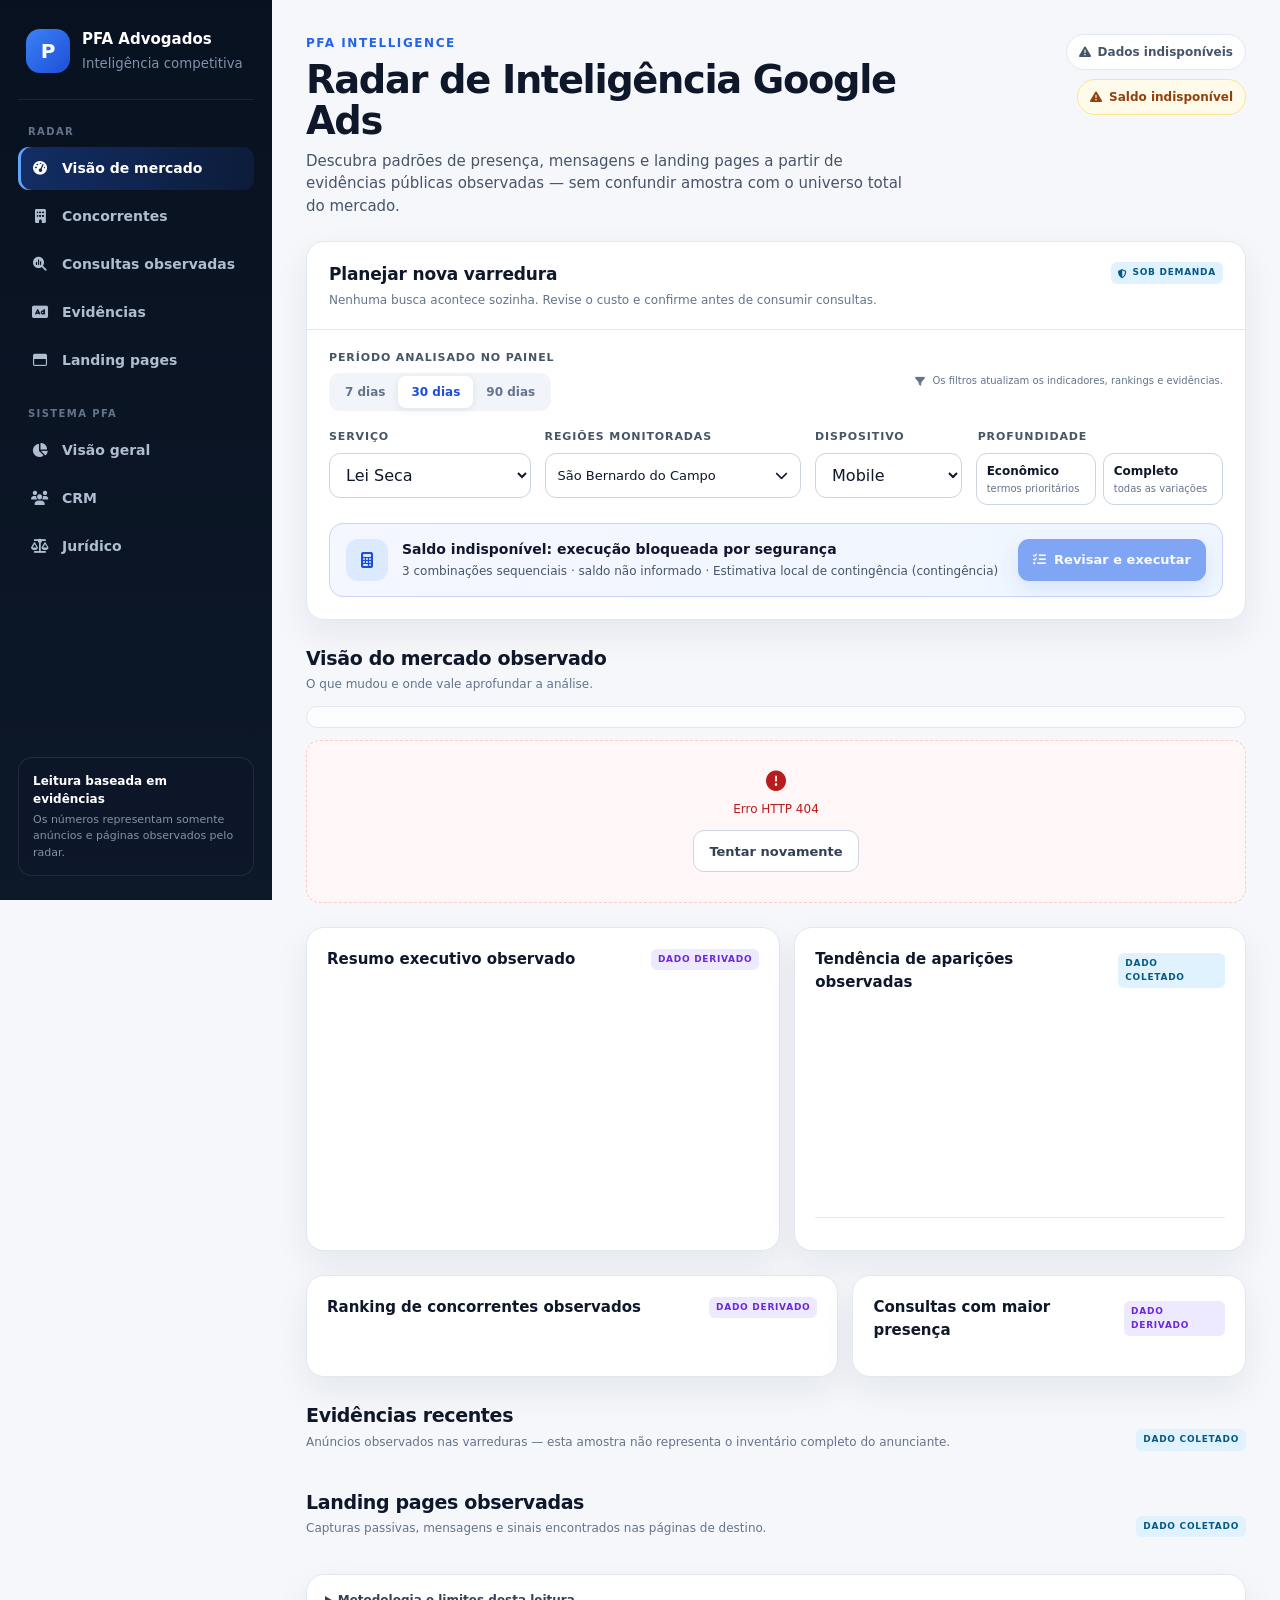
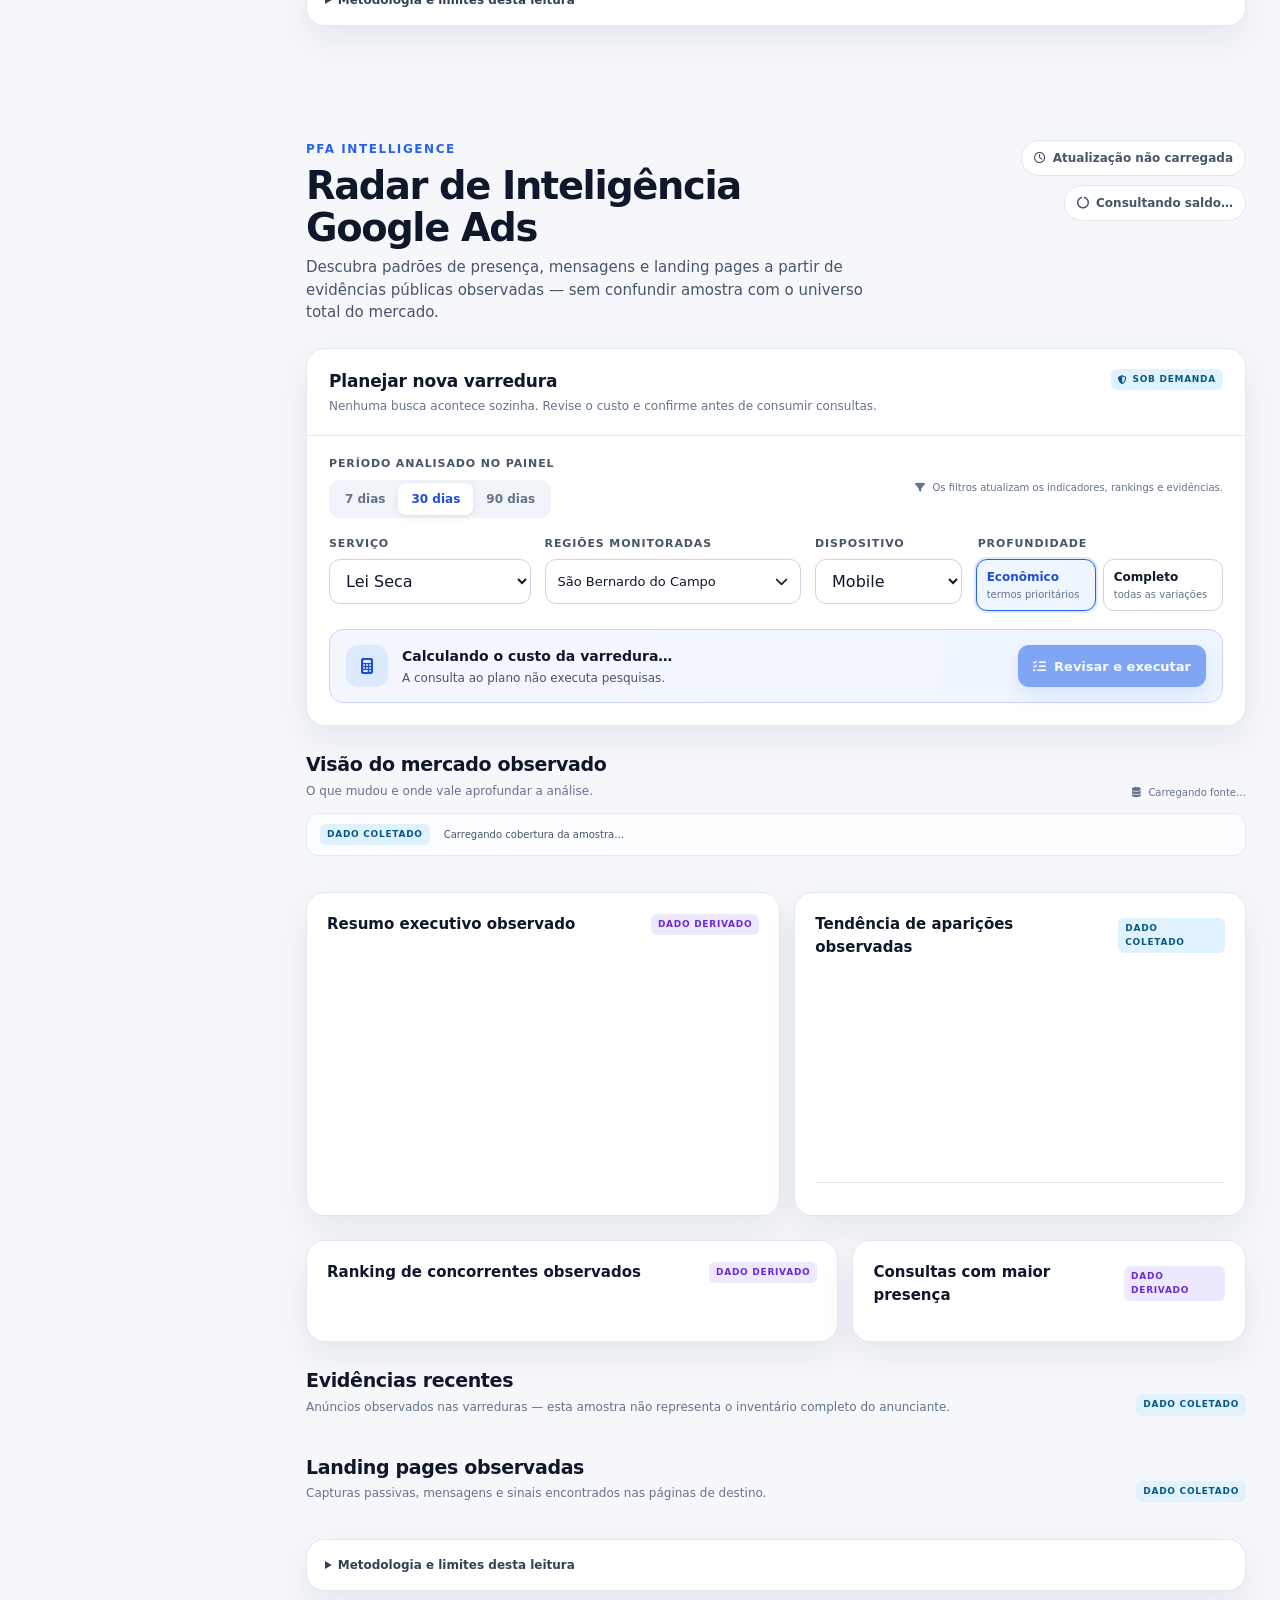
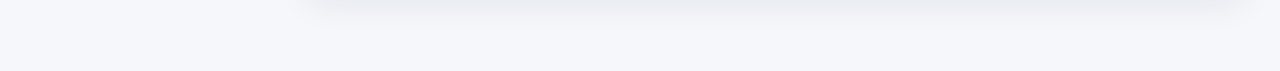
==== frontend/radar_mockup.html @ 7ba8aefa "Redirect local radar access to secure dashboard" ====
<!DOCTYPE html>
<html lang="pt-BR">
<head>
  <meta charset="UTF-8">
  <meta name="viewport" content="width=device-width, initial-scale=1.0">
  <meta name="color-scheme" content="light">
  <script>
    if (window.location.protocol === "file:") {
      window.location.replace("https://chatwoot-radar-api.phqoes.easypanel.host/radar");
    }
  </script>
  <title>Radar de Inteligência Google Ads | PFA</title>
  <link rel="preconnect" href="https://cdnjs.cloudflare.com">
  <link rel="stylesheet" href="https://cdnjs.cloudflare.com/ajax/libs/font-awesome/6.4.0/css/all.min.css">
  <style>
    :root {
      --navy-950: #08111f;
      --navy-900: #0d1829;
      --navy-800: #17253a;
      --blue-700: #1d4ed8;
      --blue-600: #2563eb;
      --blue-100: #dbeafe;
      --blue-50: #eff6ff;
      --slate-950: #0f172a;
      --slate-700: #334155;
      --slate-600: #475569;
      --slate-500: #64748b;
      --slate-400: #94a3b8;
      --slate-300: #cbd5e1;
      --slate-200: #e2e8f0;
      --slate-100: #f1f5f9;
      --slate-50: #f8fafc;
      --green-700: #15803d;
      --green-100: #dcfce7;
      --amber-800: #92400e;
      --amber-100: #fef3c7;
      --red-700: #b91c1c;
      --red-100: #fee2e2;
      --white: #fff;
      --radius: 18px;
      --shadow: 0 14px 34px rgba(15, 23, 42, .07);
    }

    * { box-sizing: border-box; }
    html { scroll-behavior: smooth; }
    body {
      margin: 0;
      background: #f5f7fb;
      color: var(--slate-950);
      font-family: Inter, ui-sans-serif, system-ui, -apple-system, BlinkMacSystemFont, "Segoe UI", sans-serif;
      line-height: 1.5;
    }
    button, input, select { font: inherit; }
    button, a { -webkit-tap-highlight-color: transparent; }
    a { color: inherit; }
    :focus-visible { outline: 3px solid rgba(37, 99, 235, .35); outline-offset: 2px; }
    [hidden] { display: none !important; }
    .skip-link { position: fixed; left: 12px; top: -60px; z-index: 100; background: #fff; padding: 10px 14px; border-radius: 8px; }
    .skip-link:focus { top: 12px; }

    .sidebar {
      position: fixed; inset: 0 auto 0 0; z-index: 50; width: 272px;
      display: flex; flex-direction: column; padding: 24px 18px;
      color: #cbd5e1; background: linear-gradient(180deg, var(--navy-950), var(--navy-900));
    }
    .brand { display: flex; align-items: center; gap: 12px; padding: 4px 8px 24px; border-bottom: 1px solid rgba(255,255,255,.08); }
    .brand-mark { display: grid; place-items: center; width: 44px; height: 44px; border-radius: 14px; color: #fff; font-size: 20px; font-weight: 800; background: linear-gradient(135deg, #3b82f6, #1d4ed8); }
    .brand strong { display: block; color: #fff; font-size: 15px; }
    .brand small { color: #7f91aa; }
    .nav-label { margin: 24px 10px 8px; color: #64748b; font-size: 10px; font-weight: 800; letter-spacing: .14em; text-transform: uppercase; }
    .nav-list { display: grid; gap: 5px; }
    .nav-link { display: flex; align-items: center; gap: 12px; padding: 11px 12px; border-radius: 11px; color: #aebdd0; text-decoration: none; font-size: 14px; font-weight: 600; }
    .nav-link:hover { background: rgba(255,255,255,.06); color: #fff; }
    .nav-link.active { color: #fff; background: linear-gradient(90deg, rgba(37,99,235,.34), rgba(37,99,235,.12)); box-shadow: inset 3px 0 #60a5fa; }
    .nav-link i { width: 20px; text-align: center; }
    .sidebar-note { margin-top: auto; padding: 14px; border: 1px solid rgba(148,163,184,.15); border-radius: 14px; background: rgba(15,23,42,.5); }
    .sidebar-note strong { display: block; color: #fff; font-size: 12px; }
    .sidebar-note span { display: block; margin-top: 4px; color: #8292a8; font-size: 11px; }

    .mobile-header { display: none; }
    .overlay { display: none; position: fixed; inset: 0; z-index: 45; background: rgba(2,6,23,.55); }
    .main { margin-left: 272px; min-height: 100vh; }
    .content { width: min(1500px, 100%); margin: 0 auto; padding: 34px 34px 80px; }

    .hero { display: flex; align-items: flex-start; justify-content: space-between; gap: 24px; margin-bottom: 24px; }
    .eyebrow { margin: 0 0 7px; color: var(--blue-600); font-size: 12px; font-weight: 800; letter-spacing: .13em; text-transform: uppercase; }
    h1, h2, h3, p { margin-top: 0; }
    h1 { margin-bottom: 8px; font-size: clamp(28px, 3vw, 40px); line-height: 1.08; letter-spacing: -.035em; }
    .hero-copy { max-width: 740px; margin: 0; color: var(--slate-600); font-size: 15px; }
    .hero-meta { display: flex; flex-wrap: wrap; justify-content: flex-end; gap: 9px; }
    .pill { display: inline-flex; align-items: center; gap: 7px; min-height: 36px; padding: 8px 12px; border: 1px solid var(--slate-200); border-radius: 999px; background: #fff; color: var(--slate-600); font-size: 12px; font-weight: 700; white-space: nowrap; }
    .pill.success { border-color: #bbf7d0; color: var(--green-700); background: #f0fdf4; }
    .pill.warning { border-color: #fde68a; color: var(--amber-800); background: #fffbeb; }
    .pill.error { border-color: #fecaca; color: var(--red-700); background: #fff1f2; }

    .card { border: 1px solid var(--slate-200); border-radius: var(--radius); background: #fff; box-shadow: var(--shadow); }
    .planner { margin-bottom: 24px; overflow: hidden; }
    .card-header { display: flex; align-items: flex-start; justify-content: space-between; gap: 18px; padding: 20px 22px; border-bottom: 1px solid var(--slate-200); }
    .card-header h2 { margin-bottom: 3px; font-size: 17px; letter-spacing: -.01em; }
    .card-header p { margin-bottom: 0; color: var(--slate-500); font-size: 12px; }
    .planner-body { padding: 20px 22px 22px; }
    .period-row { display: flex; align-items: center; justify-content: space-between; gap: 16px; margin-bottom: 18px; }
    .field-label { display: block; margin-bottom: 7px; color: var(--slate-600); font-size: 11px; font-weight: 800; letter-spacing: .08em; text-transform: uppercase; }
    .segmented { display: inline-flex; padding: 3px; border-radius: 11px; background: var(--slate-100); }
    .segment { border: 0; border-radius: 8px; padding: 7px 13px; color: var(--slate-500); background: transparent; cursor: pointer; font-size: 12px; font-weight: 800; }
    .segment.active { color: var(--blue-700); background: #fff; box-shadow: 0 2px 8px rgba(15,23,42,.08); }
    .filters { display: grid; grid-template-columns: 1.1fr 1.4fr .8fr 1.35fr; gap: 14px; align-items: start; }
    .control { width: 100%; min-height: 45px; border: 1px solid var(--slate-300); border-radius: 11px; padding: 0 12px; color: var(--slate-950); background: #fff; }
    .control:hover { border-color: #94a3b8; }
    .region-select { position: relative; }
    .region-select summary { display: flex; align-items: center; justify-content: space-between; gap: 10px; min-height: 45px; border: 1px solid var(--slate-300); border-radius: 11px; padding: 10px 12px; cursor: pointer; list-style: none; background: #fff; font-size: 13px; }
    .region-select summary span { min-width: 0; overflow: hidden; text-overflow: ellipsis; white-space: nowrap; }
    .region-select summary::-webkit-details-marker { display: none; }
    .region-select[open] summary { border-color: var(--blue-600); box-shadow: 0 0 0 3px var(--blue-100); }
    .region-menu { position: absolute; z-index: 20; top: calc(100% + 6px); left: 0; width: min(360px, 88vw); padding: 10px; border: 1px solid var(--slate-200); border-radius: 13px; background: #fff; box-shadow: 0 18px 40px rgba(15,23,42,.16); }
    .check-row { display: flex; align-items: center; gap: 9px; padding: 8px; border-radius: 8px; font-size: 13px; cursor: pointer; }
    .check-row:hover { background: var(--slate-50); }
    .check-row input { width: 17px; height: 17px; accent-color: var(--blue-600); }
    .region-add { display: grid; grid-template-columns: 1fr auto; gap: 7px; margin-top: 7px; padding-top: 10px; border-top: 1px solid var(--slate-200); }
    .region-add input { min-width: 0; min-height: 38px; border: 1px solid var(--slate-300); border-radius: 9px; padding: 0 10px; }
    .region-add button { min-height: 38px; border: 0; border-radius: 9px; padding: 0 11px; color: var(--blue-700); background: var(--blue-100); cursor: pointer; font-weight: 800; }
    .mode-options { display: grid; grid-template-columns: 1fr 1fr; gap: 7px; }
    .mode-option { position: relative; }
    .mode-option input { position: absolute; opacity: 0; pointer-events: none; }
    .mode-option span { display: block; min-height: 45px; padding: 8px 10px; border: 1px solid var(--slate-300); border-radius: 11px; cursor: pointer; }
    .mode-option b { display: block; font-size: 12px; }
    .mode-option small { display: block; margin-top: 1px; color: var(--slate-500); font-size: 10px; }
    .mode-option input:checked + span { border-color: var(--blue-600); color: var(--blue-700); background: var(--blue-50); box-shadow: 0 0 0 2px var(--blue-100); }
    .mode-option input:focus-visible + span { outline: 3px solid rgba(37, 99, 235, .35); outline-offset: 2px; }
    .plan-preview { display: grid; grid-template-columns: 1fr auto; gap: 16px; align-items: center; margin-top: 18px; padding: 15px 16px; border: 1px solid #c7d2fe; border-radius: 14px; background: linear-gradient(100deg, #f5f7ff, #eff6ff); }
    .plan-main { display: flex; align-items: center; gap: 14px; min-width: 0; }
    .plan-icon { display: grid; place-items: center; flex: 0 0 auto; width: 42px; height: 42px; border-radius: 12px; color: var(--blue-700); background: #dbeafe; }
    .plan-main strong { display: block; font-size: 14px; }
    .plan-main p { margin: 2px 0 0; color: var(--slate-600); font-size: 12px; }
    .button { display: inline-flex; align-items: center; justify-content: center; gap: 8px; min-height: 42px; border: 0; border-radius: 11px; padding: 10px 15px; cursor: pointer; font-size: 13px; font-weight: 800; text-decoration: none; transition: .18s ease; }
    .button:hover { transform: translateY(-1px); }
    .button:disabled { cursor: not-allowed; opacity: .55; transform: none; }
    .button.primary { color: #fff; background: var(--blue-600); box-shadow: 0 8px 18px rgba(37,99,235,.22); }
    .button.primary:hover { background: var(--blue-700); }
    .button.secondary { border: 1px solid var(--slate-300); color: var(--slate-700); background: #fff; }
    .button.ghost { min-height: 34px; padding: 7px 10px; color: var(--blue-700); background: var(--blue-50); font-size: 11px; }
    .button.danger { border: 1px solid #fecaca; color: var(--red-700); background: #fff1f2; }
    .progress-panel { margin-top: 14px; padding: 16px; border: 1px solid var(--slate-200); border-radius: 14px; background: var(--slate-50); }
    .progress-head { display: flex; justify-content: space-between; gap: 16px; margin-bottom: 10px; font-size: 12px; font-weight: 700; }
    .progress-track { height: 8px; overflow: hidden; border-radius: 999px; background: var(--slate-200); }
    .progress-bar { width: 0; height: 100%; border-radius: inherit; background: linear-gradient(90deg, #2563eb, #60a5fa); transition: width .25s ease; }
    .progress-detail { margin: 9px 0 0; color: var(--slate-500); font-size: 11px; }

    .status { display: flex; align-items: flex-start; gap: 10px; margin-bottom: 20px; padding: 13px 15px; border-radius: 13px; font-size: 13px; }
    .status.info { border: 1px solid #bfdbfe; color: #1e40af; background: #eff6ff; }
    .status.success { border: 1px solid #bbf7d0; color: #166534; background: #f0fdf4; }
    .status.error { border: 1px solid #fecaca; color: #991b1b; background: #fff1f2; }

    .section { margin-top: 24px; }
    .section-heading { display: flex; align-items: end; justify-content: space-between; gap: 18px; margin-bottom: 13px; }
    .section-heading h2 { margin-bottom: 3px; font-size: 19px; letter-spacing: -.018em; }
    .section-heading p { margin-bottom: 0; color: var(--slate-500); font-size: 12px; }
    .source-line { display: flex; flex-wrap: wrap; align-items: center; gap: 7px; color: var(--slate-500); font-size: 10px; }
    .tag { display: inline-flex; align-items: center; gap: 5px; padding: 4px 7px; border-radius: 6px; font-size: 9px; font-weight: 900; letter-spacing: .08em; text-transform: uppercase; }
    .tag.collected { color: #075985; background: #e0f2fe; }
    .tag.derived { color: #6d28d9; background: #ede9fe; }
    .tag.warning { color: #92400e; background: #fef3c7; }
    .confidence { font-weight: 800; }

    .kpi-grid { display: grid; grid-template-columns: repeat(5, minmax(0, 1fr)); gap: 12px; }
    .coverage-strip { display: flex; flex-wrap: wrap; align-items: center; gap: 8px 14px; margin-bottom: 12px; padding: 10px 13px; border: 1px solid var(--slate-200); border-radius: 12px; color: var(--slate-600); background: rgba(255,255,255,.72); font-size: 10px; }
    .coverage-strip b { color: var(--slate-950); }
    .kpi { min-height: 150px; padding: 17px; border: 1px solid var(--slate-200); border-radius: 15px; background: #fff; }
    .kpi-top { display: flex; align-items: flex-start; justify-content: space-between; gap: 8px; }
    .kpi-icon { display: grid; place-items: center; width: 34px; height: 34px; border-radius: 10px; color: var(--blue-700); background: var(--blue-50); }
    .kpi-value { margin: 14px 0 2px; font-size: 27px; font-weight: 850; line-height: 1; letter-spacing: -.04em; }
    .kpi-label { margin: 0; color: var(--slate-600); font-size: 12px; font-weight: 700; }
    .kpi .source-line { margin-top: 12px; }
    .skeleton { position: relative; overflow: hidden; color: transparent !important; border-radius: 7px; background: var(--slate-100); }
    .skeleton::after { content: ""; position: absolute; inset: 0; transform: translateX(-100%); background: linear-gradient(90deg, transparent, rgba(255,255,255,.8), transparent); animation: shimmer 1.4s infinite; }
    @keyframes shimmer { to { transform: translateX(100%); } }

    .overview-grid { display: grid; grid-template-columns: minmax(0, 1.05fr) minmax(0, 1fr); gap: 14px; }
    .panel { padding: 20px; }
    .panel-title { display: flex; align-items: center; justify-content: space-between; gap: 12px; margin-bottom: 15px; }
    .panel-title h3 { margin-bottom: 0; font-size: 15px; }
    .insight-list { display: grid; gap: 10px; }
    .insight { display: grid; grid-template-columns: 32px 1fr; gap: 11px; padding: 12px; border: 1px solid var(--slate-200); border-radius: 12px; background: var(--slate-50); }
    .insight-number { display: grid; place-items: center; width: 29px; height: 29px; border-radius: 9px; color: var(--blue-700); background: var(--blue-100); font-size: 11px; font-weight: 900; }
    .insight p { margin-bottom: 7px; color: var(--slate-700); font-size: 12px; }
    .trend-chart { display: flex; align-items: end; gap: 7px; min-height: 210px; padding: 26px 4px 0; border-bottom: 1px solid var(--slate-200); }
    .trend-column { display: flex; flex: 1; flex-direction: column; align-items: center; justify-content: flex-end; height: 180px; min-width: 12px; }
    .trend-value { margin-bottom: 4px; color: var(--slate-500); font-size: 9px; font-weight: 700; }
    .trend-bar { width: min(32px, 75%); min-height: 3px; border-radius: 7px 7px 2px 2px; background: linear-gradient(180deg, #3b82f6, #1d4ed8); }
    .trend-label { margin-top: 7px; color: var(--slate-400); font-size: 8px; white-space: nowrap; }

    .rank-grid { display: grid; grid-template-columns: 1.15fr .85fr; gap: 14px; }
    .ranking { list-style: none; margin: 0; padding: 0; }
    .rank-row { display: grid; grid-template-columns: 32px minmax(0, 1fr) auto; gap: 11px; align-items: center; padding: 13px 0; border-bottom: 1px solid var(--slate-100); }
    .rank-row:last-child { border-bottom: 0; }
    .rank-pos { display: grid; place-items: center; width: 28px; height: 28px; border-radius: 8px; color: var(--slate-600); background: var(--slate-100); font-size: 11px; font-weight: 900; }
    .rank-row:first-child .rank-pos { color: #92400e; background: #fef3c7; }
    .rank-name { overflow: hidden; }
    .rank-name strong { display: block; overflow: hidden; text-overflow: ellipsis; white-space: nowrap; font-size: 13px; }
    .rank-name span { display: block; margin-top: 2px; color: var(--slate-500); font-size: 10px; }
    .rank-metrics { display: flex; align-items: center; justify-content: flex-end; gap: 8px; }
    .metric-mini { min-width: 55px; text-align: right; }
    .metric-mini b { display: block; font-size: 12px; }
    .metric-mini small { display: block; color: var(--slate-400); font-size: 8px; text-transform: uppercase; }
    .rank-actions { display: flex; gap: 5px; }

    .evidence-grid { display: grid; grid-template-columns: repeat(3, minmax(0, 1fr)); gap: 13px; }
    .evidence-card { display: flex; flex-direction: column; min-height: 290px; overflow: hidden; }
    .ad-preview { padding: 16px; color: #fff; background: linear-gradient(145deg, #162238, #293b57); }
    .ad-preview small { display: block; color: #bfdbfe; font-size: 9px; font-weight: 900; letter-spacing: .09em; text-transform: uppercase; }
    .ad-preview p { display: -webkit-box; overflow: hidden; margin: 9px 0 0; color: #dbe4f1; font-size: 11px; -webkit-box-orient: vertical; -webkit-line-clamp: 3; }
    .evidence-body { display: flex; flex: 1; flex-direction: column; padding: 16px; }
    .evidence-body h3 { margin-bottom: 6px; font-size: 14px; line-height: 1.35; }
    .domain { overflow: hidden; margin-bottom: 12px; color: var(--slate-500); font-size: 10px; text-overflow: ellipsis; white-space: nowrap; }
    .chips { display: flex; flex-wrap: wrap; gap: 5px; margin-bottom: 12px; }
    .chip { padding: 4px 7px; border-radius: 999px; color: var(--slate-600); background: var(--slate-100); font-size: 9px; font-weight: 700; }
    .evidence-footer { display: flex; align-items: center; justify-content: space-between; gap: 8px; margin-top: auto; padding-top: 12px; border-top: 1px solid var(--slate-100); }
    .evidence-actions { display: flex; flex-wrap: wrap; gap: 6px; }

    .landing-grid { display: grid; grid-template-columns: repeat(2, minmax(0, 1fr)); gap: 13px; }
    .landing-card { display: grid; grid-template-columns: 150px 1fr; min-height: 190px; overflow: hidden; }
    .landing-shot { min-height: 190px; background: linear-gradient(145deg, #e2e8f0, #f8fafc); }
    .landing-shot img { width: 100%; height: 100%; object-fit: cover; }
    .landing-placeholder { display: grid; place-items: center; height: 100%; min-height: 190px; color: var(--slate-400); font-size: 28px; }
    .landing-body { display: flex; min-width: 0; flex-direction: column; padding: 16px; }
    .landing-body h3 { display: -webkit-box; overflow: hidden; margin-bottom: 7px; font-size: 14px; -webkit-box-orient: vertical; -webkit-line-clamp: 2; }
    .landing-body p { display: -webkit-box; overflow: hidden; margin-bottom: 11px; color: var(--slate-500); font-size: 11px; -webkit-box-orient: vertical; -webkit-line-clamp: 3; }
    .landing-body .evidence-footer { margin-top: auto; }
    .methodology { padding: 16px 18px; }
    .methodology summary { cursor: pointer; color: var(--slate-700); font-size: 12px; font-weight: 850; }
    .methodology-list { display: grid; gap: 8px; margin: 14px 0 0; padding-left: 18px; color: var(--slate-600); font-size: 11px; line-height: 1.55; }

    .empty, .error-state, .loading-state { grid-column: 1 / -1; padding: 30px; border: 1px dashed var(--slate-300); border-radius: 14px; color: var(--slate-500); background: #fff; text-align: center; font-size: 12px; }
    .error-state { border-color: #fecaca; color: var(--red-700); background: #fff7f7; }
    .empty i, .error-state i, .loading-state i { display: block; margin-bottom: 9px; font-size: 20px; }

    dialog { width: min(620px, calc(100vw - 28px)); max-height: calc(100vh - 40px); border: 0; border-radius: 20px; padding: 0; box-shadow: 0 30px 90px rgba(2,6,23,.35); }
    dialog::backdrop { background: rgba(2,6,23,.62); backdrop-filter: blur(2px); }
    .dialog-head { display: flex; justify-content: space-between; gap: 15px; padding: 20px 22px; border-bottom: 1px solid var(--slate-200); }
    .dialog-head h2 { margin-bottom: 3px; font-size: 18px; }
    .dialog-head p { margin-bottom: 0; color: var(--slate-500); font-size: 11px; }
    .icon-button { width: 36px; height: 36px; border: 0; border-radius: 10px; cursor: pointer; color: var(--slate-600); background: var(--slate-100); }
    .dialog-body { max-height: 55vh; overflow: auto; padding: 18px 22px; }
    .dialog-summary { display: grid; grid-template-columns: repeat(3, 1fr); gap: 9px; margin-bottom: 14px; }
    .summary-box { padding: 12px; border-radius: 12px; background: var(--slate-50); }
    .summary-box b { display: block; font-size: 17px; }
    .summary-box span { color: var(--slate-500); font-size: 9px; text-transform: uppercase; }
    .plan-list { margin: 0; padding: 0; list-style: none; }
    .plan-list li { display: grid; grid-template-columns: 24px 1fr; gap: 8px; padding: 8px 0; border-bottom: 1px solid var(--slate-100); font-size: 11px; }
    .plan-list li:last-child { border-bottom: 0; }
    .dialog-actions { display: flex; justify-content: flex-end; gap: 9px; padding: 16px 22px; border-top: 1px solid var(--slate-200); background: var(--slate-50); }

    @media (max-width: 1200px) {
      .kpi-grid { grid-template-columns: repeat(3, minmax(0, 1fr)); }
      .filters { grid-template-columns: repeat(2, minmax(0, 1fr)); }
      .evidence-grid { grid-template-columns: repeat(2, minmax(0, 1fr)); }
      .landing-grid { grid-template-columns: 1fr; }
    }
    @media (max-width: 920px) {
      .mobile-header { position: sticky; top: 0; z-index: 40; display: flex; align-items: center; justify-content: space-between; height: 62px; padding: 0 16px; border-bottom: 1px solid var(--slate-200); background: rgba(255,255,255,.94); backdrop-filter: blur(12px); }
      .mobile-brand { display: flex; align-items: center; gap: 9px; font-size: 13px; font-weight: 800; }
      .mobile-brand .brand-mark { width: 34px; height: 34px; border-radius: 10px; font-size: 15px; }
      .sidebar { transform: translateX(-102%); transition: transform .2s ease; }
      body.menu-open .sidebar { transform: translateX(0); }
      body.menu-open .overlay { display: block; }
      .main { margin-left: 0; }
      .content { padding: 24px 18px 60px; }
      .overview-grid, .rank-grid { grid-template-columns: 1fr; }
      .hero { flex-direction: column; }
      .hero-meta { justify-content: flex-start; }
    }
    @media (max-width: 650px) {
      .content { padding-inline: 13px; }
      .filters, .kpi-grid, .evidence-grid { grid-template-columns: 1fr; }
      .period-row, .section-heading, .card-header { align-items: flex-start; flex-direction: column; }
      .plan-preview { grid-template-columns: 1fr; }
      .plan-preview .button { width: 100%; }
      .landing-card { grid-template-columns: 110px 1fr; }
      .landing-shot, .landing-placeholder { min-height: 220px; }
      .rank-row { grid-template-columns: 28px minmax(0, 1fr); }
      .rank-metrics { grid-column: 2; justify-content: flex-start; flex-wrap: wrap; }
      .dialog-summary { grid-template-columns: 1fr 1fr; }
      .dialog-actions { flex-direction: column-reverse; }
      .dialog-actions .button { width: 100%; }
    }
    @media (prefers-reduced-motion: reduce) {
      html { scroll-behavior: auto; }
      *, *::before, *::after { scroll-behavior: auto !important; animation-duration: .01ms !important; animation-iteration-count: 1 !important; transition-duration: .01ms !important; }
    }
    @media (prefers-reduced-motion: reduce) {
      *, *::before, *::after { scroll-behavior: auto !important; animation-duration: .01ms !important; transition-duration: .01ms !important; }
    }
  </style>
</head>
<body>
  <a class="skip-link" href="#conteudo">Ir para o conteúdo</a>

  <header class="mobile-header">
    <div class="mobile-brand"><span class="brand-mark">P</span>PFA Radar</div>
    <button id="menu-open" class="icon-button" type="button" aria-label="Abrir menu" aria-controls="sidebar" aria-expanded="false"><i class="fa-solid fa-bars"></i></button>
  </header>
  <div id="menu-overlay" class="overlay" aria-hidden="true"></div>

  <aside id="sidebar" class="sidebar" aria-label="Navegação principal">
    <div class="brand">
      <div class="brand-mark">P</div>
      <div><strong>PFA Advogados</strong><small>Inteligência competitiva</small></div>
    </div>
    <div class="nav-label">Radar</div>
    <nav class="nav-list">
      <a class="nav-link active" href="#visao-geral"><i class="fa-solid fa-gauge-high"></i>Visão de mercado</a>
      <a class="nav-link" href="#concorrentes"><i class="fa-solid fa-building"></i>Concorrentes</a>
      <a class="nav-link" href="#consultas"><i class="fa-solid fa-magnifying-glass-chart"></i>Consultas observadas</a>
      <a class="nav-link" href="#evidencias"><i class="fa-solid fa-rectangle-ad"></i>Evidências</a>
      <a class="nav-link" href="#landing-pages"><i class="fa-regular fa-window-maximize"></i>Landing pages</a>
    </nav>
    <div class="nav-label">Sistema PFA</div>
    <nav class="nav-list">
      <a class="nav-link" href="#"><i class="fa-solid fa-chart-pie"></i>Visão geral</a>
      <a class="nav-link" href="#"><i class="fa-solid fa-users"></i>CRM</a>
      <a class="nav-link" href="#"><i class="fa-solid fa-scale-balanced"></i>Jurídico</a>
    </nav>
    <div class="sidebar-note">
      <strong>Leitura baseada em evidências</strong>
      <span>Os números representam somente anúncios e páginas observados pelo radar.</span>
    </div>
  </aside>

  <main id="conteudo" class="main">
    <div class="content">
      <section class="hero" aria-labelledby="page-title">
        <div>
          <p class="eyebrow">PFA Intelligence</p>
          <h1 id="page-title">Radar de Inteligência Google Ads</h1>
          <p class="hero-copy">Descubra padrões de presença, mensagens e landing pages a partir de evidências públicas observadas — sem confundir amostra com o universo total do mercado.</p>
        </div>
        <div class="hero-meta">
          <span id="freshness-badge" class="pill"><i class="fa-regular fa-clock"></i><span>Atualização não carregada</span></span>
          <span id="quota-badge" class="pill"><i class="fa-solid fa-circle-notch fa-spin"></i><span>Consultando saldo…</span></span>
        </div>
      </section>

      <section class="card planner" aria-labelledby="planner-title">
        <div class="card-header">
          <div>
            <h2 id="planner-title">Planejar nova varredura</h2>
            <p>Nenhuma busca acontece sozinha. Revise o custo e confirme antes de consumir consultas.</p>
          </div>
          <span class="tag collected"><i class="fa-solid fa-shield-halved"></i> sob demanda</span>
        </div>
        <div class="planner-body">
          <div class="period-row">
            <div>
              <span class="field-label">Período analisado no painel</span>
              <div class="segmented" role="group" aria-label="Período analisado">
                <button class="segment" type="button" data-period="7" aria-pressed="false">7 dias</button>
                <button class="segment active" type="button" data-period="30" aria-pressed="true">30 dias</button>
                <button class="segment" type="button" data-period="90" aria-pressed="false">90 dias</button>
              </div>
            </div>
            <div class="source-line"><i class="fa-solid fa-filter"></i><span>Os filtros atualizam os indicadores, rankings e evidências.</span></div>
          </div>

          <div class="filters">
            <label>
              <span class="field-label">Serviço</span>
              <select id="service-filter" class="control">
                <option value="Direito de Trânsito">Direito de Trânsito (amplo)</option>
                <option value="Lei Seca" selected>Lei Seca</option>
                <option value="Suspensão">Suspensão da CNH</option>
                <option value="Cassação">Cassação da CNH</option>
                <option value="PPD">Permissão para Dirigir (PPD)</option>
              </select>
            </label>

            <div>
              <span class="field-label">Regiões monitoradas</span>
              <details id="region-select" class="region-select">
                <summary><span id="region-label">São Bernardo do Campo</span><i class="fa-solid fa-chevron-down"></i></summary>
                <div class="region-menu">
                  <label class="check-row"><input type="checkbox" name="region" value="São Bernardo do Campo" checked>São Bernardo do Campo</label>
                  <label class="check-row"><input type="checkbox" name="region" value="Santo André">Santo André</label>
                  <label class="check-row"><input type="checkbox" name="region" value="São Caetano do Sul">São Caetano do Sul</label>
                  <label class="check-row"><input type="checkbox" name="region" value="Diadema">Diadema</label>
                  <label class="check-row"><input type="checkbox" name="region" value="Mauá">Mauá</label>
                  <label class="check-row"><input type="checkbox" name="region" value="São Paulo">São Paulo</label>
                  <label class="check-row"><input type="checkbox" name="region" value="Campinas">Campinas</label>
                  <label class="check-row"><input type="checkbox" name="region" value="Santos">Santos</label>
                  <label class="check-row"><input type="checkbox" name="region" value="Guarulhos">Guarulhos</label>
                  <label class="check-row"><input type="checkbox" name="region" value="Osasco">Osasco</label>
                  <div class="region-add">
                    <input id="custom-region" type="text" maxlength="100" placeholder="Outra cidade ou região" aria-label="Adicionar outra localização">
                    <button id="add-region" type="button">Adicionar</button>
                  </div>
                </div>
              </details>
            </div>

            <label>
              <span class="field-label">Dispositivo</span>
              <select id="device-filter" class="control">
                <option value="mobile">Mobile</option>
                <option value="desktop">Desktop</option>
                <option value="both">Mobile + Desktop</option>
              </select>
            </label>

            <fieldset style="border:0;padding:0;margin:0">
              <legend class="field-label">Profundidade</legend>
              <div class="mode-options">
                <label class="mode-option"><input type="radio" name="scan-mode" value="economico" checked><span><b>Econômico</b><small>termos prioritários</small></span></label>
                <label class="mode-option"><input type="radio" name="scan-mode" value="completo"><span><b>Completo</b><small>todas as variações</small></span></label>
              </div>
            </fieldset>
          </div>

          <div id="plan-preview" class="plan-preview" aria-live="polite">
            <div class="plan-main">
              <span class="plan-icon"><i class="fa-solid fa-calculator"></i></span>
              <div><strong id="plan-title">Calculando o custo da varredura…</strong><p id="plan-description">A consulta ao plano não executa pesquisas.</p></div>
            </div>
            <button id="review-scan" class="button primary" type="button" disabled><i class="fa-solid fa-list-check"></i>Revisar e executar</button>
          </div>

          <div id="progress-panel" class="progress-panel" hidden aria-live="polite">
            <div class="progress-head"><span id="progress-title">Executando plano</span><span id="progress-count">0 / 0</span></div>
            <div class="progress-track" role="progressbar" aria-label="Progresso da varredura" aria-valuemin="0" aria-valuemax="100" aria-valuenow="0"><div id="progress-bar" class="progress-bar"></div></div>
            <p id="progress-detail" class="progress-detail">Preparando a primeira consulta…</p>
            <button id="cancel-scan" class="button danger" type="button" style="margin-top:10px">Parar após esta busca</button>
          </div>
        </div>
      </section>

      <div id="global-status" class="status info" role="status" aria-live="polite" hidden></div>

      <div id="dashboard-content" aria-busy="true">
        <section id="visao-geral" class="section" aria-labelledby="overview-title">
          <div class="section-heading">
            <div><h2 id="overview-title">Visão do mercado observado</h2><p>O que mudou e onde vale aprofundar a análise.</p></div>
            <div id="dashboard-source" class="source-line"><i class="fa-solid fa-database"></i><span>Carregando fonte…</span></div>
          </div>
          <div id="coverage-strip" class="coverage-strip" aria-live="polite"><span class="tag collected">Dado coletado</span><span>Carregando cobertura da amostra…</span></div>
          <div id="kpi-grid" class="kpi-grid" aria-live="polite"></div>
        </section>

        <section class="section overview-grid">
          <article class="card panel">
            <div class="panel-title"><h3>Resumo executivo observado</h3><span class="tag derived">Dado derivado</span></div>
            <div id="insights-list" class="insight-list"></div>
          </article>
          <article class="card panel">
            <div class="panel-title"><h3>Tendência de aparições observadas</h3><span class="tag collected">Dado coletado</span></div>
            <div id="trend-chart" class="trend-chart" aria-label="Gráfico de aparições observadas por período"></div>
            <div id="trend-source" class="source-line" style="margin-top:12px"></div>
          </article>
        </section>

        <section id="concorrentes" class="section rank-grid">
          <article class="card panel">
            <div class="panel-title"><h3>Ranking de concorrentes observados</h3><span class="tag derived">Dado derivado</span></div>
            <ol id="competitor-ranking" class="ranking"></ol>
          </article>
          <article id="consultas" class="card panel">
            <div class="panel-title"><h3>Consultas com maior presença</h3><span class="tag derived">Dado derivado</span></div>
            <ol id="query-ranking" class="ranking"></ol>
          </article>
        </section>

        <section id="evidencias" class="section">
          <div class="section-heading">
            <div><h2>Evidências recentes</h2><p>Anúncios observados nas varreduras — esta amostra não representa o inventário completo do anunciante.</p></div>
            <span class="tag collected">Dado coletado</span>
          </div>
          <div id="evidence-grid" class="evidence-grid"></div>
        </section>

        <section id="landing-pages" class="section">
          <div class="section-heading">
            <div><h2>Landing pages observadas</h2><p>Capturas passivas, mensagens e sinais encontrados nas páginas de destino.</p></div>
            <span class="tag collected">Dado coletado</span>
          </div>
          <div id="landing-grid" class="landing-grid"></div>
        </section>

        <details class="card methodology section">
          <summary>Metodologia e limites desta leitura</summary>
          <ul id="methodology-list" class="methodology-list"></ul>
        </details>
      </div>
    </div>
  </main>

  <dialog id="confirm-dialog" aria-labelledby="dialog-title">
    <div class="dialog-head">
      <div><h2 id="dialog-title">Confirmar varredura</h2><p>Confira o consumo estimado antes de iniciar. As pesquisas serão executadas uma por vez.</p></div>
      <button id="dialog-close" class="icon-button" type="button" aria-label="Fechar"><i class="fa-solid fa-xmark"></i></button>
    </div>
    <div class="dialog-body">
      <div id="dialog-summary" class="dialog-summary"></div>
      <div id="dialog-warning" class="status info" hidden></div>
      <ol id="dialog-plan" class="plan-list"></ol>
    </div>
    <div class="dialog-actions">
      <button id="dialog-cancel" class="button secondary" type="button">Voltar</button>
      <button id="confirm-scan" class="button primary" type="button"><i class="fa-solid fa-play"></i>Confirmar e executar</button>
    </div>
  </dialog>

  <script>
    "use strict";

    const API_BASE_URL = window.location.protocol === "file:"
      ? "https://chatwoot-radar-api.phqoes.easypanel.host"
      : window.location.origin;

    const SERVICE_VARIANTS = {
      "Direito de Trânsito": ["advogado de trânsito", "recurso de multa", "recorrer multa de trânsito", "defesa CNH", "advogado especialista em trânsito", "recurso CNH", "multa de trânsito advogado", "defesa direito de dirigir"],
      "Lei Seca": ["recusa bafômetro", "recurso multa bafômetro", "recorrer multa de bafômetro", "defesa lei seca", "advogado bafômetro", "advogado lei seca", "multa por embriaguez ao volante", "suspensão CNH lei seca"],
      "Suspensão": ["recurso suspensão CNH", "advogado suspensão CNH", "CNH suspensa", "defesa suspensão carteira", "processo suspensão CNH", "recorrer suspensão direito de dirigir", "multa com suspensão CNH", "como recuperar CNH suspensa"],
      "Cassação": ["recurso cassação CNH", "advogado cassação CNH", "CNH cassada", "defesa cassação carteira", "processo cassação CNH", "recorrer cassação direito de dirigir", "dirigir com CNH suspensa cassação", "como recuperar CNH cassada"],
      "PPD": ["recurso perda PPD", "advogado PPD", "permissão para dirigir multa", "defesa PPD", "multa grave na PPD", "perdi a permissão para dirigir", "recorrer multa carteira provisória", "cassação carteira provisória"],
    };

    const state = {
      filters: { period: 30, service: "Lei Seca", regions: ["São Bernardo do Campo"], device: "mobile", mode: "economico" },
      quota: null,
      plan: null,
      dashboard: null,
      planSequence: 0,
      dashboardSequence: 0,
      scanning: false,
      cancelRequested: false,
      dashboardTimer: null,
      planTimer: null,
    };

    const $ = (selector, root = document) => root.querySelector(selector);
    const $$ = (selector, root = document) => Array.from(root.querySelectorAll(selector));

    function escapeHtml(value) {
      return String(value ?? "").replace(/[&<>"']/g, (character) => ({
        "&": "&amp;", "<": "&lt;", ">": "&gt;", '"': "&quot;", "'": "&#039;",
      })[character]);
    }

    function safeUrl(value, allowRelative = false) {
      if (!value) return null;
      try {
        const url = new URL(String(value), allowRelative ? API_BASE_URL : undefined);
        return ["http:", "https:"].includes(url.protocol) ? url.href : null;
      } catch (_) { return null; }
    }

    function safeLandingUrl(value) {
      const result = safeUrl(value, false);
      if (!result) return null;
      const url = new URL(result);
      const host = url.hostname.toLowerCase();
      const googleTracker = (host.includes("google.") && url.pathname.includes("/aclk")) || host.includes("googleadservices.");
      return googleTracker ? null : result;
    }

    function formatNumber(value) {
      if (value === null || value === undefined || value === "") return "—";
      const number = Number(value);
      return Number.isFinite(number) ? new Intl.NumberFormat("pt-BR").format(number) : "—";
    }

    function formatDate(value, includeTime = false) {
      if (!value) return "data não informada";
      const date = new Date(value);
      if (Number.isNaN(date.getTime())) return "data não informada";
      return new Intl.DateTimeFormat("pt-BR", includeTime
        ? { dateStyle: "short", timeStyle: "short" }
        : { dateStyle: "short" }).format(date);
    }

    function firstNumber(...values) {
      for (const value of values) {
        if (value === null || value === undefined || value === "") continue;
        const number = Number(value);
        if (Number.isFinite(number)) return number;
      }
      return 0;
    }

    function firstNullableNumber(...values) {
      for (const value of values) {
        if (value === null || value === undefined || value === "") continue;
        const number = Number(value);
        if (Number.isFinite(number)) return number;
      }
      return null;
    }

    function firstArray(...values) {
      return values.find(Array.isArray) || [];
    }

    function firstObject(...values) {
      return values.find((value) => value && typeof value === "object" && !Array.isArray(value)) || {};
    }

    async function fetchJson(path, options = {}, timeoutMs = 30000) {
      const controller = new AbortController();
      const timer = timeoutMs ? setTimeout(() => controller.abort(), timeoutMs) : null;
      try {
        const response = await fetch(API_BASE_URL + path, { ...options, signal: controller.signal });
        const payload = await response.json().catch(() => null);
        if (!response.ok) {
          const detail = payload?.detail || payload?.message || `Erro HTTP ${response.status}`;
          const error = new Error(detail);
          error.status = response.status;
          throw error;
        }
        return payload || {};
      } catch (error) {
        if (error.name === "AbortError") throw new Error("A API demorou além do esperado para responder.");
        throw error;
      } finally {
        if (timer) clearTimeout(timer);
      }
    }

    function showStatus(message, type = "info") {
      const box = $("#global-status");
      box.className = `status ${type}`;
      box.innerHTML = `<i class="fa-solid ${type === "error" ? "fa-circle-exclamation" : type === "success" ? "fa-circle-check" : "fa-circle-info"}"></i><span>${escapeHtml(message)}</span>`;
      box.hidden = false;
    }

    function selectedRegions() {
      return $$("input[name='region']:checked").map((input) => input.value);
    }

    function syncFilters() {
      state.filters.service = $("#service-filter").value;
      state.filters.regions = selectedRegions();
      state.filters.device = $("#device-filter").value;
      state.filters.mode = $("input[name='scan-mode']:checked").value;
      const count = state.filters.regions.length;
      $("#region-label").textContent = count === 0
        ? "Selecione ao menos uma região"
        : count === 1 ? state.filters.regions[0] : `${count} regiões selecionadas`;
    }

    function planQueryString(filters = state.filters) {
      const devices = filters.device === "both" ? "mobile,desktop" : filters.device;
      const params = new URLSearchParams({
        service: filters.service,
        locations: filters.regions.join(","),
        devices,
        mode: filters.mode,
      });
      return params.toString();
    }

    function dashboardQueryString(filters = state.filters) {
      const params = new URLSearchParams({
        days: String(filters.period),
        service: filters.service,
      });
      if (filters.regions.length) params.set("location", filters.regions.join(","));
      if (filters.device !== "both") params.set("device", filters.device);
      return params.toString();
    }

    function localPlan() {
      const allVariants = SERVICE_VARIANTS[state.filters.service] || [state.filters.service];
      const variants = state.filters.mode === "economico" ? allVariants.slice(0, 3) : allVariants;
      const devices = state.filters.device === "both" ? ["mobile", "desktop"] : [state.filters.device];
      const baseCombinations = state.filters.regions.length * devices.length;
      const maxTerms = baseCombinations ? Math.floor(24 / baseCombinations) : 0;
      const selectedVariants = variants.slice(0, maxTerms);
      const omittedKeywords = variants.slice(maxTerms);
      const searches = [];
      selectedVariants.forEach((keyword) => state.filters.regions.forEach((location) => devices.forEach((device) => searches.push({ keyword, location, device }))));
      const remaining = state.quota?.remaining ?? null;
      return {
        searches,
        estimatedSearches: searches.length,
        remaining: state.quota?.remaining ?? null,
        sufficient: remaining !== null && searches.length > 0 && searches.length <= remaining,
        omittedKeywords,
        limited: omittedKeywords.length > 0,
        source: omittedKeywords.length
          ? "Estimativa local equilibrada e limitada a 24 consultas"
          : "Estimativa local de contingência",
        fallback: true,
      };
    }

    function normalizePlan(raw) {
      const container = firstObject(raw.plan, raw.search_plan, raw);
      const rawSearches = firstArray(container.matrix, container.searches, container.items, container.queries, raw.matrix, raw.searches, raw.items);
      const searches = rawSearches.map((item) => ({
        keyword: item.keyword || item.query || item.term || item.q,
        location: item.location || item.region || item.city,
        device: String(item.device || state.filters.device).toLowerCase(),
      })).filter((item) => item.keyword && item.location && ["mobile", "desktop"].includes(item.device));
      const fallback = localPlan();
      const finalSearches = searches.length ? searches : fallback.searches;
      const estimatedSearches = firstNumber(container.estimated_credits, container.estimated_searches, container.search_count, container.total_searches, container.cost, raw.estimated_credits, raw.estimated_searches, finalSearches.length);
      const remainingRaw = container.quota_remaining ?? container.remaining ?? raw.quota_remaining ?? state.quota?.remaining;
      const remaining = remainingRaw == null ? null : firstNumber(remainingRaw);
      const omittedKeywords = firstArray(container.omitted_keywords, raw.omitted_keywords).map(String);
      return {
        searches: finalSearches,
        estimatedSearches: estimatedSearches || finalSearches.length,
        remaining,
        sufficient: remaining !== null
          && (container.sufficient_quota ?? container.can_execute ?? ((estimatedSearches || finalSearches.length) <= remaining)),
        omittedKeywords,
        limited: Boolean(container.limited ?? raw.limited ?? omittedKeywords.length),
        source: container.methodology || raw.methodology || container.source || raw.source || "API Radar / search-plan",
        fallback: searches.length === 0,
      };
    }

    function renderPlan() {
      const plan = state.plan;
      const button = $("#review-scan");
      if (!plan) {
        $("#plan-title").textContent = "Não foi possível estimar o plano";
        $("#plan-description").textContent = "Revise os filtros e tente novamente.";
        button.disabled = true;
        return;
      }
      if (!state.filters.regions.length) {
        $("#plan-title").textContent = "Selecione pelo menos uma região";
        $("#plan-description").textContent = "Nenhuma consulta será executada sem região definida.";
        button.disabled = true;
        return;
      }
      if (!plan.searches.length) {
        $("#plan-title").textContent = "Seleção acima do teto de 24 consultas";
        $("#plan-description").textContent = "Reduza a quantidade de regiões ou escolha apenas um dispositivo.";
        button.disabled = true;
        return;
      }
      const quotaText = plan.remaining == null ? "saldo não informado" : `${formatNumber(plan.remaining)} disponíveis`;
      $("#plan-title").textContent = `Custo estimado: ${formatNumber(plan.estimatedSearches)} consultas SerpApi`;
      const limitText = plan.limited
        ? ` · limite de 24: ${plan.omittedKeywords.length} termo(s) omitido(s)`
        : "";
      $("#plan-description").textContent = `${plan.searches.length} combinações sequenciais · ${quotaText}${limitText} · ${plan.source}${plan.fallback ? " (contingência)" : ""}`;
      button.disabled = state.scanning || !plan.sufficient;
      if (!plan.sufficient) {
        $("#plan-title").textContent = plan.remaining == null
          ? "Saldo indisponível: execução bloqueada por segurança"
          : "Saldo insuficiente para este plano";
      }
    }

    async function loadQuota() {
      const badge = $("#quota-badge");
      try {
        const raw = await fetchJson("/api/radar/quota", {}, 15000);
        const source = firstObject(raw.quota, raw.account, raw);
        const remaining = firstNullableNumber(source.remaining, source.searches_left, source.total_searches_left, raw.remaining);
        const limit = firstNullableNumber(source.limit, source.monthly_limit, source.searches_per_month, raw.limit);
        const used = firstNullableNumber(source.used, source.this_month_usage, raw.used, limit != null && remaining != null ? limit - remaining : null);
        if (raw.status === "unavailable" || remaining === null) throw new Error(raw.error || "Saldo indisponível");
        state.quota = { remaining, limit, used, resetAt: source.reset_at || source.resets_at || raw.reset_at };
        badge.className = `pill ${remaining > 0 ? "success" : "warning"}`;
        badge.innerHTML = `<i class="fa-solid fa-coins"></i><span>Saldo SerpApi: ${formatNumber(remaining)}${limit ? ` / ${formatNumber(limit)}` : ""}</span>`;
      } catch (_) {
        state.quota = null;
        badge.className = "pill warning";
        badge.innerHTML = '<i class="fa-solid fa-triangle-exclamation"></i><span>Saldo indisponível</span>';
      }
    }

    async function loadPlan() {
      const sequence = ++state.planSequence;
      $("#plan-title").textContent = "Calculando o custo da varredura…";
      $("#plan-description").textContent = "A consulta ao plano não executa pesquisas.";
      $("#review-scan").disabled = true;
      if (!state.filters.regions.length) {
        state.plan = localPlan();
        renderPlan();
        return;
      }
      try {
        const raw = await fetchJson(`/api/radar/search-plan?${planQueryString()}`, {}, 15000);
        if (sequence !== state.planSequence) return;
        state.plan = normalizePlan(raw);
      } catch (_) {
        if (sequence !== state.planSequence) return;
        state.plan = localPlan();
      }
      renderPlan();
    }

    function normalizeObservation(item) {
      const snapshot = firstObject(item.latest_snapshot, item.snapshot);
      return {
        id: item.id,
        searchRunId: item.search_run_id,
        advertiser: item.advertiser || item.advertiser_name || item.domain || "Anunciante não identificado",
        domain: item.domain || item.advertiser_domain || "",
        title: item.title || item.headline || "Anúncio sem título",
        description: item.description || item.copy || "Descrição não disponível.",
        keyword: item.keyword || item.query || item.service || "",
        location: item.location || item.region || "",
        device: item.device || "",
        targetUrl: item.landing_page_url || item.target_url || item.link || "",
        observedAt: item.observed_at || item.collected_at || item.created_at,
        screenshotUrl: snapshot.screenshot_url || item.screenshot_url || item.screenshot_path || "",
        snapshotStatus: snapshot.status || item.capture_status || "",
        h1: snapshot.h1 || item.h1 || item.landing_h1 || "",
        h2: firstArray(snapshot.h2, item.h2, item.h2_list, item.subtitles),
        primaryCta: snapshot.primary_cta || item.primary_cta || "",
        whatsappLinks: firstArray(snapshot.whatsapp_links, item.whatsapp_links, item.whatsapp),
        formFields: firstArray(snapshot.form_fields, item.form_fields),
        faqEntries: firstArray(snapshot.faq_entries, item.faq_entries),
        socialProof: firstArray(snapshot.social_proof, item.social_proof),
        urgencySignals: firstArray(snapshot.urgency_signals, item.urgency_signals),
        authoritySignals: firstArray(snapshot.authority_signals, item.authority_signals),
        capturedAt: snapshot.captured_at || item.captured_at,
      };
    }

    function filterObservations(items) {
      const cutoff = Date.now() - state.filters.period * 86400000;
      const variants = new Set((SERVICE_VARIANTS[state.filters.service] || [state.filters.service]).map((value) => value.toLocaleLowerCase("pt-BR")));
      const devices = state.filters.device === "both" ? ["mobile", "desktop"] : [state.filters.device];
      return items.filter((item) => {
        const date = item.observedAt ? new Date(item.observedAt).getTime() : Date.now();
        const keyword = String(item.keyword || "").toLocaleLowerCase("pt-BR");
        const serviceMatch = !keyword || variants.has(keyword) || keyword.includes(state.filters.service.toLocaleLowerCase("pt-BR"));
        const regionMatch = !item.location || state.filters.regions.includes(item.location);
        const deviceMatch = !item.device || devices.includes(String(item.device).toLowerCase());
        return date >= cutoff && serviceMatch && regionMatch && deviceMatch;
      });
    }

    function deriveDashboard(observations) {
      const filtered = filterObservations(observations.map(normalizeObservation));
      const competitors = new Map();
      const queries = new Map();
      const days = new Map();
      const uniqueAds = new Set();
      const landings = new Map();

      filtered.forEach((item) => {
        const domain = item.domain || item.advertiser;
        const adKey = `${domain}|${item.title}|${item.description}`.toLocaleLowerCase("pt-BR");
        uniqueAds.add(adKey);
        const competitor = competitors.get(domain) || { name: item.advertiser, domain, uniqueAds: new Set(), appearances: 0, queries: new Set(), regions: new Set(), lastSeen: null };
        competitor.uniqueAds.add(adKey);
        competitor.appearances += 1;
        if (item.keyword) competitor.queries.add(item.keyword);
        if (item.location) competitor.regions.add(item.location);
        if (!competitor.lastSeen || new Date(item.observedAt) > new Date(competitor.lastSeen)) competitor.lastSeen = item.observedAt;
        competitors.set(domain, competitor);
        if (item.keyword) {
          const query = queries.get(item.keyword) || { query: item.keyword, appearances: 0, competitors: new Set() };
          query.appearances += 1;
          query.competitors.add(domain);
          queries.set(item.keyword, query);
        }
        const dateKey = item.observedAt ? new Date(item.observedAt).toISOString().slice(0, 10) : "sem data";
        days.set(dateKey, (days.get(dateKey) || 0) + 1);
        if (item.targetUrl) landings.set(item.targetUrl, item);
      });

      const competitorList = [...competitors.values()].map((item) => ({ ...item, uniqueAds: item.uniqueAds.size, queries: item.queries.size, regions: item.regions.size })).sort((a, b) => b.uniqueAds - a.uniqueAds || b.appearances - a.appearances);
      const queryList = [...queries.values()].map((item) => ({ ...item, competitors: item.competitors.size })).sort((a, b) => b.appearances - a.appearances);
      const trend = [...days.entries()].sort(([a], [b]) => a.localeCompare(b)).map(([date, value]) => ({ date, value }));
      const insights = [];
      if (competitorList[0]) insights.push({ text: `${competitorList[0].name} lidera a amostra com ${competitorList[0].uniqueAds} anúncios únicos observados.`, confidence: "Alta", kind: "derived" });
      if (queryList[0]) insights.push({ text: `“${queryList[0].query}” concentrou ${queryList[0].appearances} aparições observadas no período.`, confidence: "Alta", kind: "derived" });
      if (landings.size) insights.push({ text: `${landings.size} landing pages distintas foram associadas às evidências filtradas.`, confidence: "Média", kind: "derived" });

      return {
        kpis: {
          competitorsObserved: competitorList.length,
          uniqueAdsObserved: uniqueAds.size,
          appearances: filtered.length,
          queriesObserved: queryList.length,
          landingPages: landings.size,
        },
        insights,
        competitors: competitorList,
        queries: queryList,
        trend,
        observations: filtered.sort((a, b) => new Date(b.observedAt || 0) - new Date(a.observedAt || 0)),
        landingPages: [...landings.values()],
        meta: {
          source: "Banco Radar · /api/radar/observations",
          generatedAt: new Date().toISOString(),
          dataUntil: filtered[0]?.observedAt || null,
          confidence: "Média",
          fallback: true,
          methodology: {},
        },
      };
    }

    function normalizeDashboard(raw) {
      const metrics = firstObject(raw.coverage, raw.kpis, raw.metrics, raw.summary?.kpis, raw.summary, raw);
      const competitorsRaw = firstArray(raw.advertiser_ranking, raw.competitors, raw.advertisers, raw.competitor_ranking, raw.rankings?.competitors);
      const queriesRaw = firstArray(raw.query_ranking, raw.queries, raw.keywords, raw.rankings?.queries);
      const observations = firstArray(raw.recent_observations, raw.observations, raw.evidence, raw.ads).map(normalizeObservation);
      const landingsRaw = firstArray(raw.landing_pages, raw.landings, raw.recent_landings);
      const landingPages = landingsRaw.length
        ? landingsRaw.map((item) => ({ ...normalizeObservation(item), ...item }))
        : [...new Map(observations.filter((item) => item.targetUrl).map((item) => [item.targetUrl, item])).values()];
      return {
        kpis: {
          competitorsObserved: firstNumber(metrics.advertisers_observed, metrics.competitors_observed, metrics.competitors, metrics.advertisers_count),
          uniqueAdsObserved: firstNumber(metrics.unique_ads_observed, metrics.unique_ads, metrics.ads_unique),
          appearances: firstNumber(metrics.appearances, metrics.observations, metrics.total_observations),
          queriesObserved: firstNumber(metrics.completed_queries_searched, metrics.queries_searched, metrics.queries_observed, metrics.queries, metrics.search_terms),
          landingPages: firstNumber(metrics.landing_pages_observed, metrics.landing_pages, metrics.landings),
        },
        insights: firstArray(raw.executive_summary, raw.insights, raw.readout, raw.summary?.insights).map((item) => typeof item === "string"
          ? { text: item, confidence: "Média", kind: "derived" }
          : { text: item.text || item.message || item.insight, confidence: item.confidence || item.confidence_level || (item.kind === "observed" ? "Alta" : "Média"), kind: item.kind || "derived" }).filter((item) => item.text),
        competitors: competitorsRaw.map((item) => ({
          name: item.name || item.advertiser || item.display_name || item.domain,
          domain: item.domain || item.advertiser_domain || "",
          uniqueAds: firstNumber(item.unique_ads_observed, item.unique_ads, item.ads_count),
          appearances: firstNumber(item.appearances, item.observations, item.total_observations),
          queries: firstNumber(item.search_runs_with_presence, item.queries_observed, item.queries, item.search_terms),
          regions: firstNumber(item.regions_observed, item.regions, item.cities),
          presenceRate: firstNumber(item.observed_presence_rate),
          landingPages: firstNumber(item.landing_pages_observed),
          firstSeen: item.first_observed_at || item.first_seen,
          lastSeen: item.last_seen || item.last_observed_at || item.observed_at,
          transparencyUrl: item.transparency_url,
        })),
        queries: queriesRaw.map((item) => ({
          query: item.query || item.keyword || item.term,
          appearances: firstNumber(item.appearances, item.observations, item.count),
          competitors: firstNumber(item.advertisers_observed, item.competitors, item.advertisers, item.domains),
          uniqueAds: firstNumber(item.unique_ads_observed, item.unique_ads),
          searches: firstNumber(item.completed_runs, item.search_runs),
          failures: firstNumber(item.failed_runs),
        })),
        trend: firstArray(raw.trend, raw.timeline, raw.series, raw.appearances_over_time).map((item) => ({ date: item.date || item.day || item.period || item.label, value: firstNumber(item.value, item.appearances, item.observations, item.count) })),
        observations,
        landingPages,
        meta: {
          source: raw.meta?.source || raw.source || "Banco PostgreSQL · Radar PFA",
          generatedAt: raw.meta?.generated_at || raw.generated_at || raw.updated_at || new Date().toISOString(),
          dataUntil: metrics.last_observation_at || metrics.last_search_at || raw.meta?.data_until || null,
          confidence: raw.meta?.confidence || raw.confidence || "Alta",
          fallback: false,
          methodology: firstObject(raw.methodology),
          coverage: {
            completed: firstNumber(metrics.completed_search_runs),
            failed: firstNumber(metrics.failed_search_runs),
            queries: firstNumber(metrics.queries_searched),
            locations: firstNumber(metrics.locations_searched),
            devices: firstNumber(metrics.devices_searched),
          },
        },
      };
    }

    function kpiCard(icon, value, label, type, meta) {
      return `<article class="kpi"><div class="kpi-top"><span class="kpi-icon"><i class="fa-solid ${icon}"></i></span><span class="tag ${type === "coletado" ? "collected" : "derived"}">${type === "coletado" ? "Dado coletado" : "Dado derivado"}</span></div><div class="kpi-value">${formatNumber(value)}</div><p class="kpi-label">${escapeHtml(label)}</p><div class="source-line"><span>Dados até ${escapeHtml(formatDate(meta.dataUntil || meta.generatedAt))}</span><span>·</span><span class="confidence">Confiança ${escapeHtml(meta.confidence)}</span></div></article>`;
    }

    function renderKpis(data) {
      const kpis = data.kpis;
      $("#kpi-grid").innerHTML = [
        kpiCard("fa-building", kpis.competitorsObserved, "Concorrentes observados", "derivado", data.meta),
        kpiCard("fa-rectangle-ad", kpis.uniqueAdsObserved, "Anúncios únicos observados", "derivado", data.meta),
        kpiCard("fa-eye", kpis.appearances, "Aparições observadas", "coletado", data.meta),
        kpiCard("fa-magnifying-glass", kpis.queriesObserved, "Consultas executadas", "derivado", data.meta),
        kpiCard("fa-window-maximize", kpis.landingPages, "Landing pages observadas", "derivado", data.meta),
      ].join("");
    }

    function renderInsights(data) {
      const container = $("#insights-list");
      if (!data.insights.length) {
        container.innerHTML = '<div class="empty"><i class="fa-regular fa-lightbulb"></i>Ainda não há evidência suficiente para uma leitura derivada neste recorte.</div>';
        return;
      }
      container.innerHTML = data.insights.slice(0, 4).map((item, index) => {
        const collected = item.kind === "observed";
        return `<div class="insight"><span class="insight-number">${index + 1}</span><div><p>${escapeHtml(item.text)}</p><div class="source-line"><span class="tag ${collected ? "collected" : "derived"}">${collected ? "Dado coletado" : "Dado derivado"}</span><span>${escapeHtml(data.meta.source)}</span><span>·</span><span>${escapeHtml(formatDate(data.meta.generatedAt))}</span><span>·</span><span class="confidence">Confiança ${escapeHtml(item.confidence || data.meta.confidence)}</span></div></div></div>`;
      }).join("");
    }

    function renderTrend(data) {
      const chart = $("#trend-chart");
      if (!data.trend.length) {
        chart.innerHTML = '<div class="empty" style="width:100%"><i class="fa-solid fa-chart-column"></i>Sem série temporal suficiente para o período selecionado.</div>';
      } else {
        const maxColumns = Math.max(
          6,
          Math.min(30, Math.floor((chart.clientWidth || 300) / 25)),
        );
        const bucketSize = Math.max(1, Math.ceil(data.trend.length / maxColumns));
        const values = [];
        for (let index = 0; index < data.trend.length; index += bucketSize) {
          const bucket = data.trend.slice(index, index + bucketSize);
          values.push({
            date: bucket[0].date,
            endDate: bucket[bucket.length - 1].date,
            value: bucket.reduce((total, item) => total + (Number(item.value) || 0), 0),
          });
        }
        const max = Math.max(...values.map((item) => Number(item.value) || 0), 1);
        chart.innerHTML = values.map((item, index) => {
          const value = Number(item.value) || 0;
          const height = Math.max(3, Math.round((value / max) * 145));
          const periodLabel = item.endDate && item.endDate !== item.date ? `${formatDate(item.date)} a ${formatDate(item.endDate)}` : formatDate(item.date);
          const showLabel = values.length <= 14 || index === 0 || index === values.length - 1 || index % 5 === 0;
          return `<div class="trend-column" title="${escapeHtml(periodLabel)}: ${formatNumber(value)} aparições observadas"><span class="trend-value">${formatNumber(value)}</span><span class="trend-bar" style="height:${height}px"></span><span class="trend-label">${showLabel ? escapeHtml(formatDate(item.date).slice(0, 5)) : ""}</span></div>`;
        }).join("");
      }
      $("#trend-source").innerHTML = `<span>${escapeHtml(data.meta.source)}</span><span>·</span><span>Dados até ${escapeHtml(formatDate(data.meta.dataUntil || data.meta.generatedAt))}</span><span>·</span><span class="confidence">Confiança ${escapeHtml(data.meta.confidence)}</span>`;
    }

    function transparencyUrl(item) {
      const explicit = safeUrl(item.transparencyUrl);
      if (explicit) return explicit;
      const domain = String(item.domain || "").trim();
      return domain
        ? `https://adstransparency.google.com/?domain=${encodeURIComponent(domain)}&region=BR`
        : "https://adstransparency.google.com/?region=BR";
    }

    function renderRankings(data) {
      const competitors = $("#competitor-ranking");
      if (!data.competitors.length) {
        competitors.innerHTML = '<li class="empty"><i class="fa-solid fa-building-circle-xmark"></i>Nenhum concorrente observado neste recorte.</li>';
      } else {
        competitors.innerHTML = data.competitors.slice(0, 8).map((item, index) => `<li class="rank-row"><span class="rank-pos">${index + 1}</span><div class="rank-name"><strong>${escapeHtml(item.name || item.domain || "Anunciante")}</strong><span>${escapeHtml(item.domain || "domínio não informado")} · ${formatNumber(item.presenceRate)}% de presença na amostra · ${formatNumber(item.regions)} regiões</span></div><div class="rank-metrics"><span class="metric-mini"><b>${formatNumber(item.uniqueAds)}</b><small>únicos observados</small></span><span class="metric-mini"><b>${formatNumber(item.appearances)}</b><small>aparições</small></span><div class="rank-actions"><a class="button ghost" href="${escapeHtml(transparencyUrl(item))}" target="_blank" rel="noopener noreferrer" aria-label="Consultar ${escapeHtml(item.domain || item.name)} no Google Ads Transparency"><i class="fa-brands fa-google"></i>Transparência</a></div></div></li>`).join("");
      }

      const queries = $("#query-ranking");
      if (!data.queries.length) {
        queries.innerHTML = '<li class="empty"><i class="fa-solid fa-magnifying-glass"></i>Nenhuma consulta observada neste recorte.</li>';
      } else {
        queries.innerHTML = data.queries.slice(0, 8).map((item, index) => `<li class="rank-row"><span class="rank-pos">${index + 1}</span><div class="rank-name"><strong>${escapeHtml(item.query || "Consulta")}</strong><span>${formatNumber(item.competitors)} concorrentes · ${formatNumber(item.searches)} buscas concluídas${item.failures ? ` · ${formatNumber(item.failures)} falhas` : ""}</span></div><div class="rank-metrics"><span class="metric-mini"><b>${formatNumber(item.uniqueAds)}</b><small>únicos observados</small></span><span class="metric-mini"><b>${formatNumber(item.appearances)}</b><small>aparições</small></span></div></li>`).join("");
      }
    }

    function landingButton(url) {
      const safe = safeLandingUrl(url);
      return safe
        ? `<a class="button ghost" href="${escapeHtml(safe)}" target="_blank" rel="noopener noreferrer"><i class="fa-solid fa-arrow-up-right-from-square"></i>Abrir landing direta</a>`
        : '<span class="chip">Landing indisponível</span>';
    }

    function renderEvidence(data) {
      const grid = $("#evidence-grid");
      if (!data.observations.length) {
        grid.innerHTML = '<div class="empty"><i class="fa-regular fa-rectangle-list"></i>Nenhum anúncio observado com os filtros selecionados.</div>';
        return;
      }
      grid.innerHTML = data.observations.slice(0, 9).map((item) => {
        const transparency = transparencyUrl({ domain: item.domain });
        return `<article class="card evidence-card"><div class="ad-preview"><small>${escapeHtml(item.advertiser)}</small><p>${escapeHtml(item.description)}</p></div><div class="evidence-body"><span class="tag collected" style="align-self:flex-start;margin-bottom:9px">Dado coletado</span><h3>${escapeHtml(item.title)}</h3><div class="domain">${escapeHtml(item.domain || item.targetUrl)}</div><div class="chips"><span class="chip">${escapeHtml(item.keyword || "consulta não informada")}</span><span class="chip">${escapeHtml(item.location || "região não informada")}</span><span class="chip">${escapeHtml(item.device || "dispositivo não informado")}</span></div><div class="source-line"><span>Fonte: Google Ads observado</span><span>·</span><span>${escapeHtml(formatDate(item.observedAt, true))}</span><span>·</span><span class="confidence">Confiança alta</span></div><div class="evidence-footer"><div class="evidence-actions">${landingButton(item.targetUrl)}<a class="button ghost" href="${escapeHtml(transparency)}" target="_blank" rel="noopener noreferrer" aria-label="Consultar ${escapeHtml(item.domain)} no Google Ads Transparency"><i class="fa-brands fa-google"></i>Transparência</a></div></div></div></article>`;
      }).join("");
    }

    function renderLandings(data) {
      const grid = $("#landing-grid");
      if (!data.landingPages.length) {
        grid.innerHTML = '<div class="empty"><i class="fa-regular fa-window-maximize"></i>Nenhuma landing page observada neste recorte.</div>';
        return;
      }
      grid.innerHTML = data.landingPages.slice(0, 6).map((item) => {
        const screenshot = safeUrl(item.screenshotUrl || item.screenshot_path, true);
        const captured = item.snapshotStatus === "captured" || Boolean(screenshot);
        const failed = item.snapshotStatus === "failed";
        const whatsapp = captured && firstArray(item.whatsappLinks, item.whatsapp_links).length > 0;
        const subtitle = Array.isArray(item.h2) ? item.h2.join(" · ") : item.h2 || item.description || "Conteúdo secundário não extraído.";
        const signals = [];
        if (item.primaryCta) signals.push(`CTA: ${item.primaryCta}`);
        if (item.formFields?.length) signals.push(`${item.formFields.length} formulário(s)`);
        if (item.faqEntries?.length) signals.push(`${item.faqEntries.length} FAQ(s)`);
        if (item.socialProof?.length) signals.push("Prova social observada");
        if (item.urgencySignals?.length) signals.push("Urgência observada");
        if (item.authoritySignals?.length) signals.push("Autoridade observada");
        const tagClass = captured ? "collected" : "warning";
        const tagText = captured ? "Captura concluída" : failed ? "Captura falhou" : "URL observada";
        const sourceText = captured ? "Captura passiva" : failed ? "Falha de captura registrada" : "Página ainda não capturada";
        const confidenceText = captured ? "Confiança alta" : "Sem inferência";
        const chips = [
          whatsapp ? "WhatsApp observado" : captured ? "WhatsApp não observado" : "WhatsApp não verificado",
          ...signals,
          item.domain || "domínio não informado",
        ];
        return `<article class="card landing-card"><div class="landing-shot">${screenshot ? `<img src="${escapeHtml(screenshot)}" alt="Captura observada da landing page de ${escapeHtml(item.advertiser || item.domain)}" loading="lazy">` : '<div class="landing-placeholder"><i class="fa-regular fa-image"></i></div>'}</div><div class="landing-body"><span class="tag ${tagClass}" style="align-self:flex-start;margin-bottom:8px">${tagText}</span><h3>${escapeHtml(item.h1 || item.title || "Headline não identificada")}</h3><p>${escapeHtml(subtitle)}</p><div class="chips">${chips.map((chip) => `<span class="chip">${escapeHtml(chip)}</span>`).join("")}</div><div class="source-line"><span>${sourceText}</span><span>·</span><span>${escapeHtml(formatDate(item.capturedAt || item.observedAt, true))}</span><span>·</span><span class="confidence">${confidenceText}</span></div><div class="evidence-footer">${landingButton(item.targetUrl || item.url)}</div></div></article>`;
      }).join("");
      $$(".landing-shot img", grid).forEach((image) => image.addEventListener("error", () => {
        image.parentElement.innerHTML = '<div class="landing-placeholder"><i class="fa-regular fa-image"></i></div>';
      }, { once: true }));
    }

    function renderDashboard(data) {
      state.dashboard = data;
      renderKpis(data);
      renderInsights(data);
      renderTrend(data);
      renderRankings(data);
      renderEvidence(data);
      renderLandings(data);
      $("#dashboard-content").setAttribute("aria-busy", "false");
      $("#dashboard-source").innerHTML = `<i class="fa-solid fa-database"></i><span>${escapeHtml(data.meta.source)}</span><span>·</span><span>Painel atualizado ${escapeHtml(formatDate(data.meta.generatedAt, true))}</span><span>·</span><span class="confidence">Confiança ${escapeHtml(data.meta.confidence)}</span>`;
      const coverage = data.meta.coverage;
      $("#coverage-strip").innerHTML = coverage
        ? `<span class="tag collected">Dado coletado</span><span><b>${formatNumber(coverage.completed)}</b> buscas concluídas</span><span><b>${formatNumber(coverage.failed)}</b> falhas</span><span><b>${formatNumber(coverage.queries)}</b> consultas</span><span><b>${formatNumber(coverage.locations)}</b> regiões</span><span><b>${formatNumber(coverage.devices)}</b> dispositivos</span>`
        : '<span class="tag collected">Dado coletado</span><span>Cobertura detalhada indisponível no modo de contingência.</span>';
      const freshness = $("#freshness-badge");
      freshness.className = "pill";
      freshness.innerHTML = `<i class="fa-regular fa-clock"></i><span>Dados até ${escapeHtml(formatDate(data.meta.dataUntil || data.meta.generatedAt, true))}</span>`;
      const methodologyValues = Object.values(data.meta.methodology || {}).flatMap((value) => {
        if (typeof value === "string") return [value];
        if (value && typeof value === "object") return Object.values(value).filter((item) => typeof item === "string");
        return [];
      });
      $("#methodology-list").innerHTML = (methodologyValues.length ? methodologyValues : [
        "O painel conta apenas anúncios observados nas consultas executadas.",
        "Os totais não representam investimento, participação de mercado ou inventário completo do anunciante.",
      ]).map((item) => `<li>${escapeHtml(item)}</li>`).join("");
    }

    function renderDashboardLoading() {
      $("#dashboard-content").setAttribute("aria-busy", "true");
      $("#kpi-grid").innerHTML = Array.from({ length: 5 }, () => '<div class="kpi"><div class="skeleton" style="height:34px;width:34px"></div><div class="skeleton" style="height:27px;width:55%;margin-top:18px"></div><div class="skeleton" style="height:12px;width:80%;margin-top:8px"></div></div>').join("");
      $("#insights-list").innerHTML = '<div class="loading-state"><i class="fa-solid fa-circle-notch fa-spin"></i>Carregando leitura…</div>';
      $("#trend-chart").innerHTML = '<div class="loading-state" style="width:100%"><i class="fa-solid fa-circle-notch fa-spin"></i>Carregando tendência…</div>';
      $("#competitor-ranking").innerHTML = '<li class="loading-state"><i class="fa-solid fa-circle-notch fa-spin"></i>Carregando concorrentes…</li>';
      $("#query-ranking").innerHTML = '<li class="loading-state"><i class="fa-solid fa-circle-notch fa-spin"></i>Carregando consultas…</li>';
      $("#evidence-grid").innerHTML = '<div class="loading-state"><i class="fa-solid fa-circle-notch fa-spin"></i>Carregando evidências…</div>';
      $("#landing-grid").innerHTML = '<div class="loading-state"><i class="fa-solid fa-circle-notch fa-spin"></i>Carregando landing pages…</div>';
    }

    function renderDashboardError(message) {
      const html = `<div class="error-state"><i class="fa-solid fa-circle-exclamation"></i>${escapeHtml(message)}<br><button class="button secondary" type="button" data-action="retry-dashboard" style="margin-top:12px">Tentar novamente</button></div>`;
      $("#kpi-grid").innerHTML = html;
      ["#insights-list", "#trend-chart", "#competitor-ranking", "#query-ranking", "#evidence-grid", "#landing-grid"].forEach((selector) => $(selector).innerHTML = "");
      $("#dashboard-source").innerHTML = "";
      $("#coverage-strip").innerHTML = "";
      $("#freshness-badge").innerHTML = '<i class="fa-solid fa-triangle-exclamation"></i><span>Dados indisponíveis</span>';
      $("#methodology-list").innerHTML = "";
      $("#dashboard-content").setAttribute("aria-busy", "false");
    }

    async function loadDashboard() {
      const sequence = ++state.dashboardSequence;
      renderDashboardLoading();
      try {
        const raw = await fetchJson(`/api/radar/dashboard?${dashboardQueryString()}`, {}, 25000);
        if (sequence !== state.dashboardSequence) return;
        renderDashboard(normalizeDashboard(raw));
      } catch (dashboardError) {
        try {
          const legacy = await fetchJson("/api/radar/observations", {}, 25000);
          if (sequence !== state.dashboardSequence) return;
          const observations = firstArray(legacy.observations, legacy.items, legacy.results);
          renderDashboard(deriveDashboard(observations));
          showStatus("A visão consolidada ainda não respondeu; o painel foi derivado das observações disponíveis.", "info");
        } catch (_) {
          if (sequence !== state.dashboardSequence) return;
          renderDashboardError(dashboardError.message || "Não foi possível carregar o painel.");
        }
      }
    }

    function openConfirmation() {
      if (!state.plan || !state.plan.searches.length || !state.plan.sufficient || state.scanning) return;
      const plan = state.plan;
      $("#dialog-summary").innerHTML = `<div class="summary-box"><b>${formatNumber(plan.estimatedSearches)}</b><span>consultas estimadas</span></div><div class="summary-box"><b>${formatNumber(state.filters.regions.length)}</b><span>regiões</span></div><div class="summary-box"><b>${formatNumber(plan.remaining)}</b><span>saldo antes</span></div>`;
      const warning = $("#dialog-warning");
      warning.hidden = !plan.fallback && !plan.limited;
      if (plan.fallback && plan.limited) warning.textContent = "O endpoint de planejamento não respondeu e o plano foi limitado localmente a 24 consultas. Os termos omitidos estão identificados abaixo.";
      else if (plan.fallback) warning.textContent = "O endpoint de planejamento não respondeu. Esta é uma estimativa local transparente baseada nas variações exibidas abaixo.";
      else if (plan.limited) warning.textContent = "Plano limitado a 24 consultas para distribuir o custo entre as regiões e dispositivos selecionados.";
      const visible = plan.searches.slice(0, 20);
      $("#dialog-plan").innerHTML = visible.map((item, index) => `<li><b>${index + 1}</b><span><strong>${escapeHtml(item.keyword)}</strong><br>${escapeHtml(item.location)} · ${escapeHtml(item.device)}</span></li>`).join("")
        + (plan.searches.length > visible.length ? `<li><b>+</b><span>Mais ${plan.searches.length - visible.length} combinações incluídas no plano.</span></li>` : "")
        + (plan.omittedKeywords?.length ? `<li><b>!</b><span><strong>Termos omitidos pelo teto de custo:</strong><br>${escapeHtml(plan.omittedKeywords.join(" · "))}</span></li>` : "");
      $("#confirm-dialog").showModal();
    }

    async function executePlan() {
      if (state.scanning || !state.plan?.searches.length) return;
      $("#confirm-dialog").close();
      state.scanning = true;
      state.cancelRequested = false;
      const executionService = state.filters.service;
      const executionSearches = state.plan.searches.map((item) => ({ ...item }));
      $("#cancel-scan").disabled = false;
      $("#cancel-scan").textContent = "Parar após esta busca";
      renderPlan();
      const panel = $("#progress-panel");
      panel.hidden = false;
      const total = executionSearches.length;
      let completed = 0;
      let adsObserved = 0;
      const failures = [];

      for (const [index, item] of executionSearches.entries()) {
        if (state.cancelRequested) break;
        const progress = Math.round((completed / total) * 100);
        $("#progress-title").textContent = "Executando varredura sequencial";
        $("#progress-count").textContent = `${completed} / ${total}`;
        $("#progress-detail").textContent = `${item.keyword} · ${item.location} · ${item.device}`;
        $("#progress-bar").style.width = `${progress}%`;
        $(".progress-track").setAttribute("aria-valuenow", String(progress));
        try {
          const result = await fetchJson("/api/radar/scan", {
            method: "POST",
            headers: { "Content-Type": "application/json" },
            body: JSON.stringify({ keyword: item.keyword, location: item.location, device: item.device, service: executionService }),
          }, null);
          adsObserved += firstNumber(result.ads_found, result.observations_saved, result.ads_observed);
        } catch (error) {
          failures.push({ index, item, message: error.message });
        }
        completed += 1;
      }

      const finalProgress = Math.round((completed / total) * 100);
      $("#progress-count").textContent = `${completed} / ${total}`;
      $("#progress-bar").style.width = `${finalProgress}%`;
      $(".progress-track").setAttribute("aria-valuenow", String(finalProgress));
      $("#progress-detail").textContent = state.cancelRequested
        ? `Plano interrompido com segurança após ${completed} consultas.`
        : `${completed} consultas concluídas; ${adsObserved} aparições retornadas antes da consolidação.`;
      state.scanning = false;
      renderPlan();
      if (failures.length) showStatus(`${completed - failures.length} consultas concluídas e ${failures.length} falharam. Os dados válidos foram preservados.`, "error");
      else if (state.cancelRequested) showStatus("Varredura interrompida. Nenhuma consulta adicional será iniciada.", "info");
      else showStatus(`Varredura concluída: ${completed} consultas executadas sob demanda.`, "success");
      await Promise.allSettled([loadQuota(), loadDashboard(), loadPlan()]);
    }

    function scheduleRefresh() {
      syncFilters();
      clearTimeout(state.planTimer);
      clearTimeout(state.dashboardTimer);
      state.planTimer = setTimeout(loadPlan, 280);
      state.dashboardTimer = setTimeout(loadDashboard, 350);
    }

    $$("[data-period]").forEach((button) => button.addEventListener("click", () => {
      state.filters.period = Number(button.dataset.period);
      $$("[data-period]").forEach((item) => {
        const active = item === button;
        item.classList.toggle("active", active);
        item.setAttribute("aria-pressed", String(active));
      });
      scheduleRefresh();
    }));
    $("#service-filter").addEventListener("change", scheduleRefresh);
    $("#device-filter").addEventListener("change", scheduleRefresh);
    $$("input[name='scan-mode']").forEach((input) => input.addEventListener("change", scheduleRefresh));
    function handleRegionChange(input) {
      if (!selectedRegions().length) {
        input.checked = true;
        showStatus("Mantenha pelo menos uma região selecionada para preservar o recorte do painel.", "info");
      }
      scheduleRefresh();
    }
    $$("input[name='region']").forEach((input) => input.addEventListener("change", () => handleRegionChange(input)));
    function addCustomRegion() {
      const field = $("#custom-region");
      const value = field.value.trim().replace(/\s+/g, " ");
      if (value.length < 2) {
        showStatus("Digite uma cidade ou região válida.", "info");
        field.focus();
        return;
      }
      if (value.includes(",")) {
        showStatus("Adicione uma localização por vez, sem vírgulas.", "info");
        field.focus();
        return;
      }
      const existing = $$("input[name='region']").find((input) => input.value.toLocaleLowerCase("pt-BR") === value.toLocaleLowerCase("pt-BR"));
      if (existing) {
        existing.checked = true;
        handleRegionChange(existing);
      } else {
        const label = document.createElement("label");
        label.className = "check-row";
        const input = document.createElement("input");
        input.type = "checkbox";
        input.name = "region";
        input.value = value;
        input.checked = true;
        input.addEventListener("change", () => handleRegionChange(input));
        label.append(input, document.createTextNode(value));
        $(".region-add").before(label);
        handleRegionChange(input);
      }
      field.value = "";
    }
    $("#add-region").addEventListener("click", addCustomRegion);
    $("#custom-region").addEventListener("keydown", (event) => {
      if (event.key === "Enter") {
        event.preventDefault();
        addCustomRegion();
      }
    });
    $("#review-scan").addEventListener("click", openConfirmation);
    $("#dialog-close").addEventListener("click", () => $("#confirm-dialog").close());
    $("#dialog-cancel").addEventListener("click", () => $("#confirm-dialog").close());
    $("#confirm-scan").addEventListener("click", executePlan);
    $("#cancel-scan").addEventListener("click", () => {
      state.cancelRequested = true;
      $("#cancel-scan").disabled = true;
      $("#cancel-scan").textContent = "Interrupção solicitada";
    });
    document.addEventListener("click", (event) => {
      if (event.target.closest("[data-action='retry-dashboard']")) loadDashboard();
    });

    function setMenu(open) {
      document.body.classList.toggle("menu-open", open);
      $("#menu-open").setAttribute("aria-expanded", String(open));
      const mobile = window.matchMedia("(max-width: 920px)").matches;
      $("#sidebar").toggleAttribute("inert", mobile && !open);
      $("#sidebar").setAttribute("aria-hidden", String(mobile && !open));
    }
    $("#menu-open").addEventListener("click", () => setMenu(!document.body.classList.contains("menu-open")));
    $("#menu-overlay").addEventListener("click", () => setMenu(false));
    $$(".sidebar .nav-link").forEach((link) => link.addEventListener("click", () => setMenu(false)));
    document.addEventListener("keydown", (event) => {
      if (event.key === "Escape" && document.body.classList.contains("menu-open")) setMenu(false);
    });
    let resizeTimer = null;
    window.addEventListener("resize", () => {
      clearTimeout(resizeTimer);
      resizeTimer = setTimeout(() => {
        setMenu(document.body.classList.contains("menu-open") && window.matchMedia("(max-width: 920px)").matches);
        if (state.dashboard) renderTrend(state.dashboard);
      }, 120);
    });

    async function initialize() {
      setMenu(false);
      syncFilters();
      await loadQuota();
      await Promise.allSettled([loadPlan(), loadDashboard()]);
    }
    initialize();
  </script>
</body>
</html>
<!DOCTYPE html>
<html lang="pt-BR">
<head>
  <meta charset="UTF-8">
  <meta name="viewport" content="width=device-width, initial-scale=1.0">
  <meta name="color-scheme" content="light">
  <title>Radar de Inteligência Google Ads | PFA</title>
  <link rel="preconnect" href="https://cdnjs.cloudflare.com">
  <link rel="stylesheet" href="https://cdnjs.cloudflare.com/ajax/libs/font-awesome/6.4.0/css/all.min.css">
  <style>
    :root {
      --navy-950: #08111f;
      --navy-900: #0d1829;
      --navy-800: #17253a;
      --blue-700: #1d4ed8;
      --blue-600: #2563eb;
      --blue-100: #dbeafe;
      --blue-50: #eff6ff;
      --slate-950: #0f172a;
      --slate-700: #334155;
      --slate-600: #475569;
      --slate-500: #64748b;
      --slate-400: #94a3b8;
      --slate-300: #cbd5e1;
      --slate-200: #e2e8f0;
      --slate-100: #f1f5f9;
      --slate-50: #f8fafc;
      --green-700: #15803d;
      --green-100: #dcfce7;
      --amber-800: #92400e;
      --amber-100: #fef3c7;
      --red-700: #b91c1c;
      --red-100: #fee2e2;
      --white: #fff;
      --radius: 18px;
      --shadow: 0 14px 34px rgba(15, 23, 42, .07);
    }

    * { box-sizing: border-box; }
    html { scroll-behavior: smooth; }
    body {
      margin: 0;
      background: #f5f7fb;
      color: var(--slate-950);
      font-family: Inter, ui-sans-serif, system-ui, -apple-system, BlinkMacSystemFont, "Segoe UI", sans-serif;
      line-height: 1.5;
    }
    button, input, select { font: inherit; }
    button, a { -webkit-tap-highlight-color: transparent; }
    a { color: inherit; }
    :focus-visible { outline: 3px solid rgba(37, 99, 235, .35); outline-offset: 2px; }
    [hidden] { display: none !important; }
    .skip-link { position: fixed; left: 12px; top: -60px; z-index: 100; background: #fff; padding: 10px 14px; border-radius: 8px; }
    .skip-link:focus { top: 12px; }

    .sidebar {
      position: fixed; inset: 0 auto 0 0; z-index: 50; width: 272px;
      display: flex; flex-direction: column; padding: 24px 18px;
      color: #cbd5e1; background: linear-gradient(180deg, var(--navy-950), var(--navy-900));
    }
    .brand { display: flex; align-items: center; gap: 12px; padding: 4px 8px 24px; border-bottom: 1px solid rgba(255,255,255,.08); }
    .brand-mark { display: grid; place-items: center; width: 44px; height: 44px; border-radius: 14px; color: #fff; font-size: 20px; font-weight: 800; background: linear-gradient(135deg, #3b82f6, #1d4ed8); }
    .brand strong { display: block; color: #fff; font-size: 15px; }
    .brand small { color: #7f91aa; }
    .nav-label { margin: 24px 10px 8px; color: #64748b; font-size: 10px; font-weight: 800; letter-spacing: .14em; text-transform: uppercase; }
    .nav-list { display: grid; gap: 5px; }
    .nav-link { display: flex; align-items: center; gap: 12px; padding: 11px 12px; border-radius: 11px; color: #aebdd0; text-decoration: none; font-size: 14px; font-weight: 600; }
    .nav-link:hover { background: rgba(255,255,255,.06); color: #fff; }
    .nav-link.active { color: #fff; background: linear-gradient(90deg, rgba(37,99,235,.34), rgba(37,99,235,.12)); box-shadow: inset 3px 0 #60a5fa; }
    .nav-link i { width: 20px; text-align: center; }
    .sidebar-note { margin-top: auto; padding: 14px; border: 1px solid rgba(148,163,184,.15); border-radius: 14px; background: rgba(15,23,42,.5); }
    .sidebar-note strong { display: block; color: #fff; font-size: 12px; }
    .sidebar-note span { display: block; margin-top: 4px; color: #8292a8; font-size: 11px; }

    .mobile-header { display: none; }
    .overlay { display: none; position: fixed; inset: 0; z-index: 45; background: rgba(2,6,23,.55); }
    .main { margin-left: 272px; min-height: 100vh; }
    .content { width: min(1500px, 100%); margin: 0 auto; padding: 34px 34px 80px; }

    .hero { display: flex; align-items: flex-start; justify-content: space-between; gap: 24px; margin-bottom: 24px; }
    .eyebrow { margin: 0 0 7px; color: var(--blue-600); font-size: 12px; font-weight: 800; letter-spacing: .13em; text-transform: uppercase; }
    h1, h2, h3, p { margin-top: 0; }
    h1 { margin-bottom: 8px; font-size: clamp(28px, 3vw, 40px); line-height: 1.08; letter-spacing: -.035em; }
    .hero-copy { max-width: 740px; margin: 0; color: var(--slate-600); font-size: 15px; }
    .hero-meta { display: flex; flex-wrap: wrap; justify-content: flex-end; gap: 9px; }
    .pill { display: inline-flex; align-items: center; gap: 7px; min-height: 36px; padding: 8px 12px; border: 1px solid var(--slate-200); border-radius: 999px; background: #fff; color: var(--slate-600); font-size: 12px; font-weight: 700; white-space: nowrap; }
    .pill.success { border-color: #bbf7d0; color: var(--green-700); background: #f0fdf4; }
    .pill.warning { border-color: #fde68a; color: var(--amber-800); background: #fffbeb; }
    .pill.error { border-color: #fecaca; color: var(--red-700); background: #fff1f2; }

    .card { border: 1px solid var(--slate-200); border-radius: var(--radius); background: #fff; box-shadow: var(--shadow); }
    .planner { margin-bottom: 24px; overflow: hidden; }
    .card-header { display: flex; align-items: flex-start; justify-content: space-between; gap: 18px; padding: 20px 22px; border-bottom: 1px solid var(--slate-200); }
    .card-header h2 { margin-bottom: 3px; font-size: 17px; letter-spacing: -.01em; }
    .card-header p { margin-bottom: 0; color: var(--slate-500); font-size: 12px; }
    .planner-body { padding: 20px 22px 22px; }
    .period-row { display: flex; align-items: center; justify-content: space-between; gap: 16px; margin-bottom: 18px; }
    .field-label { display: block; margin-bottom: 7px; color: var(--slate-600); font-size: 11px; font-weight: 800; letter-spacing: .08em; text-transform: uppercase; }
    .segmented { display: inline-flex; padding: 3px; border-radius: 11px; background: var(--slate-100); }
    .segment { border: 0; border-radius: 8px; padding: 7px 13px; color: var(--slate-500); background: transparent; cursor: pointer; font-size: 12px; font-weight: 800; }
    .segment.active { color: var(--blue-700); background: #fff; box-shadow: 0 2px 8px rgba(15,23,42,.08); }
    .filters { display: grid; grid-template-columns: 1.1fr 1.4fr .8fr 1.35fr; gap: 14px; align-items: start; }
    .control { width: 100%; min-height: 45px; border: 1px solid var(--slate-300); border-radius: 11px; padding: 0 12px; color: var(--slate-950); background: #fff; }
    .control:hover { border-color: #94a3b8; }
    .region-select { position: relative; }
    .region-select summary { display: flex; align-items: center; justify-content: space-between; gap: 10px; min-height: 45px; border: 1px solid var(--slate-300); border-radius: 11px; padding: 10px 12px; cursor: pointer; list-style: none; background: #fff; font-size: 13px; }
    .region-select summary span { min-width: 0; overflow: hidden; text-overflow: ellipsis; white-space: nowrap; }
    .region-select summary::-webkit-details-marker { display: none; }
    .region-select[open] summary { border-color: var(--blue-600); box-shadow: 0 0 0 3px var(--blue-100); }
    .region-menu { position: absolute; z-index: 20; top: calc(100% + 6px); left: 0; width: min(360px, 88vw); padding: 10px; border: 1px solid var(--slate-200); border-radius: 13px; background: #fff; box-shadow: 0 18px 40px rgba(15,23,42,.16); }
    .check-row { display: flex; align-items: center; gap: 9px; padding: 8px; border-radius: 8px; font-size: 13px; cursor: pointer; }
    .check-row:hover { background: var(--slate-50); }
    .check-row input { width: 17px; height: 17px; accent-color: var(--blue-600); }
    .region-add { display: grid; grid-template-columns: 1fr auto; gap: 7px; margin-top: 7px; padding-top: 10px; border-top: 1px solid var(--slate-200); }
    .region-add input { min-width: 0; min-height: 38px; border: 1px solid var(--slate-300); border-radius: 9px; padding: 0 10px; }
    .region-add button { min-height: 38px; border: 0; border-radius: 9px; padding: 0 11px; color: var(--blue-700); background: var(--blue-100); cursor: pointer; font-weight: 800; }
    .mode-options { display: grid; grid-template-columns: 1fr 1fr; gap: 7px; }
    .mode-option { position: relative; }
    .mode-option input { position: absolute; opacity: 0; pointer-events: none; }
    .mode-option span { display: block; min-height: 45px; padding: 8px 10px; border: 1px solid var(--slate-300); border-radius: 11px; cursor: pointer; }
    .mode-option b { display: block; font-size: 12px; }
    .mode-option small { display: block; margin-top: 1px; color: var(--slate-500); font-size: 10px; }
    .mode-option input:checked + span { border-color: var(--blue-600); color: var(--blue-700); background: var(--blue-50); box-shadow: 0 0 0 2px var(--blue-100); }
    .mode-option input:focus-visible + span { outline: 3px solid rgba(37, 99, 235, .35); outline-offset: 2px; }
    .plan-preview { display: grid; grid-template-columns: 1fr auto; gap: 16px; align-items: center; margin-top: 18px; padding: 15px 16px; border: 1px solid #c7d2fe; border-radius: 14px; background: linear-gradient(100deg, #f5f7ff, #eff6ff); }
    .plan-main { display: flex; align-items: center; gap: 14px; min-width: 0; }
    .plan-icon { display: grid; place-items: center; flex: 0 0 auto; width: 42px; height: 42px; border-radius: 12px; color: var(--blue-700); background: #dbeafe; }
    .plan-main strong { display: block; font-size: 14px; }
    .plan-main p { margin: 2px 0 0; color: var(--slate-600); font-size: 12px; }
    .button { display: inline-flex; align-items: center; justify-content: center; gap: 8px; min-height: 42px; border: 0; border-radius: 11px; padding: 10px 15px; cursor: pointer; font-size: 13px; font-weight: 800; text-decoration: none; transition: .18s ease; }
    .button:hover { transform: translateY(-1px); }
    .button:disabled { cursor: not-allowed; opacity: .55; transform: none; }
    .button.primary { color: #fff; background: var(--blue-600); box-shadow: 0 8px 18px rgba(37,99,235,.22); }
    .button.primary:hover { background: var(--blue-700); }
    .button.secondary { border: 1px solid var(--slate-300); color: var(--slate-700); background: #fff; }
    .button.ghost { min-height: 34px; padding: 7px 10px; color: var(--blue-700); background: var(--blue-50); font-size: 11px; }
    .button.danger { border: 1px solid #fecaca; color: var(--red-700); background: #fff1f2; }
    .progress-panel { margin-top: 14px; padding: 16px; border: 1px solid var(--slate-200); border-radius: 14px; background: var(--slate-50); }
    .progress-head { display: flex; justify-content: space-between; gap: 16px; margin-bottom: 10px; font-size: 12px; font-weight: 700; }
    .progress-track { height: 8px; overflow: hidden; border-radius: 999px; background: var(--slate-200); }
    .progress-bar { width: 0; height: 100%; border-radius: inherit; background: linear-gradient(90deg, #2563eb, #60a5fa); transition: width .25s ease; }
    .progress-detail { margin: 9px 0 0; color: var(--slate-500); font-size: 11px; }

    .status { display: flex; align-items: flex-start; gap: 10px; margin-bottom: 20px; padding: 13px 15px; border-radius: 13px; font-size: 13px; }
    .status.info { border: 1px solid #bfdbfe; color: #1e40af; background: #eff6ff; }
    .status.success { border: 1px solid #bbf7d0; color: #166534; background: #f0fdf4; }
    .status.error { border: 1px solid #fecaca; color: #991b1b; background: #fff1f2; }

    .section { margin-top: 24px; }
    .section-heading { display: flex; align-items: end; justify-content: space-between; gap: 18px; margin-bottom: 13px; }
    .section-heading h2 { margin-bottom: 3px; font-size: 19px; letter-spacing: -.018em; }
    .section-heading p { margin-bottom: 0; color: var(--slate-500); font-size: 12px; }
    .source-line { display: flex; flex-wrap: wrap; align-items: center; gap: 7px; color: var(--slate-500); font-size: 10px; }
    .tag { display: inline-flex; align-items: center; gap: 5px; padding: 4px 7px; border-radius: 6px; font-size: 9px; font-weight: 900; letter-spacing: .08em; text-transform: uppercase; }
    .tag.collected { color: #075985; background: #e0f2fe; }
    .tag.derived { color: #6d28d9; background: #ede9fe; }
    .tag.warning { color: #92400e; background: #fef3c7; }
    .confidence { font-weight: 800; }

    .kpi-grid { display: grid; grid-template-columns: repeat(5, minmax(0, 1fr)); gap: 12px; }
    .coverage-strip { display: flex; flex-wrap: wrap; align-items: center; gap: 8px 14px; margin-bottom: 12px; padding: 10px 13px; border: 1px solid var(--slate-200); border-radius: 12px; color: var(--slate-600); background: rgba(255,255,255,.72); font-size: 10px; }
    .coverage-strip b { color: var(--slate-950); }
    .kpi { min-height: 150px; padding: 17px; border: 1px solid var(--slate-200); border-radius: 15px; background: #fff; }
    .kpi-top { display: flex; align-items: flex-start; justify-content: space-between; gap: 8px; }
    .kpi-icon { display: grid; place-items: center; width: 34px; height: 34px; border-radius: 10px; color: var(--blue-700); background: var(--blue-50); }
    .kpi-value { margin: 14px 0 2px; font-size: 27px; font-weight: 850; line-height: 1; letter-spacing: -.04em; }
    .kpi-label { margin: 0; color: var(--slate-600); font-size: 12px; font-weight: 700; }
    .kpi .source-line { margin-top: 12px; }
    .skeleton { position: relative; overflow: hidden; color: transparent !important; border-radius: 7px; background: var(--slate-100); }
    .skeleton::after { content: ""; position: absolute; inset: 0; transform: translateX(-100%); background: linear-gradient(90deg, transparent, rgba(255,255,255,.8), transparent); animation: shimmer 1.4s infinite; }
    @keyframes shimmer { to { transform: translateX(100%); } }

    .overview-grid { display: grid; grid-template-columns: minmax(0, 1.05fr) minmax(0, 1fr); gap: 14px; }
    .panel { padding: 20px; }
    .panel-title { display: flex; align-items: center; justify-content: space-between; gap: 12px; margin-bottom: 15px; }
    .panel-title h3 { margin-bottom: 0; font-size: 15px; }
    .insight-list { display: grid; gap: 10px; }
    .insight { display: grid; grid-template-columns: 32px 1fr; gap: 11px; padding: 12px; border: 1px solid var(--slate-200); border-radius: 12px; background: var(--slate-50); }
    .insight-number { display: grid; place-items: center; width: 29px; height: 29px; border-radius: 9px; color: var(--blue-700); background: var(--blue-100); font-size: 11px; font-weight: 900; }
    .insight p { margin-bottom: 7px; color: var(--slate-700); font-size: 12px; }
    .trend-chart { display: flex; align-items: end; gap: 7px; min-height: 210px; padding: 26px 4px 0; border-bottom: 1px solid var(--slate-200); }
    .trend-column { display: flex; flex: 1; flex-direction: column; align-items: center; justify-content: flex-end; height: 180px; min-width: 12px; }
    .trend-value { margin-bottom: 4px; color: var(--slate-500); font-size: 9px; font-weight: 700; }
    .trend-bar { width: min(32px, 75%); min-height: 3px; border-radius: 7px 7px 2px 2px; background: linear-gradient(180deg, #3b82f6, #1d4ed8); }
    .trend-label { margin-top: 7px; color: var(--slate-400); font-size: 8px; white-space: nowrap; }

    .rank-grid { display: grid; grid-template-columns: 1.15fr .85fr; gap: 14px; }
    .ranking { list-style: none; margin: 0; padding: 0; }
    .rank-row { display: grid; grid-template-columns: 32px minmax(0, 1fr) auto; gap: 11px; align-items: center; padding: 13px 0; border-bottom: 1px solid var(--slate-100); }
    .rank-row:last-child { border-bottom: 0; }
    .rank-pos { display: grid; place-items: center; width: 28px; height: 28px; border-radius: 8px; color: var(--slate-600); background: var(--slate-100); font-size: 11px; font-weight: 900; }
    .rank-row:first-child .rank-pos { color: #92400e; background: #fef3c7; }
    .rank-name { overflow: hidden; }
    .rank-name strong { display: block; overflow: hidden; text-overflow: ellipsis; white-space: nowrap; font-size: 13px; }
    .rank-name span { display: block; margin-top: 2px; color: var(--slate-500); font-size: 10px; }
    .rank-metrics { display: flex; align-items: center; justify-content: flex-end; gap: 8px; }
    .metric-mini { min-width: 55px; text-align: right; }
    .metric-mini b { display: block; font-size: 12px; }
    .metric-mini small { display: block; color: var(--slate-400); font-size: 8px; text-transform: uppercase; }
    .rank-actions { display: flex; gap: 5px; }

    .evidence-grid { display: grid; grid-template-columns: repeat(3, minmax(0, 1fr)); gap: 13px; }
    .evidence-card { display: flex; flex-direction: column; min-height: 290px; overflow: hidden; }
    .ad-preview { padding: 16px; color: #fff; background: linear-gradient(145deg, #162238, #293b57); }
    .ad-preview small { display: block; color: #bfdbfe; font-size: 9px; font-weight: 900; letter-spacing: .09em; text-transform: uppercase; }
    .ad-preview p { display: -webkit-box; overflow: hidden; margin: 9px 0 0; color: #dbe4f1; font-size: 11px; -webkit-box-orient: vertical; -webkit-line-clamp: 3; }
    .evidence-body { display: flex; flex: 1; flex-direction: column; padding: 16px; }
    .evidence-body h3 { margin-bottom: 6px; font-size: 14px; line-height: 1.35; }
    .domain { overflow: hidden; margin-bottom: 12px; color: var(--slate-500); font-size: 10px; text-overflow: ellipsis; white-space: nowrap; }
    .chips { display: flex; flex-wrap: wrap; gap: 5px; margin-bottom: 12px; }
    .chip { padding: 4px 7px; border-radius: 999px; color: var(--slate-600); background: var(--slate-100); font-size: 9px; font-weight: 700; }
    .evidence-footer { display: flex; align-items: center; justify-content: space-between; gap: 8px; margin-top: auto; padding-top: 12px; border-top: 1px solid var(--slate-100); }
    .evidence-actions { display: flex; flex-wrap: wrap; gap: 6px; }

    .landing-grid { display: grid; grid-template-columns: repeat(2, minmax(0, 1fr)); gap: 13px; }
    .landing-card { display: grid; grid-template-columns: 150px 1fr; min-height: 190px; overflow: hidden; }
    .landing-shot { min-height: 190px; background: linear-gradient(145deg, #e2e8f0, #f8fafc); }
    .landing-shot img { width: 100%; height: 100%; object-fit: cover; }
    .landing-placeholder { display: grid; place-items: center; height: 100%; min-height: 190px; color: var(--slate-400); font-size: 28px; }
    .landing-body { display: flex; min-width: 0; flex-direction: column; padding: 16px; }
    .landing-body h3 { display: -webkit-box; overflow: hidden; margin-bottom: 7px; font-size: 14px; -webkit-box-orient: vertical; -webkit-line-clamp: 2; }
    .landing-body p { display: -webkit-box; overflow: hidden; margin-bottom: 11px; color: var(--slate-500); font-size: 11px; -webkit-box-orient: vertical; -webkit-line-clamp: 3; }
    .landing-body .evidence-footer { margin-top: auto; }
    .methodology { padding: 16px 18px; }
    .methodology summary { cursor: pointer; color: var(--slate-700); font-size: 12px; font-weight: 850; }
    .methodology-list { display: grid; gap: 8px; margin: 14px 0 0; padding-left: 18px; color: var(--slate-600); font-size: 11px; line-height: 1.55; }

    .empty, .error-state, .loading-state { grid-column: 1 / -1; padding: 30px; border: 1px dashed var(--slate-300); border-radius: 14px; color: var(--slate-500); background: #fff; text-align: center; font-size: 12px; }
    .error-state { border-color: #fecaca; color: var(--red-700); background: #fff7f7; }
    .empty i, .error-state i, .loading-state i { display: block; margin-bottom: 9px; font-size: 20px; }

    dialog { width: min(620px, calc(100vw - 28px)); max-height: calc(100vh - 40px); border: 0; border-radius: 20px; padding: 0; box-shadow: 0 30px 90px rgba(2,6,23,.35); }
    dialog::backdrop { background: rgba(2,6,23,.62); backdrop-filter: blur(2px); }
    .dialog-head { display: flex; justify-content: space-between; gap: 15px; padding: 20px 22px; border-bottom: 1px solid var(--slate-200); }
    .dialog-head h2 { margin-bottom: 3px; font-size: 18px; }
    .dialog-head p { margin-bottom: 0; color: var(--slate-500); font-size: 11px; }
    .icon-button { width: 36px; height: 36px; border: 0; border-radius: 10px; cursor: pointer; color: var(--slate-600); background: var(--slate-100); }
    .dialog-body { max-height: 55vh; overflow: auto; padding: 18px 22px; }
    .dialog-summary { display: grid; grid-template-columns: repeat(3, 1fr); gap: 9px; margin-bottom: 14px; }
    .summary-box { padding: 12px; border-radius: 12px; background: var(--slate-50); }
    .summary-box b { display: block; font-size: 17px; }
    .summary-box span { color: var(--slate-500); font-size: 9px; text-transform: uppercase; }
    .plan-list { margin: 0; padding: 0; list-style: none; }
    .plan-list li { display: grid; grid-template-columns: 24px 1fr; gap: 8px; padding: 8px 0; border-bottom: 1px solid var(--slate-100); font-size: 11px; }
    .plan-list li:last-child { border-bottom: 0; }
    .dialog-actions { display: flex; justify-content: flex-end; gap: 9px; padding: 16px 22px; border-top: 1px solid var(--slate-200); background: var(--slate-50); }

    @media (max-width: 1200px) {
      .kpi-grid { grid-template-columns: repeat(3, minmax(0, 1fr)); }
      .filters { grid-template-columns: repeat(2, minmax(0, 1fr)); }
      .evidence-grid { grid-template-columns: repeat(2, minmax(0, 1fr)); }
      .landing-grid { grid-template-columns: 1fr; }
    }
    @media (max-width: 920px) {
      .mobile-header { position: sticky; top: 0; z-index: 40; display: flex; align-items: center; justify-content: space-between; height: 62px; padding: 0 16px; border-bottom: 1px solid var(--slate-200); background: rgba(255,255,255,.94); backdrop-filter: blur(12px); }
      .mobile-brand { display: flex; align-items: center; gap: 9px; font-size: 13px; font-weight: 800; }
      .mobile-brand .brand-mark { width: 34px; height: 34px; border-radius: 10px; font-size: 15px; }
      .sidebar { transform: translateX(-102%); transition: transform .2s ease; }
      body.menu-open .sidebar { transform: translateX(0); }
      body.menu-open .overlay { display: block; }
      .main { margin-left: 0; }
      .content { padding: 24px 18px 60px; }
      .overview-grid, .rank-grid { grid-template-columns: 1fr; }
      .hero { flex-direction: column; }
      .hero-meta { justify-content: flex-start; }
    }
    @media (max-width: 650px) {
      .content { padding-inline: 13px; }
      .filters, .kpi-grid, .evidence-grid { grid-template-columns: 1fr; }
      .period-row, .section-heading, .card-header { align-items: flex-start; flex-direction: column; }
      .plan-preview { grid-template-columns: 1fr; }
      .plan-preview .button { width: 100%; }
      .landing-card { grid-template-columns: 110px 1fr; }
      .landing-shot, .landing-placeholder { min-height: 220px; }
      .rank-row { grid-template-columns: 28px minmax(0, 1fr); }
      .rank-metrics { grid-column: 2; justify-content: flex-start; flex-wrap: wrap; }
      .dialog-summary { grid-template-columns: 1fr 1fr; }
      .dialog-actions { flex-direction: column-reverse; }
      .dialog-actions .button { width: 100%; }
    }
    @media (prefers-reduced-motion: reduce) {
      html { scroll-behavior: auto; }
      *, *::before, *::after { scroll-behavior: auto !important; animation-duration: .01ms !important; animation-iteration-count: 1 !important; transition-duration: .01ms !important; }
    }
    @media (prefers-reduced-motion: reduce) {
      *, *::before, *::after { scroll-behavior: auto !important; animation-duration: .01ms !important; transition-duration: .01ms !important; }
    }
  </style>
</head>
<body>
  <a class="skip-link" href="#conteudo">Ir para o conteúdo</a>

  <header class="mobile-header">
    <div class="mobile-brand"><span class="brand-mark">P</span>PFA Radar</div>
    <button id="menu-open" class="icon-button" type="button" aria-label="Abrir menu" aria-controls="sidebar" aria-expanded="false"><i class="fa-solid fa-bars"></i></button>
  </header>
  <div id="menu-overlay" class="overlay" aria-hidden="true"></div>

  <aside id="sidebar" class="sidebar" aria-label="Navegação principal">
    <div class="brand">
      <div class="brand-mark">P</div>
      <div><strong>PFA Advogados</strong><small>Inteligência competitiva</small></div>
    </div>
    <div class="nav-label">Radar</div>
    <nav class="nav-list">
      <a class="nav-link active" href="#visao-geral"><i class="fa-solid fa-gauge-high"></i>Visão de mercado</a>
      <a class="nav-link" href="#concorrentes"><i class="fa-solid fa-building"></i>Concorrentes</a>
      <a class="nav-link" href="#consultas"><i class="fa-solid fa-magnifying-glass-chart"></i>Consultas observadas</a>
      <a class="nav-link" href="#evidencias"><i class="fa-solid fa-rectangle-ad"></i>Evidências</a>
      <a class="nav-link" href="#landing-pages"><i class="fa-regular fa-window-maximize"></i>Landing pages</a>
    </nav>
    <div class="nav-label">Sistema PFA</div>
    <nav class="nav-list">
      <a class="nav-link" href="#"><i class="fa-solid fa-chart-pie"></i>Visão geral</a>
      <a class="nav-link" href="#"><i class="fa-solid fa-users"></i>CRM</a>
      <a class="nav-link" href="#"><i class="fa-solid fa-scale-balanced"></i>Jurídico</a>
    </nav>
    <div class="sidebar-note">
      <strong>Leitura baseada em evidências</strong>
      <span>Os números representam somente anúncios e páginas observados pelo radar.</span>
    </div>
  </aside>

  <main id="conteudo" class="main">
    <div class="content">
      <section class="hero" aria-labelledby="page-title">
        <div>
          <p class="eyebrow">PFA Intelligence</p>
          <h1 id="page-title">Radar de Inteligência Google Ads</h1>
          <p class="hero-copy">Descubra padrões de presença, mensagens e landing pages a partir de evidências públicas observadas — sem confundir amostra com o universo total do mercado.</p>
        </div>
        <div class="hero-meta">
          <span id="freshness-badge" class="pill"><i class="fa-regular fa-clock"></i><span>Atualização não carregada</span></span>
          <span id="quota-badge" class="pill"><i class="fa-solid fa-circle-notch fa-spin"></i><span>Consultando saldo…</span></span>
        </div>
      </section>

      <section class="card planner" aria-labelledby="planner-title">
        <div class="card-header">
          <div>
            <h2 id="planner-title">Planejar nova varredura</h2>
            <p>Nenhuma busca acontece sozinha. Revise o custo e confirme antes de consumir consultas.</p>
          </div>
          <span class="tag collected"><i class="fa-solid fa-shield-halved"></i> sob demanda</span>
        </div>
        <div class="planner-body">
          <div class="period-row">
            <div>
              <span class="field-label">Período analisado no painel</span>
              <div class="segmented" role="group" aria-label="Período analisado">
                <button class="segment" type="button" data-period="7" aria-pressed="false">7 dias</button>
                <button class="segment active" type="button" data-period="30" aria-pressed="true">30 dias</button>
                <button class="segment" type="button" data-period="90" aria-pressed="false">90 dias</button>
              </div>
            </div>
            <div class="source-line"><i class="fa-solid fa-filter"></i><span>Os filtros atualizam os indicadores, rankings e evidências.</span></div>
          </div>

          <div class="filters">
            <label>
              <span class="field-label">Serviço</span>
              <select id="service-filter" class="control">
                <option value="Direito de Trânsito">Direito de Trânsito (amplo)</option>
                <option value="Lei Seca" selected>Lei Seca</option>
                <option value="Suspensão">Suspensão da CNH</option>
                <option value="Cassação">Cassação da CNH</option>
                <option value="PPD">Permissão para Dirigir (PPD)</option>
              </select>
            </label>

            <div>
              <span class="field-label">Regiões monitoradas</span>
              <details id="region-select" class="region-select">
                <summary><span id="region-label">São Bernardo do Campo</span><i class="fa-solid fa-chevron-down"></i></summary>
                <div class="region-menu">
                  <label class="check-row"><input type="checkbox" name="region" value="São Bernardo do Campo" checked>São Bernardo do Campo</label>
                  <label class="check-row"><input type="checkbox" name="region" value="Santo André">Santo André</label>
                  <label class="check-row"><input type="checkbox" name="region" value="São Caetano do Sul">São Caetano do Sul</label>
                  <label class="check-row"><input type="checkbox" name="region" value="Diadema">Diadema</label>
                  <label class="check-row"><input type="checkbox" name="region" value="Mauá">Mauá</label>
                  <label class="check-row"><input type="checkbox" name="region" value="São Paulo">São Paulo</label>
                  <label class="check-row"><input type="checkbox" name="region" value="Campinas">Campinas</label>
                  <label class="check-row"><input type="checkbox" name="region" value="Santos">Santos</label>
                  <label class="check-row"><input type="checkbox" name="region" value="Guarulhos">Guarulhos</label>
                  <label class="check-row"><input type="checkbox" name="region" value="Osasco">Osasco</label>
                  <div class="region-add">
                    <input id="custom-region" type="text" maxlength="100" placeholder="Outra cidade ou região" aria-label="Adicionar outra localização">
                    <button id="add-region" type="button">Adicionar</button>
                  </div>
                </div>
              </details>
            </div>

            <label>
              <span class="field-label">Dispositivo</span>
              <select id="device-filter" class="control">
                <option value="mobile">Mobile</option>
                <option value="desktop">Desktop</option>
                <option value="both">Mobile + Desktop</option>
              </select>
            </label>

            <fieldset style="border:0;padding:0;margin:0">
              <legend class="field-label">Profundidade</legend>
              <div class="mode-options">
                <label class="mode-option"><input type="radio" name="scan-mode" value="economico" checked><span><b>Econômico</b><small>termos prioritários</small></span></label>
                <label class="mode-option"><input type="radio" name="scan-mode" value="completo"><span><b>Completo</b><small>todas as variações</small></span></label>
              </div>
            </fieldset>
          </div>

          <div id="plan-preview" class="plan-preview" aria-live="polite">
            <div class="plan-main">
              <span class="plan-icon"><i class="fa-solid fa-calculator"></i></span>
              <div><strong id="plan-title">Calculando o custo da varredura…</strong><p id="plan-description">A consulta ao plano não executa pesquisas.</p></div>
            </div>
            <button id="review-scan" class="button primary" type="button" disabled><i class="fa-solid fa-list-check"></i>Revisar e executar</button>
          </div>

          <div id="progress-panel" class="progress-panel" hidden aria-live="polite">
            <div class="progress-head"><span id="progress-title">Executando plano</span><span id="progress-count">0 / 0</span></div>
            <div class="progress-track" role="progressbar" aria-label="Progresso da varredura" aria-valuemin="0" aria-valuemax="100" aria-valuenow="0"><div id="progress-bar" class="progress-bar"></div></div>
            <p id="progress-detail" class="progress-detail">Preparando a primeira consulta…</p>
            <button id="cancel-scan" class="button danger" type="button" style="margin-top:10px">Parar após esta busca</button>
          </div>
        </div>
      </section>

      <div id="global-status" class="status info" role="status" aria-live="polite" hidden></div>

      <div id="dashboard-content" aria-busy="true">
        <section id="visao-geral" class="section" aria-labelledby="overview-title">
          <div class="section-heading">
            <div><h2 id="overview-title">Visão do mercado observado</h2><p>O que mudou e onde vale aprofundar a análise.</p></div>
            <div id="dashboard-source" class="source-line"><i class="fa-solid fa-database"></i><span>Carregando fonte…</span></div>
          </div>
          <div id="coverage-strip" class="coverage-strip" aria-live="polite"><span class="tag collected">Dado coletado</span><span>Carregando cobertura da amostra…</span></div>
          <div id="kpi-grid" class="kpi-grid" aria-live="polite"></div>
        </section>

        <section class="section overview-grid">
          <article class="card panel">
            <div class="panel-title"><h3>Resumo executivo observado</h3><span class="tag derived">Dado derivado</span></div>
            <div id="insights-list" class="insight-list"></div>
          </article>
          <article class="card panel">
            <div class="panel-title"><h3>Tendência de aparições observadas</h3><span class="tag collected">Dado coletado</span></div>
            <div id="trend-chart" class="trend-chart" aria-label="Gráfico de aparições observadas por período"></div>
            <div id="trend-source" class="source-line" style="margin-top:12px"></div>
          </article>
        </section>

        <section id="concorrentes" class="section rank-grid">
          <article class="card panel">
            <div class="panel-title"><h3>Ranking de concorrentes observados</h3><span class="tag derived">Dado derivado</span></div>
            <ol id="competitor-ranking" class="ranking"></ol>
          </article>
          <article id="consultas" class="card panel">
            <div class="panel-title"><h3>Consultas com maior presença</h3><span class="tag derived">Dado derivado</span></div>
            <ol id="query-ranking" class="ranking"></ol>
          </article>
        </section>

        <section id="evidencias" class="section">
          <div class="section-heading">
            <div><h2>Evidências recentes</h2><p>Anúncios observados nas varreduras — esta amostra não representa o inventário completo do anunciante.</p></div>
            <span class="tag collected">Dado coletado</span>
          </div>
          <div id="evidence-grid" class="evidence-grid"></div>
        </section>

        <section id="landing-pages" class="section">
          <div class="section-heading">
            <div><h2>Landing pages observadas</h2><p>Capturas passivas, mensagens e sinais encontrados nas páginas de destino.</p></div>
            <span class="tag collected">Dado coletado</span>
          </div>
          <div id="landing-grid" class="landing-grid"></div>
        </section>

        <details class="card methodology section">
          <summary>Metodologia e limites desta leitura</summary>
          <ul id="methodology-list" class="methodology-list"></ul>
        </details>
      </div>
    </div>
  </main>

  <dialog id="confirm-dialog" aria-labelledby="dialog-title">
    <div class="dialog-head">
      <div><h2 id="dialog-title">Confirmar varredura</h2><p>Confira o consumo estimado antes de iniciar. As pesquisas serão executadas uma por vez.</p></div>
      <button id="dialog-close" class="icon-button" type="button" aria-label="Fechar"><i class="fa-solid fa-xmark"></i></button>
    </div>
    <div class="dialog-body">
      <div id="dialog-summary" class="dialog-summary"></div>
      <div id="dialog-warning" class="status info" hidden></div>
      <ol id="dialog-plan" class="plan-list"></ol>
    </div>
    <div class="dialog-actions">
      <button id="dialog-cancel" class="button secondary" type="button">Voltar</button>
      <button id="confirm-scan" class="button primary" type="button"><i class="fa-solid fa-play"></i>Confirmar e executar</button>
    </div>
  </dialog>

  <script>
    "use strict";

    const API_BASE_URL = window.location.protocol === "file:"
      ? "http://localhost:8000"
      : window.location.origin;

    const SERVICE_VARIANTS = {
      "Direito de Trânsito": ["advogado de trânsito", "recurso de multa", "recorrer multa de trânsito", "defesa CNH", "advogado especialista em trânsito", "recurso CNH", "multa de trânsito advogado", "defesa direito de dirigir"],
      "Lei Seca": ["recusa bafômetro", "recurso multa bafômetro", "recorrer multa de bafômetro", "defesa lei seca", "advogado bafômetro", "advogado lei seca", "multa por embriaguez ao volante", "suspensão CNH lei seca"],
      "Suspensão": ["recurso suspensão CNH", "advogado suspensão CNH", "CNH suspensa", "defesa suspensão carteira", "processo suspensão CNH", "recorrer suspensão direito de dirigir", "multa com suspensão CNH", "como recuperar CNH suspensa"],
      "Cassação": ["recurso cassação CNH", "advogado cassação CNH", "CNH cassada", "defesa cassação carteira", "processo cassação CNH", "recorrer cassação direito de dirigir", "dirigir com CNH suspensa cassação", "como recuperar CNH cassada"],
      "PPD": ["recurso perda PPD", "advogado PPD", "permissão para dirigir multa", "defesa PPD", "multa grave na PPD", "perdi a permissão para dirigir", "recorrer multa carteira provisória", "cassação carteira provisória"],
    };

    const state = {
      filters: { period: 30, service: "Lei Seca", regions: ["São Bernardo do Campo"], device: "mobile", mode: "economico" },
      quota: null,
      plan: null,
      dashboard: null,
      planSequence: 0,
      dashboardSequence: 0,
      scanning: false,
      cancelRequested: false,
      dashboardTimer: null,
      planTimer: null,
    };

    const $ = (selector, root = document) => root.querySelector(selector);
    const $$ = (selector, root = document) => Array.from(root.querySelectorAll(selector));

    function escapeHtml(value) {
      return String(value ?? "").replace(/[&<>"']/g, (character) => ({
        "&": "&amp;", "<": "&lt;", ">": "&gt;", '"': "&quot;", "'": "&#039;",
      })[character]);
    }

    function safeUrl(value, allowRelative = false) {
      if (!value) return null;
      try {
        const url = new URL(String(value), allowRelative ? API_BASE_URL : undefined);
        return ["http:", "https:"].includes(url.protocol) ? url.href : null;
      } catch (_) { return null; }
    }

    function safeLandingUrl(value) {
      const result = safeUrl(value, false);
      if (!result) return null;
      const url = new URL(result);
      const host = url.hostname.toLowerCase();
      const googleTracker = (host.includes("google.") && url.pathname.includes("/aclk")) || host.includes("googleadservices.");
      return googleTracker ? null : result;
    }

    function formatNumber(value) {
      if (value === null || value === undefined || value === "") return "—";
      const number = Number(value);
      return Number.isFinite(number) ? new Intl.NumberFormat("pt-BR").format(number) : "—";
    }

    function formatDate(value, includeTime = false) {
      if (!value) return "data não informada";
      const date = new Date(value);
      if (Number.isNaN(date.getTime())) return "data não informada";
      return new Intl.DateTimeFormat("pt-BR", includeTime
        ? { dateStyle: "short", timeStyle: "short" }
        : { dateStyle: "short" }).format(date);
    }

    function firstNumber(...values) {
      for (const value of values) {
        if (value === null || value === undefined || value === "") continue;
        const number = Number(value);
        if (Number.isFinite(number)) return number;
      }
      return 0;
    }

    function firstNullableNumber(...values) {
      for (const value of values) {
        if (value === null || value === undefined || value === "") continue;
        const number = Number(value);
        if (Number.isFinite(number)) return number;
      }
      return null;
    }

    function firstArray(...values) {
      return values.find(Array.isArray) || [];
    }

    function firstObject(...values) {
      return values.find((value) => value && typeof value === "object" && !Array.isArray(value)) || {};
    }

    async function fetchJson(path, options = {}, timeoutMs = 30000) {
      const controller = new AbortController();
      const timer = timeoutMs ? setTimeout(() => controller.abort(), timeoutMs) : null;
      try {
        const response = await fetch(API_BASE_URL + path, { ...options, signal: controller.signal });
        const payload = await response.json().catch(() => null);
        if (!response.ok) {
          const detail = payload?.detail || payload?.message || `Erro HTTP ${response.status}`;
          const error = new Error(detail);
          error.status = response.status;
          throw error;
        }
        return payload || {};
      } catch (error) {
        if (error.name === "AbortError") throw new Error("A API demorou além do esperado para responder.");
        throw error;
      } finally {
        if (timer) clearTimeout(timer);
      }
    }

    function showStatus(message, type = "info") {
      const box = $("#global-status");
      box.className = `status ${type}`;
      box.innerHTML = `<i class="fa-solid ${type === "error" ? "fa-circle-exclamation" : type === "success" ? "fa-circle-check" : "fa-circle-info"}"></i><span>${escapeHtml(message)}</span>`;
      box.hidden = false;
    }

    function selectedRegions() {
      return $$("input[name='region']:checked").map((input) => input.value);
    }

    function syncFilters() {
      state.filters.service = $("#service-filter").value;
      state.filters.regions = selectedRegions();
      state.filters.device = $("#device-filter").value;
      state.filters.mode = $("input[name='scan-mode']:checked").value;
      const count = state.filters.regions.length;
      $("#region-label").textContent = count === 0
        ? "Selecione ao menos uma região"
        : count === 1 ? state.filters.regions[0] : `${count} regiões selecionadas`;
    }

    function planQueryString(filters = state.filters) {
      const devices = filters.device === "both" ? "mobile,desktop" : filters.device;
      const params = new URLSearchParams({
        service: filters.service,
        locations: filters.regions.join(","),
        devices,
        mode: filters.mode,
      });
      return params.toString();
    }

    function dashboardQueryString(filters = state.filters) {
      const params = new URLSearchParams({
        days: String(filters.period),
        service: filters.service,
      });
      if (filters.regions.length) params.set("location", filters.regions.join(","));
      if (filters.device !== "both") params.set("device", filters.device);
      return params.toString();
    }

    function localPlan() {
      const allVariants = SERVICE_VARIANTS[state.filters.service] || [state.filters.service];
      const variants = state.filters.mode === "economico" ? allVariants.slice(0, 3) : allVariants;
      const devices = state.filters.device === "both" ? ["mobile", "desktop"] : [state.filters.device];
      const baseCombinations = state.filters.regions.length * devices.length;
      const maxTerms = baseCombinations ? Math.floor(24 / baseCombinations) : 0;
      const selectedVariants = variants.slice(0, maxTerms);
      const omittedKeywords = variants.slice(maxTerms);
      const searches = [];
      selectedVariants.forEach((keyword) => state.filters.regions.forEach((location) => devices.forEach((device) => searches.push({ keyword, location, device }))));
      const remaining = state.quota?.remaining ?? null;
      return {
        searches,
        estimatedSearches: searches.length,
        remaining: state.quota?.remaining ?? null,
        sufficient: remaining !== null && searches.length > 0 && searches.length <= remaining,
        omittedKeywords,
        limited: omittedKeywords.length > 0,
        source: omittedKeywords.length
          ? "Estimativa local equilibrada e limitada a 24 consultas"
          : "Estimativa local de contingência",
        fallback: true,
      };
    }

    function normalizePlan(raw) {
      const container = firstObject(raw.plan, raw.search_plan, raw);
      const rawSearches = firstArray(container.matrix, container.searches, container.items, container.queries, raw.matrix, raw.searches, raw.items);
      const searches = rawSearches.map((item) => ({
        keyword: item.keyword || item.query || item.term || item.q,
        location: item.location || item.region || item.city,
        device: String(item.device || state.filters.device).toLowerCase(),
      })).filter((item) => item.keyword && item.location && ["mobile", "desktop"].includes(item.device));
      const fallback = localPlan();
      const finalSearches = searches.length ? searches : fallback.searches;
      const estimatedSearches = firstNumber(container.estimated_credits, container.estimated_searches, container.search_count, container.total_searches, container.cost, raw.estimated_credits, raw.estimated_searches, finalSearches.length);
      const remainingRaw = container.quota_remaining ?? container.remaining ?? raw.quota_remaining ?? state.quota?.remaining;
      const remaining = remainingRaw == null ? null : firstNumber(remainingRaw);
      const omittedKeywords = firstArray(container.omitted_keywords, raw.omitted_keywords).map(String);
      return {
        searches: finalSearches,
        estimatedSearches: estimatedSearches || finalSearches.length,
        remaining,
        sufficient: remaining !== null
          && (container.sufficient_quota ?? container.can_execute ?? ((estimatedSearches || finalSearches.length) <= remaining)),
        omittedKeywords,
        limited: Boolean(container.limited ?? raw.limited ?? omittedKeywords.length),
        source: container.methodology || raw.methodology || container.source || raw.source || "API Radar / search-plan",
        fallback: searches.length === 0,
      };
    }

    function renderPlan() {
      const plan = state.plan;
      const button = $("#review-scan");
      if (!plan) {
        $("#plan-title").textContent = "Não foi possível estimar o plano";
        $("#plan-description").textContent = "Revise os filtros e tente novamente.";
        button.disabled = true;
        return;
      }
      if (!state.filters.regions.length) {
        $("#plan-title").textContent = "Selecione pelo menos uma região";
        $("#plan-description").textContent = "Nenhuma consulta será executada sem região definida.";
        button.disabled = true;
        return;
      }
      if (!plan.searches.length) {
        $("#plan-title").textContent = "Seleção acima do teto de 24 consultas";
        $("#plan-description").textContent = "Reduza a quantidade de regiões ou escolha apenas um dispositivo.";
        button.disabled = true;
        return;
      }
      const quotaText = plan.remaining == null ? "saldo não informado" : `${formatNumber(plan.remaining)} disponíveis`;
      $("#plan-title").textContent = `Custo estimado: ${formatNumber(plan.estimatedSearches)} consultas SerpApi`;
      const limitText = plan.limited
        ? ` · limite de 24: ${plan.omittedKeywords.length} termo(s) omitido(s)`
        : "";
      $("#plan-description").textContent = `${plan.searches.length} combinações sequenciais · ${quotaText}${limitText} · ${plan.source}${plan.fallback ? " (contingência)" : ""}`;
      button.disabled = state.scanning || !plan.sufficient;
      if (!plan.sufficient) {
        $("#plan-title").textContent = plan.remaining == null
          ? "Saldo indisponível: execução bloqueada por segurança"
          : "Saldo insuficiente para este plano";
      }
    }

    async function loadQuota() {
      const badge = $("#quota-badge");
      try {
        const raw = await fetchJson("/api/radar/quota", {}, 15000);
        const source = firstObject(raw.quota, raw.account, raw);
        const remaining = firstNullableNumber(source.remaining, source.searches_left, source.total_searches_left, raw.remaining);
        const limit = firstNullableNumber(source.limit, source.monthly_limit, source.searches_per_month, raw.limit);
        const used = firstNullableNumber(source.used, source.this_month_usage, raw.used, limit != null && remaining != null ? limit - remaining : null);
        if (raw.status === "unavailable" || remaining === null) throw new Error(raw.error || "Saldo indisponível");
        state.quota = { remaining, limit, used, resetAt: source.reset_at || source.resets_at || raw.reset_at };
        badge.className = `pill ${remaining > 0 ? "success" : "warning"}`;
        badge.innerHTML = `<i class="fa-solid fa-coins"></i><span>Saldo SerpApi: ${formatNumber(remaining)}${limit ? ` / ${formatNumber(limit)}` : ""}</span>`;
      } catch (_) {
        state.quota = null;
        badge.className = "pill warning";
        badge.innerHTML = '<i class="fa-solid fa-triangle-exclamation"></i><span>Saldo indisponível</span>';
      }
    }

    async function loadPlan() {
      const sequence = ++state.planSequence;
      $("#plan-title").textContent = "Calculando o custo da varredura…";
      $("#plan-description").textContent = "A consulta ao plano não executa pesquisas.";
      $("#review-scan").disabled = true;
      if (!state.filters.regions.length) {
        state.plan = localPlan();
        renderPlan();
        return;
      }
      try {
        const raw = await fetchJson(`/api/radar/search-plan?${planQueryString()}`, {}, 15000);
        if (sequence !== state.planSequence) return;
        state.plan = normalizePlan(raw);
      } catch (_) {
        if (sequence !== state.planSequence) return;
        state.plan = localPlan();
      }
      renderPlan();
    }

    function normalizeObservation(item) {
      const snapshot = firstObject(item.latest_snapshot, item.snapshot);
      return {
        id: item.id,
        searchRunId: item.search_run_id,
        advertiser: item.advertiser || item.advertiser_name || item.domain || "Anunciante não identificado",
        domain: item.domain || item.advertiser_domain || "",
        title: item.title || item.headline || "Anúncio sem título",
        description: item.description || item.copy || "Descrição não disponível.",
        keyword: item.keyword || item.query || item.service || "",
        location: item.location || item.region || "",
        device: item.device || "",
        targetUrl: item.landing_page_url || item.target_url || item.link || "",
        observedAt: item.observed_at || item.collected_at || item.created_at,
        screenshotUrl: snapshot.screenshot_url || item.screenshot_url || item.screenshot_path || "",
        snapshotStatus: snapshot.status || item.capture_status || "",
        h1: snapshot.h1 || item.h1 || item.landing_h1 || "",
        h2: firstArray(snapshot.h2, item.h2, item.h2_list, item.subtitles),
        primaryCta: snapshot.primary_cta || item.primary_cta || "",
        whatsappLinks: firstArray(snapshot.whatsapp_links, item.whatsapp_links, item.whatsapp),
        formFields: firstArray(snapshot.form_fields, item.form_fields),
        faqEntries: firstArray(snapshot.faq_entries, item.faq_entries),
        socialProof: firstArray(snapshot.social_proof, item.social_proof),
        urgencySignals: firstArray(snapshot.urgency_signals, item.urgency_signals),
        authoritySignals: firstArray(snapshot.authority_signals, item.authority_signals),
        capturedAt: snapshot.captured_at || item.captured_at,
      };
    }

    function filterObservations(items) {
      const cutoff = Date.now() - state.filters.period * 86400000;
      const variants = new Set((SERVICE_VARIANTS[state.filters.service] || [state.filters.service]).map((value) => value.toLocaleLowerCase("pt-BR")));
      const devices = state.filters.device === "both" ? ["mobile", "desktop"] : [state.filters.device];
      return items.filter((item) => {
        const date = item.observedAt ? new Date(item.observedAt).getTime() : Date.now();
        const keyword = String(item.keyword || "").toLocaleLowerCase("pt-BR");
        const serviceMatch = !keyword || variants.has(keyword) || keyword.includes(state.filters.service.toLocaleLowerCase("pt-BR"));
        const regionMatch = !item.location || state.filters.regions.includes(item.location);
        const deviceMatch = !item.device || devices.includes(String(item.device).toLowerCase());
        return date >= cutoff && serviceMatch && regionMatch && deviceMatch;
      });
    }

    function deriveDashboard(observations) {
      const filtered = filterObservations(observations.map(normalizeObservation));
      const competitors = new Map();
      const queries = new Map();
      const days = new Map();
      const uniqueAds = new Set();
      const landings = new Map();

      filtered.forEach((item) => {
        const domain = item.domain || item.advertiser;
        const adKey = `${domain}|${item.title}|${item.description}`.toLocaleLowerCase("pt-BR");
        uniqueAds.add(adKey);
        const competitor = competitors.get(domain) || { name: item.advertiser, domain, uniqueAds: new Set(), appearances: 0, queries: new Set(), regions: new Set(), lastSeen: null };
        competitor.uniqueAds.add(adKey);
        competitor.appearances += 1;
        if (item.keyword) competitor.queries.add(item.keyword);
        if (item.location) competitor.regions.add(item.location);
        if (!competitor.lastSeen || new Date(item.observedAt) > new Date(competitor.lastSeen)) competitor.lastSeen = item.observedAt;
        competitors.set(domain, competitor);
        if (item.keyword) {
          const query = queries.get(item.keyword) || { query: item.keyword, appearances: 0, competitors: new Set() };
          query.appearances += 1;
          query.competitors.add(domain);
          queries.set(item.keyword, query);
        }
        const dateKey = item.observedAt ? new Date(item.observedAt).toISOString().slice(0, 10) : "sem data";
        days.set(dateKey, (days.get(dateKey) || 0) + 1);
        if (item.targetUrl) landings.set(item.targetUrl, item);
      });

      const competitorList = [...competitors.values()].map((item) => ({ ...item, uniqueAds: item.uniqueAds.size, queries: item.queries.size, regions: item.regions.size })).sort((a, b) => b.uniqueAds - a.uniqueAds || b.appearances - a.appearances);
      const queryList = [...queries.values()].map((item) => ({ ...item, competitors: item.competitors.size })).sort((a, b) => b.appearances - a.appearances);
      const trend = [...days.entries()].sort(([a], [b]) => a.localeCompare(b)).map(([date, value]) => ({ date, value }));
      const insights = [];
      if (competitorList[0]) insights.push({ text: `${competitorList[0].name} lidera a amostra com ${competitorList[0].uniqueAds} anúncios únicos observados.`, confidence: "Alta", kind: "derived" });
      if (queryList[0]) insights.push({ text: `“${queryList[0].query}” concentrou ${queryList[0].appearances} aparições observadas no período.`, confidence: "Alta", kind: "derived" });
      if (landings.size) insights.push({ text: `${landings.size} landing pages distintas foram associadas às evidências filtradas.`, confidence: "Média", kind: "derived" });

      return {
        kpis: {
          competitorsObserved: competitorList.length,
          uniqueAdsObserved: uniqueAds.size,
          appearances: filtered.length,
          queriesObserved: queryList.length,
          landingPages: landings.size,
        },
        insights,
        competitors: competitorList,
        queries: queryList,
        trend,
        observations: filtered.sort((a, b) => new Date(b.observedAt || 0) - new Date(a.observedAt || 0)),
        landingPages: [...landings.values()],
        meta: {
          source: "Banco Radar · /api/radar/observations",
          generatedAt: new Date().toISOString(),
          dataUntil: filtered[0]?.observedAt || null,
          confidence: "Média",
          fallback: true,
          methodology: {},
        },
      };
    }

    function normalizeDashboard(raw) {
      const metrics = firstObject(raw.coverage, raw.kpis, raw.metrics, raw.summary?.kpis, raw.summary, raw);
      const competitorsRaw = firstArray(raw.advertiser_ranking, raw.competitors, raw.advertisers, raw.competitor_ranking, raw.rankings?.competitors);
      const queriesRaw = firstArray(raw.query_ranking, raw.queries, raw.keywords, raw.rankings?.queries);
      const observations = firstArray(raw.recent_observations, raw.observations, raw.evidence, raw.ads).map(normalizeObservation);
      const landingsRaw = firstArray(raw.landing_pages, raw.landings, raw.recent_landings);
      const landingPages = landingsRaw.length
        ? landingsRaw.map((item) => ({ ...normalizeObservation(item), ...item }))
        : [...new Map(observations.filter((item) => item.targetUrl).map((item) => [item.targetUrl, item])).values()];
      return {
        kpis: {
          competitorsObserved: firstNumber(metrics.advertisers_observed, metrics.competitors_observed, metrics.competitors, metrics.advertisers_count),
          uniqueAdsObserved: firstNumber(metrics.unique_ads_observed, metrics.unique_ads, metrics.ads_unique),
          appearances: firstNumber(metrics.appearances, metrics.observations, metrics.total_observations),
          queriesObserved: firstNumber(metrics.completed_queries_searched, metrics.queries_searched, metrics.queries_observed, metrics.queries, metrics.search_terms),
          landingPages: firstNumber(metrics.landing_pages_observed, metrics.landing_pages, metrics.landings),
        },
        insights: firstArray(raw.executive_summary, raw.insights, raw.readout, raw.summary?.insights).map((item) => typeof item === "string"
          ? { text: item, confidence: "Média", kind: "derived" }
          : { text: item.text || item.message || item.insight, confidence: item.confidence || item.confidence_level || (item.kind === "observed" ? "Alta" : "Média"), kind: item.kind || "derived" }).filter((item) => item.text),
        competitors: competitorsRaw.map((item) => ({
          name: item.name || item.advertiser || item.display_name || item.domain,
          domain: item.domain || item.advertiser_domain || "",
          uniqueAds: firstNumber(item.unique_ads_observed, item.unique_ads, item.ads_count),
          appearances: firstNumber(item.appearances, item.observations, item.total_observations),
          queries: firstNumber(item.search_runs_with_presence, item.queries_observed, item.queries, item.search_terms),
          regions: firstNumber(item.regions_observed, item.regions, item.cities),
          presenceRate: firstNumber(item.observed_presence_rate),
          landingPages: firstNumber(item.landing_pages_observed),
          firstSeen: item.first_observed_at || item.first_seen,
          lastSeen: item.last_seen || item.last_observed_at || item.observed_at,
          transparencyUrl: item.transparency_url,
        })),
        queries: queriesRaw.map((item) => ({
          query: item.query || item.keyword || item.term,
          appearances: firstNumber(item.appearances, item.observations, item.count),
          competitors: firstNumber(item.advertisers_observed, item.competitors, item.advertisers, item.domains),
          uniqueAds: firstNumber(item.unique_ads_observed, item.unique_ads),
          searches: firstNumber(item.completed_runs, item.search_runs),
          failures: firstNumber(item.failed_runs),
        })),
        trend: firstArray(raw.trend, raw.timeline, raw.series, raw.appearances_over_time).map((item) => ({ date: item.date || item.day || item.period || item.label, value: firstNumber(item.value, item.appearances, item.observations, item.count) })),
        observations,
        landingPages,
        meta: {
          source: raw.meta?.source || raw.source || "Banco PostgreSQL · Radar PFA",
          generatedAt: raw.meta?.generated_at || raw.generated_at || raw.updated_at || new Date().toISOString(),
          dataUntil: metrics.last_observation_at || metrics.last_search_at || raw.meta?.data_until || null,
          confidence: raw.meta?.confidence || raw.confidence || "Alta",
          fallback: false,
          methodology: firstObject(raw.methodology),
          coverage: {
            completed: firstNumber(metrics.completed_search_runs),
            failed: firstNumber(metrics.failed_search_runs),
            queries: firstNumber(metrics.queries_searched),
            locations: firstNumber(metrics.locations_searched),
            devices: firstNumber(metrics.devices_searched),
          },
        },
      };
    }

    function kpiCard(icon, value, label, type, meta) {
      return `<article class="kpi"><div class="kpi-top"><span class="kpi-icon"><i class="fa-solid ${icon}"></i></span><span class="tag ${type === "coletado" ? "collected" : "derived"}">${type === "coletado" ? "Dado coletado" : "Dado derivado"}</span></div><div class="kpi-value">${formatNumber(value)}</div><p class="kpi-label">${escapeHtml(label)}</p><div class="source-line"><span>Dados até ${escapeHtml(formatDate(meta.dataUntil || meta.generatedAt))}</span><span>·</span><span class="confidence">Confiança ${escapeHtml(meta.confidence)}</span></div></article>`;
    }

    function renderKpis(data) {
      const kpis = data.kpis;
      $("#kpi-grid").innerHTML = [
        kpiCard("fa-building", kpis.competitorsObserved, "Concorrentes observados", "derivado", data.meta),
        kpiCard("fa-rectangle-ad", kpis.uniqueAdsObserved, "Anúncios únicos observados", "derivado", data.meta),
        kpiCard("fa-eye", kpis.appearances, "Aparições observadas", "coletado", data.meta),
        kpiCard("fa-magnifying-glass", kpis.queriesObserved, "Consultas executadas", "derivado", data.meta),
        kpiCard("fa-window-maximize", kpis.landingPages, "Landing pages observadas", "derivado", data.meta),
      ].join("");
    }

    function renderInsights(data) {
      const container = $("#insights-list");
      if (!data.insights.length) {
        container.innerHTML = '<div class="empty"><i class="fa-regular fa-lightbulb"></i>Ainda não há evidência suficiente para uma leitura derivada neste recorte.</div>';
        return;
      }
      container.innerHTML = data.insights.slice(0, 4).map((item, index) => {
        const collected = item.kind === "observed";
        return `<div class="insight"><span class="insight-number">${index + 1}</span><div><p>${escapeHtml(item.text)}</p><div class="source-line"><span class="tag ${collected ? "collected" : "derived"}">${collected ? "Dado coletado" : "Dado derivado"}</span><span>${escapeHtml(data.meta.source)}</span><span>·</span><span>${escapeHtml(formatDate(data.meta.generatedAt))}</span><span>·</span><span class="confidence">Confiança ${escapeHtml(item.confidence || data.meta.confidence)}</span></div></div></div>`;
      }).join("");
    }

    function renderTrend(data) {
      const chart = $("#trend-chart");
      if (!data.trend.length) {
        chart.innerHTML = '<div class="empty" style="width:100%"><i class="fa-solid fa-chart-column"></i>Sem série temporal suficiente para o período selecionado.</div>';
      } else {
        const maxColumns = Math.max(
          6,
          Math.min(30, Math.floor((chart.clientWidth || 300) / 25)),
        );
        const bucketSize = Math.max(1, Math.ceil(data.trend.length / maxColumns));
        const values = [];
        for (let index = 0; index < data.trend.length; index += bucketSize) {
          const bucket = data.trend.slice(index, index + bucketSize);
          values.push({
            date: bucket[0].date,
            endDate: bucket[bucket.length - 1].date,
            value: bucket.reduce((total, item) => total + (Number(item.value) || 0), 0),
          });
        }
        const max = Math.max(...values.map((item) => Number(item.value) || 0), 1);
        chart.innerHTML = values.map((item, index) => {
          const value = Number(item.value) || 0;
          const height = Math.max(3, Math.round((value / max) * 145));
          const periodLabel = item.endDate && item.endDate !== item.date ? `${formatDate(item.date)} a ${formatDate(item.endDate)}` : formatDate(item.date);
          const showLabel = values.length <= 14 || index === 0 || index === values.length - 1 || index % 5 === 0;
          return `<div class="trend-column" title="${escapeHtml(periodLabel)}: ${formatNumber(value)} aparições observadas"><span class="trend-value">${formatNumber(value)}</span><span class="trend-bar" style="height:${height}px"></span><span class="trend-label">${showLabel ? escapeHtml(formatDate(item.date).slice(0, 5)) : ""}</span></div>`;
        }).join("");
      }
      $("#trend-source").innerHTML = `<span>${escapeHtml(data.meta.source)}</span><span>·</span><span>Dados até ${escapeHtml(formatDate(data.meta.dataUntil || data.meta.generatedAt))}</span><span>·</span><span class="confidence">Confiança ${escapeHtml(data.meta.confidence)}</span>`;
    }

    function transparencyUrl(item) {
      const explicit = safeUrl(item.transparencyUrl);
      if (explicit) return explicit;
      const domain = String(item.domain || "").trim();
      return domain
        ? `https://adstransparency.google.com/?domain=${encodeURIComponent(domain)}&region=BR`
        : "https://adstransparency.google.com/?region=BR";
    }

    function renderRankings(data) {
      const competitors = $("#competitor-ranking");
      if (!data.competitors.length) {
        competitors.innerHTML = '<li class="empty"><i class="fa-solid fa-building-circle-xmark"></i>Nenhum concorrente observado neste recorte.</li>';
      } else {
        competitors.innerHTML = data.competitors.slice(0, 8).map((item, index) => `<li class="rank-row"><span class="rank-pos">${index + 1}</span><div class="rank-name"><strong>${escapeHtml(item.name || item.domain || "Anunciante")}</strong><span>${escapeHtml(item.domain || "domínio não informado")} · ${formatNumber(item.presenceRate)}% de presença na amostra · ${formatNumber(item.regions)} regiões</span></div><div class="rank-metrics"><span class="metric-mini"><b>${formatNumber(item.uniqueAds)}</b><small>únicos observados</small></span><span class="metric-mini"><b>${formatNumber(item.appearances)}</b><small>aparições</small></span><div class="rank-actions"><a class="button ghost" href="${escapeHtml(transparencyUrl(item))}" target="_blank" rel="noopener noreferrer" aria-label="Consultar ${escapeHtml(item.domain || item.name)} no Google Ads Transparency"><i class="fa-brands fa-google"></i>Transparência</a></div></div></li>`).join("");
      }

      const queries = $("#query-ranking");
      if (!data.queries.length) {
        queries.innerHTML = '<li class="empty"><i class="fa-solid fa-magnifying-glass"></i>Nenhuma consulta observada neste recorte.</li>';
      } else {
        queries.innerHTML = data.queries.slice(0, 8).map((item, index) => `<li class="rank-row"><span class="rank-pos">${index + 1}</span><div class="rank-name"><strong>${escapeHtml(item.query || "Consulta")}</strong><span>${formatNumber(item.competitors)} concorrentes · ${formatNumber(item.searches)} buscas concluídas${item.failures ? ` · ${formatNumber(item.failures)} falhas` : ""}</span></div><div class="rank-metrics"><span class="metric-mini"><b>${formatNumber(item.uniqueAds)}</b><small>únicos observados</small></span><span class="metric-mini"><b>${formatNumber(item.appearances)}</b><small>aparições</small></span></div></li>`).join("");
      }
    }

    function landingButton(url) {
      const safe = safeLandingUrl(url);
      return safe
        ? `<a class="button ghost" href="${escapeHtml(safe)}" target="_blank" rel="noopener noreferrer"><i class="fa-solid fa-arrow-up-right-from-square"></i>Abrir landing direta</a>`
        : '<span class="chip">Landing indisponível</span>';
    }

    function renderEvidence(data) {
      const grid = $("#evidence-grid");
      if (!data.observations.length) {
        grid.innerHTML = '<div class="empty"><i class="fa-regular fa-rectangle-list"></i>Nenhum anúncio observado com os filtros selecionados.</div>';
        return;
      }
      grid.innerHTML = data.observations.slice(0, 9).map((item) => {
        const transparency = transparencyUrl({ domain: item.domain });
        return `<article class="card evidence-card"><div class="ad-preview"><small>${escapeHtml(item.advertiser)}</small><p>${escapeHtml(item.description)}</p></div><div class="evidence-body"><span class="tag collected" style="align-self:flex-start;margin-bottom:9px">Dado coletado</span><h3>${escapeHtml(item.title)}</h3><div class="domain">${escapeHtml(item.domain || item.targetUrl)}</div><div class="chips"><span class="chip">${escapeHtml(item.keyword || "consulta não informada")}</span><span class="chip">${escapeHtml(item.location || "região não informada")}</span><span class="chip">${escapeHtml(item.device || "dispositivo não informado")}</span></div><div class="source-line"><span>Fonte: Google Ads observado</span><span>·</span><span>${escapeHtml(formatDate(item.observedAt, true))}</span><span>·</span><span class="confidence">Confiança alta</span></div><div class="evidence-footer"><div class="evidence-actions">${landingButton(item.targetUrl)}<a class="button ghost" href="${escapeHtml(transparency)}" target="_blank" rel="noopener noreferrer" aria-label="Consultar ${escapeHtml(item.domain)} no Google Ads Transparency"><i class="fa-brands fa-google"></i>Transparência</a></div></div></div></article>`;
      }).join("");
    }

    function renderLandings(data) {
      const grid = $("#landing-grid");
      if (!data.landingPages.length) {
        grid.innerHTML = '<div class="empty"><i class="fa-regular fa-window-maximize"></i>Nenhuma landing page observada neste recorte.</div>';
        return;
      }
      grid.innerHTML = data.landingPages.slice(0, 6).map((item) => {
        const screenshot = safeUrl(item.screenshotUrl || item.screenshot_path, true);
        const captured = item.snapshotStatus === "captured" || Boolean(screenshot);
        const failed = item.snapshotStatus === "failed";
        const whatsapp = captured && firstArray(item.whatsappLinks, item.whatsapp_links).length > 0;
        const subtitle = Array.isArray(item.h2) ? item.h2.join(" · ") : item.h2 || item.description || "Conteúdo secundário não extraído.";
        const signals = [];
        if (item.primaryCta) signals.push(`CTA: ${item.primaryCta}`);
        if (item.formFields?.length) signals.push(`${item.formFields.length} formulário(s)`);
        if (item.faqEntries?.length) signals.push(`${item.faqEntries.length} FAQ(s)`);
        if (item.socialProof?.length) signals.push("Prova social observada");
        if (item.urgencySignals?.length) signals.push("Urgência observada");
        if (item.authoritySignals?.length) signals.push("Autoridade observada");
        const tagClass = captured ? "collected" : "warning";
        const tagText = captured ? "Captura concluída" : failed ? "Captura falhou" : "URL observada";
        const sourceText = captured ? "Captura passiva" : failed ? "Falha de captura registrada" : "Página ainda não capturada";
        const confidenceText = captured ? "Confiança alta" : "Sem inferência";
        const chips = [
          whatsapp ? "WhatsApp observado" : captured ? "WhatsApp não observado" : "WhatsApp não verificado",
          ...signals,
          item.domain || "domínio não informado",
        ];
        return `<article class="card landing-card"><div class="landing-shot">${screenshot ? `<img src="${escapeHtml(screenshot)}" alt="Captura observada da landing page de ${escapeHtml(item.advertiser || item.domain)}" loading="lazy">` : '<div class="landing-placeholder"><i class="fa-regular fa-image"></i></div>'}</div><div class="landing-body"><span class="tag ${tagClass}" style="align-self:flex-start;margin-bottom:8px">${tagText}</span><h3>${escapeHtml(item.h1 || item.title || "Headline não identificada")}</h3><p>${escapeHtml(subtitle)}</p><div class="chips">${chips.map((chip) => `<span class="chip">${escapeHtml(chip)}</span>`).join("")}</div><div class="source-line"><span>${sourceText}</span><span>·</span><span>${escapeHtml(formatDate(item.capturedAt || item.observedAt, true))}</span><span>·</span><span class="confidence">${confidenceText}</span></div><div class="evidence-footer">${landingButton(item.targetUrl || item.url)}</div></div></article>`;
      }).join("");
      $$(".landing-shot img", grid).forEach((image) => image.addEventListener("error", () => {
        image.parentElement.innerHTML = '<div class="landing-placeholder"><i class="fa-regular fa-image"></i></div>';
      }, { once: true }));
    }

    function renderDashboard(data) {
      state.dashboard = data;
      renderKpis(data);
      renderInsights(data);
      renderTrend(data);
      renderRankings(data);
      renderEvidence(data);
      renderLandings(data);
      $("#dashboard-content").setAttribute("aria-busy", "false");
      $("#dashboard-source").innerHTML = `<i class="fa-solid fa-database"></i><span>${escapeHtml(data.meta.source)}</span><span>·</span><span>Painel atualizado ${escapeHtml(formatDate(data.meta.generatedAt, true))}</span><span>·</span><span class="confidence">Confiança ${escapeHtml(data.meta.confidence)}</span>`;
      const coverage = data.meta.coverage;
      $("#coverage-strip").innerHTML = coverage
        ? `<span class="tag collected">Dado coletado</span><span><b>${formatNumber(coverage.completed)}</b> buscas concluídas</span><span><b>${formatNumber(coverage.failed)}</b> falhas</span><span><b>${formatNumber(coverage.queries)}</b> consultas</span><span><b>${formatNumber(coverage.locations)}</b> regiões</span><span><b>${formatNumber(coverage.devices)}</b> dispositivos</span>`
        : '<span class="tag collected">Dado coletado</span><span>Cobertura detalhada indisponível no modo de contingência.</span>';
      const freshness = $("#freshness-badge");
      freshness.className = "pill";
      freshness.innerHTML = `<i class="fa-regular fa-clock"></i><span>Dados até ${escapeHtml(formatDate(data.meta.dataUntil || data.meta.generatedAt, true))}</span>`;
      const methodologyValues = Object.values(data.meta.methodology || {}).flatMap((value) => {
        if (typeof value === "string") return [value];
        if (value && typeof value === "object") return Object.values(value).filter((item) => typeof item === "string");
        return [];
      });
      $("#methodology-list").innerHTML = (methodologyValues.length ? methodologyValues : [
        "O painel conta apenas anúncios observados nas consultas executadas.",
        "Os totais não representam investimento, participação de mercado ou inventário completo do anunciante.",
      ]).map((item) => `<li>${escapeHtml(item)}</li>`).join("");
    }

    function renderDashboardLoading() {
      $("#dashboard-content").setAttribute("aria-busy", "true");
      $("#kpi-grid").innerHTML = Array.from({ length: 5 }, () => '<div class="kpi"><div class="skeleton" style="height:34px;width:34px"></div><div class="skeleton" style="height:27px;width:55%;margin-top:18px"></div><div class="skeleton" style="height:12px;width:80%;margin-top:8px"></div></div>').join("");
      $("#insights-list").innerHTML = '<div class="loading-state"><i class="fa-solid fa-circle-notch fa-spin"></i>Carregando leitura…</div>';
      $("#trend-chart").innerHTML = '<div class="loading-state" style="width:100%"><i class="fa-solid fa-circle-notch fa-spin"></i>Carregando tendência…</div>';
      $("#competitor-ranking").innerHTML = '<li class="loading-state"><i class="fa-solid fa-circle-notch fa-spin"></i>Carregando concorrentes…</li>';
      $("#query-ranking").innerHTML = '<li class="loading-state"><i class="fa-solid fa-circle-notch fa-spin"></i>Carregando consultas…</li>';
      $("#evidence-grid").innerHTML = '<div class="loading-state"><i class="fa-solid fa-circle-notch fa-spin"></i>Carregando evidências…</div>';
      $("#landing-grid").innerHTML = '<div class="loading-state"><i class="fa-solid fa-circle-notch fa-spin"></i>Carregando landing pages…</div>';
    }

    function renderDashboardError(message) {
      const html = `<div class="error-state"><i class="fa-solid fa-circle-exclamation"></i>${escapeHtml(message)}<br><button class="button secondary" type="button" data-action="retry-dashboard" style="margin-top:12px">Tentar novamente</button></div>`;
      $("#kpi-grid").innerHTML = html;
      ["#insights-list", "#trend-chart", "#competitor-ranking", "#query-ranking", "#evidence-grid", "#landing-grid"].forEach((selector) => $(selector).innerHTML = "");
      $("#dashboard-source").innerHTML = "";
      $("#coverage-strip").innerHTML = "";
      $("#freshness-badge").innerHTML = '<i class="fa-solid fa-triangle-exclamation"></i><span>Dados indisponíveis</span>';
      $("#methodology-list").innerHTML = "";
      $("#dashboard-content").setAttribute("aria-busy", "false");
    }

    async function loadDashboard() {
      const sequence = ++state.dashboardSequence;
      renderDashboardLoading();
      try {
        const raw = await fetchJson(`/api/radar/dashboard?${dashboardQueryString()}`, {}, 25000);
        if (sequence !== state.dashboardSequence) return;
        renderDashboard(normalizeDashboard(raw));
      } catch (dashboardError) {
        try {
          const legacy = await fetchJson("/api/radar/observations", {}, 25000);
          if (sequence !== state.dashboardSequence) return;
          const observations = firstArray(legacy.observations, legacy.items, legacy.results);
          renderDashboard(deriveDashboard(observations));
          showStatus("A visão consolidada ainda não respondeu; o painel foi derivado das observações disponíveis.", "info");
        } catch (_) {
          if (sequence !== state.dashboardSequence) return;
          renderDashboardError(dashboardError.message || "Não foi possível carregar o painel.");
        }
      }
    }

    function openConfirmation() {
      if (!state.plan || !state.plan.searches.length || !state.plan.sufficient || state.scanning) return;
      const plan = state.plan;
      $("#dialog-summary").innerHTML = `<div class="summary-box"><b>${formatNumber(plan.estimatedSearches)}</b><span>consultas estimadas</span></div><div class="summary-box"><b>${formatNumber(state.filters.regions.length)}</b><span>regiões</span></div><div class="summary-box"><b>${formatNumber(plan.remaining)}</b><span>saldo antes</span></div>`;
      const warning = $("#dialog-warning");
      warning.hidden = !plan.fallback && !plan.limited;
      if (plan.fallback && plan.limited) warning.textContent = "O endpoint de planejamento não respondeu e o plano foi limitado localmente a 24 consultas. Os termos omitidos estão identificados abaixo.";
      else if (plan.fallback) warning.textContent = "O endpoint de planejamento não respondeu. Esta é uma estimativa local transparente baseada nas variações exibidas abaixo.";
      else if (plan.limited) warning.textContent = "Plano limitado a 24 consultas para distribuir o custo entre as regiões e dispositivos selecionados.";
      const visible = plan.searches.slice(0, 20);
      $("#dialog-plan").innerHTML = visible.map((item, index) => `<li><b>${index + 1}</b><span><strong>${escapeHtml(item.keyword)}</strong><br>${escapeHtml(item.location)} · ${escapeHtml(item.device)}</span></li>`).join("")
        + (plan.searches.length > visible.length ? `<li><b>+</b><span>Mais ${plan.searches.length - visible.length} combinações incluídas no plano.</span></li>` : "")
        + (plan.omittedKeywords?.length ? `<li><b>!</b><span><strong>Termos omitidos pelo teto de custo:</strong><br>${escapeHtml(plan.omittedKeywords.join(" · "))}</span></li>` : "");
      $("#confirm-dialog").showModal();
    }

    async function executePlan() {
      if (state.scanning || !state.plan?.searches.length) return;
      $("#confirm-dialog").close();
      state.scanning = true;
      state.cancelRequested = false;
      const executionService = state.filters.service;
      const executionSearches = state.plan.searches.map((item) => ({ ...item }));
      $("#cancel-scan").disabled = false;
      $("#cancel-scan").textContent = "Parar após esta busca";
      renderPlan();
      const panel = $("#progress-panel");
      panel.hidden = false;
      const total = executionSearches.length;
      let completed = 0;
      let adsObserved = 0;
      const failures = [];

      for (const [index, item] of executionSearches.entries()) {
        if (state.cancelRequested) break;
        const progress = Math.round((completed / total) * 100);
        $("#progress-title").textContent = "Executando varredura sequencial";
        $("#progress-count").textContent = `${completed} / ${total}`;
        $("#progress-detail").textContent = `${item.keyword} · ${item.location} · ${item.device}`;
        $("#progress-bar").style.width = `${progress}%`;
        $(".progress-track").setAttribute("aria-valuenow", String(progress));
        try {
          const result = await fetchJson("/api/radar/scan", {
            method: "POST",
            headers: { "Content-Type": "application/json" },
            body: JSON.stringify({ keyword: item.keyword, location: item.location, device: item.device, service: executionService }),
          }, null);
          adsObserved += firstNumber(result.ads_found, result.observations_saved, result.ads_observed);
        } catch (error) {
          failures.push({ index, item, message: error.message });
        }
        completed += 1;
      }

      const finalProgress = Math.round((completed / total) * 100);
      $("#progress-count").textContent = `${completed} / ${total}`;
      $("#progress-bar").style.width = `${finalProgress}%`;
      $(".progress-track").setAttribute("aria-valuenow", String(finalProgress));
      $("#progress-detail").textContent = state.cancelRequested
        ? `Plano interrompido com segurança após ${completed} consultas.`
        : `${completed} consultas concluídas; ${adsObserved} aparições retornadas antes da consolidação.`;
      state.scanning = false;
      renderPlan();
      if (failures.length) showStatus(`${completed - failures.length} consultas concluídas e ${failures.length} falharam. Os dados válidos foram preservados.`, "error");
      else if (state.cancelRequested) showStatus("Varredura interrompida. Nenhuma consulta adicional será iniciada.", "info");
      else showStatus(`Varredura concluída: ${completed} consultas executadas sob demanda.`, "success");
      await Promise.allSettled([loadQuota(), loadDashboard(), loadPlan()]);
    }

    function scheduleRefresh() {
      syncFilters();
      clearTimeout(state.planTimer);
      clearTimeout(state.dashboardTimer);
      state.planTimer = setTimeout(loadPlan, 280);
      state.dashboardTimer = setTimeout(loadDashboard, 350);
    }

    $$("[data-period]").forEach((button) => button.addEventListener("click", () => {
      state.filters.period = Number(button.dataset.period);
      $$("[data-period]").forEach((item) => {
        const active = item === button;
        item.classList.toggle("active", active);
        item.setAttribute("aria-pressed", String(active));
      });
      scheduleRefresh();
    }));
    $("#service-filter").addEventListener("change", scheduleRefresh);
    $("#device-filter").addEventListener("change", scheduleRefresh);
    $$("input[name='scan-mode']").forEach((input) => input.addEventListener("change", scheduleRefresh));
    function handleRegionChange(input) {
      if (!selectedRegions().length) {
        input.checked = true;
        showStatus("Mantenha pelo menos uma região selecionada para preservar o recorte do painel.", "info");
      }
      scheduleRefresh();
    }
    $$("input[name='region']").forEach((input) => input.addEventListener("change", () => handleRegionChange(input)));
    function addCustomRegion() {
      const field = $("#custom-region");
      const value = field.value.trim().replace(/\s+/g, " ");
      if (value.length < 2) {
        showStatus("Digite uma cidade ou região válida.", "info");
        field.focus();
        return;
      }
      if (value.includes(",")) {
        showStatus("Adicione uma localização por vez, sem vírgulas.", "info");
        field.focus();
        return;
      }
      const existing = $$("input[name='region']").find((input) => input.value.toLocaleLowerCase("pt-BR") === value.toLocaleLowerCase("pt-BR"));
      if (existing) {
        existing.checked = true;
        handleRegionChange(existing);
      } else {
        const label = document.createElement("label");
        label.className = "check-row";
        const input = document.createElement("input");
        input.type = "checkbox";
        input.name = "region";
        input.value = value;
        input.checked = true;
        input.addEventListener("change", () => handleRegionChange(input));
        label.append(input, document.createTextNode(value));
        $(".region-add").before(label);
        handleRegionChange(input);
      }
      field.value = "";
    }
    $("#add-region").addEventListener("click", addCustomRegion);
    $("#custom-region").addEventListener("keydown", (event) => {
      if (event.key === "Enter") {
        event.preventDefault();
        addCustomRegion();
      }
    });
    $("#review-scan").addEventListener("click", openConfirmation);
    $("#dialog-close").addEventListener("click", () => $("#confirm-dialog").close());
    $("#dialog-cancel").addEventListener("click", () => $("#confirm-dialog").close());
    $("#confirm-scan").addEventListener("click", executePlan);
    $("#cancel-scan").addEventListener("click", () => {
      state.cancelRequested = true;
      $("#cancel-scan").disabled = true;
      $("#cancel-scan").textContent = "Interrupção solicitada";
    });
    document.addEventListener("click", (event) => {
      if (event.target.closest("[data-action='retry-dashboard']")) loadDashboard();
    });

    function setMenu(open) {
      document.body.classList.toggle("menu-open", open);
      $("#menu-open").setAttribute("aria-expanded", String(open));
      const mobile = window.matchMedia("(max-width: 920px)").matches;
      $("#sidebar").toggleAttribute("inert", mobile && !open);
      $("#sidebar").setAttribute("aria-hidden", String(mobile && !open));
    }
    $("#menu-open").addEventListener("click", () => setMenu(!document.body.classList.contains("menu-open")));
    $("#menu-overlay").addEventListener("click", () => setMenu(false));
    $$(".sidebar .nav-link").forEach((link) => link.addEventListener("click", () => setMenu(false)));
    document.addEventListener("keydown", (event) => {
      if (event.key === "Escape" && document.body.classList.contains("menu-open")) setMenu(false);
    });
    let resizeTimer = null;
    window.addEventListener("resize", () => {
      clearTimeout(resizeTimer);
      resizeTimer = setTimeout(() => {
        setMenu(document.body.classList.contains("menu-open") && window.matchMedia("(max-width: 920px)").matches);
        if (state.dashboard) renderTrend(state.dashboard);
      }, 120);
    });

    async function initialize() {
      setMenu(false);
      syncFilters();
      await loadQuota();
      await Promise.allSettled([loadPlan(), loadDashboard()]);
    }
    initialize();
  </script>
</body>
</html>
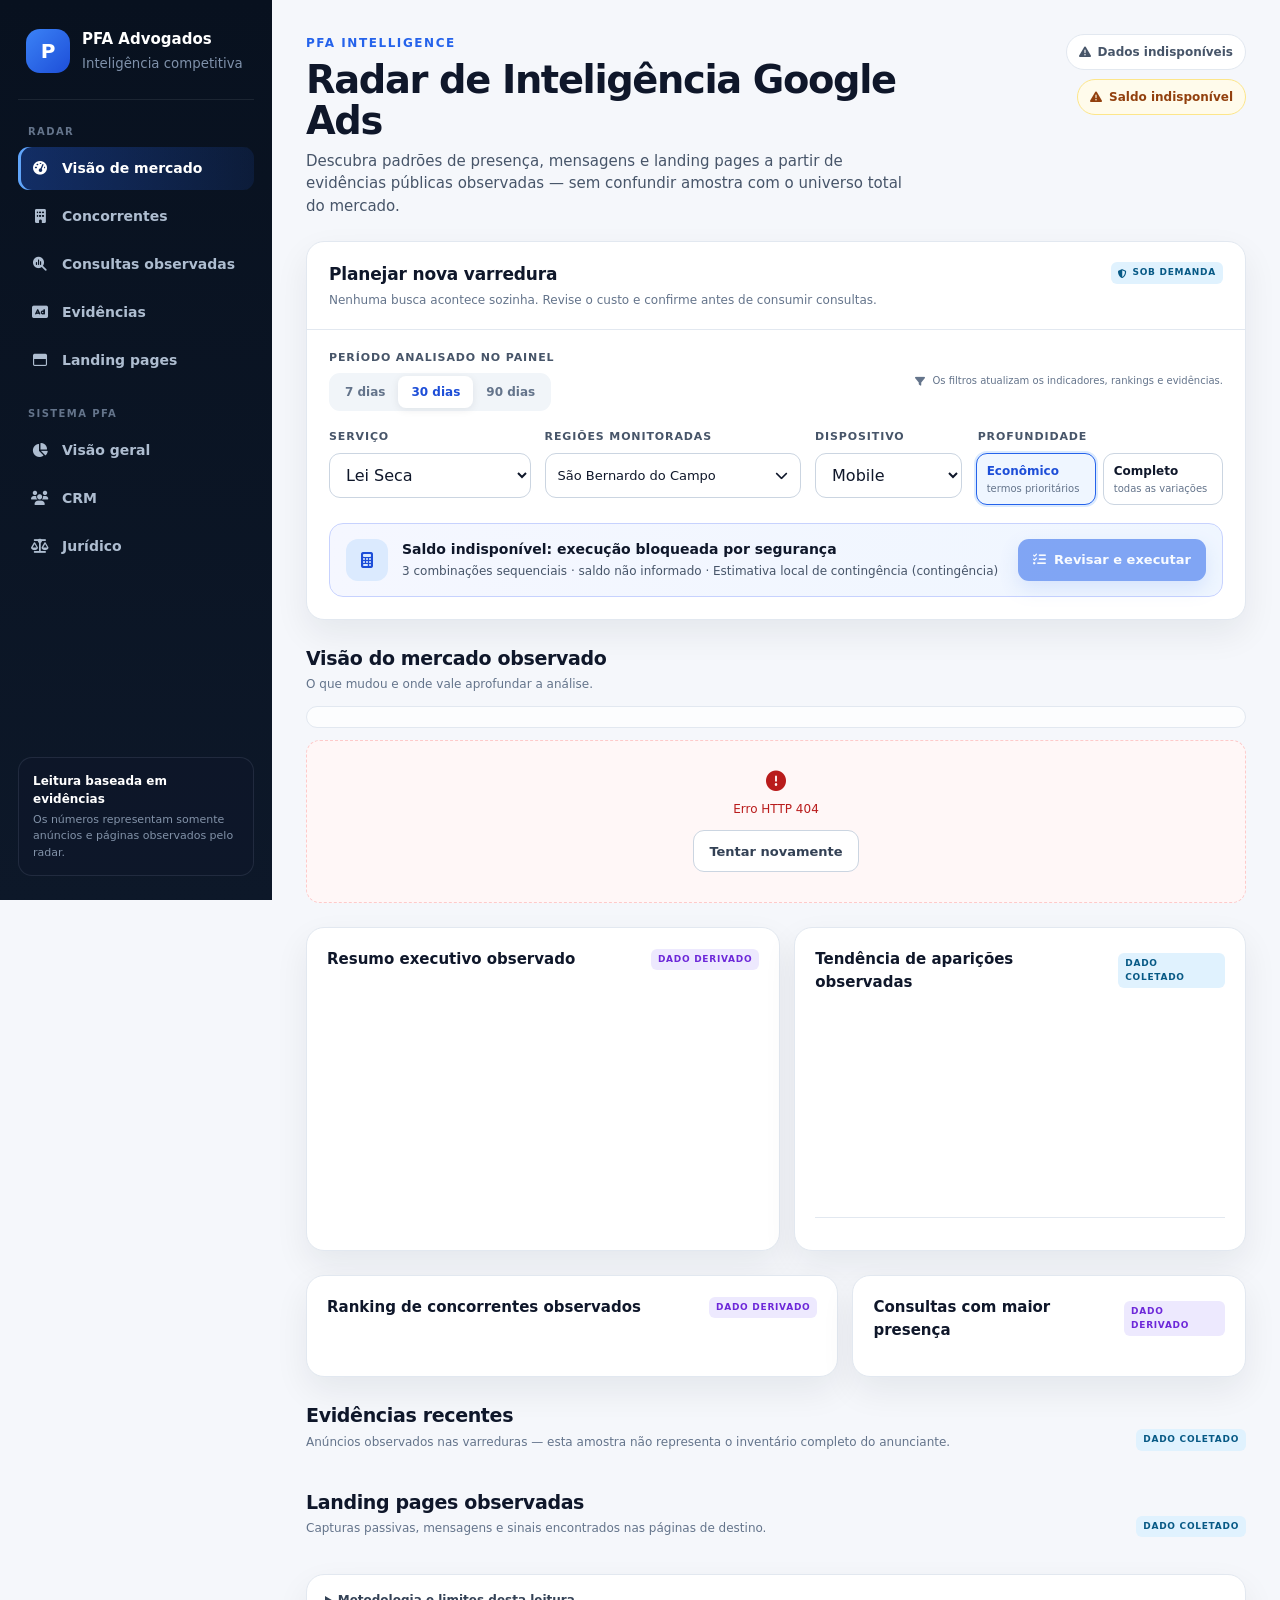
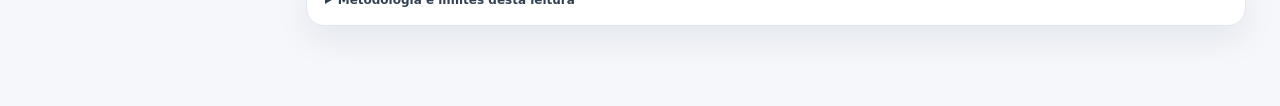
==== commit acd2432e: "Add observed competitor intelligence profiles" ====
--- a/frontend/radar_mockup.html
+++ b/frontend/radar_mockup.html
@@ -109,6 +109,7 @@
     .control:hover { border-color: #94a3b8; }
     .region-select { position: relative; }
     .region-select summary { display: flex; align-items: center; justify-content: space-between; gap: 10px; min-height: 45px; border: 1px solid var(--slate-300); border-radius: 11px; padding: 10px 12px; cursor: pointer; list-style: none; background: #fff; font-size: 13px; }
+    #region-label { min-width: 0; overflow: hidden; text-overflow: ellipsis; white-space: nowrap; }
     .region-select summary span { min-width: 0; overflow: hidden; text-overflow: ellipsis; white-space: nowrap; }
     .region-select summary::-webkit-details-marker { display: none; }
     .region-select[open] summary { border-color: var(--blue-600); box-shadow: 0 0 0 3px var(--blue-100); }
@@ -183,7 +184,7 @@
     .insight { display: grid; grid-template-columns: 32px 1fr; gap: 11px; padding: 12px; border: 1px solid var(--slate-200); border-radius: 12px; background: var(--slate-50); }
     .insight-number { display: grid; place-items: center; width: 29px; height: 29px; border-radius: 9px; color: var(--blue-700); background: var(--blue-100); font-size: 11px; font-weight: 900; }
     .insight p { margin-bottom: 7px; color: var(--slate-700); font-size: 12px; }
-    .trend-chart { display: flex; align-items: end; gap: 7px; min-height: 210px; padding: 26px 4px 0; border-bottom: 1px solid var(--slate-200); }
+    .trend-chart { display: flex; align-items: end; gap: 7px; min-width: 0; min-height: 210px; overflow: hidden; padding: 26px 4px 0; border-bottom: 1px solid var(--slate-200); }
     .trend-column { display: flex; flex: 1; flex-direction: column; align-items: center; justify-content: flex-end; height: 180px; min-width: 12px; }
     .trend-value { margin-bottom: 4px; color: var(--slate-500); font-size: 9px; font-weight: 700; }
     .trend-bar { width: min(32px, 75%); min-height: 3px; border-radius: 7px 7px 2px 2px; background: linear-gradient(180deg, #3b82f6, #1d4ed8); }
@@ -229,6 +230,71 @@
     .methodology { padding: 16px 18px; }
     .methodology summary { cursor: pointer; color: var(--slate-700); font-size: 12px; font-weight: 850; }
     .methodology-list { display: grid; gap: 8px; margin: 14px 0 0; padding-left: 18px; color: var(--slate-600); font-size: 11px; line-height: 1.55; }
+
+    .profile-dialog {
+      width: min(1120px, calc(100vw - 24px)); height: calc(100vh - 24px); max-height: calc(100vh - 24px);
+      margin: 12px 12px 12px auto; border-radius: 22px; color: var(--slate-950); background: var(--slate-50);
+    }
+    .profile-dialog[open] { display: flex; flex-direction: column; }
+    .profile-head { display: flex; flex: 0 0 auto; align-items: flex-start; justify-content: space-between; gap: 20px; padding: 20px 22px; border-bottom: 1px solid var(--slate-200); background: #fff; }
+    .profile-head-main { min-width: 0; }
+    .profile-head h2 { overflow: hidden; margin: 4px 0 2px; font-size: clamp(21px, 2.4vw, 30px); line-height: 1.15; text-overflow: ellipsis; white-space: nowrap; }
+    .profile-domain { overflow: hidden; color: var(--slate-500); font-size: 12px; text-overflow: ellipsis; white-space: nowrap; }
+    .profile-head-actions { display: flex; align-items: center; gap: 8px; }
+    .profile-scroll { flex: 1 1 auto; overflow: auto; padding: 20px 22px 34px; }
+    .profile-state { display: grid; min-height: 360px; place-items: center; padding: 30px; text-align: center; }
+    .profile-state > div { max-width: 440px; }
+    .profile-state i { display: block; margin-bottom: 12px; color: var(--blue-600); font-size: 28px; }
+    .profile-state h3 { margin-bottom: 6px; font-size: 17px; }
+    .profile-state p { margin-bottom: 14px; color: var(--slate-500); font-size: 12px; }
+    .profile-caveat { display: flex; align-items: flex-start; gap: 10px; margin-bottom: 15px; padding: 12px 14px; border: 1px solid #c7d2fe; border-radius: 13px; color: #3730a3; background: #eef2ff; font-size: 11px; }
+    .profile-caveat i { margin-top: 2px; }
+    .profile-kpis { display: grid; grid-template-columns: repeat(5, minmax(0, 1fr)); gap: 10px; margin-bottom: 16px; }
+    .profile-kpi { min-width: 0; padding: 13px; border: 1px solid var(--slate-200); border-radius: 13px; background: #fff; }
+    .profile-kpi strong { display: block; overflow: hidden; font-size: 19px; line-height: 1.2; text-overflow: ellipsis; white-space: nowrap; }
+    .profile-kpi span { display: block; margin-top: 4px; color: var(--slate-500); font-size: 9px; font-weight: 800; letter-spacing: .06em; text-transform: uppercase; }
+    .profile-tabs { position: sticky; z-index: 4; top: -20px; display: flex; gap: 5px; overflow-x: auto; margin: 0 -2px 16px; padding: 10px 2px; border-bottom: 1px solid var(--slate-200); background: rgba(248,250,252,.96); scrollbar-width: thin; }
+    .profile-tab { flex: 0 0 auto; min-height: 38px; border: 0; border-radius: 9px; padding: 8px 11px; cursor: pointer; color: var(--slate-600); background: transparent; font-size: 11px; font-weight: 850; }
+    .profile-tab[aria-selected="true"] { color: var(--blue-700); background: var(--blue-100); }
+    .profile-panel { min-width: 0; }
+    .profile-section { margin-bottom: 14px; padding: 17px; border: 1px solid var(--slate-200); border-radius: 15px; background: #fff; }
+    .profile-section:last-child { margin-bottom: 0; }
+    .profile-section-head { display: flex; align-items: flex-start; justify-content: space-between; gap: 14px; margin-bottom: 13px; }
+    .profile-section-head h3 { margin-bottom: 3px; font-size: 15px; }
+    .profile-section-head p { margin-bottom: 0; color: var(--slate-500); font-size: 10px; }
+    .profile-summary-grid { display: grid; grid-template-columns: repeat(3, minmax(0, 1fr)); gap: 9px; }
+    .profile-summary { padding: 12px; border-radius: 11px; background: var(--slate-50); }
+    .profile-summary strong { display: block; font-size: 16px; }
+    .profile-summary span { color: var(--slate-500); font-size: 9px; text-transform: uppercase; }
+    .profile-card-grid { display: grid; grid-template-columns: repeat(2, minmax(0, 1fr)); gap: 10px; }
+    .profile-card { min-width: 0; padding: 14px; border: 1px solid var(--slate-200); border-radius: 12px; background: var(--slate-50); }
+    .profile-card h4 { margin: 8px 0 5px; font-size: 13px; line-height: 1.35; }
+    .profile-card p { margin-bottom: 9px; color: var(--slate-600); font-size: 11px; }
+    .profile-card .source-line { margin-top: 9px; }
+    .profile-rows { display: grid; }
+    .profile-row { display: grid; grid-template-columns: minmax(150px, 1.25fr) repeat(2, minmax(90px, .55fr)) minmax(120px, .7fr); gap: 10px; align-items: center; padding: 11px 0; border-bottom: 1px solid var(--slate-100); font-size: 10px; }
+    .profile-row:last-child { border-bottom: 0; }
+    .profile-row strong { font-size: 11px; }
+    .profile-row-label { display: none; color: var(--slate-400); font-size: 8px; font-weight: 800; text-transform: uppercase; }
+    .profile-history { display: grid; gap: 8px; }
+    .history-row { display: grid; grid-template-columns: 105px 1fr auto; gap: 12px; align-items: center; padding: 10px 12px; border-radius: 11px; background: var(--slate-50); font-size: 10px; }
+    .history-bar { height: 8px; overflow: hidden; border-radius: 999px; background: var(--slate-200); }
+    .history-bar span { display: block; height: 100%; min-width: 3px; border-radius: inherit; background: var(--blue-600); }
+    .history-landing { padding: 12px 0; border-bottom: 1px solid var(--slate-100); }
+    .history-landing:last-child { border-bottom: 0; }
+    .history-landing-main { display: flex; align-items: center; justify-content: space-between; gap: 12px; }
+    .history-landing-main > div { min-width: 0; }
+    .history-landing strong { display: block; overflow: hidden; text-overflow: ellipsis; white-space: nowrap; font-size: 11px; }
+    .snapshot-result { margin-top: 9px; }
+    .snapshot-item { display: grid; grid-template-columns: 120px 90px 1fr; gap: 8px; padding: 8px 10px; border-radius: 9px; background: var(--slate-50); font-size: 9px; }
+    .transparency-center { border-color: #bfdbfe; background: linear-gradient(135deg, #fff, #eff6ff); }
+    .transparency-cost { display: grid; grid-template-columns: repeat(3, minmax(0, 1fr)); gap: 8px; margin: 12px 0; }
+    .transparency-cost div { padding: 11px; border: 1px solid #bfdbfe; border-radius: 11px; background: rgba(255,255,255,.78); }
+    .transparency-cost strong { display: block; color: var(--blue-700); font-size: 15px; }
+    .transparency-cost span { color: var(--slate-500); font-size: 9px; text-transform: uppercase; }
+    .transparency-image { width: 100%; max-height: 210px; margin-bottom: 10px; border: 1px solid var(--slate-200); border-radius: 9px; object-fit: contain; background: #fff; }
+    .inline-state { padding: 22px; border: 1px dashed var(--slate-300); border-radius: 12px; color: var(--slate-500); text-align: center; font-size: 11px; }
+    .profile-trigger { white-space: nowrap; }
 
     .empty, .error-state, .loading-state { grid-column: 1 / -1; padding: 30px; border: 1px dashed var(--slate-300); border-radius: 14px; color: var(--slate-500); background: #fff; text-align: center; font-size: 12px; }
     .error-state { border-color: #fecaca; color: var(--red-700); background: #fff7f7; }
@@ -268,6 +334,8 @@
       .overview-grid, .rank-grid { grid-template-columns: 1fr; }
       .hero { flex-direction: column; }
       .hero-meta { justify-content: flex-start; }
+      .profile-kpis { grid-template-columns: repeat(3, minmax(0, 1fr)); }
+      .profile-dialog { width: calc(100vw - 12px); height: calc(100vh - 12px); max-height: calc(100vh - 12px); margin: 6px; }
     }
     @media (max-width: 650px) {
       .content { padding-inline: 13px; }
@@ -282,6 +350,21 @@
       .dialog-summary { grid-template-columns: 1fr 1fr; }
       .dialog-actions { flex-direction: column-reverse; }
       .dialog-actions .button { width: 100%; }
+      .profile-dialog { width: 100vw; height: 100vh; max-height: 100vh; margin: 0; border-radius: 0; }
+      .profile-head { padding: 15px; }
+      .profile-scroll { padding: 14px 13px 28px; }
+      .profile-head h2 { font-size: 21px; }
+      .profile-kpis { grid-template-columns: repeat(2, minmax(0, 1fr)); }
+      .profile-kpi:last-child { grid-column: 1 / -1; }
+      .profile-card-grid, .profile-summary-grid, .transparency-cost { grid-template-columns: 1fr; }
+      .profile-row { grid-template-columns: 1fr 1fr; gap: 7px 10px; }
+      .profile-row > :first-child { grid-column: 1 / -1; }
+      .profile-row-label { display: block; }
+      .history-row { grid-template-columns: 80px 1fr; }
+      .history-row > :last-child { grid-column: 2; }
+      .history-landing-main { align-items: flex-start; flex-direction: column; }
+      .snapshot-item { grid-template-columns: 1fr 1fr; }
+      .snapshot-item > :last-child { grid-column: 1 / -1; }
     }
     @media (prefers-reduced-motion: reduce) {
       html { scroll-behavior: auto; }
@@ -506,6 +589,26 @@
     </div>
   </dialog>
 
+  <dialog id="advertiser-dialog" class="profile-dialog" aria-labelledby="advertiser-profile-title" aria-describedby="advertiser-profile-description">
+    <header class="profile-head">
+      <div class="profile-head-main">
+        <span class="tag derived">Perfil analítico observado</span>
+        <h2 id="advertiser-profile-title">Perfil do concorrente</h2>
+        <div id="advertiser-profile-domain" class="profile-domain">Carregando domínio…</div>
+        <p id="advertiser-profile-description" class="source-line" style="margin:7px 0 0">Baseado somente nas evidências registradas pelo Radar.</p>
+      </div>
+      <div class="profile-head-actions">
+        <a id="advertiser-transparency-link" class="button ghost" href="https://adstransparency.google.com/?region=BR" target="_blank" rel="noopener noreferrer"><i class="fa-brands fa-google"></i>Transparência</a>
+        <button id="advertiser-dialog-close" class="icon-button" type="button" aria-label="Fechar perfil do concorrente"><i class="fa-solid fa-xmark"></i></button>
+      </div>
+    </header>
+    <div id="advertiser-profile-scroll" class="profile-scroll">
+      <div id="advertiser-profile-content" class="profile-state" role="status" aria-live="polite" aria-busy="true">
+        <div><i class="fa-solid fa-circle-notch fa-spin"></i><h3>Carregando perfil observado</h3><p>Consultando criativos, termos e landing pages registrados.</p></div>
+      </div>
+    </div>
+  </dialog>
+
   <script>
     "use strict";
 
@@ -532,7 +635,25 @@
       cancelRequested: false,
       dashboardTimer: null,
       planTimer: null,
+      advertiserDirectory: null,
+      advertiserDirectoryPromise: null,
+      advertiserProfile: {
+        sequence: 0,
+        reference: null,
+        data: null,
+        activeTab: "overview",
+        transparency: { status: "idle", data: null, message: "" },
+      },
     };
+
+    const PROFILE_TABS = [
+      { id: "overview", label: "Visão geral" },
+      { id: "creatives", label: "Criativos observados" },
+      { id: "terms", label: "Termos pesquisados pelo Radar" },
+      { id: "landings", label: "Landing pages" },
+      { id: "history", label: "Histórico" },
+      { id: "transparency", label: "Centro de Transparência" },
+    ];
 
     const $ = (selector, root = document) => root.querySelector(selector);
     const $$ = (selector, root = document) => Array.from(root.querySelectorAll(selector));
@@ -595,6 +716,16 @@
 
     function firstArray(...values) {
       return values.find(Array.isArray) || [];
+    }
+
+    function firstPopulatedArray(...values) {
+      return values.find((value) => Array.isArray(value) && value.length)
+        || values.find(Array.isArray)
+        || [];
+    }
+
+    function firstDefined(...values) {
+      return values.find((value) => value !== null && value !== undefined && value !== "");
     }
 
     function firstObject(...values) {
@@ -796,6 +927,7 @@
       const snapshot = firstObject(item.latest_snapshot, item.snapshot);
       return {
         id: item.id,
+        advertiserId: firstDefined(item.advertiser_id, item.advertiserId),
         searchRunId: item.search_run_id,
         advertiser: item.advertiser || item.advertiser_name || item.domain || "Anunciante não identificado",
         domain: item.domain || item.advertiser_domain || "",
@@ -919,6 +1051,7 @@
           ? { text: item, confidence: "Média", kind: "derived" }
           : { text: item.text || item.message || item.insight, confidence: item.confidence || item.confidence_level || (item.kind === "observed" ? "Alta" : "Média"), kind: item.kind || "derived" }).filter((item) => item.text),
         competitors: competitorsRaw.map((item) => ({
+          advertiserId: firstDefined(item.advertiser_id, item.advertiserId, item.id),
           name: item.name || item.advertiser || item.display_name || item.domain,
           domain: item.domain || item.advertiser_domain || "",
           uniqueAds: firstNumber(item.unique_ads_observed, item.unique_ads, item.ads_count),
@@ -960,6 +1093,403 @@
       };
     }
 
+    function normalizeAdvertiserSummary(item) {
+      return {
+        advertiserId: firstDefined(item.advertiser_id, item.advertiserId, item.id),
+        name: item.advertiser || item.name || item.display_name || item.domain || "Concorrente observado",
+        domain: item.domain || item.advertiser_domain || "",
+        observations: firstNumber(item.observations, item.appearances, item.total_observations),
+        uniqueAds: firstNumber(item.unique_ads_observed, item.unique_ads, item.creatives_count),
+        queryCount: firstNumber(item.query_count, item.queries_observed, item.queries),
+        landingCount: firstNumber(item.landing_page_count, item.landing_pages_observed, item.landing_pages),
+        firstSeen: item.first_observed_at || item.first_seen_at || item.first_seen,
+        lastSeen: item.last_observed_at || item.last_seen_at || item.last_seen,
+      };
+    }
+
+    function normalizeAdvertiserProfile(raw) {
+      const advertiserRaw = firstObject(raw.advertiser_observed_profile, raw.advertiser, raw.profile, raw.item);
+      const metricsRaw = firstObject(raw.metrics, advertiserRaw.metrics, advertiserRaw);
+      const summary = normalizeAdvertiserSummary({ ...advertiserRaw, ...metricsRaw });
+      const queries = firstPopulatedArray(raw.top_queries_observed, raw.queries, raw.term_map?.items, raw.terms, raw.keywords).map((item) => ({
+        query: item.query_observed || item.query || item.keyword || item.term || "Consulta não informada",
+        observations: firstNumber(item.observations, item.appearances, item.count),
+        searchRuns: firstNumber(item.search_runs_with_presence, item.search_runs, item.completed_runs, item.runs),
+        locations: firstPopulatedArray(item.locations_observed, item.locations, item.regions, item.cities).map(String),
+        devices: firstPopulatedArray(item.devices_observed, item.devices).map(String),
+        lastObservedAt: item.last_observed_at || item.last_seen_at || item.last_seen,
+      }));
+      const creatives = firstPopulatedArray(raw.recent_creative_variations_observed, raw.creatives, raw.ads, raw.ad_creatives).map((item) => ({
+        fingerprint: item.variation_fingerprint || item.fingerprint || item.id || "",
+        title: item.title || item.headline || "Criativo sem título",
+        description: item.description || item.copy || "Descrição não disponível.",
+        targetUrl: item.target_url || item.landing_page_url || item.link || "",
+        observations: firstNumber(item.observations, item.appearances, item.count),
+        firstObservedAt: item.first_observed_at || item.first_seen_at || item.first_seen,
+        lastObservedAt: item.last_observed_at || item.last_seen_at || item.last_seen,
+        queries: firstPopulatedArray(item.queries_observed, item.queries, item.terms, item.keywords).map(String),
+        locations: firstPopulatedArray(item.locations_observed, item.locations, item.regions, item.cities).map(String),
+        devices: firstPopulatedArray(item.devices_observed, item.devices).map(String),
+      }));
+      const landingPages = firstPopulatedArray(raw.landing_pages_observed, raw.landing_pages, raw.landings, raw.pages).map((item) => {
+        const snapshot = firstObject(item.latest_snapshot, item.snapshot);
+        return {
+          landingPageId: firstDefined(item.landing_page_id, item.landingPageId, item.id),
+          url: item.url || item.canonical_url || item.target_url || "",
+          observations: firstNumber(item.observations, item.appearances, item.count),
+          firstObservedAt: item.first_observed_at || item.first_seen_at || item.first_seen,
+          lastObservedAt: item.last_observed_at || item.last_seen_at || item.last_seen,
+          snapshotCount: firstNumber(item.snapshot_count, item.snapshots_count),
+          latestSnapshot: {
+            status: snapshot.status || snapshot.capture_status || "",
+            h1: snapshot.h1 || snapshot.headline || "",
+            primaryCta: snapshot.primary_cta || "",
+            screenshotUrl: snapshot.screenshot_url || snapshot.screenshot_path || "",
+            capturedAt: snapshot.captured_at,
+          },
+        };
+      });
+      const timeline = firstPopulatedArray(raw.timeline_observed, raw.timeline, raw.history, raw.series).map((item) => ({
+        date: item.observed_day || item.date || item.day || item.period,
+        observations: firstNumber(item.observations, item.appearances, item.count),
+        uniqueAds: firstNumber(item.unique_ads_observed, item.unique_ads, item.creatives),
+        searchRuns: firstNumber(item.search_runs_with_presence, item.search_runs, item.completed_runs, item.runs),
+      })).filter((item) => item.date);
+      return {
+        advertiser: {
+          ...summary,
+          advertiserId: firstDefined(summary.advertiserId, raw.advertiser_id),
+          name: summary.name || "Concorrente observado",
+        },
+        metrics: {
+          observations: firstNumber(metricsRaw.observations, metricsRaw.appearances, summary.observations),
+          uniqueAds: firstNumber(metricsRaw.unique_ads_observed, metricsRaw.unique_ads, summary.uniqueAds, creatives.length),
+          searchRuns: firstNumber(metricsRaw.search_runs_with_presence, metricsRaw.search_runs, metricsRaw.runs),
+          queries: firstNumber(metricsRaw.queries_observed, metricsRaw.query_count, summary.queryCount, queries.length),
+          landingPages: firstNumber(metricsRaw.landing_pages_observed, metricsRaw.landing_page_count, summary.landingCount, landingPages.length),
+        },
+        queries,
+        creatives,
+        landingPages,
+        timeline,
+        methodology: firstObject(raw.methodology),
+      };
+    }
+
+    async function loadAdvertiserDirectory() {
+      if (Array.isArray(state.advertiserDirectory)) return state.advertiserDirectory;
+      if (state.advertiserDirectoryPromise) return state.advertiserDirectoryPromise;
+      const params = dashboardQueryString();
+      state.advertiserDirectoryPromise = fetchJson(`/api/radar/advertisers?${params}&page_size=100`, {}, 20000)
+        .then((raw) => {
+          const items = firstPopulatedArray(raw.advertisers_observed, raw.advertisers, raw.items, raw.results, raw.data).map(normalizeAdvertiserSummary);
+          state.advertiserDirectory = items;
+          return items;
+        })
+        .finally(() => { state.advertiserDirectoryPromise = null; });
+      return state.advertiserDirectoryPromise;
+    }
+
+    function normalizedDomain(value) {
+      return String(value || "").trim().toLocaleLowerCase("pt-BR").replace(/^www\./, "");
+    }
+
+    async function resolveAdvertiserReference(reference) {
+      if (reference.advertiserId) return reference;
+      const domain = normalizedDomain(reference.domain);
+      const name = String(reference.name || "").trim().toLocaleLowerCase("pt-BR");
+      const localMatch = state.dashboard?.competitors?.find((item) => (
+        (domain && normalizedDomain(item.domain) === domain)
+        || (name && String(item.name || "").trim().toLocaleLowerCase("pt-BR") === name)
+      ));
+      if (localMatch?.advertiserId) return { ...reference, advertiserId: localMatch.advertiserId };
+      const directory = await loadAdvertiserDirectory();
+      const match = directory.find((item) => (
+        (domain && normalizedDomain(item.domain) === domain)
+        || (name && String(item.name || "").trim().toLocaleLowerCase("pt-BR") === name)
+      ));
+      if (!match?.advertiserId) throw new Error("Este registro ainda não pôde ser vinculado a um perfil analítico.");
+      return { ...reference, ...match };
+    }
+
+    function profileReference(item) {
+      const domain = item.domain || item.advertiser_domain || "";
+      const match = state.dashboard?.competitors?.find((candidate) => normalizedDomain(candidate.domain) === normalizedDomain(domain));
+      return {
+        advertiserId: firstDefined(item.advertiserId, item.advertiser_id, match?.advertiserId),
+        domain,
+        name: item.name || item.advertiser || match?.name || domain || "Concorrente observado",
+      };
+    }
+
+    function advertiserProfileButton(item, label = "Ver perfil") {
+      const reference = profileReference(item);
+      if (!reference.advertiserId && !reference.domain && !reference.name) return "";
+      return `<button class="button ghost profile-trigger" type="button" data-open-advertiser data-advertiser-id="${escapeHtml(reference.advertiserId || "")}" data-advertiser-domain="${escapeHtml(reference.domain)}" data-advertiser-name="${escapeHtml(reference.name)}" aria-label="Abrir perfil analítico de ${escapeHtml(reference.name)}"><i class="fa-solid fa-chart-line"></i>${escapeHtml(label)}</button>`;
+    }
+
+    function profileKpi(value, label) {
+      return `<div class="profile-kpi"><strong>${escapeHtml(value)}</strong><span>${escapeHtml(label)}</span></div>`;
+    }
+
+    function profileEmpty(icon, message) {
+      return `<div class="inline-state"><i class="fa-solid ${icon}" style="display:block;margin-bottom:8px"></i>${escapeHtml(message)}</div>`;
+    }
+
+    function renderProfileOverview(data) {
+      const allLocations = [...new Set(data.queries.flatMap((item) => item.locations))];
+      const allDevices = [...new Set(data.queries.flatMap((item) => item.devices))];
+      const topQueries = data.queries.slice(0, 5);
+      return `<div class="profile-section"><div class="profile-section-head"><div><h3>Cobertura observada</h3><p>Dimensões nas quais o anunciante apareceu nas buscas registradas.</p></div><span class="tag collected">Dado coletado</span></div><div class="profile-summary-grid"><div class="profile-summary"><strong>${formatNumber(data.metrics.observations)}</strong><span>Aparições registradas</span></div><div class="profile-summary"><strong>${formatNumber(data.metrics.searchRuns)}</strong><span>Buscas com presença</span></div><div class="profile-summary"><strong>${formatNumber(allLocations.length)}</strong><span>Regiões observadas</span></div></div><div class="chips" style="margin-top:12px">${[...allLocations.map((item) => `Região: ${item}`), ...allDevices.map((item) => `Dispositivo: ${item}`)].slice(0, 12).map((item) => `<span class="chip">${escapeHtml(item)}</span>`).join("") || '<span class="chip">Dimensões não informadas</span>'}</div></div><div class="profile-section"><div class="profile-section-head"><div><h3>Consultas com maior presença observada</h3><p>São termos executados pelo Radar, não palavras-chave compradas pelo concorrente.</p></div><span class="tag derived">Leitura derivada</span></div>${topQueries.length ? `<div class="profile-rows">${topQueries.map((item) => `<div class="profile-row"><strong>${escapeHtml(item.query)}</strong><span><span class="profile-row-label">Aparições</span>${formatNumber(item.observations)} aparições</span><span><span class="profile-row-label">Buscas</span>${formatNumber(item.searchRuns)} buscas</span><span><span class="profile-row-label">Última observação</span>${escapeHtml(formatDate(item.lastObservedAt))}</span></div>`).join("")}</div>` : profileEmpty("fa-magnifying-glass", "Nenhuma consulta associada a este concorrente no recorte disponível.")}</div>`;
+    }
+
+    function renderProfileCreatives(data) {
+      if (!data.creatives.length) return profileEmpty("fa-rectangle-ad", "Nenhum criativo observado foi associado a este concorrente.");
+      return `<div class="profile-section"><div class="profile-section-head"><div><h3>Criativos únicos observados</h3><p>Deduplicados pelo Radar; não representam todo o inventário do anunciante.</p></div><span class="tag derived">Dado derivado</span></div><div class="profile-card-grid">${data.creatives.map((item) => {
+        const target = safeLandingUrl(item.targetUrl);
+        const chips = [...item.queries.slice(0, 3), ...item.locations.slice(0, 2), ...item.devices.slice(0, 2)];
+        return `<article class="profile-card"><span class="tag collected">${formatNumber(item.observations)} aparições</span><h4>${escapeHtml(item.title)}</h4><p>${escapeHtml(item.description)}</p><div class="chips">${chips.map((chip) => `<span class="chip">${escapeHtml(chip)}</span>`).join("")}</div><div class="source-line"><span>${escapeHtml(formatDate(item.firstObservedAt))}</span><span>→</span><span>${escapeHtml(formatDate(item.lastObservedAt))}</span></div>${target ? `<a class="button ghost" href="${escapeHtml(target)}" target="_blank" rel="noopener noreferrer" style="margin-top:10px"><i class="fa-solid fa-arrow-up-right-from-square"></i>Abrir landing observada</a>` : ""}</article>`;
+      }).join("")}</div></div>`;
+    }
+
+    function renderProfileTerms(data) {
+      if (!data.queries.length) return profileEmpty("fa-magnifying-glass", "Nenhum termo pesquisado pelo Radar foi associado a este concorrente.");
+      return `<div class="profile-caveat"><i class="fa-solid fa-circle-info"></i><span><b>Importante:</b> estes são termos pesquisados pelo Radar nos quais o anúncio apareceu. Eles não revelam nem comprovam as palavras-chave compradas pelo concorrente.</span></div><div class="profile-section"><div class="profile-section-head"><div><h3>Mapa de termos observados</h3><p>Frequência dentro da amostra coletada.</p></div><span class="tag collected">Radar PFA</span></div><div class="profile-rows">${data.queries.map((item) => `<div class="profile-row"><strong>${escapeHtml(item.query)}</strong><span><span class="profile-row-label">Aparições</span>${formatNumber(item.observations)} aparições</span><span><span class="profile-row-label">Buscas</span>${formatNumber(item.searchRuns)} buscas</span><span><span class="profile-row-label">Contexto</span>${escapeHtml([...item.locations, ...item.devices].slice(0, 3).join(" · ") || "não informado")}</span></div>`).join("")}</div></div>`;
+    }
+
+    function renderProfileLandings(data) {
+      if (!data.landingPages.length) return profileEmpty("fa-window-maximize", "Nenhuma landing page foi associada às observações deste concorrente.");
+      return `<div class="profile-section"><div class="profile-section-head"><div><h3>Landing pages associadas</h3><p>URLs e capturas passivas encontradas nas observações.</p></div><span class="tag collected">Dado coletado</span></div><div class="profile-card-grid">${data.landingPages.map((item) => {
+        const target = safeLandingUrl(item.url);
+        const snapshot = item.latestSnapshot;
+        const captured = snapshot.status === "captured";
+        return `<article class="profile-card"><span class="tag ${captured ? "collected" : "warning"}">${captured ? "Captura concluída" : snapshot.status === "failed" ? "Captura falhou" : "URL observada"}</span><h4>${escapeHtml(snapshot.h1 || item.url || "Landing page")}</h4>${snapshot.primaryCta ? `<p><b>CTA:</b> ${escapeHtml(snapshot.primaryCta)}</p>` : ""}<div class="chips"><span class="chip">${formatNumber(item.observations)} aparições</span><span class="chip">${formatNumber(item.snapshotCount)} snapshots</span></div><div class="source-line"><span>${escapeHtml(formatDate(item.firstObservedAt))}</span><span>→</span><span>${escapeHtml(formatDate(item.lastObservedAt))}</span></div>${target ? `<a class="button ghost" href="${escapeHtml(target)}" target="_blank" rel="noopener noreferrer" style="margin-top:10px"><i class="fa-solid fa-arrow-up-right-from-square"></i>Abrir página</a>` : ""}</article>`;
+      }).join("")}</div></div>`;
+    }
+
+    function renderProfileHistory(data) {
+      const max = Math.max(...data.timeline.map((item) => item.observations), 1);
+      const timeline = data.timeline.length
+        ? `<div class="profile-history">${data.timeline.map((item) => `<div class="history-row"><strong>${escapeHtml(formatDate(item.date))}</strong><div class="history-bar" title="${formatNumber(item.observations)} aparições"><span style="width:${Math.max(2, Math.round((item.observations / max) * 100))}%"></span></div><span>${formatNumber(item.observations)} aparições · ${formatNumber(item.uniqueAds)} únicos</span></div>`).join("")}</div>`
+        : profileEmpty("fa-clock-rotate-left", "Ainda não há série histórica suficiente para este concorrente.");
+      const landingHistory = data.landingPages.length
+        ? data.landingPages.map((item) => `<div class="history-landing"><div class="history-landing-main"><div><strong>${escapeHtml(item.url || "Landing page")}</strong><span class="source-line">${formatNumber(item.snapshotCount)} snapshots registrados</span></div><button class="button ghost" type="button" data-load-snapshots data-landing-page-id="${escapeHtml(item.landingPageId || "")}" ${item.landingPageId ? "" : "disabled"}><i class="fa-solid fa-clock-rotate-left"></i>Ver snapshots</button></div><div class="snapshot-result" aria-live="polite"></div></div>`).join("")
+        : profileEmpty("fa-window-maximize", "Nenhuma landing page disponível para consultar snapshots.");
+      return `<div class="profile-section"><div class="profile-section-head"><div><h3>Linha do tempo de aparições</h3><p>Histórico observado nas buscas do Radar.</p></div><span class="tag collected">Dado coletado</span></div>${timeline}</div><div class="profile-section"><div class="profile-section-head"><div><h3>Histórico de landing pages</h3><p>A consulta detalhada ocorre somente ao clicar.</p></div><span class="tag collected">Snapshots</span></div>${landingHistory}</div>`;
+    }
+
+    function transparencyPanelShell() {
+      return `<div class="profile-section transparency-center"><div class="profile-section-head"><div><h3>Centro de Transparência Google</h3><p>Consulta complementar e manual de criativos públicos.</p></div><span class="tag collected">Transparência Google / observado</span></div><div class="profile-caveat"><i class="fa-solid fa-triangle-exclamation"></i><span>Os resultados não comprovam inventário completo, investimento, segmentação nem que uma campanha esteja ativa neste momento.</span></div><div class="transparency-cost"><div><strong>até 100</strong><span>criativos por consulta</span></div><div><strong>~1 crédito</strong><span>estimativa de consumo</span></div><div><strong>0 páginas extras</strong><span>sem paginação automática</span></div></div><div id="transparency-content" aria-live="polite"></div></div>`;
+    }
+
+    function renderProfileLoading(reference = {}) {
+      $("#advertiser-profile-title").textContent = reference.name || "Perfil do concorrente";
+      $("#advertiser-profile-domain").textContent = reference.domain || "Resolvendo anunciante…";
+      const content = $("#advertiser-profile-content");
+      content.className = "profile-state";
+      content.setAttribute("role", "status");
+      content.setAttribute("aria-live", "polite");
+      content.setAttribute("aria-busy", "true");
+      content.innerHTML = '<div><i class="fa-solid fa-circle-notch fa-spin"></i><h3>Carregando perfil observado</h3><p>Consultando criativos, termos e landing pages registrados.</p></div>';
+    }
+
+    function renderProfileError(message) {
+      const content = $("#advertiser-profile-content");
+      content.className = "profile-state";
+      content.setAttribute("role", "alert");
+      content.removeAttribute("aria-live");
+      content.setAttribute("aria-busy", "false");
+      content.innerHTML = `<div><i class="fa-solid fa-circle-exclamation" style="color:var(--red-700)"></i><h3>Perfil indisponível</h3><p>${escapeHtml(message)}</p><button class="button secondary" type="button" data-action="retry-profile"><i class="fa-solid fa-rotate-right"></i>Tentar novamente</button></div>`;
+    }
+
+    function renderAdvertiserProfile(data) {
+      const advertiser = data.advertiser;
+      state.advertiserProfile.data = data;
+      $("#advertiser-profile-title").textContent = advertiser.name;
+      $("#advertiser-profile-domain").textContent = advertiser.domain || "Domínio não informado";
+      $("#advertiser-transparency-link").href = transparencyUrl(advertiser);
+      const content = $("#advertiser-profile-content");
+      content.className = "";
+      content.removeAttribute("role");
+      content.removeAttribute("aria-live");
+      content.setAttribute("aria-busy", "false");
+      const tabs = PROFILE_TABS.map((tab, index) => `<button id="profile-tab-${tab.id}" class="profile-tab" type="button" role="tab" aria-selected="${index === 0}" aria-controls="profile-panel-${tab.id}" tabindex="${index === 0 ? "0" : "-1"}" data-profile-tab="${tab.id}">${escapeHtml(tab.label)}</button>`).join("");
+      const panels = {
+        overview: renderProfileOverview(data),
+        creatives: renderProfileCreatives(data),
+        terms: renderProfileTerms(data),
+        landings: renderProfileLandings(data),
+        history: renderProfileHistory(data),
+        transparency: transparencyPanelShell(),
+      };
+      content.innerHTML = `<div class="profile-caveat"><i class="fa-solid fa-shield-halved"></i><span><b>Escopo da leitura:</b> todos os números são evidências observadas nas consultas do Radar. Não representam keywords compradas, investimento, impression share ou o inventário completo do concorrente.</span></div><div class="profile-kpis">${profileKpi(formatNumber(data.metrics.uniqueAds), "Criativos únicos observados")}${profileKpi(formatNumber(data.metrics.queries), "Consultas observadas")}${profileKpi(formatNumber(data.metrics.landingPages), "Landing pages observadas")}${profileKpi(formatDate(advertiser.firstSeen), "Primeira aparição")}${profileKpi(formatDate(advertiser.lastSeen), "Última aparição")}</div><div class="profile-tabs" role="tablist" aria-label="Seções do perfil do concorrente">${tabs}</div>${PROFILE_TABS.map((tab, index) => `<section id="profile-panel-${tab.id}" class="profile-panel" role="tabpanel" aria-labelledby="profile-tab-${tab.id}" ${index === 0 ? "" : "hidden"}>${panels[tab.id]}</section>`).join("")}`;
+      activateProfileTab("overview");
+    }
+
+    function activateProfileTab(tabId, focusTab = false) {
+      if (!PROFILE_TABS.some((tab) => tab.id === tabId)) return;
+      state.advertiserProfile.activeTab = tabId;
+      $$("[data-profile-tab]", $("#advertiser-dialog")).forEach((button) => {
+        const active = button.dataset.profileTab === tabId;
+        button.setAttribute("aria-selected", String(active));
+        button.tabIndex = active ? 0 : -1;
+        if (active && focusTab) button.focus();
+      });
+      $$(".profile-panel", $("#advertiser-dialog")).forEach((panel) => {
+        panel.hidden = panel.id !== `profile-panel-${tabId}`;
+      });
+      if (tabId === "transparency") loadTransparencyStored();
+    }
+
+    async function openAdvertiserProfile(reference) {
+      const dialog = $("#advertiser-dialog");
+      if (!dialog.open) dialog.showModal();
+      const sequence = ++state.advertiserProfile.sequence;
+      state.advertiserProfile.reference = { ...reference };
+      state.advertiserProfile.data = null;
+      state.advertiserProfile.activeTab = "overview";
+      state.advertiserProfile.transparency = { status: "idle", data: null, message: "" };
+      renderProfileLoading(reference);
+      try {
+        const resolved = await resolveAdvertiserReference(reference);
+        if (sequence !== state.advertiserProfile.sequence || !dialog.open) return;
+        state.advertiserProfile.reference = resolved;
+        const raw = await fetchJson(`/api/radar/advertisers/${encodeURIComponent(resolved.advertiserId)}?${dashboardQueryString()}`, {}, 25000);
+        if (sequence !== state.advertiserProfile.sequence || !dialog.open) return;
+        const data = normalizeAdvertiserProfile(raw);
+        if (!data.advertiser.advertiserId) data.advertiser.advertiserId = resolved.advertiserId;
+        if (!data.advertiser.domain) data.advertiser.domain = resolved.domain || "";
+        if (!data.advertiser.name) data.advertiser.name = resolved.name || data.advertiser.domain;
+        renderAdvertiserProfile(data);
+      } catch (error) {
+        if (sequence !== state.advertiserProfile.sequence || !dialog.open) return;
+        renderProfileError(error.status === 404
+          ? "O perfil detalhado estará disponível após a atualização da API."
+          : error.message || "Não foi possível carregar o perfil analítico.");
+      }
+    }
+
+    function transparencyEpochDate(value) {
+      const numeric = Number(value);
+      if (!Number.isFinite(numeric) || numeric <= 0) return null;
+      const date = new Date(numeric < 1e12 ? numeric * 1000 : numeric);
+      return Number.isNaN(date.getTime()) ? null : date.toISOString();
+    }
+
+    function normalizeTransparency(raw) {
+      const container = firstObject(raw.data, raw.result, raw.transparency, raw);
+      const items = firstPopulatedArray(container.creatives, container.items, container.ads, container.results, raw.creatives, raw.items).slice(0, 100).map((item) => ({
+        title: item.title || item.headline || item.ad_title || item.advertiser_name || (item.ad_creative_id ? `Criativo ${item.ad_creative_id}` : "Criativo observado"),
+        description: item.description || item.copy || item.text || [item.creative_format, item.target_domain].filter(Boolean).join(" · ") || "Metadados textuais não disponíveis.",
+        format: item.creative_format || item.format || item.type || item.ad_format || "formato não informado",
+        previewUrl: item.preview_link || item.details_link || item.target_url || item.landing_page_url || item.link || "",
+        imageUrl: item.image_url || item.thumbnail_url || "",
+        firstShown: item.first_shown || item.first_seen_at || item.start_date || transparencyEpochDate(item.first_shown_epoch),
+        lastShown: item.last_shown || item.last_seen_at || item.end_date || transparencyEpochDate(item.last_shown_epoch),
+      }));
+      return {
+        items,
+        observedAt: container.latest_scan?.completed_at || container.latest_scan?.requested_at || container.observed_at || container.collected_at || container.updated_at || raw.observed_at || new Date().toISOString(),
+      };
+    }
+
+    function renderTransparencyState() {
+      const container = $("#transparency-content");
+      if (!container) return;
+      const current = state.advertiserProfile.transparency;
+      if (current.status === "loading") {
+        container.innerHTML = '<div class="inline-state"><i class="fa-solid fa-circle-notch fa-spin" style="display:block;margin-bottom:8px"></i>Consultando o Centro de Transparência…</div>';
+        return;
+      }
+      if (current.status === "unavailable") {
+        container.innerHTML = '<div class="inline-state"><i class="fa-solid fa-clock" style="display:block;margin-bottom:8px"></i>Disponível após atualização da API.</div>';
+        return;
+      }
+      if (current.status === "error") {
+        container.innerHTML = `<div class="inline-state"><i class="fa-solid fa-circle-exclamation" style="display:block;margin-bottom:8px"></i>${escapeHtml(current.message || "Não foi possível consultar os dados armazenados.")}<br><button class="button secondary" type="button" data-action="retry-transparency" style="margin-top:10px">Tentar novamente</button></div>`;
+        return;
+      }
+      if (current.status === "success") {
+        const data = current.data;
+        const results = data.items.length
+          ? `<div class="profile-card-grid" style="margin-top:12px">${data.items.map((item) => {
+            const preview = safeUrl(item.previewUrl);
+            const image = safeUrl(item.imageUrl);
+            return `<article class="profile-card">${image ? `<img class="transparency-image" src="${escapeHtml(image)}" alt="Prévia do criativo observado no Centro de Transparência" loading="lazy">` : ""}<span class="tag collected">Transparência Google / observado</span><h4>${escapeHtml(item.title)}</h4><p>${escapeHtml(item.description)}</p><div class="chips"><span class="chip">${escapeHtml(item.format)}</span></div><div class="source-line"><span>${escapeHtml(formatDate(item.firstShown))}</span><span>→</span><span>${escapeHtml(formatDate(item.lastShown))}</span></div>${preview ? `<a class="button ghost" href="${escapeHtml(preview)}" target="_blank" rel="noopener noreferrer" style="margin-top:9px">Abrir criativo no Google</a>` : ""}</article>`;
+          }).join("")}</div>`
+          : profileEmpty("fa-rectangle-ad", "Nenhum criativo foi retornado nessa consulta. Isso não comprova ausência de campanhas.");
+        container.innerHTML = `<div class="source-line"><span>${formatNumber(data.items.length)} criativos retornados</span><span>·</span><span>Consulta de ${escapeHtml(formatDate(data.observedAt, true))}</span></div>${results}<button class="button primary" type="button" data-action="scan-transparency" style="margin-top:12px"><i class="fa-solid fa-magnifying-glass"></i>Nova consulta manual (~1 crédito)</button>`;
+        return;
+      }
+      container.innerHTML = '<div class="inline-state">Consulte resultados já armazenados ou inicie manualmente uma única busca, sem paginação automática.</div><button class="button primary" type="button" data-action="scan-transparency" style="margin-top:12px"><i class="fa-solid fa-magnifying-glass"></i>Consultar manualmente (~1 crédito)</button>';
+    }
+
+    async function loadTransparencyStored() {
+      const profile = state.advertiserProfile;
+      if (!profile.data || profile.transparency.status !== "idle") {
+        renderTransparencyState();
+        return;
+      }
+      const advertiserId = profile.data.advertiser.advertiserId || profile.reference?.advertiserId;
+      if (!advertiserId) return;
+      profile.transparency = { status: "loading", data: null, message: "" };
+      renderTransparencyState();
+      try {
+        const raw = await fetchJson(`/api/radar/advertisers/${encodeURIComponent(advertiserId)}/transparency`, {}, 20000);
+        profile.transparency = { status: "success", data: normalizeTransparency(raw), message: "" };
+      } catch (error) {
+        profile.transparency = error.status === 404
+          ? { status: "unavailable", data: null, message: "" }
+          : { status: "error", data: null, message: error.message };
+      }
+      renderTransparencyState();
+    }
+
+    async function executeTransparencyScan() {
+      const profile = state.advertiserProfile;
+      const advertiserId = profile.data?.advertiser?.advertiserId || profile.reference?.advertiserId;
+      if (!advertiserId || profile.transparency.status === "loading") return;
+      const confirmed = window.confirm("Confirmar consulta manual ao Centro de Transparência? A estimativa é de 1 crédito para até 100 criativos, sem paginação automática.");
+      if (!confirmed) return;
+      profile.transparency = { status: "loading", data: null, message: "" };
+      renderTransparencyState();
+      try {
+        const scanResult = await fetchJson(`/api/radar/advertisers/${encodeURIComponent(advertiserId)}/transparency/scan`, {
+          method: "POST",
+          headers: { "Content-Type": "application/json" },
+          body: JSON.stringify({ confirm_cost: true, num: 100 }),
+        }, 60000);
+        const storedResult = await fetchJson(`/api/radar/advertisers/${encodeURIComponent(advertiserId)}/transparency`, {}, 20000).catch(() => scanResult);
+        profile.transparency = { status: "success", data: normalizeTransparency(storedResult), message: "" };
+      } catch (error) {
+        profile.transparency = error.status === 404
+          ? { status: "unavailable", data: null, message: "" }
+          : { status: "error", data: null, message: error.message || "A consulta manual falhou." };
+      }
+      renderTransparencyState();
+    }
+
+    async function loadLandingSnapshots(button) {
+      const landingPageId = button.dataset.landingPageId;
+      const result = button.closest(".history-landing")?.querySelector(".snapshot-result");
+      if (!landingPageId || !result || button.disabled) return;
+      button.disabled = true;
+      result.innerHTML = '<div class="inline-state"><i class="fa-solid fa-circle-notch fa-spin"></i> Carregando snapshots…</div>';
+      try {
+        const raw = await fetchJson(`/api/radar/landing-pages/${encodeURIComponent(landingPageId)}/snapshots`, {}, 20000);
+        const snapshots = firstPopulatedArray(raw.snapshots_observed, raw.snapshots, raw.items, raw.results, raw.data);
+        result.innerHTML = snapshots.length
+          ? snapshots.map((item) => `<div class="snapshot-item"><span>${escapeHtml(formatDate(item.captured_at || item.observed_at, true))}</span><span class="tag ${item.status === "captured" || item.capture_status === "captured" ? "collected" : "warning"}">${escapeHtml(item.status || item.capture_status || "registrado")}</span><span>${escapeHtml(item.h1 || item.headline || item.primary_cta || "Conteúdo não extraído")}</span></div>`).join("")
+          : profileEmpty("fa-clock-rotate-left", "Nenhum snapshot detalhado foi retornado.");
+      } catch (error) {
+        result.innerHTML = error.status === 404
+          ? '<div class="inline-state">Disponível após atualização da API.</div>'
+          : `<div class="inline-state">${escapeHtml(error.message || "Não foi possível carregar os snapshots.")}</div>`;
+      } finally {
+        button.disabled = false;
+      }
+    }
+
     function kpiCard(icon, value, label, type, meta) {
       return `<article class="kpi"><div class="kpi-top"><span class="kpi-icon"><i class="fa-solid ${icon}"></i></span><span class="tag ${type === "coletado" ? "collected" : "derived"}">${type === "coletado" ? "Dado coletado" : "Dado derivado"}</span></div><div class="kpi-value">${formatNumber(value)}</div><p class="kpi-label">${escapeHtml(label)}</p><div class="source-line"><span>Dados até ${escapeHtml(formatDate(meta.dataUntil || meta.generatedAt))}</span><span>·</span><span class="confidence">Confiança ${escapeHtml(meta.confidence)}</span></div></article>`;
     }
@@ -1032,7 +1562,7 @@
       if (!data.competitors.length) {
         competitors.innerHTML = '<li class="empty"><i class="fa-solid fa-building-circle-xmark"></i>Nenhum concorrente observado neste recorte.</li>';
       } else {
-        competitors.innerHTML = data.competitors.slice(0, 8).map((item, index) => `<li class="rank-row"><span class="rank-pos">${index + 1}</span><div class="rank-name"><strong>${escapeHtml(item.name || item.domain || "Anunciante")}</strong><span>${escapeHtml(item.domain || "domínio não informado")} · ${formatNumber(item.presenceRate)}% de presença na amostra · ${formatNumber(item.regions)} regiões</span></div><div class="rank-metrics"><span class="metric-mini"><b>${formatNumber(item.uniqueAds)}</b><small>únicos observados</small></span><span class="metric-mini"><b>${formatNumber(item.appearances)}</b><small>aparições</small></span><div class="rank-actions"><a class="button ghost" href="${escapeHtml(transparencyUrl(item))}" target="_blank" rel="noopener noreferrer" aria-label="Consultar ${escapeHtml(item.domain || item.name)} no Google Ads Transparency"><i class="fa-brands fa-google"></i>Transparência</a></div></div></li>`).join("");
+        competitors.innerHTML = data.competitors.slice(0, 8).map((item, index) => `<li class="rank-row"><span class="rank-pos">${index + 1}</span><div class="rank-name"><strong>${escapeHtml(item.name || item.domain || "Anunciante")}</strong><span>${escapeHtml(item.domain || "domínio não informado")} · ${formatNumber(item.presenceRate)}% de presença na amostra · ${formatNumber(item.regions)} regiões</span></div><div class="rank-metrics"><span class="metric-mini"><b>${formatNumber(item.uniqueAds)}</b><small>únicos observados</small></span><span class="metric-mini"><b>${formatNumber(item.appearances)}</b><small>aparições</small></span><div class="rank-actions">${advertiserProfileButton(item, "Perfil")}${`<a class="button ghost" href="${escapeHtml(transparencyUrl(item))}" target="_blank" rel="noopener noreferrer" aria-label="Consultar ${escapeHtml(item.domain || item.name)} no Google Ads Transparency"><i class="fa-brands fa-google"></i>Transparência</a>`}</div></div></li>`).join("");
       }
 
       const queries = $("#query-ranking");
@@ -1058,7 +1588,7 @@
       }
       grid.innerHTML = data.observations.slice(0, 9).map((item) => {
         const transparency = transparencyUrl({ domain: item.domain });
-        return `<article class="card evidence-card"><div class="ad-preview"><small>${escapeHtml(item.advertiser)}</small><p>${escapeHtml(item.description)}</p></div><div class="evidence-body"><span class="tag collected" style="align-self:flex-start;margin-bottom:9px">Dado coletado</span><h3>${escapeHtml(item.title)}</h3><div class="domain">${escapeHtml(item.domain || item.targetUrl)}</div><div class="chips"><span class="chip">${escapeHtml(item.keyword || "consulta não informada")}</span><span class="chip">${escapeHtml(item.location || "região não informada")}</span><span class="chip">${escapeHtml(item.device || "dispositivo não informado")}</span></div><div class="source-line"><span>Fonte: Google Ads observado</span><span>·</span><span>${escapeHtml(formatDate(item.observedAt, true))}</span><span>·</span><span class="confidence">Confiança alta</span></div><div class="evidence-footer"><div class="evidence-actions">${landingButton(item.targetUrl)}<a class="button ghost" href="${escapeHtml(transparency)}" target="_blank" rel="noopener noreferrer" aria-label="Consultar ${escapeHtml(item.domain)} no Google Ads Transparency"><i class="fa-brands fa-google"></i>Transparência</a></div></div></div></article>`;
+        return `<article class="card evidence-card"><div class="ad-preview"><small>${escapeHtml(item.advertiser)}</small><p>${escapeHtml(item.description)}</p></div><div class="evidence-body"><span class="tag collected" style="align-self:flex-start;margin-bottom:9px">Dado coletado</span><h3>${escapeHtml(item.title)}</h3><div class="domain">${escapeHtml(item.domain || item.targetUrl)}</div><div class="chips"><span class="chip">${escapeHtml(item.keyword || "consulta não informada")}</span><span class="chip">${escapeHtml(item.location || "região não informada")}</span><span class="chip">${escapeHtml(item.device || "dispositivo não informado")}</span></div><div class="source-line"><span>Fonte: Google Ads observado</span><span>·</span><span>${escapeHtml(formatDate(item.observedAt, true))}</span><span>·</span><span class="confidence">Confiança alta</span></div><div class="evidence-footer"><div class="evidence-actions">${advertiserProfileButton(item, "Perfil analítico")}${landingButton(item.targetUrl)}<a class="button ghost" href="${escapeHtml(transparency)}" target="_blank" rel="noopener noreferrer" aria-label="Consultar ${escapeHtml(item.domain)} no Google Ads Transparency"><i class="fa-brands fa-google"></i>Transparência</a></div></div></div></article>`;
       }).join("");
     }
 
@@ -1090,7 +1620,7 @@
           ...signals,
           item.domain || "domínio não informado",
         ];
-        return `<article class="card landing-card"><div class="landing-shot">${screenshot ? `<img src="${escapeHtml(screenshot)}" alt="Captura observada da landing page de ${escapeHtml(item.advertiser || item.domain)}" loading="lazy">` : '<div class="landing-placeholder"><i class="fa-regular fa-image"></i></div>'}</div><div class="landing-body"><span class="tag ${tagClass}" style="align-self:flex-start;margin-bottom:8px">${tagText}</span><h3>${escapeHtml(item.h1 || item.title || "Headline não identificada")}</h3><p>${escapeHtml(subtitle)}</p><div class="chips">${chips.map((chip) => `<span class="chip">${escapeHtml(chip)}</span>`).join("")}</div><div class="source-line"><span>${sourceText}</span><span>·</span><span>${escapeHtml(formatDate(item.capturedAt || item.observedAt, true))}</span><span>·</span><span class="confidence">${confidenceText}</span></div><div class="evidence-footer">${landingButton(item.targetUrl || item.url)}</div></div></article>`;
+        return `<article class="card landing-card"><div class="landing-shot">${screenshot ? `<img src="${escapeHtml(screenshot)}" alt="Captura observada da landing page de ${escapeHtml(item.advertiser || item.domain)}" loading="lazy">` : '<div class="landing-placeholder"><i class="fa-regular fa-image"></i></div>'}</div><div class="landing-body"><span class="tag ${tagClass}" style="align-self:flex-start;margin-bottom:8px">${tagText}</span><h3>${escapeHtml(item.h1 || item.title || "Headline não identificada")}</h3><p>${escapeHtml(subtitle)}</p><div class="chips">${chips.map((chip) => `<span class="chip">${escapeHtml(chip)}</span>`).join("")}</div><div class="source-line"><span>${sourceText}</span><span>·</span><span>${escapeHtml(formatDate(item.capturedAt || item.observedAt, true))}</span><span>·</span><span class="confidence">${confidenceText}</span></div><div class="evidence-footer"><div class="evidence-actions">${advertiserProfileButton(item, "Perfil analítico")}${landingButton(item.targetUrl || item.url)}</div></div></div></article>`;
       }).join("");
       $$(".landing-shot img", grid).forEach((image) => image.addEventListener("error", () => {
         image.parentElement.innerHTML = '<div class="landing-placeholder"><i class="fa-regular fa-image"></i></div>';
@@ -1239,6 +1769,7 @@
 
     function scheduleRefresh() {
       syncFilters();
+      state.advertiserDirectory = null;
       clearTimeout(state.planTimer);
       clearTimeout(state.dashboardTimer);
       state.planTimer = setTimeout(loadPlan, 280);
@@ -1307,6 +1838,12 @@
     $("#review-scan").addEventListener("click", openConfirmation);
     $("#dialog-close").addEventListener("click", () => $("#confirm-dialog").close());
     $("#dialog-cancel").addEventListener("click", () => $("#confirm-dialog").close());
+    $("#advertiser-dialog-close").addEventListener("click", () => $("#advertiser-dialog").close());
+    $("#advertiser-dialog").addEventListener("close", () => {
+      state.advertiserProfile.sequence += 1;
+      state.advertiserProfile.data = null;
+      state.advertiserProfile.transparency = { status: "idle", data: null, message: "" };
+    });
     $("#confirm-scan").addEventListener("click", executePlan);
     $("#cancel-scan").addEventListener("click", () => {
       state.cancelRequested = true;
@@ -1314,7 +1851,53 @@
       $("#cancel-scan").textContent = "Interrupção solicitada";
     });
     document.addEventListener("click", (event) => {
+      const profileButton = event.target.closest("[data-open-advertiser]");
+      if (profileButton) {
+        openAdvertiserProfile({
+          advertiserId: profileButton.dataset.advertiserId || null,
+          domain: profileButton.dataset.advertiserDomain || "",
+          name: profileButton.dataset.advertiserName || "Concorrente observado",
+        });
+        return;
+      }
+      const profileTab = event.target.closest("[data-profile-tab]");
+      if (profileTab) {
+        activateProfileTab(profileTab.dataset.profileTab);
+        return;
+      }
+      const snapshotButton = event.target.closest("[data-load-snapshots]");
+      if (snapshotButton) {
+        loadLandingSnapshots(snapshotButton);
+        return;
+      }
+      if (event.target.closest("[data-action='scan-transparency']")) {
+        executeTransparencyScan();
+        return;
+      }
+      if (event.target.closest("[data-action='retry-transparency']")) {
+        state.advertiserProfile.transparency = { status: "idle", data: null, message: "" };
+        loadTransparencyStored();
+        return;
+      }
+      if (event.target.closest("[data-action='retry-profile']")) {
+        openAdvertiserProfile(state.advertiserProfile.reference || {});
+        return;
+      }
       if (event.target.closest("[data-action='retry-dashboard']")) loadDashboard();
+    });
+    document.addEventListener("keydown", (event) => {
+      const currentTab = event.target.closest?.("[data-profile-tab]");
+      if (!currentTab || !$("#advertiser-dialog").open) return;
+      const tabs = $$('[data-profile-tab]', $("#advertiser-dialog"));
+      const currentIndex = tabs.indexOf(currentTab);
+      let nextIndex = null;
+      if (event.key === "ArrowRight") nextIndex = (currentIndex + 1) % tabs.length;
+      if (event.key === "ArrowLeft") nextIndex = (currentIndex - 1 + tabs.length) % tabs.length;
+      if (event.key === "Home") nextIndex = 0;
+      if (event.key === "End") nextIndex = tabs.length - 1;
+      if (nextIndex === null) return;
+      event.preventDefault();
+      activateProfileTab(tabs[nextIndex].dataset.profileTab, true);
     });
 
     function setMenu(open) {
@@ -1349,1349 +1932,3 @@
   </script>
 </body>
 </html>
-<!DOCTYPE html>
-<html lang="pt-BR">
-<head>
-  <meta charset="UTF-8">
-  <meta name="viewport" content="width=device-width, initial-scale=1.0">
-  <meta name="color-scheme" content="light">
-  <title>Radar de Inteligência Google Ads | PFA</title>
-  <link rel="preconnect" href="https://cdnjs.cloudflare.com">
-  <link rel="stylesheet" href="https://cdnjs.cloudflare.com/ajax/libs/font-awesome/6.4.0/css/all.min.css">
-  <style>
-    :root {
-      --navy-950: #08111f;
-      --navy-900: #0d1829;
-      --navy-800: #17253a;
-      --blue-700: #1d4ed8;
-      --blue-600: #2563eb;
-      --blue-100: #dbeafe;
-      --blue-50: #eff6ff;
-      --slate-950: #0f172a;
-      --slate-700: #334155;
-      --slate-600: #475569;
-      --slate-500: #64748b;
-      --slate-400: #94a3b8;
-      --slate-300: #cbd5e1;
-      --slate-200: #e2e8f0;
-      --slate-100: #f1f5f9;
-      --slate-50: #f8fafc;
-      --green-700: #15803d;
-      --green-100: #dcfce7;
-      --amber-800: #92400e;
-      --amber-100: #fef3c7;
-      --red-700: #b91c1c;
-      --red-100: #fee2e2;
-      --white: #fff;
-      --radius: 18px;
-      --shadow: 0 14px 34px rgba(15, 23, 42, .07);
-    }
-
-    * { box-sizing: border-box; }
-    html { scroll-behavior: smooth; }
-    body {
-      margin: 0;
-      background: #f5f7fb;
-      color: var(--slate-950);
-      font-family: Inter, ui-sans-serif, system-ui, -apple-system, BlinkMacSystemFont, "Segoe UI", sans-serif;
-      line-height: 1.5;
-    }
-    button, input, select { font: inherit; }
-    button, a { -webkit-tap-highlight-color: transparent; }
-    a { color: inherit; }
-    :focus-visible { outline: 3px solid rgba(37, 99, 235, .35); outline-offset: 2px; }
-    [hidden] { display: none !important; }
-    .skip-link { position: fixed; left: 12px; top: -60px; z-index: 100; background: #fff; padding: 10px 14px; border-radius: 8px; }
-    .skip-link:focus { top: 12px; }
-
-    .sidebar {
-      position: fixed; inset: 0 auto 0 0; z-index: 50; width: 272px;
-      display: flex; flex-direction: column; padding: 24px 18px;
-      color: #cbd5e1; background: linear-gradient(180deg, var(--navy-950), var(--navy-900));
-    }
-    .brand { display: flex; align-items: center; gap: 12px; padding: 4px 8px 24px; border-bottom: 1px solid rgba(255,255,255,.08); }
-    .brand-mark { display: grid; place-items: center; width: 44px; height: 44px; border-radius: 14px; color: #fff; font-size: 20px; font-weight: 800; background: linear-gradient(135deg, #3b82f6, #1d4ed8); }
-    .brand strong { display: block; color: #fff; font-size: 15px; }
-    .brand small { color: #7f91aa; }
-    .nav-label { margin: 24px 10px 8px; color: #64748b; font-size: 10px; font-weight: 800; letter-spacing: .14em; text-transform: uppercase; }
-    .nav-list { display: grid; gap: 5px; }
-    .nav-link { display: flex; align-items: center; gap: 12px; padding: 11px 12px; border-radius: 11px; color: #aebdd0; text-decoration: none; font-size: 14px; font-weight: 600; }
-    .nav-link:hover { background: rgba(255,255,255,.06); color: #fff; }
-    .nav-link.active { color: #fff; background: linear-gradient(90deg, rgba(37,99,235,.34), rgba(37,99,235,.12)); box-shadow: inset 3px 0 #60a5fa; }
-    .nav-link i { width: 20px; text-align: center; }
-    .sidebar-note { margin-top: auto; padding: 14px; border: 1px solid rgba(148,163,184,.15); border-radius: 14px; background: rgba(15,23,42,.5); }
-    .sidebar-note strong { display: block; color: #fff; font-size: 12px; }
-    .sidebar-note span { display: block; margin-top: 4px; color: #8292a8; font-size: 11px; }
-
-    .mobile-header { display: none; }
-    .overlay { display: none; position: fixed; inset: 0; z-index: 45; background: rgba(2,6,23,.55); }
-    .main { margin-left: 272px; min-height: 100vh; }
-    .content { width: min(1500px, 100%); margin: 0 auto; padding: 34px 34px 80px; }
-
-    .hero { display: flex; align-items: flex-start; justify-content: space-between; gap: 24px; margin-bottom: 24px; }
-    .eyebrow { margin: 0 0 7px; color: var(--blue-600); font-size: 12px; font-weight: 800; letter-spacing: .13em; text-transform: uppercase; }
-    h1, h2, h3, p { margin-top: 0; }
-    h1 { margin-bottom: 8px; font-size: clamp(28px, 3vw, 40px); line-height: 1.08; letter-spacing: -.035em; }
-    .hero-copy { max-width: 740px; margin: 0; color: var(--slate-600); font-size: 15px; }
-    .hero-meta { display: flex; flex-wrap: wrap; justify-content: flex-end; gap: 9px; }
-    .pill { display: inline-flex; align-items: center; gap: 7px; min-height: 36px; padding: 8px 12px; border: 1px solid var(--slate-200); border-radius: 999px; background: #fff; color: var(--slate-600); font-size: 12px; font-weight: 700; white-space: nowrap; }
-    .pill.success { border-color: #bbf7d0; color: var(--green-700); background: #f0fdf4; }
-    .pill.warning { border-color: #fde68a; color: var(--amber-800); background: #fffbeb; }
-    .pill.error { border-color: #fecaca; color: var(--red-700); background: #fff1f2; }
-
-    .card { border: 1px solid var(--slate-200); border-radius: var(--radius); background: #fff; box-shadow: var(--shadow); }
-    .planner { margin-bottom: 24px; overflow: hidden; }
-    .card-header { display: flex; align-items: flex-start; justify-content: space-between; gap: 18px; padding: 20px 22px; border-bottom: 1px solid var(--slate-200); }
-    .card-header h2 { margin-bottom: 3px; font-size: 17px; letter-spacing: -.01em; }
-    .card-header p { margin-bottom: 0; color: var(--slate-500); font-size: 12px; }
-    .planner-body { padding: 20px 22px 22px; }
-    .period-row { display: flex; align-items: center; justify-content: space-between; gap: 16px; margin-bottom: 18px; }
-    .field-label { display: block; margin-bottom: 7px; color: var(--slate-600); font-size: 11px; font-weight: 800; letter-spacing: .08em; text-transform: uppercase; }
-    .segmented { display: inline-flex; padding: 3px; border-radius: 11px; background: var(--slate-100); }
-    .segment { border: 0; border-radius: 8px; padding: 7px 13px; color: var(--slate-500); background: transparent; cursor: pointer; font-size: 12px; font-weight: 800; }
-    .segment.active { color: var(--blue-700); background: #fff; box-shadow: 0 2px 8px rgba(15,23,42,.08); }
-    .filters { display: grid; grid-template-columns: 1.1fr 1.4fr .8fr 1.35fr; gap: 14px; align-items: start; }
-    .control { width: 100%; min-height: 45px; border: 1px solid var(--slate-300); border-radius: 11px; padding: 0 12px; color: var(--slate-950); background: #fff; }
-    .control:hover { border-color: #94a3b8; }
-    .region-select { position: relative; }
-    .region-select summary { display: flex; align-items: center; justify-content: space-between; gap: 10px; min-height: 45px; border: 1px solid var(--slate-300); border-radius: 11px; padding: 10px 12px; cursor: pointer; list-style: none; background: #fff; font-size: 13px; }
-    .region-select summary span { min-width: 0; overflow: hidden; text-overflow: ellipsis; white-space: nowrap; }
-    .region-select summary::-webkit-details-marker { display: none; }
-    .region-select[open] summary { border-color: var(--blue-600); box-shadow: 0 0 0 3px var(--blue-100); }
-    .region-menu { position: absolute; z-index: 20; top: calc(100% + 6px); left: 0; width: min(360px, 88vw); padding: 10px; border: 1px solid var(--slate-200); border-radius: 13px; background: #fff; box-shadow: 0 18px 40px rgba(15,23,42,.16); }
-    .check-row { display: flex; align-items: center; gap: 9px; padding: 8px; border-radius: 8px; font-size: 13px; cursor: pointer; }
-    .check-row:hover { background: var(--slate-50); }
-    .check-row input { width: 17px; height: 17px; accent-color: var(--blue-600); }
-    .region-add { display: grid; grid-template-columns: 1fr auto; gap: 7px; margin-top: 7px; padding-top: 10px; border-top: 1px solid var(--slate-200); }
-    .region-add input { min-width: 0; min-height: 38px; border: 1px solid var(--slate-300); border-radius: 9px; padding: 0 10px; }
-    .region-add button { min-height: 38px; border: 0; border-radius: 9px; padding: 0 11px; color: var(--blue-700); background: var(--blue-100); cursor: pointer; font-weight: 800; }
-    .mode-options { display: grid; grid-template-columns: 1fr 1fr; gap: 7px; }
-    .mode-option { position: relative; }
-    .mode-option input { position: absolute; opacity: 0; pointer-events: none; }
-    .mode-option span { display: block; min-height: 45px; padding: 8px 10px; border: 1px solid var(--slate-300); border-radius: 11px; cursor: pointer; }
-    .mode-option b { display: block; font-size: 12px; }
-    .mode-option small { display: block; margin-top: 1px; color: var(--slate-500); font-size: 10px; }
-    .mode-option input:checked + span { border-color: var(--blue-600); color: var(--blue-700); background: var(--blue-50); box-shadow: 0 0 0 2px var(--blue-100); }
-    .mode-option input:focus-visible + span { outline: 3px solid rgba(37, 99, 235, .35); outline-offset: 2px; }
-    .plan-preview { display: grid; grid-template-columns: 1fr auto; gap: 16px; align-items: center; margin-top: 18px; padding: 15px 16px; border: 1px solid #c7d2fe; border-radius: 14px; background: linear-gradient(100deg, #f5f7ff, #eff6ff); }
-    .plan-main { display: flex; align-items: center; gap: 14px; min-width: 0; }
-    .plan-icon { display: grid; place-items: center; flex: 0 0 auto; width: 42px; height: 42px; border-radius: 12px; color: var(--blue-700); background: #dbeafe; }
-    .plan-main strong { display: block; font-size: 14px; }
-    .plan-main p { margin: 2px 0 0; color: var(--slate-600); font-size: 12px; }
-    .button { display: inline-flex; align-items: center; justify-content: center; gap: 8px; min-height: 42px; border: 0; border-radius: 11px; padding: 10px 15px; cursor: pointer; font-size: 13px; font-weight: 800; text-decoration: none; transition: .18s ease; }
-    .button:hover { transform: translateY(-1px); }
-    .button:disabled { cursor: not-allowed; opacity: .55; transform: none; }
-    .button.primary { color: #fff; background: var(--blue-600); box-shadow: 0 8px 18px rgba(37,99,235,.22); }
-    .button.primary:hover { background: var(--blue-700); }
-    .button.secondary { border: 1px solid var(--slate-300); color: var(--slate-700); background: #fff; }
-    .button.ghost { min-height: 34px; padding: 7px 10px; color: var(--blue-700); background: var(--blue-50); font-size: 11px; }
-    .button.danger { border: 1px solid #fecaca; color: var(--red-700); background: #fff1f2; }
-    .progress-panel { margin-top: 14px; padding: 16px; border: 1px solid var(--slate-200); border-radius: 14px; background: var(--slate-50); }
-    .progress-head { display: flex; justify-content: space-between; gap: 16px; margin-bottom: 10px; font-size: 12px; font-weight: 700; }
-    .progress-track { height: 8px; overflow: hidden; border-radius: 999px; background: var(--slate-200); }
-    .progress-bar { width: 0; height: 100%; border-radius: inherit; background: linear-gradient(90deg, #2563eb, #60a5fa); transition: width .25s ease; }
-    .progress-detail { margin: 9px 0 0; color: var(--slate-500); font-size: 11px; }
-
-    .status { display: flex; align-items: flex-start; gap: 10px; margin-bottom: 20px; padding: 13px 15px; border-radius: 13px; font-size: 13px; }
-    .status.info { border: 1px solid #bfdbfe; color: #1e40af; background: #eff6ff; }
-    .status.success { border: 1px solid #bbf7d0; color: #166534; background: #f0fdf4; }
-    .status.error { border: 1px solid #fecaca; color: #991b1b; background: #fff1f2; }
-
-    .section { margin-top: 24px; }
-    .section-heading { display: flex; align-items: end; justify-content: space-between; gap: 18px; margin-bottom: 13px; }
-    .section-heading h2 { margin-bottom: 3px; font-size: 19px; letter-spacing: -.018em; }
-    .section-heading p { margin-bottom: 0; color: var(--slate-500); font-size: 12px; }
-    .source-line { display: flex; flex-wrap: wrap; align-items: center; gap: 7px; color: var(--slate-500); font-size: 10px; }
-    .tag { display: inline-flex; align-items: center; gap: 5px; padding: 4px 7px; border-radius: 6px; font-size: 9px; font-weight: 900; letter-spacing: .08em; text-transform: uppercase; }
-    .tag.collected { color: #075985; background: #e0f2fe; }
-    .tag.derived { color: #6d28d9; background: #ede9fe; }
-    .tag.warning { color: #92400e; background: #fef3c7; }
-    .confidence { font-weight: 800; }
-
-    .kpi-grid { display: grid; grid-template-columns: repeat(5, minmax(0, 1fr)); gap: 12px; }
-    .coverage-strip { display: flex; flex-wrap: wrap; align-items: center; gap: 8px 14px; margin-bottom: 12px; padding: 10px 13px; border: 1px solid var(--slate-200); border-radius: 12px; color: var(--slate-600); background: rgba(255,255,255,.72); font-size: 10px; }
-    .coverage-strip b { color: var(--slate-950); }
-    .kpi { min-height: 150px; padding: 17px; border: 1px solid var(--slate-200); border-radius: 15px; background: #fff; }
-    .kpi-top { display: flex; align-items: flex-start; justify-content: space-between; gap: 8px; }
-    .kpi-icon { display: grid; place-items: center; width: 34px; height: 34px; border-radius: 10px; color: var(--blue-700); background: var(--blue-50); }
-    .kpi-value { margin: 14px 0 2px; font-size: 27px; font-weight: 850; line-height: 1; letter-spacing: -.04em; }
-    .kpi-label { margin: 0; color: var(--slate-600); font-size: 12px; font-weight: 700; }
-    .kpi .source-line { margin-top: 12px; }
-    .skeleton { position: relative; overflow: hidden; color: transparent !important; border-radius: 7px; background: var(--slate-100); }
-    .skeleton::after { content: ""; position: absolute; inset: 0; transform: translateX(-100%); background: linear-gradient(90deg, transparent, rgba(255,255,255,.8), transparent); animation: shimmer 1.4s infinite; }
-    @keyframes shimmer { to { transform: translateX(100%); } }
-
-    .overview-grid { display: grid; grid-template-columns: minmax(0, 1.05fr) minmax(0, 1fr); gap: 14px; }
-    .panel { padding: 20px; }
-    .panel-title { display: flex; align-items: center; justify-content: space-between; gap: 12px; margin-bottom: 15px; }
-    .panel-title h3 { margin-bottom: 0; font-size: 15px; }
-    .insight-list { display: grid; gap: 10px; }
-    .insight { display: grid; grid-template-columns: 32px 1fr; gap: 11px; padding: 12px; border: 1px solid var(--slate-200); border-radius: 12px; background: var(--slate-50); }
-    .insight-number { display: grid; place-items: center; width: 29px; height: 29px; border-radius: 9px; color: var(--blue-700); background: var(--blue-100); font-size: 11px; font-weight: 900; }
-    .insight p { margin-bottom: 7px; color: var(--slate-700); font-size: 12px; }
-    .trend-chart { display: flex; align-items: end; gap: 7px; min-height: 210px; padding: 26px 4px 0; border-bottom: 1px solid var(--slate-200); }
-    .trend-column { display: flex; flex: 1; flex-direction: column; align-items: center; justify-content: flex-end; height: 180px; min-width: 12px; }
-    .trend-value { margin-bottom: 4px; color: var(--slate-500); font-size: 9px; font-weight: 700; }
-    .trend-bar { width: min(32px, 75%); min-height: 3px; border-radius: 7px 7px 2px 2px; background: linear-gradient(180deg, #3b82f6, #1d4ed8); }
-    .trend-label { margin-top: 7px; color: var(--slate-400); font-size: 8px; white-space: nowrap; }
-
-    .rank-grid { display: grid; grid-template-columns: 1.15fr .85fr; gap: 14px; }
-    .ranking { list-style: none; margin: 0; padding: 0; }
-    .rank-row { display: grid; grid-template-columns: 32px minmax(0, 1fr) auto; gap: 11px; align-items: center; padding: 13px 0; border-bottom: 1px solid var(--slate-100); }
-    .rank-row:last-child { border-bottom: 0; }
-    .rank-pos { display: grid; place-items: center; width: 28px; height: 28px; border-radius: 8px; color: var(--slate-600); background: var(--slate-100); font-size: 11px; font-weight: 900; }
-    .rank-row:first-child .rank-pos { color: #92400e; background: #fef3c7; }
-    .rank-name { overflow: hidden; }
-    .rank-name strong { display: block; overflow: hidden; text-overflow: ellipsis; white-space: nowrap; font-size: 13px; }
-    .rank-name span { display: block; margin-top: 2px; color: var(--slate-500); font-size: 10px; }
-    .rank-metrics { display: flex; align-items: center; justify-content: flex-end; gap: 8px; }
-    .metric-mini { min-width: 55px; text-align: right; }
-    .metric-mini b { display: block; font-size: 12px; }
-    .metric-mini small { display: block; color: var(--slate-400); font-size: 8px; text-transform: uppercase; }
-    .rank-actions { display: flex; gap: 5px; }
-
-    .evidence-grid { display: grid; grid-template-columns: repeat(3, minmax(0, 1fr)); gap: 13px; }
-    .evidence-card { display: flex; flex-direction: column; min-height: 290px; overflow: hidden; }
-    .ad-preview { padding: 16px; color: #fff; background: linear-gradient(145deg, #162238, #293b57); }
-    .ad-preview small { display: block; color: #bfdbfe; font-size: 9px; font-weight: 900; letter-spacing: .09em; text-transform: uppercase; }
-    .ad-preview p { display: -webkit-box; overflow: hidden; margin: 9px 0 0; color: #dbe4f1; font-size: 11px; -webkit-box-orient: vertical; -webkit-line-clamp: 3; }
-    .evidence-body { display: flex; flex: 1; flex-direction: column; padding: 16px; }
-    .evidence-body h3 { margin-bottom: 6px; font-size: 14px; line-height: 1.35; }
-    .domain { overflow: hidden; margin-bottom: 12px; color: var(--slate-500); font-size: 10px; text-overflow: ellipsis; white-space: nowrap; }
-    .chips { display: flex; flex-wrap: wrap; gap: 5px; margin-bottom: 12px; }
-    .chip { padding: 4px 7px; border-radius: 999px; color: var(--slate-600); background: var(--slate-100); font-size: 9px; font-weight: 700; }
-    .evidence-footer { display: flex; align-items: center; justify-content: space-between; gap: 8px; margin-top: auto; padding-top: 12px; border-top: 1px solid var(--slate-100); }
-    .evidence-actions { display: flex; flex-wrap: wrap; gap: 6px; }
-
-    .landing-grid { display: grid; grid-template-columns: repeat(2, minmax(0, 1fr)); gap: 13px; }
-    .landing-card { display: grid; grid-template-columns: 150px 1fr; min-height: 190px; overflow: hidden; }
-    .landing-shot { min-height: 190px; background: linear-gradient(145deg, #e2e8f0, #f8fafc); }
-    .landing-shot img { width: 100%; height: 100%; object-fit: cover; }
-    .landing-placeholder { display: grid; place-items: center; height: 100%; min-height: 190px; color: var(--slate-400); font-size: 28px; }
-    .landing-body { display: flex; min-width: 0; flex-direction: column; padding: 16px; }
-    .landing-body h3 { display: -webkit-box; overflow: hidden; margin-bottom: 7px; font-size: 14px; -webkit-box-orient: vertical; -webkit-line-clamp: 2; }
-    .landing-body p { display: -webkit-box; overflow: hidden; margin-bottom: 11px; color: var(--slate-500); font-size: 11px; -webkit-box-orient: vertical; -webkit-line-clamp: 3; }
-    .landing-body .evidence-footer { margin-top: auto; }
-    .methodology { padding: 16px 18px; }
-    .methodology summary { cursor: pointer; color: var(--slate-700); font-size: 12px; font-weight: 850; }
-    .methodology-list { display: grid; gap: 8px; margin: 14px 0 0; padding-left: 18px; color: var(--slate-600); font-size: 11px; line-height: 1.55; }
-
-    .empty, .error-state, .loading-state { grid-column: 1 / -1; padding: 30px; border: 1px dashed var(--slate-300); border-radius: 14px; color: var(--slate-500); background: #fff; text-align: center; font-size: 12px; }
-    .error-state { border-color: #fecaca; color: var(--red-700); background: #fff7f7; }
-    .empty i, .error-state i, .loading-state i { display: block; margin-bottom: 9px; font-size: 20px; }
-
-    dialog { width: min(620px, calc(100vw - 28px)); max-height: calc(100vh - 40px); border: 0; border-radius: 20px; padding: 0; box-shadow: 0 30px 90px rgba(2,6,23,.35); }
-    dialog::backdrop { background: rgba(2,6,23,.62); backdrop-filter: blur(2px); }
-    .dialog-head { display: flex; justify-content: space-between; gap: 15px; padding: 20px 22px; border-bottom: 1px solid var(--slate-200); }
-    .dialog-head h2 { margin-bottom: 3px; font-size: 18px; }
-    .dialog-head p { margin-bottom: 0; color: var(--slate-500); font-size: 11px; }
-    .icon-button { width: 36px; height: 36px; border: 0; border-radius: 10px; cursor: pointer; color: var(--slate-600); background: var(--slate-100); }
-    .dialog-body { max-height: 55vh; overflow: auto; padding: 18px 22px; }
-    .dialog-summary { display: grid; grid-template-columns: repeat(3, 1fr); gap: 9px; margin-bottom: 14px; }
-    .summary-box { padding: 12px; border-radius: 12px; background: var(--slate-50); }
-    .summary-box b { display: block; font-size: 17px; }
-    .summary-box span { color: var(--slate-500); font-size: 9px; text-transform: uppercase; }
-    .plan-list { margin: 0; padding: 0; list-style: none; }
-    .plan-list li { display: grid; grid-template-columns: 24px 1fr; gap: 8px; padding: 8px 0; border-bottom: 1px solid var(--slate-100); font-size: 11px; }
-    .plan-list li:last-child { border-bottom: 0; }
-    .dialog-actions { display: flex; justify-content: flex-end; gap: 9px; padding: 16px 22px; border-top: 1px solid var(--slate-200); background: var(--slate-50); }
-
-    @media (max-width: 1200px) {
-      .kpi-grid { grid-template-columns: repeat(3, minmax(0, 1fr)); }
-      .filters { grid-template-columns: repeat(2, minmax(0, 1fr)); }
-      .evidence-grid { grid-template-columns: repeat(2, minmax(0, 1fr)); }
-      .landing-grid { grid-template-columns: 1fr; }
-    }
-    @media (max-width: 920px) {
-      .mobile-header { position: sticky; top: 0; z-index: 40; display: flex; align-items: center; justify-content: space-between; height: 62px; padding: 0 16px; border-bottom: 1px solid var(--slate-200); background: rgba(255,255,255,.94); backdrop-filter: blur(12px); }
-      .mobile-brand { display: flex; align-items: center; gap: 9px; font-size: 13px; font-weight: 800; }
-      .mobile-brand .brand-mark { width: 34px; height: 34px; border-radius: 10px; font-size: 15px; }
-      .sidebar { transform: translateX(-102%); transition: transform .2s ease; }
-      body.menu-open .sidebar { transform: translateX(0); }
-      body.menu-open .overlay { display: block; }
-      .main { margin-left: 0; }
-      .content { padding: 24px 18px 60px; }
-      .overview-grid, .rank-grid { grid-template-columns: 1fr; }
-      .hero { flex-direction: column; }
-      .hero-meta { justify-content: flex-start; }
-    }
-    @media (max-width: 650px) {
-      .content { padding-inline: 13px; }
-      .filters, .kpi-grid, .evidence-grid { grid-template-columns: 1fr; }
-      .period-row, .section-heading, .card-header { align-items: flex-start; flex-direction: column; }
-      .plan-preview { grid-template-columns: 1fr; }
-      .plan-preview .button { width: 100%; }
-      .landing-card { grid-template-columns: 110px 1fr; }
-      .landing-shot, .landing-placeholder { min-height: 220px; }
-      .rank-row { grid-template-columns: 28px minmax(0, 1fr); }
-      .rank-metrics { grid-column: 2; justify-content: flex-start; flex-wrap: wrap; }
-      .dialog-summary { grid-template-columns: 1fr 1fr; }
-      .dialog-actions { flex-direction: column-reverse; }
-      .dialog-actions .button { width: 100%; }
-    }
-    @media (prefers-reduced-motion: reduce) {
-      html { scroll-behavior: auto; }
-      *, *::before, *::after { scroll-behavior: auto !important; animation-duration: .01ms !important; animation-iteration-count: 1 !important; transition-duration: .01ms !important; }
-    }
-    @media (prefers-reduced-motion: reduce) {
-      *, *::before, *::after { scroll-behavior: auto !important; animation-duration: .01ms !important; transition-duration: .01ms !important; }
-    }
-  </style>
-</head>
-<body>
-  <a class="skip-link" href="#conteudo">Ir para o conteúdo</a>
-
-  <header class="mobile-header">
-    <div class="mobile-brand"><span class="brand-mark">P</span>PFA Radar</div>
-    <button id="menu-open" class="icon-button" type="button" aria-label="Abrir menu" aria-controls="sidebar" aria-expanded="false"><i class="fa-solid fa-bars"></i></button>
-  </header>
-  <div id="menu-overlay" class="overlay" aria-hidden="true"></div>
-
-  <aside id="sidebar" class="sidebar" aria-label="Navegação principal">
-    <div class="brand">
-      <div class="brand-mark">P</div>
-      <div><strong>PFA Advogados</strong><small>Inteligência competitiva</small></div>
-    </div>
-    <div class="nav-label">Radar</div>
-    <nav class="nav-list">
-      <a class="nav-link active" href="#visao-geral"><i class="fa-solid fa-gauge-high"></i>Visão de mercado</a>
-      <a class="nav-link" href="#concorrentes"><i class="fa-solid fa-building"></i>Concorrentes</a>
-      <a class="nav-link" href="#consultas"><i class="fa-solid fa-magnifying-glass-chart"></i>Consultas observadas</a>
-      <a class="nav-link" href="#evidencias"><i class="fa-solid fa-rectangle-ad"></i>Evidências</a>
-      <a class="nav-link" href="#landing-pages"><i class="fa-regular fa-window-maximize"></i>Landing pages</a>
-    </nav>
-    <div class="nav-label">Sistema PFA</div>
-    <nav class="nav-list">
-      <a class="nav-link" href="#"><i class="fa-solid fa-chart-pie"></i>Visão geral</a>
-      <a class="nav-link" href="#"><i class="fa-solid fa-users"></i>CRM</a>
-      <a class="nav-link" href="#"><i class="fa-solid fa-scale-balanced"></i>Jurídico</a>
-    </nav>
-    <div class="sidebar-note">
-      <strong>Leitura baseada em evidências</strong>
-      <span>Os números representam somente anúncios e páginas observados pelo radar.</span>
-    </div>
-  </aside>
-
-  <main id="conteudo" class="main">
-    <div class="content">
-      <section class="hero" aria-labelledby="page-title">
-        <div>
-          <p class="eyebrow">PFA Intelligence</p>
-          <h1 id="page-title">Radar de Inteligência Google Ads</h1>
-          <p class="hero-copy">Descubra padrões de presença, mensagens e landing pages a partir de evidências públicas observadas — sem confundir amostra com o universo total do mercado.</p>
-        </div>
-        <div class="hero-meta">
-          <span id="freshness-badge" class="pill"><i class="fa-regular fa-clock"></i><span>Atualização não carregada</span></span>
-          <span id="quota-badge" class="pill"><i class="fa-solid fa-circle-notch fa-spin"></i><span>Consultando saldo…</span></span>
-        </div>
-      </section>
-
-      <section class="card planner" aria-labelledby="planner-title">
-        <div class="card-header">
-          <div>
-            <h2 id="planner-title">Planejar nova varredura</h2>
-            <p>Nenhuma busca acontece sozinha. Revise o custo e confirme antes de consumir consultas.</p>
-          </div>
-          <span class="tag collected"><i class="fa-solid fa-shield-halved"></i> sob demanda</span>
-        </div>
-        <div class="planner-body">
-          <div class="period-row">
-            <div>
-              <span class="field-label">Período analisado no painel</span>
-              <div class="segmented" role="group" aria-label="Período analisado">
-                <button class="segment" type="button" data-period="7" aria-pressed="false">7 dias</button>
-                <button class="segment active" type="button" data-period="30" aria-pressed="true">30 dias</button>
-                <button class="segment" type="button" data-period="90" aria-pressed="false">90 dias</button>
-              </div>
-            </div>
-            <div class="source-line"><i class="fa-solid fa-filter"></i><span>Os filtros atualizam os indicadores, rankings e evidências.</span></div>
-          </div>
-
-          <div class="filters">
-            <label>
-              <span class="field-label">Serviço</span>
-              <select id="service-filter" class="control">
-                <option value="Direito de Trânsito">Direito de Trânsito (amplo)</option>
-                <option value="Lei Seca" selected>Lei Seca</option>
-                <option value="Suspensão">Suspensão da CNH</option>
-                <option value="Cassação">Cassação da CNH</option>
-                <option value="PPD">Permissão para Dirigir (PPD)</option>
-              </select>
-            </label>
-
-            <div>
-              <span class="field-label">Regiões monitoradas</span>
-              <details id="region-select" class="region-select">
-                <summary><span id="region-label">São Bernardo do Campo</span><i class="fa-solid fa-chevron-down"></i></summary>
-                <div class="region-menu">
-                  <label class="check-row"><input type="checkbox" name="region" value="São Bernardo do Campo" checked>São Bernardo do Campo</label>
-                  <label class="check-row"><input type="checkbox" name="region" value="Santo André">Santo André</label>
-                  <label class="check-row"><input type="checkbox" name="region" value="São Caetano do Sul">São Caetano do Sul</label>
-                  <label class="check-row"><input type="checkbox" name="region" value="Diadema">Diadema</label>
-                  <label class="check-row"><input type="checkbox" name="region" value="Mauá">Mauá</label>
-                  <label class="check-row"><input type="checkbox" name="region" value="São Paulo">São Paulo</label>
-                  <label class="check-row"><input type="checkbox" name="region" value="Campinas">Campinas</label>
-                  <label class="check-row"><input type="checkbox" name="region" value="Santos">Santos</label>
-                  <label class="check-row"><input type="checkbox" name="region" value="Guarulhos">Guarulhos</label>
-                  <label class="check-row"><input type="checkbox" name="region" value="Osasco">Osasco</label>
-                  <div class="region-add">
-                    <input id="custom-region" type="text" maxlength="100" placeholder="Outra cidade ou região" aria-label="Adicionar outra localização">
-                    <button id="add-region" type="button">Adicionar</button>
-                  </div>
-                </div>
-              </details>
-            </div>
-
-            <label>
-              <span class="field-label">Dispositivo</span>
-              <select id="device-filter" class="control">
-                <option value="mobile">Mobile</option>
-                <option value="desktop">Desktop</option>
-                <option value="both">Mobile + Desktop</option>
-              </select>
-            </label>
-
-            <fieldset style="border:0;padding:0;margin:0">
-              <legend class="field-label">Profundidade</legend>
-              <div class="mode-options">
-                <label class="mode-option"><input type="radio" name="scan-mode" value="economico" checked><span><b>Econômico</b><small>termos prioritários</small></span></label>
-                <label class="mode-option"><input type="radio" name="scan-mode" value="completo"><span><b>Completo</b><small>todas as variações</small></span></label>
-              </div>
-            </fieldset>
-          </div>
-
-          <div id="plan-preview" class="plan-preview" aria-live="polite">
-            <div class="plan-main">
-              <span class="plan-icon"><i class="fa-solid fa-calculator"></i></span>
-              <div><strong id="plan-title">Calculando o custo da varredura…</strong><p id="plan-description">A consulta ao plano não executa pesquisas.</p></div>
-            </div>
-            <button id="review-scan" class="button primary" type="button" disabled><i class="fa-solid fa-list-check"></i>Revisar e executar</button>
-          </div>
-
-          <div id="progress-panel" class="progress-panel" hidden aria-live="polite">
-            <div class="progress-head"><span id="progress-title">Executando plano</span><span id="progress-count">0 / 0</span></div>
-            <div class="progress-track" role="progressbar" aria-label="Progresso da varredura" aria-valuemin="0" aria-valuemax="100" aria-valuenow="0"><div id="progress-bar" class="progress-bar"></div></div>
-            <p id="progress-detail" class="progress-detail">Preparando a primeira consulta…</p>
-            <button id="cancel-scan" class="button danger" type="button" style="margin-top:10px">Parar após esta busca</button>
-          </div>
-        </div>
-      </section>
-
-      <div id="global-status" class="status info" role="status" aria-live="polite" hidden></div>
-
-      <div id="dashboard-content" aria-busy="true">
-        <section id="visao-geral" class="section" aria-labelledby="overview-title">
-          <div class="section-heading">
-            <div><h2 id="overview-title">Visão do mercado observado</h2><p>O que mudou e onde vale aprofundar a análise.</p></div>
-            <div id="dashboard-source" class="source-line"><i class="fa-solid fa-database"></i><span>Carregando fonte…</span></div>
-          </div>
-          <div id="coverage-strip" class="coverage-strip" aria-live="polite"><span class="tag collected">Dado coletado</span><span>Carregando cobertura da amostra…</span></div>
-          <div id="kpi-grid" class="kpi-grid" aria-live="polite"></div>
-        </section>
-
-        <section class="section overview-grid">
-          <article class="card panel">
-            <div class="panel-title"><h3>Resumo executivo observado</h3><span class="tag derived">Dado derivado</span></div>
-            <div id="insights-list" class="insight-list"></div>
-          </article>
-          <article class="card panel">
-            <div class="panel-title"><h3>Tendência de aparições observadas</h3><span class="tag collected">Dado coletado</span></div>
-            <div id="trend-chart" class="trend-chart" aria-label="Gráfico de aparições observadas por período"></div>
-            <div id="trend-source" class="source-line" style="margin-top:12px"></div>
-          </article>
-        </section>
-
-        <section id="concorrentes" class="section rank-grid">
-          <article class="card panel">
-            <div class="panel-title"><h3>Ranking de concorrentes observados</h3><span class="tag derived">Dado derivado</span></div>
-            <ol id="competitor-ranking" class="ranking"></ol>
-          </article>
-          <article id="consultas" class="card panel">
-            <div class="panel-title"><h3>Consultas com maior presença</h3><span class="tag derived">Dado derivado</span></div>
-            <ol id="query-ranking" class="ranking"></ol>
-          </article>
-        </section>
-
-        <section id="evidencias" class="section">
-          <div class="section-heading">
-            <div><h2>Evidências recentes</h2><p>Anúncios observados nas varreduras — esta amostra não representa o inventário completo do anunciante.</p></div>
-            <span class="tag collected">Dado coletado</span>
-          </div>
-          <div id="evidence-grid" class="evidence-grid"></div>
-        </section>
-
-        <section id="landing-pages" class="section">
-          <div class="section-heading">
-            <div><h2>Landing pages observadas</h2><p>Capturas passivas, mensagens e sinais encontrados nas páginas de destino.</p></div>
-            <span class="tag collected">Dado coletado</span>
-          </div>
-          <div id="landing-grid" class="landing-grid"></div>
-        </section>
-
-        <details class="card methodology section">
-          <summary>Metodologia e limites desta leitura</summary>
-          <ul id="methodology-list" class="methodology-list"></ul>
-        </details>
-      </div>
-    </div>
-  </main>
-
-  <dialog id="confirm-dialog" aria-labelledby="dialog-title">
-    <div class="dialog-head">
-      <div><h2 id="dialog-title">Confirmar varredura</h2><p>Confira o consumo estimado antes de iniciar. As pesquisas serão executadas uma por vez.</p></div>
-      <button id="dialog-close" class="icon-button" type="button" aria-label="Fechar"><i class="fa-solid fa-xmark"></i></button>
-    </div>
-    <div class="dialog-body">
-      <div id="dialog-summary" class="dialog-summary"></div>
-      <div id="dialog-warning" class="status info" hidden></div>
-      <ol id="dialog-plan" class="plan-list"></ol>
-    </div>
-    <div class="dialog-actions">
-      <button id="dialog-cancel" class="button secondary" type="button">Voltar</button>
-      <button id="confirm-scan" class="button primary" type="button"><i class="fa-solid fa-play"></i>Confirmar e executar</button>
-    </div>
-  </dialog>
-
-  <script>
-    "use strict";
-
-    const API_BASE_URL = window.location.protocol === "file:"
-      ? "http://localhost:8000"
-      : window.location.origin;
-
-    const SERVICE_VARIANTS = {
-      "Direito de Trânsito": ["advogado de trânsito", "recurso de multa", "recorrer multa de trânsito", "defesa CNH", "advogado especialista em trânsito", "recurso CNH", "multa de trânsito advogado", "defesa direito de dirigir"],
-      "Lei Seca": ["recusa bafômetro", "recurso multa bafômetro", "recorrer multa de bafômetro", "defesa lei seca", "advogado bafômetro", "advogado lei seca", "multa por embriaguez ao volante", "suspensão CNH lei seca"],
-      "Suspensão": ["recurso suspensão CNH", "advogado suspensão CNH", "CNH suspensa", "defesa suspensão carteira", "processo suspensão CNH", "recorrer suspensão direito de dirigir", "multa com suspensão CNH", "como recuperar CNH suspensa"],
-      "Cassação": ["recurso cassação CNH", "advogado cassação CNH", "CNH cassada", "defesa cassação carteira", "processo cassação CNH", "recorrer cassação direito de dirigir", "dirigir com CNH suspensa cassação", "como recuperar CNH cassada"],
-      "PPD": ["recurso perda PPD", "advogado PPD", "permissão para dirigir multa", "defesa PPD", "multa grave na PPD", "perdi a permissão para dirigir", "recorrer multa carteira provisória", "cassação carteira provisória"],
-    };
-
-    const state = {
-      filters: { period: 30, service: "Lei Seca", regions: ["São Bernardo do Campo"], device: "mobile", mode: "economico" },
-      quota: null,
-      plan: null,
-      dashboard: null,
-      planSequence: 0,
-      dashboardSequence: 0,
-      scanning: false,
-      cancelRequested: false,
-      dashboardTimer: null,
-      planTimer: null,
-    };
-
-    const $ = (selector, root = document) => root.querySelector(selector);
-    const $$ = (selector, root = document) => Array.from(root.querySelectorAll(selector));
-
-    function escapeHtml(value) {
-      return String(value ?? "").replace(/[&<>"']/g, (character) => ({
-        "&": "&amp;", "<": "&lt;", ">": "&gt;", '"': "&quot;", "'": "&#039;",
-      })[character]);
-    }
-
-    function safeUrl(value, allowRelative = false) {
-      if (!value) return null;
-      try {
-        const url = new URL(String(value), allowRelative ? API_BASE_URL : undefined);
-        return ["http:", "https:"].includes(url.protocol) ? url.href : null;
-      } catch (_) { return null; }
-    }
-
-    function safeLandingUrl(value) {
-      const result = safeUrl(value, false);
-      if (!result) return null;
-      const url = new URL(result);
-      const host = url.hostname.toLowerCase();
-      const googleTracker = (host.includes("google.") && url.pathname.includes("/aclk")) || host.includes("googleadservices.");
-      return googleTracker ? null : result;
-    }
-
-    function formatNumber(value) {
-      if (value === null || value === undefined || value === "") return "—";
-      const number = Number(value);
-      return Number.isFinite(number) ? new Intl.NumberFormat("pt-BR").format(number) : "—";
-    }
-
-    function formatDate(value, includeTime = false) {
-      if (!value) return "data não informada";
-      const date = new Date(value);
-      if (Number.isNaN(date.getTime())) return "data não informada";
-      return new Intl.DateTimeFormat("pt-BR", includeTime
-        ? { dateStyle: "short", timeStyle: "short" }
-        : { dateStyle: "short" }).format(date);
-    }
-
-    function firstNumber(...values) {
-      for (const value of values) {
-        if (value === null || value === undefined || value === "") continue;
-        const number = Number(value);
-        if (Number.isFinite(number)) return number;
-      }
-      return 0;
-    }
-
-    function firstNullableNumber(...values) {
-      for (const value of values) {
-        if (value === null || value === undefined || value === "") continue;
-        const number = Number(value);
-        if (Number.isFinite(number)) return number;
-      }
-      return null;
-    }
-
-    function firstArray(...values) {
-      return values.find(Array.isArray) || [];
-    }
-
-    function firstObject(...values) {
-      return values.find((value) => value && typeof value === "object" && !Array.isArray(value)) || {};
-    }
-
-    async function fetchJson(path, options = {}, timeoutMs = 30000) {
-      const controller = new AbortController();
-      const timer = timeoutMs ? setTimeout(() => controller.abort(), timeoutMs) : null;
-      try {
-        const response = await fetch(API_BASE_URL + path, { ...options, signal: controller.signal });
-        const payload = await response.json().catch(() => null);
-        if (!response.ok) {
-          const detail = payload?.detail || payload?.message || `Erro HTTP ${response.status}`;
-          const error = new Error(detail);
-          error.status = response.status;
-          throw error;
-        }
-        return payload || {};
-      } catch (error) {
-        if (error.name === "AbortError") throw new Error("A API demorou além do esperado para responder.");
-        throw error;
-      } finally {
-        if (timer) clearTimeout(timer);
-      }
-    }
-
-    function showStatus(message, type = "info") {
-      const box = $("#global-status");
-      box.className = `status ${type}`;
-      box.innerHTML = `<i class="fa-solid ${type === "error" ? "fa-circle-exclamation" : type === "success" ? "fa-circle-check" : "fa-circle-info"}"></i><span>${escapeHtml(message)}</span>`;
-      box.hidden = false;
-    }
-
-    function selectedRegions() {
-      return $$("input[name='region']:checked").map((input) => input.value);
-    }
-
-    function syncFilters() {
-      state.filters.service = $("#service-filter").value;
-      state.filters.regions = selectedRegions();
-      state.filters.device = $("#device-filter").value;
-      state.filters.mode = $("input[name='scan-mode']:checked").value;
-      const count = state.filters.regions.length;
-      $("#region-label").textContent = count === 0
-        ? "Selecione ao menos uma região"
-        : count === 1 ? state.filters.regions[0] : `${count} regiões selecionadas`;
-    }
-
-    function planQueryString(filters = state.filters) {
-      const devices = filters.device === "both" ? "mobile,desktop" : filters.device;
-      const params = new URLSearchParams({
-        service: filters.service,
-        locations: filters.regions.join(","),
-        devices,
-        mode: filters.mode,
-      });
-      return params.toString();
-    }
-
-    function dashboardQueryString(filters = state.filters) {
-      const params = new URLSearchParams({
-        days: String(filters.period),
-        service: filters.service,
-      });
-      if (filters.regions.length) params.set("location", filters.regions.join(","));
-      if (filters.device !== "both") params.set("device", filters.device);
-      return params.toString();
-    }
-
-    function localPlan() {
-      const allVariants = SERVICE_VARIANTS[state.filters.service] || [state.filters.service];
-      const variants = state.filters.mode === "economico" ? allVariants.slice(0, 3) : allVariants;
-      const devices = state.filters.device === "both" ? ["mobile", "desktop"] : [state.filters.device];
-      const baseCombinations = state.filters.regions.length * devices.length;
-      const maxTerms = baseCombinations ? Math.floor(24 / baseCombinations) : 0;
-      const selectedVariants = variants.slice(0, maxTerms);
-      const omittedKeywords = variants.slice(maxTerms);
-      const searches = [];
-      selectedVariants.forEach((keyword) => state.filters.regions.forEach((location) => devices.forEach((device) => searches.push({ keyword, location, device }))));
-      const remaining = state.quota?.remaining ?? null;
-      return {
-        searches,
-        estimatedSearches: searches.length,
-        remaining: state.quota?.remaining ?? null,
-        sufficient: remaining !== null && searches.length > 0 && searches.length <= remaining,
-        omittedKeywords,
-        limited: omittedKeywords.length > 0,
-        source: omittedKeywords.length
-          ? "Estimativa local equilibrada e limitada a 24 consultas"
-          : "Estimativa local de contingência",
-        fallback: true,
-      };
-    }
-
-    function normalizePlan(raw) {
-      const container = firstObject(raw.plan, raw.search_plan, raw);
-      const rawSearches = firstArray(container.matrix, container.searches, container.items, container.queries, raw.matrix, raw.searches, raw.items);
-      const searches = rawSearches.map((item) => ({
-        keyword: item.keyword || item.query || item.term || item.q,
-        location: item.location || item.region || item.city,
-        device: String(item.device || state.filters.device).toLowerCase(),
-      })).filter((item) => item.keyword && item.location && ["mobile", "desktop"].includes(item.device));
-      const fallback = localPlan();
-      const finalSearches = searches.length ? searches : fallback.searches;
-      const estimatedSearches = firstNumber(container.estimated_credits, container.estimated_searches, container.search_count, container.total_searches, container.cost, raw.estimated_credits, raw.estimated_searches, finalSearches.length);
-      const remainingRaw = container.quota_remaining ?? container.remaining ?? raw.quota_remaining ?? state.quota?.remaining;
-      const remaining = remainingRaw == null ? null : firstNumber(remainingRaw);
-      const omittedKeywords = firstArray(container.omitted_keywords, raw.omitted_keywords).map(String);
-      return {
-        searches: finalSearches,
-        estimatedSearches: estimatedSearches || finalSearches.length,
-        remaining,
-        sufficient: remaining !== null
-          && (container.sufficient_quota ?? container.can_execute ?? ((estimatedSearches || finalSearches.length) <= remaining)),
-        omittedKeywords,
-        limited: Boolean(container.limited ?? raw.limited ?? omittedKeywords.length),
-        source: container.methodology || raw.methodology || container.source || raw.source || "API Radar / search-plan",
-        fallback: searches.length === 0,
-      };
-    }
-
-    function renderPlan() {
-      const plan = state.plan;
-      const button = $("#review-scan");
-      if (!plan) {
-        $("#plan-title").textContent = "Não foi possível estimar o plano";
-        $("#plan-description").textContent = "Revise os filtros e tente novamente.";
-        button.disabled = true;
-        return;
-      }
-      if (!state.filters.regions.length) {
-        $("#plan-title").textContent = "Selecione pelo menos uma região";
-        $("#plan-description").textContent = "Nenhuma consulta será executada sem região definida.";
-        button.disabled = true;
-        return;
-      }
-      if (!plan.searches.length) {
-        $("#plan-title").textContent = "Seleção acima do teto de 24 consultas";
-        $("#plan-description").textContent = "Reduza a quantidade de regiões ou escolha apenas um dispositivo.";
-        button.disabled = true;
-        return;
-      }
-      const quotaText = plan.remaining == null ? "saldo não informado" : `${formatNumber(plan.remaining)} disponíveis`;
-      $("#plan-title").textContent = `Custo estimado: ${formatNumber(plan.estimatedSearches)} consultas SerpApi`;
-      const limitText = plan.limited
-        ? ` · limite de 24: ${plan.omittedKeywords.length} termo(s) omitido(s)`
-        : "";
-      $("#plan-description").textContent = `${plan.searches.length} combinações sequenciais · ${quotaText}${limitText} · ${plan.source}${plan.fallback ? " (contingência)" : ""}`;
-      button.disabled = state.scanning || !plan.sufficient;
-      if (!plan.sufficient) {
-        $("#plan-title").textContent = plan.remaining == null
-          ? "Saldo indisponível: execução bloqueada por segurança"
-          : "Saldo insuficiente para este plano";
-      }
-    }
-
-    async function loadQuota() {
-      const badge = $("#quota-badge");
-      try {
-        const raw = await fetchJson("/api/radar/quota", {}, 15000);
-        const source = firstObject(raw.quota, raw.account, raw);
-        const remaining = firstNullableNumber(source.remaining, source.searches_left, source.total_searches_left, raw.remaining);
-        const limit = firstNullableNumber(source.limit, source.monthly_limit, source.searches_per_month, raw.limit);
-        const used = firstNullableNumber(source.used, source.this_month_usage, raw.used, limit != null && remaining != null ? limit - remaining : null);
-        if (raw.status === "unavailable" || remaining === null) throw new Error(raw.error || "Saldo indisponível");
-        state.quota = { remaining, limit, used, resetAt: source.reset_at || source.resets_at || raw.reset_at };
-        badge.className = `pill ${remaining > 0 ? "success" : "warning"}`;
-        badge.innerHTML = `<i class="fa-solid fa-coins"></i><span>Saldo SerpApi: ${formatNumber(remaining)}${limit ? ` / ${formatNumber(limit)}` : ""}</span>`;
-      } catch (_) {
-        state.quota = null;
-        badge.className = "pill warning";
-        badge.innerHTML = '<i class="fa-solid fa-triangle-exclamation"></i><span>Saldo indisponível</span>';
-      }
-    }
-
-    async function loadPlan() {
-      const sequence = ++state.planSequence;
-      $("#plan-title").textContent = "Calculando o custo da varredura…";
-      $("#plan-description").textContent = "A consulta ao plano não executa pesquisas.";
-      $("#review-scan").disabled = true;
-      if (!state.filters.regions.length) {
-        state.plan = localPlan();
-        renderPlan();
-        return;
-      }
-      try {
-        const raw = await fetchJson(`/api/radar/search-plan?${planQueryString()}`, {}, 15000);
-        if (sequence !== state.planSequence) return;
-        state.plan = normalizePlan(raw);
-      } catch (_) {
-        if (sequence !== state.planSequence) return;
-        state.plan = localPlan();
-      }
-      renderPlan();
-    }
-
-    function normalizeObservation(item) {
-      const snapshot = firstObject(item.latest_snapshot, item.snapshot);
-      return {
-        id: item.id,
-        searchRunId: item.search_run_id,
-        advertiser: item.advertiser || item.advertiser_name || item.domain || "Anunciante não identificado",
-        domain: item.domain || item.advertiser_domain || "",
-        title: item.title || item.headline || "Anúncio sem título",
-        description: item.description || item.copy || "Descrição não disponível.",
-        keyword: item.keyword || item.query || item.service || "",
-        location: item.location || item.region || "",
-        device: item.device || "",
-        targetUrl: item.landing_page_url || item.target_url || item.link || "",
-        observedAt: item.observed_at || item.collected_at || item.created_at,
-        screenshotUrl: snapshot.screenshot_url || item.screenshot_url || item.screenshot_path || "",
-        snapshotStatus: snapshot.status || item.capture_status || "",
-        h1: snapshot.h1 || item.h1 || item.landing_h1 || "",
-        h2: firstArray(snapshot.h2, item.h2, item.h2_list, item.subtitles),
-        primaryCta: snapshot.primary_cta || item.primary_cta || "",
-        whatsappLinks: firstArray(snapshot.whatsapp_links, item.whatsapp_links, item.whatsapp),
-        formFields: firstArray(snapshot.form_fields, item.form_fields),
-        faqEntries: firstArray(snapshot.faq_entries, item.faq_entries),
-        socialProof: firstArray(snapshot.social_proof, item.social_proof),
-        urgencySignals: firstArray(snapshot.urgency_signals, item.urgency_signals),
-        authoritySignals: firstArray(snapshot.authority_signals, item.authority_signals),
-        capturedAt: snapshot.captured_at || item.captured_at,
-      };
-    }
-
-    function filterObservations(items) {
-      const cutoff = Date.now() - state.filters.period * 86400000;
-      const variants = new Set((SERVICE_VARIANTS[state.filters.service] || [state.filters.service]).map((value) => value.toLocaleLowerCase("pt-BR")));
-      const devices = state.filters.device === "both" ? ["mobile", "desktop"] : [state.filters.device];
-      return items.filter((item) => {
-        const date = item.observedAt ? new Date(item.observedAt).getTime() : Date.now();
-        const keyword = String(item.keyword || "").toLocaleLowerCase("pt-BR");
-        const serviceMatch = !keyword || variants.has(keyword) || keyword.includes(state.filters.service.toLocaleLowerCase("pt-BR"));
-        const regionMatch = !item.location || state.filters.regions.includes(item.location);
-        const deviceMatch = !item.device || devices.includes(String(item.device).toLowerCase());
-        return date >= cutoff && serviceMatch && regionMatch && deviceMatch;
-      });
-    }
-
-    function deriveDashboard(observations) {
-      const filtered = filterObservations(observations.map(normalizeObservation));
-      const competitors = new Map();
-      const queries = new Map();
-      const days = new Map();
-      const uniqueAds = new Set();
-      const landings = new Map();
-
-      filtered.forEach((item) => {
-        const domain = item.domain || item.advertiser;
-        const adKey = `${domain}|${item.title}|${item.description}`.toLocaleLowerCase("pt-BR");
-        uniqueAds.add(adKey);
-        const competitor = competitors.get(domain) || { name: item.advertiser, domain, uniqueAds: new Set(), appearances: 0, queries: new Set(), regions: new Set(), lastSeen: null };
-        competitor.uniqueAds.add(adKey);
-        competitor.appearances += 1;
-        if (item.keyword) competitor.queries.add(item.keyword);
-        if (item.location) competitor.regions.add(item.location);
-        if (!competitor.lastSeen || new Date(item.observedAt) > new Date(competitor.lastSeen)) competitor.lastSeen = item.observedAt;
-        competitors.set(domain, competitor);
-        if (item.keyword) {
-          const query = queries.get(item.keyword) || { query: item.keyword, appearances: 0, competitors: new Set() };
-          query.appearances += 1;
-          query.competitors.add(domain);
-          queries.set(item.keyword, query);
-        }
-        const dateKey = item.observedAt ? new Date(item.observedAt).toISOString().slice(0, 10) : "sem data";
-        days.set(dateKey, (days.get(dateKey) || 0) + 1);
-        if (item.targetUrl) landings.set(item.targetUrl, item);
-      });
-
-      const competitorList = [...competitors.values()].map((item) => ({ ...item, uniqueAds: item.uniqueAds.size, queries: item.queries.size, regions: item.regions.size })).sort((a, b) => b.uniqueAds - a.uniqueAds || b.appearances - a.appearances);
-      const queryList = [...queries.values()].map((item) => ({ ...item, competitors: item.competitors.size })).sort((a, b) => b.appearances - a.appearances);
-      const trend = [...days.entries()].sort(([a], [b]) => a.localeCompare(b)).map(([date, value]) => ({ date, value }));
-      const insights = [];
-      if (competitorList[0]) insights.push({ text: `${competitorList[0].name} lidera a amostra com ${competitorList[0].uniqueAds} anúncios únicos observados.`, confidence: "Alta", kind: "derived" });
-      if (queryList[0]) insights.push({ text: `“${queryList[0].query}” concentrou ${queryList[0].appearances} aparições observadas no período.`, confidence: "Alta", kind: "derived" });
-      if (landings.size) insights.push({ text: `${landings.size} landing pages distintas foram associadas às evidências filtradas.`, confidence: "Média", kind: "derived" });
-
-      return {
-        kpis: {
-          competitorsObserved: competitorList.length,
-          uniqueAdsObserved: uniqueAds.size,
-          appearances: filtered.length,
-          queriesObserved: queryList.length,
-          landingPages: landings.size,
-        },
-        insights,
-        competitors: competitorList,
-        queries: queryList,
-        trend,
-        observations: filtered.sort((a, b) => new Date(b.observedAt || 0) - new Date(a.observedAt || 0)),
-        landingPages: [...landings.values()],
-        meta: {
-          source: "Banco Radar · /api/radar/observations",
-          generatedAt: new Date().toISOString(),
-          dataUntil: filtered[0]?.observedAt || null,
-          confidence: "Média",
-          fallback: true,
-          methodology: {},
-        },
-      };
-    }
-
-    function normalizeDashboard(raw) {
-      const metrics = firstObject(raw.coverage, raw.kpis, raw.metrics, raw.summary?.kpis, raw.summary, raw);
-      const competitorsRaw = firstArray(raw.advertiser_ranking, raw.competitors, raw.advertisers, raw.competitor_ranking, raw.rankings?.competitors);
-      const queriesRaw = firstArray(raw.query_ranking, raw.queries, raw.keywords, raw.rankings?.queries);
-      const observations = firstArray(raw.recent_observations, raw.observations, raw.evidence, raw.ads).map(normalizeObservation);
-      const landingsRaw = firstArray(raw.landing_pages, raw.landings, raw.recent_landings);
-      const landingPages = landingsRaw.length
-        ? landingsRaw.map((item) => ({ ...normalizeObservation(item), ...item }))
-        : [...new Map(observations.filter((item) => item.targetUrl).map((item) => [item.targetUrl, item])).values()];
-      return {
-        kpis: {
-          competitorsObserved: firstNumber(metrics.advertisers_observed, metrics.competitors_observed, metrics.competitors, metrics.advertisers_count),
-          uniqueAdsObserved: firstNumber(metrics.unique_ads_observed, metrics.unique_ads, metrics.ads_unique),
-          appearances: firstNumber(metrics.appearances, metrics.observations, metrics.total_observations),
-          queriesObserved: firstNumber(metrics.completed_queries_searched, metrics.queries_searched, metrics.queries_observed, metrics.queries, metrics.search_terms),
-          landingPages: firstNumber(metrics.landing_pages_observed, metrics.landing_pages, metrics.landings),
-        },
-        insights: firstArray(raw.executive_summary, raw.insights, raw.readout, raw.summary?.insights).map((item) => typeof item === "string"
-          ? { text: item, confidence: "Média", kind: "derived" }
-          : { text: item.text || item.message || item.insight, confidence: item.confidence || item.confidence_level || (item.kind === "observed" ? "Alta" : "Média"), kind: item.kind || "derived" }).filter((item) => item.text),
-        competitors: competitorsRaw.map((item) => ({
-          name: item.name || item.advertiser || item.display_name || item.domain,
-          domain: item.domain || item.advertiser_domain || "",
-          uniqueAds: firstNumber(item.unique_ads_observed, item.unique_ads, item.ads_count),
-          appearances: firstNumber(item.appearances, item.observations, item.total_observations),
-          queries: firstNumber(item.search_runs_with_presence, item.queries_observed, item.queries, item.search_terms),
-          regions: firstNumber(item.regions_observed, item.regions, item.cities),
-          presenceRate: firstNumber(item.observed_presence_rate),
-          landingPages: firstNumber(item.landing_pages_observed),
-          firstSeen: item.first_observed_at || item.first_seen,
-          lastSeen: item.last_seen || item.last_observed_at || item.observed_at,
-          transparencyUrl: item.transparency_url,
-        })),
-        queries: queriesRaw.map((item) => ({
-          query: item.query || item.keyword || item.term,
-          appearances: firstNumber(item.appearances, item.observations, item.count),
-          competitors: firstNumber(item.advertisers_observed, item.competitors, item.advertisers, item.domains),
-          uniqueAds: firstNumber(item.unique_ads_observed, item.unique_ads),
-          searches: firstNumber(item.completed_runs, item.search_runs),
-          failures: firstNumber(item.failed_runs),
-        })),
-        trend: firstArray(raw.trend, raw.timeline, raw.series, raw.appearances_over_time).map((item) => ({ date: item.date || item.day || item.period || item.label, value: firstNumber(item.value, item.appearances, item.observations, item.count) })),
-        observations,
-        landingPages,
-        meta: {
-          source: raw.meta?.source || raw.source || "Banco PostgreSQL · Radar PFA",
-          generatedAt: raw.meta?.generated_at || raw.generated_at || raw.updated_at || new Date().toISOString(),
-          dataUntil: metrics.last_observation_at || metrics.last_search_at || raw.meta?.data_until || null,
-          confidence: raw.meta?.confidence || raw.confidence || "Alta",
-          fallback: false,
-          methodology: firstObject(raw.methodology),
-          coverage: {
-            completed: firstNumber(metrics.completed_search_runs),
-            failed: firstNumber(metrics.failed_search_runs),
-            queries: firstNumber(metrics.queries_searched),
-            locations: firstNumber(metrics.locations_searched),
-            devices: firstNumber(metrics.devices_searched),
-          },
-        },
-      };
-    }
-
-    function kpiCard(icon, value, label, type, meta) {
-      return `<article class="kpi"><div class="kpi-top"><span class="kpi-icon"><i class="fa-solid ${icon}"></i></span><span class="tag ${type === "coletado" ? "collected" : "derived"}">${type === "coletado" ? "Dado coletado" : "Dado derivado"}</span></div><div class="kpi-value">${formatNumber(value)}</div><p class="kpi-label">${escapeHtml(label)}</p><div class="source-line"><span>Dados até ${escapeHtml(formatDate(meta.dataUntil || meta.generatedAt))}</span><span>·</span><span class="confidence">Confiança ${escapeHtml(meta.confidence)}</span></div></article>`;
-    }
-
-    function renderKpis(data) {
-      const kpis = data.kpis;
-      $("#kpi-grid").innerHTML = [
-        kpiCard("fa-building", kpis.competitorsObserved, "Concorrentes observados", "derivado", data.meta),
-        kpiCard("fa-rectangle-ad", kpis.uniqueAdsObserved, "Anúncios únicos observados", "derivado", data.meta),
-        kpiCard("fa-eye", kpis.appearances, "Aparições observadas", "coletado", data.meta),
-        kpiCard("fa-magnifying-glass", kpis.queriesObserved, "Consultas executadas", "derivado", data.meta),
-        kpiCard("fa-window-maximize", kpis.landingPages, "Landing pages observadas", "derivado", data.meta),
-      ].join("");
-    }
-
-    function renderInsights(data) {
-      const container = $("#insights-list");
-      if (!data.insights.length) {
-        container.innerHTML = '<div class="empty"><i class="fa-regular fa-lightbulb"></i>Ainda não há evidência suficiente para uma leitura derivada neste recorte.</div>';
-        return;
-      }
-      container.innerHTML = data.insights.slice(0, 4).map((item, index) => {
-        const collected = item.kind === "observed";
-        return `<div class="insight"><span class="insight-number">${index + 1}</span><div><p>${escapeHtml(item.text)}</p><div class="source-line"><span class="tag ${collected ? "collected" : "derived"}">${collected ? "Dado coletado" : "Dado derivado"}</span><span>${escapeHtml(data.meta.source)}</span><span>·</span><span>${escapeHtml(formatDate(data.meta.generatedAt))}</span><span>·</span><span class="confidence">Confiança ${escapeHtml(item.confidence || data.meta.confidence)}</span></div></div></div>`;
-      }).join("");
-    }
-
-    function renderTrend(data) {
-      const chart = $("#trend-chart");
-      if (!data.trend.length) {
-        chart.innerHTML = '<div class="empty" style="width:100%"><i class="fa-solid fa-chart-column"></i>Sem série temporal suficiente para o período selecionado.</div>';
-      } else {
-        const maxColumns = Math.max(
-          6,
-          Math.min(30, Math.floor((chart.clientWidth || 300) / 25)),
-        );
-        const bucketSize = Math.max(1, Math.ceil(data.trend.length / maxColumns));
-        const values = [];
-        for (let index = 0; index < data.trend.length; index += bucketSize) {
-          const bucket = data.trend.slice(index, index + bucketSize);
-          values.push({
-            date: bucket[0].date,
-            endDate: bucket[bucket.length - 1].date,
-            value: bucket.reduce((total, item) => total + (Number(item.value) || 0), 0),
-          });
-        }
-        const max = Math.max(...values.map((item) => Number(item.value) || 0), 1);
-        chart.innerHTML = values.map((item, index) => {
-          const value = Number(item.value) || 0;
-          const height = Math.max(3, Math.round((value / max) * 145));
-          const periodLabel = item.endDate && item.endDate !== item.date ? `${formatDate(item.date)} a ${formatDate(item.endDate)}` : formatDate(item.date);
-          const showLabel = values.length <= 14 || index === 0 || index === values.length - 1 || index % 5 === 0;
-          return `<div class="trend-column" title="${escapeHtml(periodLabel)}: ${formatNumber(value)} aparições observadas"><span class="trend-value">${formatNumber(value)}</span><span class="trend-bar" style="height:${height}px"></span><span class="trend-label">${showLabel ? escapeHtml(formatDate(item.date).slice(0, 5)) : ""}</span></div>`;
-        }).join("");
-      }
-      $("#trend-source").innerHTML = `<span>${escapeHtml(data.meta.source)}</span><span>·</span><span>Dados até ${escapeHtml(formatDate(data.meta.dataUntil || data.meta.generatedAt))}</span><span>·</span><span class="confidence">Confiança ${escapeHtml(data.meta.confidence)}</span>`;
-    }
-
-    function transparencyUrl(item) {
-      const explicit = safeUrl(item.transparencyUrl);
-      if (explicit) return explicit;
-      const domain = String(item.domain || "").trim();
-      return domain
-        ? `https://adstransparency.google.com/?domain=${encodeURIComponent(domain)}&region=BR`
-        : "https://adstransparency.google.com/?region=BR";
-    }
-
-    function renderRankings(data) {
-      const competitors = $("#competitor-ranking");
-      if (!data.competitors.length) {
-        competitors.innerHTML = '<li class="empty"><i class="fa-solid fa-building-circle-xmark"></i>Nenhum concorrente observado neste recorte.</li>';
-      } else {
-        competitors.innerHTML = data.competitors.slice(0, 8).map((item, index) => `<li class="rank-row"><span class="rank-pos">${index + 1}</span><div class="rank-name"><strong>${escapeHtml(item.name || item.domain || "Anunciante")}</strong><span>${escapeHtml(item.domain || "domínio não informado")} · ${formatNumber(item.presenceRate)}% de presença na amostra · ${formatNumber(item.regions)} regiões</span></div><div class="rank-metrics"><span class="metric-mini"><b>${formatNumber(item.uniqueAds)}</b><small>únicos observados</small></span><span class="metric-mini"><b>${formatNumber(item.appearances)}</b><small>aparições</small></span><div class="rank-actions"><a class="button ghost" href="${escapeHtml(transparencyUrl(item))}" target="_blank" rel="noopener noreferrer" aria-label="Consultar ${escapeHtml(item.domain || item.name)} no Google Ads Transparency"><i class="fa-brands fa-google"></i>Transparência</a></div></div></li>`).join("");
-      }
-
-      const queries = $("#query-ranking");
-      if (!data.queries.length) {
-        queries.innerHTML = '<li class="empty"><i class="fa-solid fa-magnifying-glass"></i>Nenhuma consulta observada neste recorte.</li>';
-      } else {
-        queries.innerHTML = data.queries.slice(0, 8).map((item, index) => `<li class="rank-row"><span class="rank-pos">${index + 1}</span><div class="rank-name"><strong>${escapeHtml(item.query || "Consulta")}</strong><span>${formatNumber(item.competitors)} concorrentes · ${formatNumber(item.searches)} buscas concluídas${item.failures ? ` · ${formatNumber(item.failures)} falhas` : ""}</span></div><div class="rank-metrics"><span class="metric-mini"><b>${formatNumber(item.uniqueAds)}</b><small>únicos observados</small></span><span class="metric-mini"><b>${formatNumber(item.appearances)}</b><small>aparições</small></span></div></li>`).join("");
-      }
-    }
-
-    function landingButton(url) {
-      const safe = safeLandingUrl(url);
-      return safe
-        ? `<a class="button ghost" href="${escapeHtml(safe)}" target="_blank" rel="noopener noreferrer"><i class="fa-solid fa-arrow-up-right-from-square"></i>Abrir landing direta</a>`
-        : '<span class="chip">Landing indisponível</span>';
-    }
-
-    function renderEvidence(data) {
-      const grid = $("#evidence-grid");
-      if (!data.observations.length) {
-        grid.innerHTML = '<div class="empty"><i class="fa-regular fa-rectangle-list"></i>Nenhum anúncio observado com os filtros selecionados.</div>';
-        return;
-      }
-      grid.innerHTML = data.observations.slice(0, 9).map((item) => {
-        const transparency = transparencyUrl({ domain: item.domain });
-        return `<article class="card evidence-card"><div class="ad-preview"><small>${escapeHtml(item.advertiser)}</small><p>${escapeHtml(item.description)}</p></div><div class="evidence-body"><span class="tag collected" style="align-self:flex-start;margin-bottom:9px">Dado coletado</span><h3>${escapeHtml(item.title)}</h3><div class="domain">${escapeHtml(item.domain || item.targetUrl)}</div><div class="chips"><span class="chip">${escapeHtml(item.keyword || "consulta não informada")}</span><span class="chip">${escapeHtml(item.location || "região não informada")}</span><span class="chip">${escapeHtml(item.device || "dispositivo não informado")}</span></div><div class="source-line"><span>Fonte: Google Ads observado</span><span>·</span><span>${escapeHtml(formatDate(item.observedAt, true))}</span><span>·</span><span class="confidence">Confiança alta</span></div><div class="evidence-footer"><div class="evidence-actions">${landingButton(item.targetUrl)}<a class="button ghost" href="${escapeHtml(transparency)}" target="_blank" rel="noopener noreferrer" aria-label="Consultar ${escapeHtml(item.domain)} no Google Ads Transparency"><i class="fa-brands fa-google"></i>Transparência</a></div></div></div></article>`;
-      }).join("");
-    }
-
-    function renderLandings(data) {
-      const grid = $("#landing-grid");
-      if (!data.landingPages.length) {
-        grid.innerHTML = '<div class="empty"><i class="fa-regular fa-window-maximize"></i>Nenhuma landing page observada neste recorte.</div>';
-        return;
-      }
-      grid.innerHTML = data.landingPages.slice(0, 6).map((item) => {
-        const screenshot = safeUrl(item.screenshotUrl || item.screenshot_path, true);
-        const captured = item.snapshotStatus === "captured" || Boolean(screenshot);
-        const failed = item.snapshotStatus === "failed";
-        const whatsapp = captured && firstArray(item.whatsappLinks, item.whatsapp_links).length > 0;
-        const subtitle = Array.isArray(item.h2) ? item.h2.join(" · ") : item.h2 || item.description || "Conteúdo secundário não extraído.";
-        const signals = [];
-        if (item.primaryCta) signals.push(`CTA: ${item.primaryCta}`);
-        if (item.formFields?.length) signals.push(`${item.formFields.length} formulário(s)`);
-        if (item.faqEntries?.length) signals.push(`${item.faqEntries.length} FAQ(s)`);
-        if (item.socialProof?.length) signals.push("Prova social observada");
-        if (item.urgencySignals?.length) signals.push("Urgência observada");
-        if (item.authoritySignals?.length) signals.push("Autoridade observada");
-        const tagClass = captured ? "collected" : "warning";
-        const tagText = captured ? "Captura concluída" : failed ? "Captura falhou" : "URL observada";
-        const sourceText = captured ? "Captura passiva" : failed ? "Falha de captura registrada" : "Página ainda não capturada";
-        const confidenceText = captured ? "Confiança alta" : "Sem inferência";
-        const chips = [
-          whatsapp ? "WhatsApp observado" : captured ? "WhatsApp não observado" : "WhatsApp não verificado",
-          ...signals,
-          item.domain || "domínio não informado",
-        ];
-        return `<article class="card landing-card"><div class="landing-shot">${screenshot ? `<img src="${escapeHtml(screenshot)}" alt="Captura observada da landing page de ${escapeHtml(item.advertiser || item.domain)}" loading="lazy">` : '<div class="landing-placeholder"><i class="fa-regular fa-image"></i></div>'}</div><div class="landing-body"><span class="tag ${tagClass}" style="align-self:flex-start;margin-bottom:8px">${tagText}</span><h3>${escapeHtml(item.h1 || item.title || "Headline não identificada")}</h3><p>${escapeHtml(subtitle)}</p><div class="chips">${chips.map((chip) => `<span class="chip">${escapeHtml(chip)}</span>`).join("")}</div><div class="source-line"><span>${sourceText}</span><span>·</span><span>${escapeHtml(formatDate(item.capturedAt || item.observedAt, true))}</span><span>·</span><span class="confidence">${confidenceText}</span></div><div class="evidence-footer">${landingButton(item.targetUrl || item.url)}</div></div></article>`;
-      }).join("");
-      $$(".landing-shot img", grid).forEach((image) => image.addEventListener("error", () => {
-        image.parentElement.innerHTML = '<div class="landing-placeholder"><i class="fa-regular fa-image"></i></div>';
-      }, { once: true }));
-    }
-
-    function renderDashboard(data) {
-      state.dashboard = data;
-      renderKpis(data);
-      renderInsights(data);
-      renderTrend(data);
-      renderRankings(data);
-      renderEvidence(data);
-      renderLandings(data);
-      $("#dashboard-content").setAttribute("aria-busy", "false");
-      $("#dashboard-source").innerHTML = `<i class="fa-solid fa-database"></i><span>${escapeHtml(data.meta.source)}</span><span>·</span><span>Painel atualizado ${escapeHtml(formatDate(data.meta.generatedAt, true))}</span><span>·</span><span class="confidence">Confiança ${escapeHtml(data.meta.confidence)}</span>`;
-      const coverage = data.meta.coverage;
-      $("#coverage-strip").innerHTML = coverage
-        ? `<span class="tag collected">Dado coletado</span><span><b>${formatNumber(coverage.completed)}</b> buscas concluídas</span><span><b>${formatNumber(coverage.failed)}</b> falhas</span><span><b>${formatNumber(coverage.queries)}</b> consultas</span><span><b>${formatNumber(coverage.locations)}</b> regiões</span><span><b>${formatNumber(coverage.devices)}</b> dispositivos</span>`
-        : '<span class="tag collected">Dado coletado</span><span>Cobertura detalhada indisponível no modo de contingência.</span>';
-      const freshness = $("#freshness-badge");
-      freshness.className = "pill";
-      freshness.innerHTML = `<i class="fa-regular fa-clock"></i><span>Dados até ${escapeHtml(formatDate(data.meta.dataUntil || data.meta.generatedAt, true))}</span>`;
-      const methodologyValues = Object.values(data.meta.methodology || {}).flatMap((value) => {
-        if (typeof value === "string") return [value];
-        if (value && typeof value === "object") return Object.values(value).filter((item) => typeof item === "string");
-        return [];
-      });
-      $("#methodology-list").innerHTML = (methodologyValues.length ? methodologyValues : [
-        "O painel conta apenas anúncios observados nas consultas executadas.",
-        "Os totais não representam investimento, participação de mercado ou inventário completo do anunciante.",
-      ]).map((item) => `<li>${escapeHtml(item)}</li>`).join("");
-    }
-
-    function renderDashboardLoading() {
-      $("#dashboard-content").setAttribute("aria-busy", "true");
-      $("#kpi-grid").innerHTML = Array.from({ length: 5 }, () => '<div class="kpi"><div class="skeleton" style="height:34px;width:34px"></div><div class="skeleton" style="height:27px;width:55%;margin-top:18px"></div><div class="skeleton" style="height:12px;width:80%;margin-top:8px"></div></div>').join("");
-      $("#insights-list").innerHTML = '<div class="loading-state"><i class="fa-solid fa-circle-notch fa-spin"></i>Carregando leitura…</div>';
-      $("#trend-chart").innerHTML = '<div class="loading-state" style="width:100%"><i class="fa-solid fa-circle-notch fa-spin"></i>Carregando tendência…</div>';
-      $("#competitor-ranking").innerHTML = '<li class="loading-state"><i class="fa-solid fa-circle-notch fa-spin"></i>Carregando concorrentes…</li>';
-      $("#query-ranking").innerHTML = '<li class="loading-state"><i class="fa-solid fa-circle-notch fa-spin"></i>Carregando consultas…</li>';
-      $("#evidence-grid").innerHTML = '<div class="loading-state"><i class="fa-solid fa-circle-notch fa-spin"></i>Carregando evidências…</div>';
-      $("#landing-grid").innerHTML = '<div class="loading-state"><i class="fa-solid fa-circle-notch fa-spin"></i>Carregando landing pages…</div>';
-    }
-
-    function renderDashboardError(message) {
-      const html = `<div class="error-state"><i class="fa-solid fa-circle-exclamation"></i>${escapeHtml(message)}<br><button class="button secondary" type="button" data-action="retry-dashboard" style="margin-top:12px">Tentar novamente</button></div>`;
-      $("#kpi-grid").innerHTML = html;
-      ["#insights-list", "#trend-chart", "#competitor-ranking", "#query-ranking", "#evidence-grid", "#landing-grid"].forEach((selector) => $(selector).innerHTML = "");
-      $("#dashboard-source").innerHTML = "";
-      $("#coverage-strip").innerHTML = "";
-      $("#freshness-badge").innerHTML = '<i class="fa-solid fa-triangle-exclamation"></i><span>Dados indisponíveis</span>';
-      $("#methodology-list").innerHTML = "";
-      $("#dashboard-content").setAttribute("aria-busy", "false");
-    }
-
-    async function loadDashboard() {
-      const sequence = ++state.dashboardSequence;
-      renderDashboardLoading();
-      try {
-        const raw = await fetchJson(`/api/radar/dashboard?${dashboardQueryString()}`, {}, 25000);
-        if (sequence !== state.dashboardSequence) return;
-        renderDashboard(normalizeDashboard(raw));
-      } catch (dashboardError) {
-        try {
-          const legacy = await fetchJson("/api/radar/observations", {}, 25000);
-          if (sequence !== state.dashboardSequence) return;
-          const observations = firstArray(legacy.observations, legacy.items, legacy.results);
-          renderDashboard(deriveDashboard(observations));
-          showStatus("A visão consolidada ainda não respondeu; o painel foi derivado das observações disponíveis.", "info");
-        } catch (_) {
-          if (sequence !== state.dashboardSequence) return;
-          renderDashboardError(dashboardError.message || "Não foi possível carregar o painel.");
-        }
-      }
-    }
-
-    function openConfirmation() {
-      if (!state.plan || !state.plan.searches.length || !state.plan.sufficient || state.scanning) return;
-      const plan = state.plan;
-      $("#dialog-summary").innerHTML = `<div class="summary-box"><b>${formatNumber(plan.estimatedSearches)}</b><span>consultas estimadas</span></div><div class="summary-box"><b>${formatNumber(state.filters.regions.length)}</b><span>regiões</span></div><div class="summary-box"><b>${formatNumber(plan.remaining)}</b><span>saldo antes</span></div>`;
-      const warning = $("#dialog-warning");
-      warning.hidden = !plan.fallback && !plan.limited;
-      if (plan.fallback && plan.limited) warning.textContent = "O endpoint de planejamento não respondeu e o plano foi limitado localmente a 24 consultas. Os termos omitidos estão identificados abaixo.";
-      else if (plan.fallback) warning.textContent = "O endpoint de planejamento não respondeu. Esta é uma estimativa local transparente baseada nas variações exibidas abaixo.";
-      else if (plan.limited) warning.textContent = "Plano limitado a 24 consultas para distribuir o custo entre as regiões e dispositivos selecionados.";
-      const visible = plan.searches.slice(0, 20);
-      $("#dialog-plan").innerHTML = visible.map((item, index) => `<li><b>${index + 1}</b><span><strong>${escapeHtml(item.keyword)}</strong><br>${escapeHtml(item.location)} · ${escapeHtml(item.device)}</span></li>`).join("")
-        + (plan.searches.length > visible.length ? `<li><b>+</b><span>Mais ${plan.searches.length - visible.length} combinações incluídas no plano.</span></li>` : "")
-        + (plan.omittedKeywords?.length ? `<li><b>!</b><span><strong>Termos omitidos pelo teto de custo:</strong><br>${escapeHtml(plan.omittedKeywords.join(" · "))}</span></li>` : "");
-      $("#confirm-dialog").showModal();
-    }
-
-    async function executePlan() {
-      if (state.scanning || !state.plan?.searches.length) return;
-      $("#confirm-dialog").close();
-      state.scanning = true;
-      state.cancelRequested = false;
-      const executionService = state.filters.service;
-      const executionSearches = state.plan.searches.map((item) => ({ ...item }));
-      $("#cancel-scan").disabled = false;
-      $("#cancel-scan").textContent = "Parar após esta busca";
-      renderPlan();
-      const panel = $("#progress-panel");
-      panel.hidden = false;
-      const total = executionSearches.length;
-      let completed = 0;
-      let adsObserved = 0;
-      const failures = [];
-
-      for (const [index, item] of executionSearches.entries()) {
-        if (state.cancelRequested) break;
-        const progress = Math.round((completed / total) * 100);
-        $("#progress-title").textContent = "Executando varredura sequencial";
-        $("#progress-count").textContent = `${completed} / ${total}`;
-        $("#progress-detail").textContent = `${item.keyword} · ${item.location} · ${item.device}`;
-        $("#progress-bar").style.width = `${progress}%`;
-        $(".progress-track").setAttribute("aria-valuenow", String(progress));
-        try {
-          const result = await fetchJson("/api/radar/scan", {
-            method: "POST",
-            headers: { "Content-Type": "application/json" },
-            body: JSON.stringify({ keyword: item.keyword, location: item.location, device: item.device, service: executionService }),
-          }, null);
-          adsObserved += firstNumber(result.ads_found, result.observations_saved, result.ads_observed);
-        } catch (error) {
-          failures.push({ index, item, message: error.message });
-        }
-        completed += 1;
-      }
-
-      const finalProgress = Math.round((completed / total) * 100);
-      $("#progress-count").textContent = `${completed} / ${total}`;
-      $("#progress-bar").style.width = `${finalProgress}%`;
-      $(".progress-track").setAttribute("aria-valuenow", String(finalProgress));
-      $("#progress-detail").textContent = state.cancelRequested
-        ? `Plano interrompido com segurança após ${completed} consultas.`
-        : `${completed} consultas concluídas; ${adsObserved} aparições retornadas antes da consolidação.`;
-      state.scanning = false;
-      renderPlan();
-      if (failures.length) showStatus(`${completed - failures.length} consultas concluídas e ${failures.length} falharam. Os dados válidos foram preservados.`, "error");
-      else if (state.cancelRequested) showStatus("Varredura interrompida. Nenhuma consulta adicional será iniciada.", "info");
-      else showStatus(`Varredura concluída: ${completed} consultas executadas sob demanda.`, "success");
-      await Promise.allSettled([loadQuota(), loadDashboard(), loadPlan()]);
-    }
-
-    function scheduleRefresh() {
-      syncFilters();
-      clearTimeout(state.planTimer);
-      clearTimeout(state.dashboardTimer);
-      state.planTimer = setTimeout(loadPlan, 280);
-      state.dashboardTimer = setTimeout(loadDashboard, 350);
-    }
-
-    $$("[data-period]").forEach((button) => button.addEventListener("click", () => {
-      state.filters.period = Number(button.dataset.period);
-      $$("[data-period]").forEach((item) => {
-        const active = item === button;
-        item.classList.toggle("active", active);
-        item.setAttribute("aria-pressed", String(active));
-      });
-      scheduleRefresh();
-    }));
-    $("#service-filter").addEventListener("change", scheduleRefresh);
-    $("#device-filter").addEventListener("change", scheduleRefresh);
-    $$("input[name='scan-mode']").forEach((input) => input.addEventListener("change", scheduleRefresh));
-    function handleRegionChange(input) {
-      if (!selectedRegions().length) {
-        input.checked = true;
-        showStatus("Mantenha pelo menos uma região selecionada para preservar o recorte do painel.", "info");
-      }
-      scheduleRefresh();
-    }
-    $$("input[name='region']").forEach((input) => input.addEventListener("change", () => handleRegionChange(input)));
-    function addCustomRegion() {
-      const field = $("#custom-region");
-      const value = field.value.trim().replace(/\s+/g, " ");
-      if (value.length < 2) {
-        showStatus("Digite uma cidade ou região válida.", "info");
-        field.focus();
-        return;
-      }
-      if (value.includes(",")) {
-        showStatus("Adicione uma localização por vez, sem vírgulas.", "info");
-        field.focus();
-        return;
-      }
-      const existing = $$("input[name='region']").find((input) => input.value.toLocaleLowerCase("pt-BR") === value.toLocaleLowerCase("pt-BR"));
-      if (existing) {
-        existing.checked = true;
-        handleRegionChange(existing);
-      } else {
-        const label = document.createElement("label");
-        label.className = "check-row";
-        const input = document.createElement("input");
-        input.type = "checkbox";
-        input.name = "region";
-        input.value = value;
-        input.checked = true;
-        input.addEventListener("change", () => handleRegionChange(input));
-        label.append(input, document.createTextNode(value));
-        $(".region-add").before(label);
-        handleRegionChange(input);
-      }
-      field.value = "";
-    }
-    $("#add-region").addEventListener("click", addCustomRegion);
-    $("#custom-region").addEventListener("keydown", (event) => {
-      if (event.key === "Enter") {
-        event.preventDefault();
-        addCustomRegion();
-      }
-    });
-    $("#review-scan").addEventListener("click", openConfirmation);
-    $("#dialog-close").addEventListener("click", () => $("#confirm-dialog").close());
-    $("#dialog-cancel").addEventListener("click", () => $("#confirm-dialog").close());
-    $("#confirm-scan").addEventListener("click", executePlan);
-    $("#cancel-scan").addEventListener("click", () => {
-      state.cancelRequested = true;
-      $("#cancel-scan").disabled = true;
-      $("#cancel-scan").textContent = "Interrupção solicitada";
-    });
-    document.addEventListener("click", (event) => {
-      if (event.target.closest("[data-action='retry-dashboard']")) loadDashboard();
-    });
-
-    function setMenu(open) {
-      document.body.classList.toggle("menu-open", open);
-      $("#menu-open").setAttribute("aria-expanded", String(open));
-      const mobile = window.matchMedia("(max-width: 920px)").matches;
-      $("#sidebar").toggleAttribute("inert", mobile && !open);
-      $("#sidebar").setAttribute("aria-hidden", String(mobile && !open));
-    }
-    $("#menu-open").addEventListener("click", () => setMenu(!document.body.classList.contains("menu-open")));
-    $("#menu-overlay").addEventListener("click", () => setMenu(false));
-    $$(".sidebar .nav-link").forEach((link) => link.addEventListener("click", () => setMenu(false)));
-    document.addEventListener("keydown", (event) => {
-      if (event.key === "Escape" && document.body.classList.contains("menu-open")) setMenu(false);
-    });
-    let resizeTimer = null;
-    window.addEventListener("resize", () => {
-      clearTimeout(resizeTimer);
-      resizeTimer = setTimeout(() => {
-        setMenu(document.body.classList.contains("menu-open") && window.matchMedia("(max-width: 920px)").matches);
-        if (state.dashboard) renderTrend(state.dashboard);
-      }, 120);
-    });
-
-    async function initialize() {
-      setMenu(false);
-      syncFilters();
-      await loadQuota();
-      await Promise.allSettled([loadPlan(), loadDashboard()]);
-    }
-    initialize();
-  </script>
-</body>
-</html>
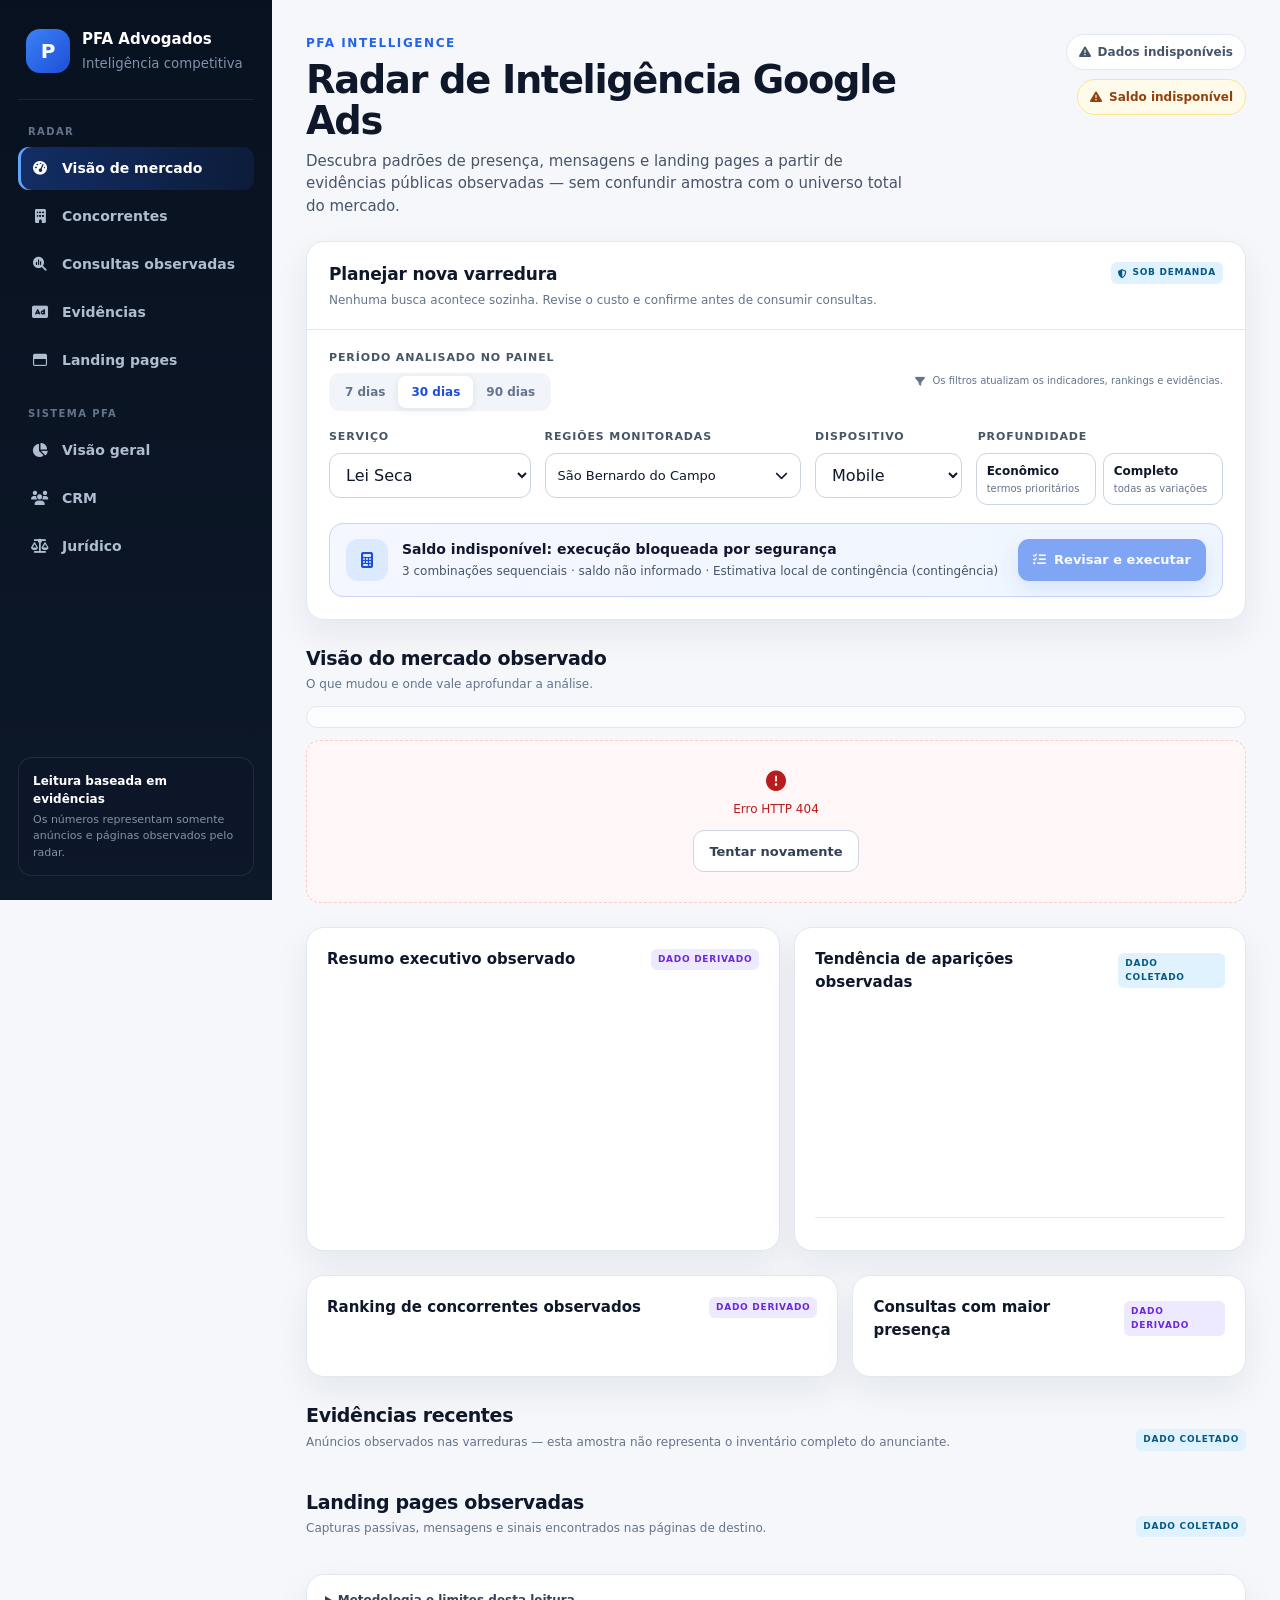
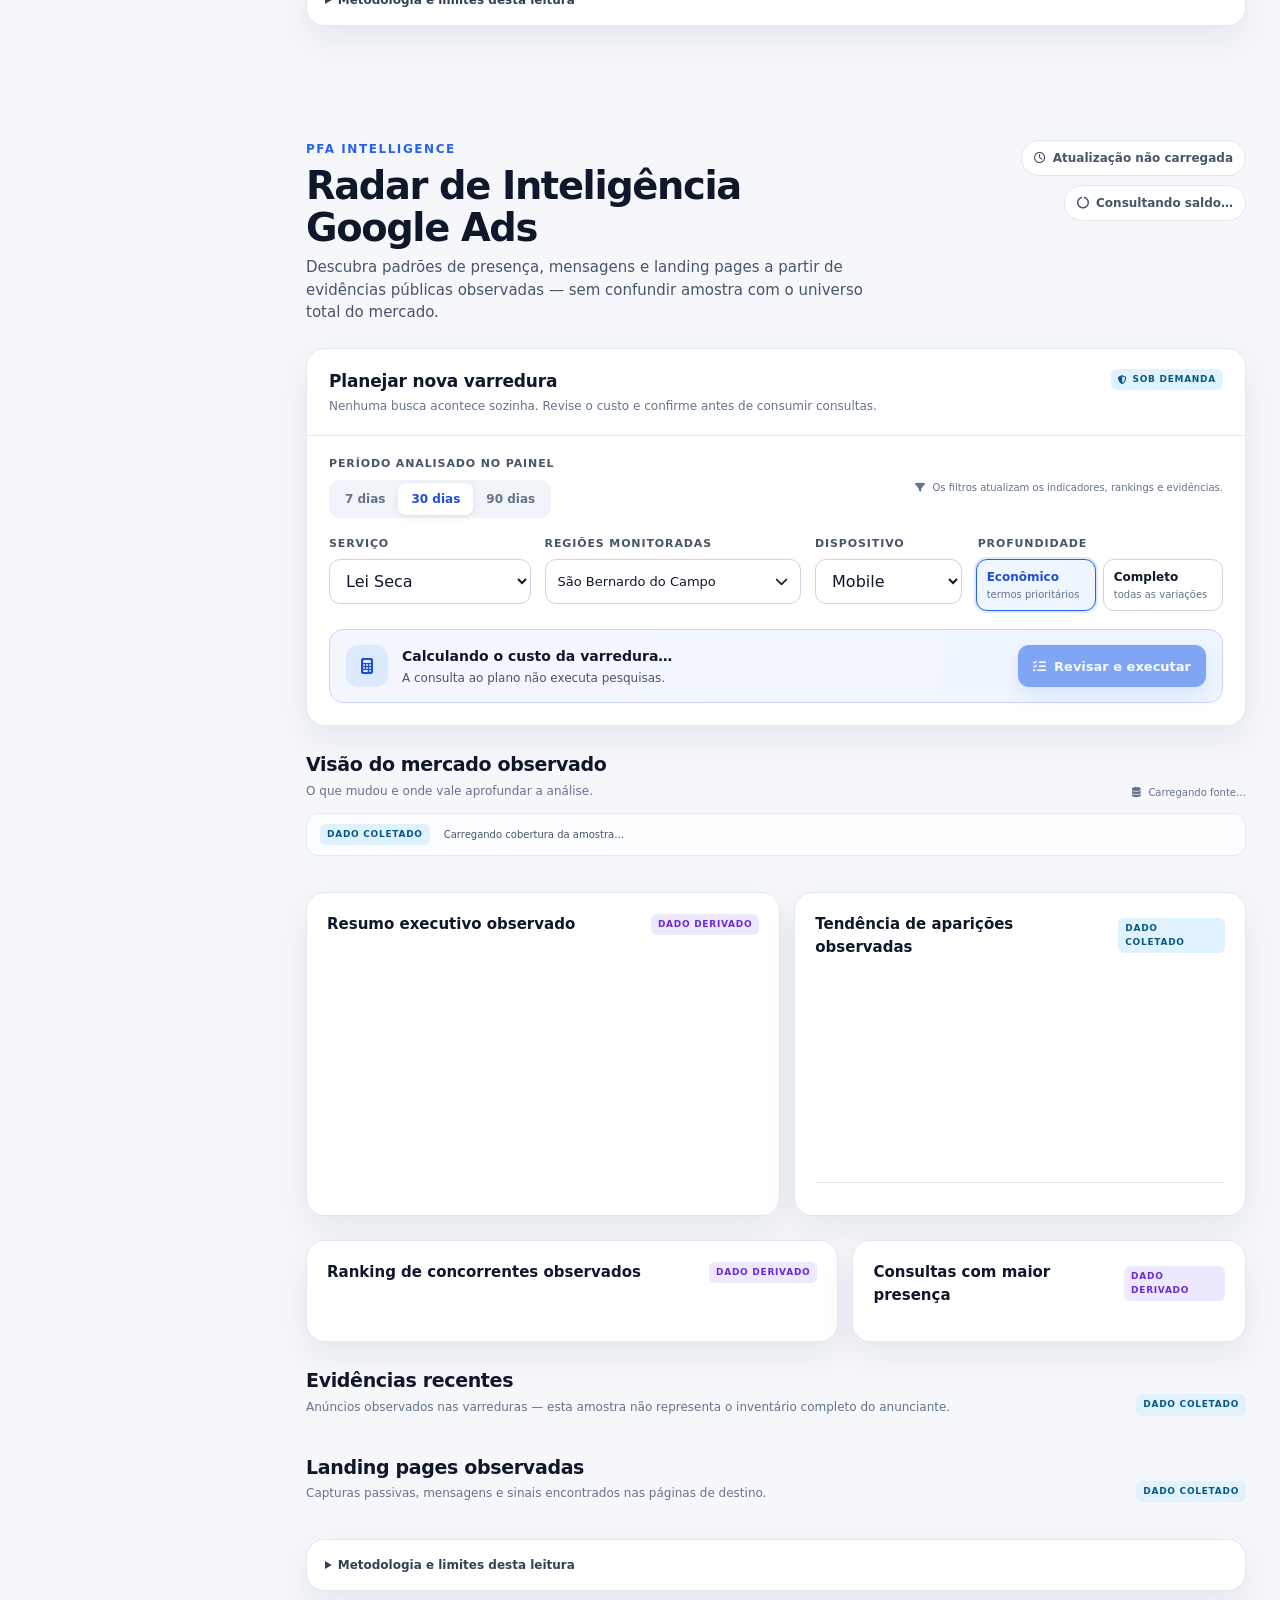
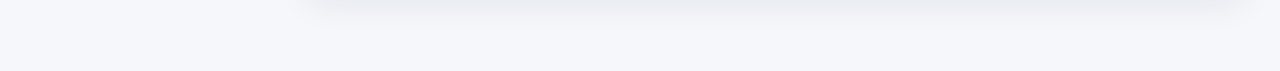
==== commit 6a53075c: "Merge branch 'main' of https://github.com/luisgugas1997-design/pfa-radar-ads # Conflicts: #	frontend" ====
--- a/frontend/radar_mockup.html
+++ b/frontend/radar_mockup.html
@@ -109,7 +109,6 @@
     .control:hover { border-color: #94a3b8; }
     .region-select { position: relative; }
     .region-select summary { display: flex; align-items: center; justify-content: space-between; gap: 10px; min-height: 45px; border: 1px solid var(--slate-300); border-radius: 11px; padding: 10px 12px; cursor: pointer; list-style: none; background: #fff; font-size: 13px; }
-    #region-label { min-width: 0; overflow: hidden; text-overflow: ellipsis; white-space: nowrap; }
     .region-select summary span { min-width: 0; overflow: hidden; text-overflow: ellipsis; white-space: nowrap; }
     .region-select summary::-webkit-details-marker { display: none; }
     .region-select[open] summary { border-color: var(--blue-600); box-shadow: 0 0 0 3px var(--blue-100); }
@@ -184,7 +183,7 @@
     .insight { display: grid; grid-template-columns: 32px 1fr; gap: 11px; padding: 12px; border: 1px solid var(--slate-200); border-radius: 12px; background: var(--slate-50); }
     .insight-number { display: grid; place-items: center; width: 29px; height: 29px; border-radius: 9px; color: var(--blue-700); background: var(--blue-100); font-size: 11px; font-weight: 900; }
     .insight p { margin-bottom: 7px; color: var(--slate-700); font-size: 12px; }
-    .trend-chart { display: flex; align-items: end; gap: 7px; min-width: 0; min-height: 210px; overflow: hidden; padding: 26px 4px 0; border-bottom: 1px solid var(--slate-200); }
+    .trend-chart { display: flex; align-items: end; gap: 7px; min-height: 210px; padding: 26px 4px 0; border-bottom: 1px solid var(--slate-200); }
     .trend-column { display: flex; flex: 1; flex-direction: column; align-items: center; justify-content: flex-end; height: 180px; min-width: 12px; }
     .trend-value { margin-bottom: 4px; color: var(--slate-500); font-size: 9px; font-weight: 700; }
     .trend-bar { width: min(32px, 75%); min-height: 3px; border-radius: 7px 7px 2px 2px; background: linear-gradient(180deg, #3b82f6, #1d4ed8); }
@@ -230,71 +229,6 @@
     .methodology { padding: 16px 18px; }
     .methodology summary { cursor: pointer; color: var(--slate-700); font-size: 12px; font-weight: 850; }
     .methodology-list { display: grid; gap: 8px; margin: 14px 0 0; padding-left: 18px; color: var(--slate-600); font-size: 11px; line-height: 1.55; }
-
-    .profile-dialog {
-      width: min(1120px, calc(100vw - 24px)); height: calc(100vh - 24px); max-height: calc(100vh - 24px);
-      margin: 12px 12px 12px auto; border-radius: 22px; color: var(--slate-950); background: var(--slate-50);
-    }
-    .profile-dialog[open] { display: flex; flex-direction: column; }
-    .profile-head { display: flex; flex: 0 0 auto; align-items: flex-start; justify-content: space-between; gap: 20px; padding: 20px 22px; border-bottom: 1px solid var(--slate-200); background: #fff; }
-    .profile-head-main { min-width: 0; }
-    .profile-head h2 { overflow: hidden; margin: 4px 0 2px; font-size: clamp(21px, 2.4vw, 30px); line-height: 1.15; text-overflow: ellipsis; white-space: nowrap; }
-    .profile-domain { overflow: hidden; color: var(--slate-500); font-size: 12px; text-overflow: ellipsis; white-space: nowrap; }
-    .profile-head-actions { display: flex; align-items: center; gap: 8px; }
-    .profile-scroll { flex: 1 1 auto; overflow: auto; padding: 20px 22px 34px; }
-    .profile-state { display: grid; min-height: 360px; place-items: center; padding: 30px; text-align: center; }
-    .profile-state > div { max-width: 440px; }
-    .profile-state i { display: block; margin-bottom: 12px; color: var(--blue-600); font-size: 28px; }
-    .profile-state h3 { margin-bottom: 6px; font-size: 17px; }
-    .profile-state p { margin-bottom: 14px; color: var(--slate-500); font-size: 12px; }
-    .profile-caveat { display: flex; align-items: flex-start; gap: 10px; margin-bottom: 15px; padding: 12px 14px; border: 1px solid #c7d2fe; border-radius: 13px; color: #3730a3; background: #eef2ff; font-size: 11px; }
-    .profile-caveat i { margin-top: 2px; }
-    .profile-kpis { display: grid; grid-template-columns: repeat(5, minmax(0, 1fr)); gap: 10px; margin-bottom: 16px; }
-    .profile-kpi { min-width: 0; padding: 13px; border: 1px solid var(--slate-200); border-radius: 13px; background: #fff; }
-    .profile-kpi strong { display: block; overflow: hidden; font-size: 19px; line-height: 1.2; text-overflow: ellipsis; white-space: nowrap; }
-    .profile-kpi span { display: block; margin-top: 4px; color: var(--slate-500); font-size: 9px; font-weight: 800; letter-spacing: .06em; text-transform: uppercase; }
-    .profile-tabs { position: sticky; z-index: 4; top: -20px; display: flex; gap: 5px; overflow-x: auto; margin: 0 -2px 16px; padding: 10px 2px; border-bottom: 1px solid var(--slate-200); background: rgba(248,250,252,.96); scrollbar-width: thin; }
-    .profile-tab { flex: 0 0 auto; min-height: 38px; border: 0; border-radius: 9px; padding: 8px 11px; cursor: pointer; color: var(--slate-600); background: transparent; font-size: 11px; font-weight: 850; }
-    .profile-tab[aria-selected="true"] { color: var(--blue-700); background: var(--blue-100); }
-    .profile-panel { min-width: 0; }
-    .profile-section { margin-bottom: 14px; padding: 17px; border: 1px solid var(--slate-200); border-radius: 15px; background: #fff; }
-    .profile-section:last-child { margin-bottom: 0; }
-    .profile-section-head { display: flex; align-items: flex-start; justify-content: space-between; gap: 14px; margin-bottom: 13px; }
-    .profile-section-head h3 { margin-bottom: 3px; font-size: 15px; }
-    .profile-section-head p { margin-bottom: 0; color: var(--slate-500); font-size: 10px; }
-    .profile-summary-grid { display: grid; grid-template-columns: repeat(3, minmax(0, 1fr)); gap: 9px; }
-    .profile-summary { padding: 12px; border-radius: 11px; background: var(--slate-50); }
-    .profile-summary strong { display: block; font-size: 16px; }
-    .profile-summary span { color: var(--slate-500); font-size: 9px; text-transform: uppercase; }
-    .profile-card-grid { display: grid; grid-template-columns: repeat(2, minmax(0, 1fr)); gap: 10px; }
-    .profile-card { min-width: 0; padding: 14px; border: 1px solid var(--slate-200); border-radius: 12px; background: var(--slate-50); }
-    .profile-card h4 { margin: 8px 0 5px; font-size: 13px; line-height: 1.35; }
-    .profile-card p { margin-bottom: 9px; color: var(--slate-600); font-size: 11px; }
-    .profile-card .source-line { margin-top: 9px; }
-    .profile-rows { display: grid; }
-    .profile-row { display: grid; grid-template-columns: minmax(150px, 1.25fr) repeat(2, minmax(90px, .55fr)) minmax(120px, .7fr); gap: 10px; align-items: center; padding: 11px 0; border-bottom: 1px solid var(--slate-100); font-size: 10px; }
-    .profile-row:last-child { border-bottom: 0; }
-    .profile-row strong { font-size: 11px; }
-    .profile-row-label { display: none; color: var(--slate-400); font-size: 8px; font-weight: 800; text-transform: uppercase; }
-    .profile-history { display: grid; gap: 8px; }
-    .history-row { display: grid; grid-template-columns: 105px 1fr auto; gap: 12px; align-items: center; padding: 10px 12px; border-radius: 11px; background: var(--slate-50); font-size: 10px; }
-    .history-bar { height: 8px; overflow: hidden; border-radius: 999px; background: var(--slate-200); }
-    .history-bar span { display: block; height: 100%; min-width: 3px; border-radius: inherit; background: var(--blue-600); }
-    .history-landing { padding: 12px 0; border-bottom: 1px solid var(--slate-100); }
-    .history-landing:last-child { border-bottom: 0; }
-    .history-landing-main { display: flex; align-items: center; justify-content: space-between; gap: 12px; }
-    .history-landing-main > div { min-width: 0; }
-    .history-landing strong { display: block; overflow: hidden; text-overflow: ellipsis; white-space: nowrap; font-size: 11px; }
-    .snapshot-result { margin-top: 9px; }
-    .snapshot-item { display: grid; grid-template-columns: 120px 90px 1fr; gap: 8px; padding: 8px 10px; border-radius: 9px; background: var(--slate-50); font-size: 9px; }
-    .transparency-center { border-color: #bfdbfe; background: linear-gradient(135deg, #fff, #eff6ff); }
-    .transparency-cost { display: grid; grid-template-columns: repeat(3, minmax(0, 1fr)); gap: 8px; margin: 12px 0; }
-    .transparency-cost div { padding: 11px; border: 1px solid #bfdbfe; border-radius: 11px; background: rgba(255,255,255,.78); }
-    .transparency-cost strong { display: block; color: var(--blue-700); font-size: 15px; }
-    .transparency-cost span { color: var(--slate-500); font-size: 9px; text-transform: uppercase; }
-    .transparency-image { width: 100%; max-height: 210px; margin-bottom: 10px; border: 1px solid var(--slate-200); border-radius: 9px; object-fit: contain; background: #fff; }
-    .inline-state { padding: 22px; border: 1px dashed var(--slate-300); border-radius: 12px; color: var(--slate-500); text-align: center; font-size: 11px; }
-    .profile-trigger { white-space: nowrap; }
 
     .empty, .error-state, .loading-state { grid-column: 1 / -1; padding: 30px; border: 1px dashed var(--slate-300); border-radius: 14px; color: var(--slate-500); background: #fff; text-align: center; font-size: 12px; }
     .error-state { border-color: #fecaca; color: var(--red-700); background: #fff7f7; }
@@ -334,8 +268,6 @@
       .overview-grid, .rank-grid { grid-template-columns: 1fr; }
       .hero { flex-direction: column; }
       .hero-meta { justify-content: flex-start; }
-      .profile-kpis { grid-template-columns: repeat(3, minmax(0, 1fr)); }
-      .profile-dialog { width: calc(100vw - 12px); height: calc(100vh - 12px); max-height: calc(100vh - 12px); margin: 6px; }
     }
     @media (max-width: 650px) {
       .content { padding-inline: 13px; }
@@ -350,21 +282,6 @@
       .dialog-summary { grid-template-columns: 1fr 1fr; }
       .dialog-actions { flex-direction: column-reverse; }
       .dialog-actions .button { width: 100%; }
-      .profile-dialog { width: 100vw; height: 100vh; max-height: 100vh; margin: 0; border-radius: 0; }
-      .profile-head { padding: 15px; }
-      .profile-scroll { padding: 14px 13px 28px; }
-      .profile-head h2 { font-size: 21px; }
-      .profile-kpis { grid-template-columns: repeat(2, minmax(0, 1fr)); }
-      .profile-kpi:last-child { grid-column: 1 / -1; }
-      .profile-card-grid, .profile-summary-grid, .transparency-cost { grid-template-columns: 1fr; }
-      .profile-row { grid-template-columns: 1fr 1fr; gap: 7px 10px; }
-      .profile-row > :first-child { grid-column: 1 / -1; }
-      .profile-row-label { display: block; }
-      .history-row { grid-template-columns: 80px 1fr; }
-      .history-row > :last-child { grid-column: 2; }
-      .history-landing-main { align-items: flex-start; flex-direction: column; }
-      .snapshot-item { grid-template-columns: 1fr 1fr; }
-      .snapshot-item > :last-child { grid-column: 1 / -1; }
     }
     @media (prefers-reduced-motion: reduce) {
       html { scroll-behavior: auto; }
@@ -589,26 +506,6 @@
     </div>
   </dialog>
 
-  <dialog id="advertiser-dialog" class="profile-dialog" aria-labelledby="advertiser-profile-title" aria-describedby="advertiser-profile-description">
-    <header class="profile-head">
-      <div class="profile-head-main">
-        <span class="tag derived">Perfil analítico observado</span>
-        <h2 id="advertiser-profile-title">Perfil do concorrente</h2>
-        <div id="advertiser-profile-domain" class="profile-domain">Carregando domínio…</div>
-        <p id="advertiser-profile-description" class="source-line" style="margin:7px 0 0">Baseado somente nas evidências registradas pelo Radar.</p>
-      </div>
-      <div class="profile-head-actions">
-        <a id="advertiser-transparency-link" class="button ghost" href="https://adstransparency.google.com/?region=BR" target="_blank" rel="noopener noreferrer"><i class="fa-brands fa-google"></i>Transparência</a>
-        <button id="advertiser-dialog-close" class="icon-button" type="button" aria-label="Fechar perfil do concorrente"><i class="fa-solid fa-xmark"></i></button>
-      </div>
-    </header>
-    <div id="advertiser-profile-scroll" class="profile-scroll">
-      <div id="advertiser-profile-content" class="profile-state" role="status" aria-live="polite" aria-busy="true">
-        <div><i class="fa-solid fa-circle-notch fa-spin"></i><h3>Carregando perfil observado</h3><p>Consultando criativos, termos e landing pages registrados.</p></div>
-      </div>
-    </div>
-  </dialog>
-
   <script>
     "use strict";
 
@@ -635,25 +532,7 @@
       cancelRequested: false,
       dashboardTimer: null,
       planTimer: null,
-      advertiserDirectory: null,
-      advertiserDirectoryPromise: null,
-      advertiserProfile: {
-        sequence: 0,
-        reference: null,
-        data: null,
-        activeTab: "overview",
-        transparency: { status: "idle", data: null, message: "" },
-      },
     };
-
-    const PROFILE_TABS = [
-      { id: "overview", label: "Visão geral" },
-      { id: "creatives", label: "Criativos observados" },
-      { id: "terms", label: "Termos pesquisados pelo Radar" },
-      { id: "landings", label: "Landing pages" },
-      { id: "history", label: "Histórico" },
-      { id: "transparency", label: "Centro de Transparência" },
-    ];
 
     const $ = (selector, root = document) => root.querySelector(selector);
     const $$ = (selector, root = document) => Array.from(root.querySelectorAll(selector));
@@ -716,16 +595,6 @@
 
     function firstArray(...values) {
       return values.find(Array.isArray) || [];
-    }
-
-    function firstPopulatedArray(...values) {
-      return values.find((value) => Array.isArray(value) && value.length)
-        || values.find(Array.isArray)
-        || [];
-    }
-
-    function firstDefined(...values) {
-      return values.find((value) => value !== null && value !== undefined && value !== "");
     }
 
     function firstObject(...values) {
@@ -927,7 +796,6 @@
       const snapshot = firstObject(item.latest_snapshot, item.snapshot);
       return {
         id: item.id,
-        advertiserId: firstDefined(item.advertiser_id, item.advertiserId),
         searchRunId: item.search_run_id,
         advertiser: item.advertiser || item.advertiser_name || item.domain || "Anunciante não identificado",
         domain: item.domain || item.advertiser_domain || "",
@@ -1051,7 +919,6 @@
           ? { text: item, confidence: "Média", kind: "derived" }
           : { text: item.text || item.message || item.insight, confidence: item.confidence || item.confidence_level || (item.kind === "observed" ? "Alta" : "Média"), kind: item.kind || "derived" }).filter((item) => item.text),
         competitors: competitorsRaw.map((item) => ({
-          advertiserId: firstDefined(item.advertiser_id, item.advertiserId, item.id),
           name: item.name || item.advertiser || item.display_name || item.domain,
           domain: item.domain || item.advertiser_domain || "",
           uniqueAds: firstNumber(item.unique_ads_observed, item.unique_ads, item.ads_count),
@@ -1093,403 +960,6 @@
       };
     }
 
-    function normalizeAdvertiserSummary(item) {
-      return {
-        advertiserId: firstDefined(item.advertiser_id, item.advertiserId, item.id),
-        name: item.advertiser || item.name || item.display_name || item.domain || "Concorrente observado",
-        domain: item.domain || item.advertiser_domain || "",
-        observations: firstNumber(item.observations, item.appearances, item.total_observations),
-        uniqueAds: firstNumber(item.unique_ads_observed, item.unique_ads, item.creatives_count),
-        queryCount: firstNumber(item.query_count, item.queries_observed, item.queries),
-        landingCount: firstNumber(item.landing_page_count, item.landing_pages_observed, item.landing_pages),
-        firstSeen: item.first_observed_at || item.first_seen_at || item.first_seen,
-        lastSeen: item.last_observed_at || item.last_seen_at || item.last_seen,
-      };
-    }
-
-    function normalizeAdvertiserProfile(raw) {
-      const advertiserRaw = firstObject(raw.advertiser_observed_profile, raw.advertiser, raw.profile, raw.item);
-      const metricsRaw = firstObject(raw.metrics, advertiserRaw.metrics, advertiserRaw);
-      const summary = normalizeAdvertiserSummary({ ...advertiserRaw, ...metricsRaw });
-      const queries = firstPopulatedArray(raw.top_queries_observed, raw.queries, raw.term_map?.items, raw.terms, raw.keywords).map((item) => ({
-        query: item.query_observed || item.query || item.keyword || item.term || "Consulta não informada",
-        observations: firstNumber(item.observations, item.appearances, item.count),
-        searchRuns: firstNumber(item.search_runs_with_presence, item.search_runs, item.completed_runs, item.runs),
-        locations: firstPopulatedArray(item.locations_observed, item.locations, item.regions, item.cities).map(String),
-        devices: firstPopulatedArray(item.devices_observed, item.devices).map(String),
-        lastObservedAt: item.last_observed_at || item.last_seen_at || item.last_seen,
-      }));
-      const creatives = firstPopulatedArray(raw.recent_creative_variations_observed, raw.creatives, raw.ads, raw.ad_creatives).map((item) => ({
-        fingerprint: item.variation_fingerprint || item.fingerprint || item.id || "",
-        title: item.title || item.headline || "Criativo sem título",
-        description: item.description || item.copy || "Descrição não disponível.",
-        targetUrl: item.target_url || item.landing_page_url || item.link || "",
-        observations: firstNumber(item.observations, item.appearances, item.count),
-        firstObservedAt: item.first_observed_at || item.first_seen_at || item.first_seen,
-        lastObservedAt: item.last_observed_at || item.last_seen_at || item.last_seen,
-        queries: firstPopulatedArray(item.queries_observed, item.queries, item.terms, item.keywords).map(String),
-        locations: firstPopulatedArray(item.locations_observed, item.locations, item.regions, item.cities).map(String),
-        devices: firstPopulatedArray(item.devices_observed, item.devices).map(String),
-      }));
-      const landingPages = firstPopulatedArray(raw.landing_pages_observed, raw.landing_pages, raw.landings, raw.pages).map((item) => {
-        const snapshot = firstObject(item.latest_snapshot, item.snapshot);
-        return {
-          landingPageId: firstDefined(item.landing_page_id, item.landingPageId, item.id),
-          url: item.url || item.canonical_url || item.target_url || "",
-          observations: firstNumber(item.observations, item.appearances, item.count),
-          firstObservedAt: item.first_observed_at || item.first_seen_at || item.first_seen,
-          lastObservedAt: item.last_observed_at || item.last_seen_at || item.last_seen,
-          snapshotCount: firstNumber(item.snapshot_count, item.snapshots_count),
-          latestSnapshot: {
-            status: snapshot.status || snapshot.capture_status || "",
-            h1: snapshot.h1 || snapshot.headline || "",
-            primaryCta: snapshot.primary_cta || "",
-            screenshotUrl: snapshot.screenshot_url || snapshot.screenshot_path || "",
-            capturedAt: snapshot.captured_at,
-          },
-        };
-      });
-      const timeline = firstPopulatedArray(raw.timeline_observed, raw.timeline, raw.history, raw.series).map((item) => ({
-        date: item.observed_day || item.date || item.day || item.period,
-        observations: firstNumber(item.observations, item.appearances, item.count),
-        uniqueAds: firstNumber(item.unique_ads_observed, item.unique_ads, item.creatives),
-        searchRuns: firstNumber(item.search_runs_with_presence, item.search_runs, item.completed_runs, item.runs),
-      })).filter((item) => item.date);
-      return {
-        advertiser: {
-          ...summary,
-          advertiserId: firstDefined(summary.advertiserId, raw.advertiser_id),
-          name: summary.name || "Concorrente observado",
-        },
-        metrics: {
-          observations: firstNumber(metricsRaw.observations, metricsRaw.appearances, summary.observations),
-          uniqueAds: firstNumber(metricsRaw.unique_ads_observed, metricsRaw.unique_ads, summary.uniqueAds, creatives.length),
-          searchRuns: firstNumber(metricsRaw.search_runs_with_presence, metricsRaw.search_runs, metricsRaw.runs),
-          queries: firstNumber(metricsRaw.queries_observed, metricsRaw.query_count, summary.queryCount, queries.length),
-          landingPages: firstNumber(metricsRaw.landing_pages_observed, metricsRaw.landing_page_count, summary.landingCount, landingPages.length),
-        },
-        queries,
-        creatives,
-        landingPages,
-        timeline,
-        methodology: firstObject(raw.methodology),
-      };
-    }
-
-    async function loadAdvertiserDirectory() {
-      if (Array.isArray(state.advertiserDirectory)) return state.advertiserDirectory;
-      if (state.advertiserDirectoryPromise) return state.advertiserDirectoryPromise;
-      const params = dashboardQueryString();
-      state.advertiserDirectoryPromise = fetchJson(`/api/radar/advertisers?${params}&page_size=100`, {}, 20000)
-        .then((raw) => {
-          const items = firstPopulatedArray(raw.advertisers_observed, raw.advertisers, raw.items, raw.results, raw.data).map(normalizeAdvertiserSummary);
-          state.advertiserDirectory = items;
-          return items;
-        })
-        .finally(() => { state.advertiserDirectoryPromise = null; });
-      return state.advertiserDirectoryPromise;
-    }
-
-    function normalizedDomain(value) {
-      return String(value || "").trim().toLocaleLowerCase("pt-BR").replace(/^www\./, "");
-    }
-
-    async function resolveAdvertiserReference(reference) {
-      if (reference.advertiserId) return reference;
-      const domain = normalizedDomain(reference.domain);
-      const name = String(reference.name || "").trim().toLocaleLowerCase("pt-BR");
-      const localMatch = state.dashboard?.competitors?.find((item) => (
-        (domain && normalizedDomain(item.domain) === domain)
-        || (name && String(item.name || "").trim().toLocaleLowerCase("pt-BR") === name)
-      ));
-      if (localMatch?.advertiserId) return { ...reference, advertiserId: localMatch.advertiserId };
-      const directory = await loadAdvertiserDirectory();
-      const match = directory.find((item) => (
-        (domain && normalizedDomain(item.domain) === domain)
-        || (name && String(item.name || "").trim().toLocaleLowerCase("pt-BR") === name)
-      ));
-      if (!match?.advertiserId) throw new Error("Este registro ainda não pôde ser vinculado a um perfil analítico.");
-      return { ...reference, ...match };
-    }
-
-    function profileReference(item) {
-      const domain = item.domain || item.advertiser_domain || "";
-      const match = state.dashboard?.competitors?.find((candidate) => normalizedDomain(candidate.domain) === normalizedDomain(domain));
-      return {
-        advertiserId: firstDefined(item.advertiserId, item.advertiser_id, match?.advertiserId),
-        domain,
-        name: item.name || item.advertiser || match?.name || domain || "Concorrente observado",
-      };
-    }
-
-    function advertiserProfileButton(item, label = "Ver perfil") {
-      const reference = profileReference(item);
-      if (!reference.advertiserId && !reference.domain && !reference.name) return "";
-      return `<button class="button ghost profile-trigger" type="button" data-open-advertiser data-advertiser-id="${escapeHtml(reference.advertiserId || "")}" data-advertiser-domain="${escapeHtml(reference.domain)}" data-advertiser-name="${escapeHtml(reference.name)}" aria-label="Abrir perfil analítico de ${escapeHtml(reference.name)}"><i class="fa-solid fa-chart-line"></i>${escapeHtml(label)}</button>`;
-    }
-
-    function profileKpi(value, label) {
-      return `<div class="profile-kpi"><strong>${escapeHtml(value)}</strong><span>${escapeHtml(label)}</span></div>`;
-    }
-
-    function profileEmpty(icon, message) {
-      return `<div class="inline-state"><i class="fa-solid ${icon}" style="display:block;margin-bottom:8px"></i>${escapeHtml(message)}</div>`;
-    }
-
-    function renderProfileOverview(data) {
-      const allLocations = [...new Set(data.queries.flatMap((item) => item.locations))];
-      const allDevices = [...new Set(data.queries.flatMap((item) => item.devices))];
-      const topQueries = data.queries.slice(0, 5);
-      return `<div class="profile-section"><div class="profile-section-head"><div><h3>Cobertura observada</h3><p>Dimensões nas quais o anunciante apareceu nas buscas registradas.</p></div><span class="tag collected">Dado coletado</span></div><div class="profile-summary-grid"><div class="profile-summary"><strong>${formatNumber(data.metrics.observations)}</strong><span>Aparições registradas</span></div><div class="profile-summary"><strong>${formatNumber(data.metrics.searchRuns)}</strong><span>Buscas com presença</span></div><div class="profile-summary"><strong>${formatNumber(allLocations.length)}</strong><span>Regiões observadas</span></div></div><div class="chips" style="margin-top:12px">${[...allLocations.map((item) => `Região: ${item}`), ...allDevices.map((item) => `Dispositivo: ${item}`)].slice(0, 12).map((item) => `<span class="chip">${escapeHtml(item)}</span>`).join("") || '<span class="chip">Dimensões não informadas</span>'}</div></div><div class="profile-section"><div class="profile-section-head"><div><h3>Consultas com maior presença observada</h3><p>São termos executados pelo Radar, não palavras-chave compradas pelo concorrente.</p></div><span class="tag derived">Leitura derivada</span></div>${topQueries.length ? `<div class="profile-rows">${topQueries.map((item) => `<div class="profile-row"><strong>${escapeHtml(item.query)}</strong><span><span class="profile-row-label">Aparições</span>${formatNumber(item.observations)} aparições</span><span><span class="profile-row-label">Buscas</span>${formatNumber(item.searchRuns)} buscas</span><span><span class="profile-row-label">Última observação</span>${escapeHtml(formatDate(item.lastObservedAt))}</span></div>`).join("")}</div>` : profileEmpty("fa-magnifying-glass", "Nenhuma consulta associada a este concorrente no recorte disponível.")}</div>`;
-    }
-
-    function renderProfileCreatives(data) {
-      if (!data.creatives.length) return profileEmpty("fa-rectangle-ad", "Nenhum criativo observado foi associado a este concorrente.");
-      return `<div class="profile-section"><div class="profile-section-head"><div><h3>Criativos únicos observados</h3><p>Deduplicados pelo Radar; não representam todo o inventário do anunciante.</p></div><span class="tag derived">Dado derivado</span></div><div class="profile-card-grid">${data.creatives.map((item) => {
-        const target = safeLandingUrl(item.targetUrl);
-        const chips = [...item.queries.slice(0, 3), ...item.locations.slice(0, 2), ...item.devices.slice(0, 2)];
-        return `<article class="profile-card"><span class="tag collected">${formatNumber(item.observations)} aparições</span><h4>${escapeHtml(item.title)}</h4><p>${escapeHtml(item.description)}</p><div class="chips">${chips.map((chip) => `<span class="chip">${escapeHtml(chip)}</span>`).join("")}</div><div class="source-line"><span>${escapeHtml(formatDate(item.firstObservedAt))}</span><span>→</span><span>${escapeHtml(formatDate(item.lastObservedAt))}</span></div>${target ? `<a class="button ghost" href="${escapeHtml(target)}" target="_blank" rel="noopener noreferrer" style="margin-top:10px"><i class="fa-solid fa-arrow-up-right-from-square"></i>Abrir landing observada</a>` : ""}</article>`;
-      }).join("")}</div></div>`;
-    }
-
-    function renderProfileTerms(data) {
-      if (!data.queries.length) return profileEmpty("fa-magnifying-glass", "Nenhum termo pesquisado pelo Radar foi associado a este concorrente.");
-      return `<div class="profile-caveat"><i class="fa-solid fa-circle-info"></i><span><b>Importante:</b> estes são termos pesquisados pelo Radar nos quais o anúncio apareceu. Eles não revelam nem comprovam as palavras-chave compradas pelo concorrente.</span></div><div class="profile-section"><div class="profile-section-head"><div><h3>Mapa de termos observados</h3><p>Frequência dentro da amostra coletada.</p></div><span class="tag collected">Radar PFA</span></div><div class="profile-rows">${data.queries.map((item) => `<div class="profile-row"><strong>${escapeHtml(item.query)}</strong><span><span class="profile-row-label">Aparições</span>${formatNumber(item.observations)} aparições</span><span><span class="profile-row-label">Buscas</span>${formatNumber(item.searchRuns)} buscas</span><span><span class="profile-row-label">Contexto</span>${escapeHtml([...item.locations, ...item.devices].slice(0, 3).join(" · ") || "não informado")}</span></div>`).join("")}</div></div>`;
-    }
-
-    function renderProfileLandings(data) {
-      if (!data.landingPages.length) return profileEmpty("fa-window-maximize", "Nenhuma landing page foi associada às observações deste concorrente.");
-      return `<div class="profile-section"><div class="profile-section-head"><div><h3>Landing pages associadas</h3><p>URLs e capturas passivas encontradas nas observações.</p></div><span class="tag collected">Dado coletado</span></div><div class="profile-card-grid">${data.landingPages.map((item) => {
-        const target = safeLandingUrl(item.url);
-        const snapshot = item.latestSnapshot;
-        const captured = snapshot.status === "captured";
-        return `<article class="profile-card"><span class="tag ${captured ? "collected" : "warning"}">${captured ? "Captura concluída" : snapshot.status === "failed" ? "Captura falhou" : "URL observada"}</span><h4>${escapeHtml(snapshot.h1 || item.url || "Landing page")}</h4>${snapshot.primaryCta ? `<p><b>CTA:</b> ${escapeHtml(snapshot.primaryCta)}</p>` : ""}<div class="chips"><span class="chip">${formatNumber(item.observations)} aparições</span><span class="chip">${formatNumber(item.snapshotCount)} snapshots</span></div><div class="source-line"><span>${escapeHtml(formatDate(item.firstObservedAt))}</span><span>→</span><span>${escapeHtml(formatDate(item.lastObservedAt))}</span></div>${target ? `<a class="button ghost" href="${escapeHtml(target)}" target="_blank" rel="noopener noreferrer" style="margin-top:10px"><i class="fa-solid fa-arrow-up-right-from-square"></i>Abrir página</a>` : ""}</article>`;
-      }).join("")}</div></div>`;
-    }
-
-    function renderProfileHistory(data) {
-      const max = Math.max(...data.timeline.map((item) => item.observations), 1);
-      const timeline = data.timeline.length
-        ? `<div class="profile-history">${data.timeline.map((item) => `<div class="history-row"><strong>${escapeHtml(formatDate(item.date))}</strong><div class="history-bar" title="${formatNumber(item.observations)} aparições"><span style="width:${Math.max(2, Math.round((item.observations / max) * 100))}%"></span></div><span>${formatNumber(item.observations)} aparições · ${formatNumber(item.uniqueAds)} únicos</span></div>`).join("")}</div>`
-        : profileEmpty("fa-clock-rotate-left", "Ainda não há série histórica suficiente para este concorrente.");
-      const landingHistory = data.landingPages.length
-        ? data.landingPages.map((item) => `<div class="history-landing"><div class="history-landing-main"><div><strong>${escapeHtml(item.url || "Landing page")}</strong><span class="source-line">${formatNumber(item.snapshotCount)} snapshots registrados</span></div><button class="button ghost" type="button" data-load-snapshots data-landing-page-id="${escapeHtml(item.landingPageId || "")}" ${item.landingPageId ? "" : "disabled"}><i class="fa-solid fa-clock-rotate-left"></i>Ver snapshots</button></div><div class="snapshot-result" aria-live="polite"></div></div>`).join("")
-        : profileEmpty("fa-window-maximize", "Nenhuma landing page disponível para consultar snapshots.");
-      return `<div class="profile-section"><div class="profile-section-head"><div><h3>Linha do tempo de aparições</h3><p>Histórico observado nas buscas do Radar.</p></div><span class="tag collected">Dado coletado</span></div>${timeline}</div><div class="profile-section"><div class="profile-section-head"><div><h3>Histórico de landing pages</h3><p>A consulta detalhada ocorre somente ao clicar.</p></div><span class="tag collected">Snapshots</span></div>${landingHistory}</div>`;
-    }
-
-    function transparencyPanelShell() {
-      return `<div class="profile-section transparency-center"><div class="profile-section-head"><div><h3>Centro de Transparência Google</h3><p>Consulta complementar e manual de criativos públicos.</p></div><span class="tag collected">Transparência Google / observado</span></div><div class="profile-caveat"><i class="fa-solid fa-triangle-exclamation"></i><span>Os resultados não comprovam inventário completo, investimento, segmentação nem que uma campanha esteja ativa neste momento.</span></div><div class="transparency-cost"><div><strong>até 100</strong><span>criativos por consulta</span></div><div><strong>~1 crédito</strong><span>estimativa de consumo</span></div><div><strong>0 páginas extras</strong><span>sem paginação automática</span></div></div><div id="transparency-content" aria-live="polite"></div></div>`;
-    }
-
-    function renderProfileLoading(reference = {}) {
-      $("#advertiser-profile-title").textContent = reference.name || "Perfil do concorrente";
-      $("#advertiser-profile-domain").textContent = reference.domain || "Resolvendo anunciante…";
-      const content = $("#advertiser-profile-content");
-      content.className = "profile-state";
-      content.setAttribute("role", "status");
-      content.setAttribute("aria-live", "polite");
-      content.setAttribute("aria-busy", "true");
-      content.innerHTML = '<div><i class="fa-solid fa-circle-notch fa-spin"></i><h3>Carregando perfil observado</h3><p>Consultando criativos, termos e landing pages registrados.</p></div>';
-    }
-
-    function renderProfileError(message) {
-      const content = $("#advertiser-profile-content");
-      content.className = "profile-state";
-      content.setAttribute("role", "alert");
-      content.removeAttribute("aria-live");
-      content.setAttribute("aria-busy", "false");
-      content.innerHTML = `<div><i class="fa-solid fa-circle-exclamation" style="color:var(--red-700)"></i><h3>Perfil indisponível</h3><p>${escapeHtml(message)}</p><button class="button secondary" type="button" data-action="retry-profile"><i class="fa-solid fa-rotate-right"></i>Tentar novamente</button></div>`;
-    }
-
-    function renderAdvertiserProfile(data) {
-      const advertiser = data.advertiser;
-      state.advertiserProfile.data = data;
-      $("#advertiser-profile-title").textContent = advertiser.name;
-      $("#advertiser-profile-domain").textContent = advertiser.domain || "Domínio não informado";
-      $("#advertiser-transparency-link").href = transparencyUrl(advertiser);
-      const content = $("#advertiser-profile-content");
-      content.className = "";
-      content.removeAttribute("role");
-      content.removeAttribute("aria-live");
-      content.setAttribute("aria-busy", "false");
-      const tabs = PROFILE_TABS.map((tab, index) => `<button id="profile-tab-${tab.id}" class="profile-tab" type="button" role="tab" aria-selected="${index === 0}" aria-controls="profile-panel-${tab.id}" tabindex="${index === 0 ? "0" : "-1"}" data-profile-tab="${tab.id}">${escapeHtml(tab.label)}</button>`).join("");
-      const panels = {
-        overview: renderProfileOverview(data),
-        creatives: renderProfileCreatives(data),
-        terms: renderProfileTerms(data),
-        landings: renderProfileLandings(data),
-        history: renderProfileHistory(data),
-        transparency: transparencyPanelShell(),
-      };
-      content.innerHTML = `<div class="profile-caveat"><i class="fa-solid fa-shield-halved"></i><span><b>Escopo da leitura:</b> todos os números são evidências observadas nas consultas do Radar. Não representam keywords compradas, investimento, impression share ou o inventário completo do concorrente.</span></div><div class="profile-kpis">${profileKpi(formatNumber(data.metrics.uniqueAds), "Criativos únicos observados")}${profileKpi(formatNumber(data.metrics.queries), "Consultas observadas")}${profileKpi(formatNumber(data.metrics.landingPages), "Landing pages observadas")}${profileKpi(formatDate(advertiser.firstSeen), "Primeira aparição")}${profileKpi(formatDate(advertiser.lastSeen), "Última aparição")}</div><div class="profile-tabs" role="tablist" aria-label="Seções do perfil do concorrente">${tabs}</div>${PROFILE_TABS.map((tab, index) => `<section id="profile-panel-${tab.id}" class="profile-panel" role="tabpanel" aria-labelledby="profile-tab-${tab.id}" ${index === 0 ? "" : "hidden"}>${panels[tab.id]}</section>`).join("")}`;
-      activateProfileTab("overview");
-    }
-
-    function activateProfileTab(tabId, focusTab = false) {
-      if (!PROFILE_TABS.some((tab) => tab.id === tabId)) return;
-      state.advertiserProfile.activeTab = tabId;
-      $$("[data-profile-tab]", $("#advertiser-dialog")).forEach((button) => {
-        const active = button.dataset.profileTab === tabId;
-        button.setAttribute("aria-selected", String(active));
-        button.tabIndex = active ? 0 : -1;
-        if (active && focusTab) button.focus();
-      });
-      $$(".profile-panel", $("#advertiser-dialog")).forEach((panel) => {
-        panel.hidden = panel.id !== `profile-panel-${tabId}`;
-      });
-      if (tabId === "transparency") loadTransparencyStored();
-    }
-
-    async function openAdvertiserProfile(reference) {
-      const dialog = $("#advertiser-dialog");
-      if (!dialog.open) dialog.showModal();
-      const sequence = ++state.advertiserProfile.sequence;
-      state.advertiserProfile.reference = { ...reference };
-      state.advertiserProfile.data = null;
-      state.advertiserProfile.activeTab = "overview";
-      state.advertiserProfile.transparency = { status: "idle", data: null, message: "" };
-      renderProfileLoading(reference);
-      try {
-        const resolved = await resolveAdvertiserReference(reference);
-        if (sequence !== state.advertiserProfile.sequence || !dialog.open) return;
-        state.advertiserProfile.reference = resolved;
-        const raw = await fetchJson(`/api/radar/advertisers/${encodeURIComponent(resolved.advertiserId)}?${dashboardQueryString()}`, {}, 25000);
-        if (sequence !== state.advertiserProfile.sequence || !dialog.open) return;
-        const data = normalizeAdvertiserProfile(raw);
-        if (!data.advertiser.advertiserId) data.advertiser.advertiserId = resolved.advertiserId;
-        if (!data.advertiser.domain) data.advertiser.domain = resolved.domain || "";
-        if (!data.advertiser.name) data.advertiser.name = resolved.name || data.advertiser.domain;
-        renderAdvertiserProfile(data);
-      } catch (error) {
-        if (sequence !== state.advertiserProfile.sequence || !dialog.open) return;
-        renderProfileError(error.status === 404
-          ? "O perfil detalhado estará disponível após a atualização da API."
-          : error.message || "Não foi possível carregar o perfil analítico.");
-      }
-    }
-
-    function transparencyEpochDate(value) {
-      const numeric = Number(value);
-      if (!Number.isFinite(numeric) || numeric <= 0) return null;
-      const date = new Date(numeric < 1e12 ? numeric * 1000 : numeric);
-      return Number.isNaN(date.getTime()) ? null : date.toISOString();
-    }
-
-    function normalizeTransparency(raw) {
-      const container = firstObject(raw.data, raw.result, raw.transparency, raw);
-      const items = firstPopulatedArray(container.creatives, container.items, container.ads, container.results, raw.creatives, raw.items).slice(0, 100).map((item) => ({
-        title: item.title || item.headline || item.ad_title || item.advertiser_name || (item.ad_creative_id ? `Criativo ${item.ad_creative_id}` : "Criativo observado"),
-        description: item.description || item.copy || item.text || [item.creative_format, item.target_domain].filter(Boolean).join(" · ") || "Metadados textuais não disponíveis.",
-        format: item.creative_format || item.format || item.type || item.ad_format || "formato não informado",
-        previewUrl: item.preview_link || item.details_link || item.target_url || item.landing_page_url || item.link || "",
-        imageUrl: item.image_url || item.thumbnail_url || "",
-        firstShown: item.first_shown || item.first_seen_at || item.start_date || transparencyEpochDate(item.first_shown_epoch),
-        lastShown: item.last_shown || item.last_seen_at || item.end_date || transparencyEpochDate(item.last_shown_epoch),
-      }));
-      return {
-        items,
-        observedAt: container.latest_scan?.completed_at || container.latest_scan?.requested_at || container.observed_at || container.collected_at || container.updated_at || raw.observed_at || new Date().toISOString(),
-      };
-    }
-
-    function renderTransparencyState() {
-      const container = $("#transparency-content");
-      if (!container) return;
-      const current = state.advertiserProfile.transparency;
-      if (current.status === "loading") {
-        container.innerHTML = '<div class="inline-state"><i class="fa-solid fa-circle-notch fa-spin" style="display:block;margin-bottom:8px"></i>Consultando o Centro de Transparência…</div>';
-        return;
-      }
-      if (current.status === "unavailable") {
-        container.innerHTML = '<div class="inline-state"><i class="fa-solid fa-clock" style="display:block;margin-bottom:8px"></i>Disponível após atualização da API.</div>';
-        return;
-      }
-      if (current.status === "error") {
-        container.innerHTML = `<div class="inline-state"><i class="fa-solid fa-circle-exclamation" style="display:block;margin-bottom:8px"></i>${escapeHtml(current.message || "Não foi possível consultar os dados armazenados.")}<br><button class="button secondary" type="button" data-action="retry-transparency" style="margin-top:10px">Tentar novamente</button></div>`;
-        return;
-      }
-      if (current.status === "success") {
-        const data = current.data;
-        const results = data.items.length
-          ? `<div class="profile-card-grid" style="margin-top:12px">${data.items.map((item) => {
-            const preview = safeUrl(item.previewUrl);
-            const image = safeUrl(item.imageUrl);
-            return `<article class="profile-card">${image ? `<img class="transparency-image" src="${escapeHtml(image)}" alt="Prévia do criativo observado no Centro de Transparência" loading="lazy">` : ""}<span class="tag collected">Transparência Google / observado</span><h4>${escapeHtml(item.title)}</h4><p>${escapeHtml(item.description)}</p><div class="chips"><span class="chip">${escapeHtml(item.format)}</span></div><div class="source-line"><span>${escapeHtml(formatDate(item.firstShown))}</span><span>→</span><span>${escapeHtml(formatDate(item.lastShown))}</span></div>${preview ? `<a class="button ghost" href="${escapeHtml(preview)}" target="_blank" rel="noopener noreferrer" style="margin-top:9px">Abrir criativo no Google</a>` : ""}</article>`;
-          }).join("")}</div>`
-          : profileEmpty("fa-rectangle-ad", "Nenhum criativo foi retornado nessa consulta. Isso não comprova ausência de campanhas.");
-        container.innerHTML = `<div class="source-line"><span>${formatNumber(data.items.length)} criativos retornados</span><span>·</span><span>Consulta de ${escapeHtml(formatDate(data.observedAt, true))}</span></div>${results}<button class="button primary" type="button" data-action="scan-transparency" style="margin-top:12px"><i class="fa-solid fa-magnifying-glass"></i>Nova consulta manual (~1 crédito)</button>`;
-        return;
-      }
-      container.innerHTML = '<div class="inline-state">Consulte resultados já armazenados ou inicie manualmente uma única busca, sem paginação automática.</div><button class="button primary" type="button" data-action="scan-transparency" style="margin-top:12px"><i class="fa-solid fa-magnifying-glass"></i>Consultar manualmente (~1 crédito)</button>';
-    }
-
-    async function loadTransparencyStored() {
-      const profile = state.advertiserProfile;
-      if (!profile.data || profile.transparency.status !== "idle") {
-        renderTransparencyState();
-        return;
-      }
-      const advertiserId = profile.data.advertiser.advertiserId || profile.reference?.advertiserId;
-      if (!advertiserId) return;
-      profile.transparency = { status: "loading", data: null, message: "" };
-      renderTransparencyState();
-      try {
-        const raw = await fetchJson(`/api/radar/advertisers/${encodeURIComponent(advertiserId)}/transparency`, {}, 20000);
-        profile.transparency = { status: "success", data: normalizeTransparency(raw), message: "" };
-      } catch (error) {
-        profile.transparency = error.status === 404
-          ? { status: "unavailable", data: null, message: "" }
-          : { status: "error", data: null, message: error.message };
-      }
-      renderTransparencyState();
-    }
-
-    async function executeTransparencyScan() {
-      const profile = state.advertiserProfile;
-      const advertiserId = profile.data?.advertiser?.advertiserId || profile.reference?.advertiserId;
-      if (!advertiserId || profile.transparency.status === "loading") return;
-      const confirmed = window.confirm("Confirmar consulta manual ao Centro de Transparência? A estimativa é de 1 crédito para até 100 criativos, sem paginação automática.");
-      if (!confirmed) return;
-      profile.transparency = { status: "loading", data: null, message: "" };
-      renderTransparencyState();
-      try {
-        const scanResult = await fetchJson(`/api/radar/advertisers/${encodeURIComponent(advertiserId)}/transparency/scan`, {
-          method: "POST",
-          headers: { "Content-Type": "application/json" },
-          body: JSON.stringify({ confirm_cost: true, num: 100 }),
-        }, 60000);
-        const storedResult = await fetchJson(`/api/radar/advertisers/${encodeURIComponent(advertiserId)}/transparency`, {}, 20000).catch(() => scanResult);
-        profile.transparency = { status: "success", data: normalizeTransparency(storedResult), message: "" };
-      } catch (error) {
-        profile.transparency = error.status === 404
-          ? { status: "unavailable", data: null, message: "" }
-          : { status: "error", data: null, message: error.message || "A consulta manual falhou." };
-      }
-      renderTransparencyState();
-    }
-
-    async function loadLandingSnapshots(button) {
-      const landingPageId = button.dataset.landingPageId;
-      const result = button.closest(".history-landing")?.querySelector(".snapshot-result");
-      if (!landingPageId || !result || button.disabled) return;
-      button.disabled = true;
-      result.innerHTML = '<div class="inline-state"><i class="fa-solid fa-circle-notch fa-spin"></i> Carregando snapshots…</div>';
-      try {
-        const raw = await fetchJson(`/api/radar/landing-pages/${encodeURIComponent(landingPageId)}/snapshots`, {}, 20000);
-        const snapshots = firstPopulatedArray(raw.snapshots_observed, raw.snapshots, raw.items, raw.results, raw.data);
-        result.innerHTML = snapshots.length
-          ? snapshots.map((item) => `<div class="snapshot-item"><span>${escapeHtml(formatDate(item.captured_at || item.observed_at, true))}</span><span class="tag ${item.status === "captured" || item.capture_status === "captured" ? "collected" : "warning"}">${escapeHtml(item.status || item.capture_status || "registrado")}</span><span>${escapeHtml(item.h1 || item.headline || item.primary_cta || "Conteúdo não extraído")}</span></div>`).join("")
-          : profileEmpty("fa-clock-rotate-left", "Nenhum snapshot detalhado foi retornado.");
-      } catch (error) {
-        result.innerHTML = error.status === 404
-          ? '<div class="inline-state">Disponível após atualização da API.</div>'
-          : `<div class="inline-state">${escapeHtml(error.message || "Não foi possível carregar os snapshots.")}</div>`;
-      } finally {
-        button.disabled = false;
-      }
-    }
-
     function kpiCard(icon, value, label, type, meta) {
       return `<article class="kpi"><div class="kpi-top"><span class="kpi-icon"><i class="fa-solid ${icon}"></i></span><span class="tag ${type === "coletado" ? "collected" : "derived"}">${type === "coletado" ? "Dado coletado" : "Dado derivado"}</span></div><div class="kpi-value">${formatNumber(value)}</div><p class="kpi-label">${escapeHtml(label)}</p><div class="source-line"><span>Dados até ${escapeHtml(formatDate(meta.dataUntil || meta.generatedAt))}</span><span>·</span><span class="confidence">Confiança ${escapeHtml(meta.confidence)}</span></div></article>`;
     }
@@ -1562,7 +1032,7 @@
       if (!data.competitors.length) {
         competitors.innerHTML = '<li class="empty"><i class="fa-solid fa-building-circle-xmark"></i>Nenhum concorrente observado neste recorte.</li>';
       } else {
-        competitors.innerHTML = data.competitors.slice(0, 8).map((item, index) => `<li class="rank-row"><span class="rank-pos">${index + 1}</span><div class="rank-name"><strong>${escapeHtml(item.name || item.domain || "Anunciante")}</strong><span>${escapeHtml(item.domain || "domínio não informado")} · ${formatNumber(item.presenceRate)}% de presença na amostra · ${formatNumber(item.regions)} regiões</span></div><div class="rank-metrics"><span class="metric-mini"><b>${formatNumber(item.uniqueAds)}</b><small>únicos observados</small></span><span class="metric-mini"><b>${formatNumber(item.appearances)}</b><small>aparições</small></span><div class="rank-actions">${advertiserProfileButton(item, "Perfil")}${`<a class="button ghost" href="${escapeHtml(transparencyUrl(item))}" target="_blank" rel="noopener noreferrer" aria-label="Consultar ${escapeHtml(item.domain || item.name)} no Google Ads Transparency"><i class="fa-brands fa-google"></i>Transparência</a>`}</div></div></li>`).join("");
+        competitors.innerHTML = data.competitors.slice(0, 8).map((item, index) => `<li class="rank-row"><span class="rank-pos">${index + 1}</span><div class="rank-name"><strong>${escapeHtml(item.name || item.domain || "Anunciante")}</strong><span>${escapeHtml(item.domain || "domínio não informado")} · ${formatNumber(item.presenceRate)}% de presença na amostra · ${formatNumber(item.regions)} regiões</span></div><div class="rank-metrics"><span class="metric-mini"><b>${formatNumber(item.uniqueAds)}</b><small>únicos observados</small></span><span class="metric-mini"><b>${formatNumber(item.appearances)}</b><small>aparições</small></span><div class="rank-actions"><a class="button ghost" href="${escapeHtml(transparencyUrl(item))}" target="_blank" rel="noopener noreferrer" aria-label="Consultar ${escapeHtml(item.domain || item.name)} no Google Ads Transparency"><i class="fa-brands fa-google"></i>Transparência</a></div></div></li>`).join("");
       }
 
       const queries = $("#query-ranking");
@@ -1588,7 +1058,7 @@
       }
       grid.innerHTML = data.observations.slice(0, 9).map((item) => {
         const transparency = transparencyUrl({ domain: item.domain });
-        return `<article class="card evidence-card"><div class="ad-preview"><small>${escapeHtml(item.advertiser)}</small><p>${escapeHtml(item.description)}</p></div><div class="evidence-body"><span class="tag collected" style="align-self:flex-start;margin-bottom:9px">Dado coletado</span><h3>${escapeHtml(item.title)}</h3><div class="domain">${escapeHtml(item.domain || item.targetUrl)}</div><div class="chips"><span class="chip">${escapeHtml(item.keyword || "consulta não informada")}</span><span class="chip">${escapeHtml(item.location || "região não informada")}</span><span class="chip">${escapeHtml(item.device || "dispositivo não informado")}</span></div><div class="source-line"><span>Fonte: Google Ads observado</span><span>·</span><span>${escapeHtml(formatDate(item.observedAt, true))}</span><span>·</span><span class="confidence">Confiança alta</span></div><div class="evidence-footer"><div class="evidence-actions">${advertiserProfileButton(item, "Perfil analítico")}${landingButton(item.targetUrl)}<a class="button ghost" href="${escapeHtml(transparency)}" target="_blank" rel="noopener noreferrer" aria-label="Consultar ${escapeHtml(item.domain)} no Google Ads Transparency"><i class="fa-brands fa-google"></i>Transparência</a></div></div></div></article>`;
+        return `<article class="card evidence-card"><div class="ad-preview"><small>${escapeHtml(item.advertiser)}</small><p>${escapeHtml(item.description)}</p></div><div class="evidence-body"><span class="tag collected" style="align-self:flex-start;margin-bottom:9px">Dado coletado</span><h3>${escapeHtml(item.title)}</h3><div class="domain">${escapeHtml(item.domain || item.targetUrl)}</div><div class="chips"><span class="chip">${escapeHtml(item.keyword || "consulta não informada")}</span><span class="chip">${escapeHtml(item.location || "região não informada")}</span><span class="chip">${escapeHtml(item.device || "dispositivo não informado")}</span></div><div class="source-line"><span>Fonte: Google Ads observado</span><span>·</span><span>${escapeHtml(formatDate(item.observedAt, true))}</span><span>·</span><span class="confidence">Confiança alta</span></div><div class="evidence-footer"><div class="evidence-actions">${landingButton(item.targetUrl)}<a class="button ghost" href="${escapeHtml(transparency)}" target="_blank" rel="noopener noreferrer" aria-label="Consultar ${escapeHtml(item.domain)} no Google Ads Transparency"><i class="fa-brands fa-google"></i>Transparência</a></div></div></div></article>`;
       }).join("");
     }
 
@@ -1620,7 +1090,7 @@
           ...signals,
           item.domain || "domínio não informado",
         ];
-        return `<article class="card landing-card"><div class="landing-shot">${screenshot ? `<img src="${escapeHtml(screenshot)}" alt="Captura observada da landing page de ${escapeHtml(item.advertiser || item.domain)}" loading="lazy">` : '<div class="landing-placeholder"><i class="fa-regular fa-image"></i></div>'}</div><div class="landing-body"><span class="tag ${tagClass}" style="align-self:flex-start;margin-bottom:8px">${tagText}</span><h3>${escapeHtml(item.h1 || item.title || "Headline não identificada")}</h3><p>${escapeHtml(subtitle)}</p><div class="chips">${chips.map((chip) => `<span class="chip">${escapeHtml(chip)}</span>`).join("")}</div><div class="source-line"><span>${sourceText}</span><span>·</span><span>${escapeHtml(formatDate(item.capturedAt || item.observedAt, true))}</span><span>·</span><span class="confidence">${confidenceText}</span></div><div class="evidence-footer"><div class="evidence-actions">${advertiserProfileButton(item, "Perfil analítico")}${landingButton(item.targetUrl || item.url)}</div></div></div></article>`;
+        return `<article class="card landing-card"><div class="landing-shot">${screenshot ? `<img src="${escapeHtml(screenshot)}" alt="Captura observada da landing page de ${escapeHtml(item.advertiser || item.domain)}" loading="lazy">` : '<div class="landing-placeholder"><i class="fa-regular fa-image"></i></div>'}</div><div class="landing-body"><span class="tag ${tagClass}" style="align-self:flex-start;margin-bottom:8px">${tagText}</span><h3>${escapeHtml(item.h1 || item.title || "Headline não identificada")}</h3><p>${escapeHtml(subtitle)}</p><div class="chips">${chips.map((chip) => `<span class="chip">${escapeHtml(chip)}</span>`).join("")}</div><div class="source-line"><span>${sourceText}</span><span>·</span><span>${escapeHtml(formatDate(item.capturedAt || item.observedAt, true))}</span><span>·</span><span class="confidence">${confidenceText}</span></div><div class="evidence-footer">${landingButton(item.targetUrl || item.url)}</div></div></article>`;
       }).join("");
       $$(".landing-shot img", grid).forEach((image) => image.addEventListener("error", () => {
         image.parentElement.innerHTML = '<div class="landing-placeholder"><i class="fa-regular fa-image"></i></div>';
@@ -1769,7 +1239,6 @@
 
     function scheduleRefresh() {
       syncFilters();
-      state.advertiserDirectory = null;
       clearTimeout(state.planTimer);
       clearTimeout(state.dashboardTimer);
       state.planTimer = setTimeout(loadPlan, 280);
@@ -1838,12 +1307,6 @@
     $("#review-scan").addEventListener("click", openConfirmation);
     $("#dialog-close").addEventListener("click", () => $("#confirm-dialog").close());
     $("#dialog-cancel").addEventListener("click", () => $("#confirm-dialog").close());
-    $("#advertiser-dialog-close").addEventListener("click", () => $("#advertiser-dialog").close());
-    $("#advertiser-dialog").addEventListener("close", () => {
-      state.advertiserProfile.sequence += 1;
-      state.advertiserProfile.data = null;
-      state.advertiserProfile.transparency = { status: "idle", data: null, message: "" };
-    });
     $("#confirm-scan").addEventListener("click", executePlan);
     $("#cancel-scan").addEventListener("click", () => {
       state.cancelRequested = true;
@@ -1851,53 +1314,7 @@
       $("#cancel-scan").textContent = "Interrupção solicitada";
     });
     document.addEventListener("click", (event) => {
-      const profileButton = event.target.closest("[data-open-advertiser]");
-      if (profileButton) {
-        openAdvertiserProfile({
-          advertiserId: profileButton.dataset.advertiserId || null,
-          domain: profileButton.dataset.advertiserDomain || "",
-          name: profileButton.dataset.advertiserName || "Concorrente observado",
-        });
-        return;
-      }
-      const profileTab = event.target.closest("[data-profile-tab]");
-      if (profileTab) {
-        activateProfileTab(profileTab.dataset.profileTab);
-        return;
-      }
-      const snapshotButton = event.target.closest("[data-load-snapshots]");
-      if (snapshotButton) {
-        loadLandingSnapshots(snapshotButton);
-        return;
-      }
-      if (event.target.closest("[data-action='scan-transparency']")) {
-        executeTransparencyScan();
-        return;
-      }
-      if (event.target.closest("[data-action='retry-transparency']")) {
-        state.advertiserProfile.transparency = { status: "idle", data: null, message: "" };
-        loadTransparencyStored();
-        return;
-      }
-      if (event.target.closest("[data-action='retry-profile']")) {
-        openAdvertiserProfile(state.advertiserProfile.reference || {});
-        return;
-      }
       if (event.target.closest("[data-action='retry-dashboard']")) loadDashboard();
-    });
-    document.addEventListener("keydown", (event) => {
-      const currentTab = event.target.closest?.("[data-profile-tab]");
-      if (!currentTab || !$("#advertiser-dialog").open) return;
-      const tabs = $$('[data-profile-tab]', $("#advertiser-dialog"));
-      const currentIndex = tabs.indexOf(currentTab);
-      let nextIndex = null;
-      if (event.key === "ArrowRight") nextIndex = (currentIndex + 1) % tabs.length;
-      if (event.key === "ArrowLeft") nextIndex = (currentIndex - 1 + tabs.length) % tabs.length;
-      if (event.key === "Home") nextIndex = 0;
-      if (event.key === "End") nextIndex = tabs.length - 1;
-      if (nextIndex === null) return;
-      event.preventDefault();
-      activateProfileTab(tabs[nextIndex].dataset.profileTab, true);
     });
 
     function setMenu(open) {
@@ -1932,3 +1349,1349 @@
   </script>
 </body>
 </html>
+<!DOCTYPE html>
+<html lang="pt-BR">
+<head>
+  <meta charset="UTF-8">
+  <meta name="viewport" content="width=device-width, initial-scale=1.0">
+  <meta name="color-scheme" content="light">
+  <title>Radar de Inteligência Google Ads | PFA</title>
+  <link rel="preconnect" href="https://cdnjs.cloudflare.com">
+  <link rel="stylesheet" href="https://cdnjs.cloudflare.com/ajax/libs/font-awesome/6.4.0/css/all.min.css">
+  <style>
+    :root {
+      --navy-950: #08111f;
+      --navy-900: #0d1829;
+      --navy-800: #17253a;
+      --blue-700: #1d4ed8;
+      --blue-600: #2563eb;
+      --blue-100: #dbeafe;
+      --blue-50: #eff6ff;
+      --slate-950: #0f172a;
+      --slate-700: #334155;
+      --slate-600: #475569;
+      --slate-500: #64748b;
+      --slate-400: #94a3b8;
+      --slate-300: #cbd5e1;
+      --slate-200: #e2e8f0;
+      --slate-100: #f1f5f9;
+      --slate-50: #f8fafc;
+      --green-700: #15803d;
+      --green-100: #dcfce7;
+      --amber-800: #92400e;
+      --amber-100: #fef3c7;
+      --red-700: #b91c1c;
+      --red-100: #fee2e2;
+      --white: #fff;
+      --radius: 18px;
+      --shadow: 0 14px 34px rgba(15, 23, 42, .07);
+    }
+
+    * { box-sizing: border-box; }
+    html { scroll-behavior: smooth; }
+    body {
+      margin: 0;
+      background: #f5f7fb;
+      color: var(--slate-950);
+      font-family: Inter, ui-sans-serif, system-ui, -apple-system, BlinkMacSystemFont, "Segoe UI", sans-serif;
+      line-height: 1.5;
+    }
+    button, input, select { font: inherit; }
+    button, a { -webkit-tap-highlight-color: transparent; }
+    a { color: inherit; }
+    :focus-visible { outline: 3px solid rgba(37, 99, 235, .35); outline-offset: 2px; }
+    [hidden] { display: none !important; }
+    .skip-link { position: fixed; left: 12px; top: -60px; z-index: 100; background: #fff; padding: 10px 14px; border-radius: 8px; }
+    .skip-link:focus { top: 12px; }
+
+    .sidebar {
+      position: fixed; inset: 0 auto 0 0; z-index: 50; width: 272px;
+      display: flex; flex-direction: column; padding: 24px 18px;
+      color: #cbd5e1; background: linear-gradient(180deg, var(--navy-950), var(--navy-900));
+    }
+    .brand { display: flex; align-items: center; gap: 12px; padding: 4px 8px 24px; border-bottom: 1px solid rgba(255,255,255,.08); }
+    .brand-mark { display: grid; place-items: center; width: 44px; height: 44px; border-radius: 14px; color: #fff; font-size: 20px; font-weight: 800; background: linear-gradient(135deg, #3b82f6, #1d4ed8); }
+    .brand strong { display: block; color: #fff; font-size: 15px; }
+    .brand small { color: #7f91aa; }
+    .nav-label { margin: 24px 10px 8px; color: #64748b; font-size: 10px; font-weight: 800; letter-spacing: .14em; text-transform: uppercase; }
+    .nav-list { display: grid; gap: 5px; }
+    .nav-link { display: flex; align-items: center; gap: 12px; padding: 11px 12px; border-radius: 11px; color: #aebdd0; text-decoration: none; font-size: 14px; font-weight: 600; }
+    .nav-link:hover { background: rgba(255,255,255,.06); color: #fff; }
+    .nav-link.active { color: #fff; background: linear-gradient(90deg, rgba(37,99,235,.34), rgba(37,99,235,.12)); box-shadow: inset 3px 0 #60a5fa; }
+    .nav-link i { width: 20px; text-align: center; }
+    .sidebar-note { margin-top: auto; padding: 14px; border: 1px solid rgba(148,163,184,.15); border-radius: 14px; background: rgba(15,23,42,.5); }
+    .sidebar-note strong { display: block; color: #fff; font-size: 12px; }
+    .sidebar-note span { display: block; margin-top: 4px; color: #8292a8; font-size: 11px; }
+
+    .mobile-header { display: none; }
+    .overlay { display: none; position: fixed; inset: 0; z-index: 45; background: rgba(2,6,23,.55); }
+    .main { margin-left: 272px; min-height: 100vh; }
+    .content { width: min(1500px, 100%); margin: 0 auto; padding: 34px 34px 80px; }
+
+    .hero { display: flex; align-items: flex-start; justify-content: space-between; gap: 24px; margin-bottom: 24px; }
+    .eyebrow { margin: 0 0 7px; color: var(--blue-600); font-size: 12px; font-weight: 800; letter-spacing: .13em; text-transform: uppercase; }
+    h1, h2, h3, p { margin-top: 0; }
+    h1 { margin-bottom: 8px; font-size: clamp(28px, 3vw, 40px); line-height: 1.08; letter-spacing: -.035em; }
+    .hero-copy { max-width: 740px; margin: 0; color: var(--slate-600); font-size: 15px; }
+    .hero-meta { display: flex; flex-wrap: wrap; justify-content: flex-end; gap: 9px; }
+    .pill { display: inline-flex; align-items: center; gap: 7px; min-height: 36px; padding: 8px 12px; border: 1px solid var(--slate-200); border-radius: 999px; background: #fff; color: var(--slate-600); font-size: 12px; font-weight: 700; white-space: nowrap; }
+    .pill.success { border-color: #bbf7d0; color: var(--green-700); background: #f0fdf4; }
+    .pill.warning { border-color: #fde68a; color: var(--amber-800); background: #fffbeb; }
+    .pill.error { border-color: #fecaca; color: var(--red-700); background: #fff1f2; }
+
+    .card { border: 1px solid var(--slate-200); border-radius: var(--radius); background: #fff; box-shadow: var(--shadow); }
+    .planner { margin-bottom: 24px; overflow: hidden; }
+    .card-header { display: flex; align-items: flex-start; justify-content: space-between; gap: 18px; padding: 20px 22px; border-bottom: 1px solid var(--slate-200); }
+    .card-header h2 { margin-bottom: 3px; font-size: 17px; letter-spacing: -.01em; }
+    .card-header p { margin-bottom: 0; color: var(--slate-500); font-size: 12px; }
+    .planner-body { padding: 20px 22px 22px; }
+    .period-row { display: flex; align-items: center; justify-content: space-between; gap: 16px; margin-bottom: 18px; }
+    .field-label { display: block; margin-bottom: 7px; color: var(--slate-600); font-size: 11px; font-weight: 800; letter-spacing: .08em; text-transform: uppercase; }
+    .segmented { display: inline-flex; padding: 3px; border-radius: 11px; background: var(--slate-100); }
+    .segment { border: 0; border-radius: 8px; padding: 7px 13px; color: var(--slate-500); background: transparent; cursor: pointer; font-size: 12px; font-weight: 800; }
+    .segment.active { color: var(--blue-700); background: #fff; box-shadow: 0 2px 8px rgba(15,23,42,.08); }
+    .filters { display: grid; grid-template-columns: 1.1fr 1.4fr .8fr 1.35fr; gap: 14px; align-items: start; }
+    .control { width: 100%; min-height: 45px; border: 1px solid var(--slate-300); border-radius: 11px; padding: 0 12px; color: var(--slate-950); background: #fff; }
+    .control:hover { border-color: #94a3b8; }
+    .region-select { position: relative; }
+    .region-select summary { display: flex; align-items: center; justify-content: space-between; gap: 10px; min-height: 45px; border: 1px solid var(--slate-300); border-radius: 11px; padding: 10px 12px; cursor: pointer; list-style: none; background: #fff; font-size: 13px; }
+    .region-select summary span { min-width: 0; overflow: hidden; text-overflow: ellipsis; white-space: nowrap; }
+    .region-select summary::-webkit-details-marker { display: none; }
+    .region-select[open] summary { border-color: var(--blue-600); box-shadow: 0 0 0 3px var(--blue-100); }
+    .region-menu { position: absolute; z-index: 20; top: calc(100% + 6px); left: 0; width: min(360px, 88vw); padding: 10px; border: 1px solid var(--slate-200); border-radius: 13px; background: #fff; box-shadow: 0 18px 40px rgba(15,23,42,.16); }
+    .check-row { display: flex; align-items: center; gap: 9px; padding: 8px; border-radius: 8px; font-size: 13px; cursor: pointer; }
+    .check-row:hover { background: var(--slate-50); }
+    .check-row input { width: 17px; height: 17px; accent-color: var(--blue-600); }
+    .region-add { display: grid; grid-template-columns: 1fr auto; gap: 7px; margin-top: 7px; padding-top: 10px; border-top: 1px solid var(--slate-200); }
+    .region-add input { min-width: 0; min-height: 38px; border: 1px solid var(--slate-300); border-radius: 9px; padding: 0 10px; }
+    .region-add button { min-height: 38px; border: 0; border-radius: 9px; padding: 0 11px; color: var(--blue-700); background: var(--blue-100); cursor: pointer; font-weight: 800; }
+    .mode-options { display: grid; grid-template-columns: 1fr 1fr; gap: 7px; }
+    .mode-option { position: relative; }
+    .mode-option input { position: absolute; opacity: 0; pointer-events: none; }
+    .mode-option span { display: block; min-height: 45px; padding: 8px 10px; border: 1px solid var(--slate-300); border-radius: 11px; cursor: pointer; }
+    .mode-option b { display: block; font-size: 12px; }
+    .mode-option small { display: block; margin-top: 1px; color: var(--slate-500); font-size: 10px; }
+    .mode-option input:checked + span { border-color: var(--blue-600); color: var(--blue-700); background: var(--blue-50); box-shadow: 0 0 0 2px var(--blue-100); }
+    .mode-option input:focus-visible + span { outline: 3px solid rgba(37, 99, 235, .35); outline-offset: 2px; }
+    .plan-preview { display: grid; grid-template-columns: 1fr auto; gap: 16px; align-items: center; margin-top: 18px; padding: 15px 16px; border: 1px solid #c7d2fe; border-radius: 14px; background: linear-gradient(100deg, #f5f7ff, #eff6ff); }
+    .plan-main { display: flex; align-items: center; gap: 14px; min-width: 0; }
+    .plan-icon { display: grid; place-items: center; flex: 0 0 auto; width: 42px; height: 42px; border-radius: 12px; color: var(--blue-700); background: #dbeafe; }
+    .plan-main strong { display: block; font-size: 14px; }
+    .plan-main p { margin: 2px 0 0; color: var(--slate-600); font-size: 12px; }
+    .button { display: inline-flex; align-items: center; justify-content: center; gap: 8px; min-height: 42px; border: 0; border-radius: 11px; padding: 10px 15px; cursor: pointer; font-size: 13px; font-weight: 800; text-decoration: none; transition: .18s ease; }
+    .button:hover { transform: translateY(-1px); }
+    .button:disabled { cursor: not-allowed; opacity: .55; transform: none; }
+    .button.primary { color: #fff; background: var(--blue-600); box-shadow: 0 8px 18px rgba(37,99,235,.22); }
+    .button.primary:hover { background: var(--blue-700); }
+    .button.secondary { border: 1px solid var(--slate-300); color: var(--slate-700); background: #fff; }
+    .button.ghost { min-height: 34px; padding: 7px 10px; color: var(--blue-700); background: var(--blue-50); font-size: 11px; }
+    .button.danger { border: 1px solid #fecaca; color: var(--red-700); background: #fff1f2; }
+    .progress-panel { margin-top: 14px; padding: 16px; border: 1px solid var(--slate-200); border-radius: 14px; background: var(--slate-50); }
+    .progress-head { display: flex; justify-content: space-between; gap: 16px; margin-bottom: 10px; font-size: 12px; font-weight: 700; }
+    .progress-track { height: 8px; overflow: hidden; border-radius: 999px; background: var(--slate-200); }
+    .progress-bar { width: 0; height: 100%; border-radius: inherit; background: linear-gradient(90deg, #2563eb, #60a5fa); transition: width .25s ease; }
+    .progress-detail { margin: 9px 0 0; color: var(--slate-500); font-size: 11px; }
+
+    .status { display: flex; align-items: flex-start; gap: 10px; margin-bottom: 20px; padding: 13px 15px; border-radius: 13px; font-size: 13px; }
+    .status.info { border: 1px solid #bfdbfe; color: #1e40af; background: #eff6ff; }
+    .status.success { border: 1px solid #bbf7d0; color: #166534; background: #f0fdf4; }
+    .status.error { border: 1px solid #fecaca; color: #991b1b; background: #fff1f2; }
+
+    .section { margin-top: 24px; }
+    .section-heading { display: flex; align-items: end; justify-content: space-between; gap: 18px; margin-bottom: 13px; }
+    .section-heading h2 { margin-bottom: 3px; font-size: 19px; letter-spacing: -.018em; }
+    .section-heading p { margin-bottom: 0; color: var(--slate-500); font-size: 12px; }
+    .source-line { display: flex; flex-wrap: wrap; align-items: center; gap: 7px; color: var(--slate-500); font-size: 10px; }
+    .tag { display: inline-flex; align-items: center; gap: 5px; padding: 4px 7px; border-radius: 6px; font-size: 9px; font-weight: 900; letter-spacing: .08em; text-transform: uppercase; }
+    .tag.collected { color: #075985; background: #e0f2fe; }
+    .tag.derived { color: #6d28d9; background: #ede9fe; }
+    .tag.warning { color: #92400e; background: #fef3c7; }
+    .confidence { font-weight: 800; }
+
+    .kpi-grid { display: grid; grid-template-columns: repeat(5, minmax(0, 1fr)); gap: 12px; }
+    .coverage-strip { display: flex; flex-wrap: wrap; align-items: center; gap: 8px 14px; margin-bottom: 12px; padding: 10px 13px; border: 1px solid var(--slate-200); border-radius: 12px; color: var(--slate-600); background: rgba(255,255,255,.72); font-size: 10px; }
+    .coverage-strip b { color: var(--slate-950); }
+    .kpi { min-height: 150px; padding: 17px; border: 1px solid var(--slate-200); border-radius: 15px; background: #fff; }
+    .kpi-top { display: flex; align-items: flex-start; justify-content: space-between; gap: 8px; }
+    .kpi-icon { display: grid; place-items: center; width: 34px; height: 34px; border-radius: 10px; color: var(--blue-700); background: var(--blue-50); }
+    .kpi-value { margin: 14px 0 2px; font-size: 27px; font-weight: 850; line-height: 1; letter-spacing: -.04em; }
+    .kpi-label { margin: 0; color: var(--slate-600); font-size: 12px; font-weight: 700; }
+    .kpi .source-line { margin-top: 12px; }
+    .skeleton { position: relative; overflow: hidden; color: transparent !important; border-radius: 7px; background: var(--slate-100); }
+    .skeleton::after { content: ""; position: absolute; inset: 0; transform: translateX(-100%); background: linear-gradient(90deg, transparent, rgba(255,255,255,.8), transparent); animation: shimmer 1.4s infinite; }
+    @keyframes shimmer { to { transform: translateX(100%); } }
+
+    .overview-grid { display: grid; grid-template-columns: minmax(0, 1.05fr) minmax(0, 1fr); gap: 14px; }
+    .panel { padding: 20px; }
+    .panel-title { display: flex; align-items: center; justify-content: space-between; gap: 12px; margin-bottom: 15px; }
+    .panel-title h3 { margin-bottom: 0; font-size: 15px; }
+    .insight-list { display: grid; gap: 10px; }
+    .insight { display: grid; grid-template-columns: 32px 1fr; gap: 11px; padding: 12px; border: 1px solid var(--slate-200); border-radius: 12px; background: var(--slate-50); }
+    .insight-number { display: grid; place-items: center; width: 29px; height: 29px; border-radius: 9px; color: var(--blue-700); background: var(--blue-100); font-size: 11px; font-weight: 900; }
+    .insight p { margin-bottom: 7px; color: var(--slate-700); font-size: 12px; }
+    .trend-chart { display: flex; align-items: end; gap: 7px; min-height: 210px; padding: 26px 4px 0; border-bottom: 1px solid var(--slate-200); }
+    .trend-column { display: flex; flex: 1; flex-direction: column; align-items: center; justify-content: flex-end; height: 180px; min-width: 12px; }
+    .trend-value { margin-bottom: 4px; color: var(--slate-500); font-size: 9px; font-weight: 700; }
+    .trend-bar { width: min(32px, 75%); min-height: 3px; border-radius: 7px 7px 2px 2px; background: linear-gradient(180deg, #3b82f6, #1d4ed8); }
+    .trend-label { margin-top: 7px; color: var(--slate-400); font-size: 8px; white-space: nowrap; }
+
+    .rank-grid { display: grid; grid-template-columns: 1.15fr .85fr; gap: 14px; }
+    .ranking { list-style: none; margin: 0; padding: 0; }
+    .rank-row { display: grid; grid-template-columns: 32px minmax(0, 1fr) auto; gap: 11px; align-items: center; padding: 13px 0; border-bottom: 1px solid var(--slate-100); }
+    .rank-row:last-child { border-bottom: 0; }
+    .rank-pos { display: grid; place-items: center; width: 28px; height: 28px; border-radius: 8px; color: var(--slate-600); background: var(--slate-100); font-size: 11px; font-weight: 900; }
+    .rank-row:first-child .rank-pos { color: #92400e; background: #fef3c7; }
+    .rank-name { overflow: hidden; }
+    .rank-name strong { display: block; overflow: hidden; text-overflow: ellipsis; white-space: nowrap; font-size: 13px; }
+    .rank-name span { display: block; margin-top: 2px; color: var(--slate-500); font-size: 10px; }
+    .rank-metrics { display: flex; align-items: center; justify-content: flex-end; gap: 8px; }
+    .metric-mini { min-width: 55px; text-align: right; }
+    .metric-mini b { display: block; font-size: 12px; }
+    .metric-mini small { display: block; color: var(--slate-400); font-size: 8px; text-transform: uppercase; }
+    .rank-actions { display: flex; gap: 5px; }
+
+    .evidence-grid { display: grid; grid-template-columns: repeat(3, minmax(0, 1fr)); gap: 13px; }
+    .evidence-card { display: flex; flex-direction: column; min-height: 290px; overflow: hidden; }
+    .ad-preview { padding: 16px; color: #fff; background: linear-gradient(145deg, #162238, #293b57); }
+    .ad-preview small { display: block; color: #bfdbfe; font-size: 9px; font-weight: 900; letter-spacing: .09em; text-transform: uppercase; }
+    .ad-preview p { display: -webkit-box; overflow: hidden; margin: 9px 0 0; color: #dbe4f1; font-size: 11px; -webkit-box-orient: vertical; -webkit-line-clamp: 3; }
+    .evidence-body { display: flex; flex: 1; flex-direction: column; padding: 16px; }
+    .evidence-body h3 { margin-bottom: 6px; font-size: 14px; line-height: 1.35; }
+    .domain { overflow: hidden; margin-bottom: 12px; color: var(--slate-500); font-size: 10px; text-overflow: ellipsis; white-space: nowrap; }
+    .chips { display: flex; flex-wrap: wrap; gap: 5px; margin-bottom: 12px; }
+    .chip { padding: 4px 7px; border-radius: 999px; color: var(--slate-600); background: var(--slate-100); font-size: 9px; font-weight: 700; }
+    .evidence-footer { display: flex; align-items: center; justify-content: space-between; gap: 8px; margin-top: auto; padding-top: 12px; border-top: 1px solid var(--slate-100); }
+    .evidence-actions { display: flex; flex-wrap: wrap; gap: 6px; }
+
+    .landing-grid { display: grid; grid-template-columns: repeat(2, minmax(0, 1fr)); gap: 13px; }
+    .landing-card { display: grid; grid-template-columns: 150px 1fr; min-height: 190px; overflow: hidden; }
+    .landing-shot { min-height: 190px; background: linear-gradient(145deg, #e2e8f0, #f8fafc); }
+    .landing-shot img { width: 100%; height: 100%; object-fit: cover; }
+    .landing-placeholder { display: grid; place-items: center; height: 100%; min-height: 190px; color: var(--slate-400); font-size: 28px; }
+    .landing-body { display: flex; min-width: 0; flex-direction: column; padding: 16px; }
+    .landing-body h3 { display: -webkit-box; overflow: hidden; margin-bottom: 7px; font-size: 14px; -webkit-box-orient: vertical; -webkit-line-clamp: 2; }
+    .landing-body p { display: -webkit-box; overflow: hidden; margin-bottom: 11px; color: var(--slate-500); font-size: 11px; -webkit-box-orient: vertical; -webkit-line-clamp: 3; }
+    .landing-body .evidence-footer { margin-top: auto; }
+    .methodology { padding: 16px 18px; }
+    .methodology summary { cursor: pointer; color: var(--slate-700); font-size: 12px; font-weight: 850; }
+    .methodology-list { display: grid; gap: 8px; margin: 14px 0 0; padding-left: 18px; color: var(--slate-600); font-size: 11px; line-height: 1.55; }
+
+    .empty, .error-state, .loading-state { grid-column: 1 / -1; padding: 30px; border: 1px dashed var(--slate-300); border-radius: 14px; color: var(--slate-500); background: #fff; text-align: center; font-size: 12px; }
+    .error-state { border-color: #fecaca; color: var(--red-700); background: #fff7f7; }
+    .empty i, .error-state i, .loading-state i { display: block; margin-bottom: 9px; font-size: 20px; }
+
+    dialog { width: min(620px, calc(100vw - 28px)); max-height: calc(100vh - 40px); border: 0; border-radius: 20px; padding: 0; box-shadow: 0 30px 90px rgba(2,6,23,.35); }
+    dialog::backdrop { background: rgba(2,6,23,.62); backdrop-filter: blur(2px); }
+    .dialog-head { display: flex; justify-content: space-between; gap: 15px; padding: 20px 22px; border-bottom: 1px solid var(--slate-200); }
+    .dialog-head h2 { margin-bottom: 3px; font-size: 18px; }
+    .dialog-head p { margin-bottom: 0; color: var(--slate-500); font-size: 11px; }
+    .icon-button { width: 36px; height: 36px; border: 0; border-radius: 10px; cursor: pointer; color: var(--slate-600); background: var(--slate-100); }
+    .dialog-body { max-height: 55vh; overflow: auto; padding: 18px 22px; }
+    .dialog-summary { display: grid; grid-template-columns: repeat(3, 1fr); gap: 9px; margin-bottom: 14px; }
+    .summary-box { padding: 12px; border-radius: 12px; background: var(--slate-50); }
+    .summary-box b { display: block; font-size: 17px; }
+    .summary-box span { color: var(--slate-500); font-size: 9px; text-transform: uppercase; }
+    .plan-list { margin: 0; padding: 0; list-style: none; }
+    .plan-list li { display: grid; grid-template-columns: 24px 1fr; gap: 8px; padding: 8px 0; border-bottom: 1px solid var(--slate-100); font-size: 11px; }
+    .plan-list li:last-child { border-bottom: 0; }
+    .dialog-actions { display: flex; justify-content: flex-end; gap: 9px; padding: 16px 22px; border-top: 1px solid var(--slate-200); background: var(--slate-50); }
+
+    @media (max-width: 1200px) {
+      .kpi-grid { grid-template-columns: repeat(3, minmax(0, 1fr)); }
+      .filters { grid-template-columns: repeat(2, minmax(0, 1fr)); }
+      .evidence-grid { grid-template-columns: repeat(2, minmax(0, 1fr)); }
+      .landing-grid { grid-template-columns: 1fr; }
+    }
+    @media (max-width: 920px) {
+      .mobile-header { position: sticky; top: 0; z-index: 40; display: flex; align-items: center; justify-content: space-between; height: 62px; padding: 0 16px; border-bottom: 1px solid var(--slate-200); background: rgba(255,255,255,.94); backdrop-filter: blur(12px); }
+      .mobile-brand { display: flex; align-items: center; gap: 9px; font-size: 13px; font-weight: 800; }
+      .mobile-brand .brand-mark { width: 34px; height: 34px; border-radius: 10px; font-size: 15px; }
+      .sidebar { transform: translateX(-102%); transition: transform .2s ease; }
+      body.menu-open .sidebar { transform: translateX(0); }
+      body.menu-open .overlay { display: block; }
+      .main { margin-left: 0; }
+      .content { padding: 24px 18px 60px; }
+      .overview-grid, .rank-grid { grid-template-columns: 1fr; }
+      .hero { flex-direction: column; }
+      .hero-meta { justify-content: flex-start; }
+    }
+    @media (max-width: 650px) {
+      .content { padding-inline: 13px; }
+      .filters, .kpi-grid, .evidence-grid { grid-template-columns: 1fr; }
+      .period-row, .section-heading, .card-header { align-items: flex-start; flex-direction: column; }
+      .plan-preview { grid-template-columns: 1fr; }
+      .plan-preview .button { width: 100%; }
+      .landing-card { grid-template-columns: 110px 1fr; }
+      .landing-shot, .landing-placeholder { min-height: 220px; }
+      .rank-row { grid-template-columns: 28px minmax(0, 1fr); }
+      .rank-metrics { grid-column: 2; justify-content: flex-start; flex-wrap: wrap; }
+      .dialog-summary { grid-template-columns: 1fr 1fr; }
+      .dialog-actions { flex-direction: column-reverse; }
+      .dialog-actions .button { width: 100%; }
+    }
+    @media (prefers-reduced-motion: reduce) {
+      html { scroll-behavior: auto; }
+      *, *::before, *::after { scroll-behavior: auto !important; animation-duration: .01ms !important; animation-iteration-count: 1 !important; transition-duration: .01ms !important; }
+    }
+    @media (prefers-reduced-motion: reduce) {
+      *, *::before, *::after { scroll-behavior: auto !important; animation-duration: .01ms !important; transition-duration: .01ms !important; }
+    }
+  </style>
+</head>
+<body>
+  <a class="skip-link" href="#conteudo">Ir para o conteúdo</a>
+
+  <header class="mobile-header">
+    <div class="mobile-brand"><span class="brand-mark">P</span>PFA Radar</div>
+    <button id="menu-open" class="icon-button" type="button" aria-label="Abrir menu" aria-controls="sidebar" aria-expanded="false"><i class="fa-solid fa-bars"></i></button>
+  </header>
+  <div id="menu-overlay" class="overlay" aria-hidden="true"></div>
+
+  <aside id="sidebar" class="sidebar" aria-label="Navegação principal">
+    <div class="brand">
+      <div class="brand-mark">P</div>
+      <div><strong>PFA Advogados</strong><small>Inteligência competitiva</small></div>
+    </div>
+    <div class="nav-label">Radar</div>
+    <nav class="nav-list">
+      <a class="nav-link active" href="#visao-geral"><i class="fa-solid fa-gauge-high"></i>Visão de mercado</a>
+      <a class="nav-link" href="#concorrentes"><i class="fa-solid fa-building"></i>Concorrentes</a>
+      <a class="nav-link" href="#consultas"><i class="fa-solid fa-magnifying-glass-chart"></i>Consultas observadas</a>
+      <a class="nav-link" href="#evidencias"><i class="fa-solid fa-rectangle-ad"></i>Evidências</a>
+      <a class="nav-link" href="#landing-pages"><i class="fa-regular fa-window-maximize"></i>Landing pages</a>
+    </nav>
+    <div class="nav-label">Sistema PFA</div>
+    <nav class="nav-list">
+      <a class="nav-link" href="#"><i class="fa-solid fa-chart-pie"></i>Visão geral</a>
+      <a class="nav-link" href="#"><i class="fa-solid fa-users"></i>CRM</a>
+      <a class="nav-link" href="#"><i class="fa-solid fa-scale-balanced"></i>Jurídico</a>
+    </nav>
+    <div class="sidebar-note">
+      <strong>Leitura baseada em evidências</strong>
+      <span>Os números representam somente anúncios e páginas observados pelo radar.</span>
+    </div>
+  </aside>
+
+  <main id="conteudo" class="main">
+    <div class="content">
+      <section class="hero" aria-labelledby="page-title">
+        <div>
+          <p class="eyebrow">PFA Intelligence</p>
+          <h1 id="page-title">Radar de Inteligência Google Ads</h1>
+          <p class="hero-copy">Descubra padrões de presença, mensagens e landing pages a partir de evidências públicas observadas — sem confundir amostra com o universo total do mercado.</p>
+        </div>
+        <div class="hero-meta">
+          <span id="freshness-badge" class="pill"><i class="fa-regular fa-clock"></i><span>Atualização não carregada</span></span>
+          <span id="quota-badge" class="pill"><i class="fa-solid fa-circle-notch fa-spin"></i><span>Consultando saldo…</span></span>
+        </div>
+      </section>
+
+      <section class="card planner" aria-labelledby="planner-title">
+        <div class="card-header">
+          <div>
+            <h2 id="planner-title">Planejar nova varredura</h2>
+            <p>Nenhuma busca acontece sozinha. Revise o custo e confirme antes de consumir consultas.</p>
+          </div>
+          <span class="tag collected"><i class="fa-solid fa-shield-halved"></i> sob demanda</span>
+        </div>
+        <div class="planner-body">
+          <div class="period-row">
+            <div>
+              <span class="field-label">Período analisado no painel</span>
+              <div class="segmented" role="group" aria-label="Período analisado">
+                <button class="segment" type="button" data-period="7" aria-pressed="false">7 dias</button>
+                <button class="segment active" type="button" data-period="30" aria-pressed="true">30 dias</button>
+                <button class="segment" type="button" data-period="90" aria-pressed="false">90 dias</button>
+              </div>
+            </div>
+            <div class="source-line"><i class="fa-solid fa-filter"></i><span>Os filtros atualizam os indicadores, rankings e evidências.</span></div>
+          </div>
+
+          <div class="filters">
+            <label>
+              <span class="field-label">Serviço</span>
+              <select id="service-filter" class="control">
+                <option value="Direito de Trânsito">Direito de Trânsito (amplo)</option>
+                <option value="Lei Seca" selected>Lei Seca</option>
+                <option value="Suspensão">Suspensão da CNH</option>
+                <option value="Cassação">Cassação da CNH</option>
+                <option value="PPD">Permissão para Dirigir (PPD)</option>
+              </select>
+            </label>
+
+            <div>
+              <span class="field-label">Regiões monitoradas</span>
+              <details id="region-select" class="region-select">
+                <summary><span id="region-label">São Bernardo do Campo</span><i class="fa-solid fa-chevron-down"></i></summary>
+                <div class="region-menu">
+                  <label class="check-row"><input type="checkbox" name="region" value="São Bernardo do Campo" checked>São Bernardo do Campo</label>
+                  <label class="check-row"><input type="checkbox" name="region" value="Santo André">Santo André</label>
+                  <label class="check-row"><input type="checkbox" name="region" value="São Caetano do Sul">São Caetano do Sul</label>
+                  <label class="check-row"><input type="checkbox" name="region" value="Diadema">Diadema</label>
+                  <label class="check-row"><input type="checkbox" name="region" value="Mauá">Mauá</label>
+                  <label class="check-row"><input type="checkbox" name="region" value="São Paulo">São Paulo</label>
+                  <label class="check-row"><input type="checkbox" name="region" value="Campinas">Campinas</label>
+                  <label class="check-row"><input type="checkbox" name="region" value="Santos">Santos</label>
+                  <label class="check-row"><input type="checkbox" name="region" value="Guarulhos">Guarulhos</label>
+                  <label class="check-row"><input type="checkbox" name="region" value="Osasco">Osasco</label>
+                  <div class="region-add">
+                    <input id="custom-region" type="text" maxlength="100" placeholder="Outra cidade ou região" aria-label="Adicionar outra localização">
+                    <button id="add-region" type="button">Adicionar</button>
+                  </div>
+                </div>
+              </details>
+            </div>
+
+            <label>
+              <span class="field-label">Dispositivo</span>
+              <select id="device-filter" class="control">
+                <option value="mobile">Mobile</option>
+                <option value="desktop">Desktop</option>
+                <option value="both">Mobile + Desktop</option>
+              </select>
+            </label>
+
+            <fieldset style="border:0;padding:0;margin:0">
+              <legend class="field-label">Profundidade</legend>
+              <div class="mode-options">
+                <label class="mode-option"><input type="radio" name="scan-mode" value="economico" checked><span><b>Econômico</b><small>termos prioritários</small></span></label>
+                <label class="mode-option"><input type="radio" name="scan-mode" value="completo"><span><b>Completo</b><small>todas as variações</small></span></label>
+              </div>
+            </fieldset>
+          </div>
+
+          <div id="plan-preview" class="plan-preview" aria-live="polite">
+            <div class="plan-main">
+              <span class="plan-icon"><i class="fa-solid fa-calculator"></i></span>
+              <div><strong id="plan-title">Calculando o custo da varredura…</strong><p id="plan-description">A consulta ao plano não executa pesquisas.</p></div>
+            </div>
+            <button id="review-scan" class="button primary" type="button" disabled><i class="fa-solid fa-list-check"></i>Revisar e executar</button>
+          </div>
+
+          <div id="progress-panel" class="progress-panel" hidden aria-live="polite">
+            <div class="progress-head"><span id="progress-title">Executando plano</span><span id="progress-count">0 / 0</span></div>
+            <div class="progress-track" role="progressbar" aria-label="Progresso da varredura" aria-valuemin="0" aria-valuemax="100" aria-valuenow="0"><div id="progress-bar" class="progress-bar"></div></div>
+            <p id="progress-detail" class="progress-detail">Preparando a primeira consulta…</p>
+            <button id="cancel-scan" class="button danger" type="button" style="margin-top:10px">Parar após esta busca</button>
+          </div>
+        </div>
+      </section>
+
+      <div id="global-status" class="status info" role="status" aria-live="polite" hidden></div>
+
+      <div id="dashboard-content" aria-busy="true">
+        <section id="visao-geral" class="section" aria-labelledby="overview-title">
+          <div class="section-heading">
+            <div><h2 id="overview-title">Visão do mercado observado</h2><p>O que mudou e onde vale aprofundar a análise.</p></div>
+            <div id="dashboard-source" class="source-line"><i class="fa-solid fa-database"></i><span>Carregando fonte…</span></div>
+          </div>
+          <div id="coverage-strip" class="coverage-strip" aria-live="polite"><span class="tag collected">Dado coletado</span><span>Carregando cobertura da amostra…</span></div>
+          <div id="kpi-grid" class="kpi-grid" aria-live="polite"></div>
+        </section>
+
+        <section class="section overview-grid">
+          <article class="card panel">
+            <div class="panel-title"><h3>Resumo executivo observado</h3><span class="tag derived">Dado derivado</span></div>
+            <div id="insights-list" class="insight-list"></div>
+          </article>
+          <article class="card panel">
+            <div class="panel-title"><h3>Tendência de aparições observadas</h3><span class="tag collected">Dado coletado</span></div>
+            <div id="trend-chart" class="trend-chart" aria-label="Gráfico de aparições observadas por período"></div>
+            <div id="trend-source" class="source-line" style="margin-top:12px"></div>
+          </article>
+        </section>
+
+        <section id="concorrentes" class="section rank-grid">
+          <article class="card panel">
+            <div class="panel-title"><h3>Ranking de concorrentes observados</h3><span class="tag derived">Dado derivado</span></div>
+            <ol id="competitor-ranking" class="ranking"></ol>
+          </article>
+          <article id="consultas" class="card panel">
+            <div class="panel-title"><h3>Consultas com maior presença</h3><span class="tag derived">Dado derivado</span></div>
+            <ol id="query-ranking" class="ranking"></ol>
+          </article>
+        </section>
+
+        <section id="evidencias" class="section">
+          <div class="section-heading">
+            <div><h2>Evidências recentes</h2><p>Anúncios observados nas varreduras — esta amostra não representa o inventário completo do anunciante.</p></div>
+            <span class="tag collected">Dado coletado</span>
+          </div>
+          <div id="evidence-grid" class="evidence-grid"></div>
+        </section>
+
+        <section id="landing-pages" class="section">
+          <div class="section-heading">
+            <div><h2>Landing pages observadas</h2><p>Capturas passivas, mensagens e sinais encontrados nas páginas de destino.</p></div>
+            <span class="tag collected">Dado coletado</span>
+          </div>
+          <div id="landing-grid" class="landing-grid"></div>
+        </section>
+
+        <details class="card methodology section">
+          <summary>Metodologia e limites desta leitura</summary>
+          <ul id="methodology-list" class="methodology-list"></ul>
+        </details>
+      </div>
+    </div>
+  </main>
+
+  <dialog id="confirm-dialog" aria-labelledby="dialog-title">
+    <div class="dialog-head">
+      <div><h2 id="dialog-title">Confirmar varredura</h2><p>Confira o consumo estimado antes de iniciar. As pesquisas serão executadas uma por vez.</p></div>
+      <button id="dialog-close" class="icon-button" type="button" aria-label="Fechar"><i class="fa-solid fa-xmark"></i></button>
+    </div>
+    <div class="dialog-body">
+      <div id="dialog-summary" class="dialog-summary"></div>
+      <div id="dialog-warning" class="status info" hidden></div>
+      <ol id="dialog-plan" class="plan-list"></ol>
+    </div>
+    <div class="dialog-actions">
+      <button id="dialog-cancel" class="button secondary" type="button">Voltar</button>
+      <button id="confirm-scan" class="button primary" type="button"><i class="fa-solid fa-play"></i>Confirmar e executar</button>
+    </div>
+  </dialog>
+
+  <script>
+    "use strict";
+
+    const API_BASE_URL = window.location.protocol === "file:"
+      ? "http://localhost:8000"
+      : window.location.origin;
+
+    const SERVICE_VARIANTS = {
+      "Direito de Trânsito": ["advogado de trânsito", "recurso de multa", "recorrer multa de trânsito", "defesa CNH", "advogado especialista em trânsito", "recurso CNH", "multa de trânsito advogado", "defesa direito de dirigir"],
+      "Lei Seca": ["recusa bafômetro", "recurso multa bafômetro", "recorrer multa de bafômetro", "defesa lei seca", "advogado bafômetro", "advogado lei seca", "multa por embriaguez ao volante", "suspensão CNH lei seca"],
+      "Suspensão": ["recurso suspensão CNH", "advogado suspensão CNH", "CNH suspensa", "defesa suspensão carteira", "processo suspensão CNH", "recorrer suspensão direito de dirigir", "multa com suspensão CNH", "como recuperar CNH suspensa"],
+      "Cassação": ["recurso cassação CNH", "advogado cassação CNH", "CNH cassada", "defesa cassação carteira", "processo cassação CNH", "recorrer cassação direito de dirigir", "dirigir com CNH suspensa cassação", "como recuperar CNH cassada"],
+      "PPD": ["recurso perda PPD", "advogado PPD", "permissão para dirigir multa", "defesa PPD", "multa grave na PPD", "perdi a permissão para dirigir", "recorrer multa carteira provisória", "cassação carteira provisória"],
+    };
+
+    const state = {
+      filters: { period: 30, service: "Lei Seca", regions: ["São Bernardo do Campo"], device: "mobile", mode: "economico" },
+      quota: null,
+      plan: null,
+      dashboard: null,
+      planSequence: 0,
+      dashboardSequence: 0,
+      scanning: false,
+      cancelRequested: false,
+      dashboardTimer: null,
+      planTimer: null,
+    };
+
+    const $ = (selector, root = document) => root.querySelector(selector);
+    const $$ = (selector, root = document) => Array.from(root.querySelectorAll(selector));
+
+    function escapeHtml(value) {
+      return String(value ?? "").replace(/[&<>"']/g, (character) => ({
+        "&": "&amp;", "<": "&lt;", ">": "&gt;", '"': "&quot;", "'": "&#039;",
+      })[character]);
+    }
+
+    function safeUrl(value, allowRelative = false) {
+      if (!value) return null;
+      try {
+        const url = new URL(String(value), allowRelative ? API_BASE_URL : undefined);
+        return ["http:", "https:"].includes(url.protocol) ? url.href : null;
+      } catch (_) { return null; }
+    }
+
+    function safeLandingUrl(value) {
+      const result = safeUrl(value, false);
+      if (!result) return null;
+      const url = new URL(result);
+      const host = url.hostname.toLowerCase();
+      const googleTracker = (host.includes("google.") && url.pathname.includes("/aclk")) || host.includes("googleadservices.");
+      return googleTracker ? null : result;
+    }
+
+    function formatNumber(value) {
+      if (value === null || value === undefined || value === "") return "—";
+      const number = Number(value);
+      return Number.isFinite(number) ? new Intl.NumberFormat("pt-BR").format(number) : "—";
+    }
+
+    function formatDate(value, includeTime = false) {
+      if (!value) return "data não informada";
+      const date = new Date(value);
+      if (Number.isNaN(date.getTime())) return "data não informada";
+      return new Intl.DateTimeFormat("pt-BR", includeTime
+        ? { dateStyle: "short", timeStyle: "short" }
+        : { dateStyle: "short" }).format(date);
+    }
+
+    function firstNumber(...values) {
+      for (const value of values) {
+        if (value === null || value === undefined || value === "") continue;
+        const number = Number(value);
+        if (Number.isFinite(number)) return number;
+      }
+      return 0;
+    }
+
+    function firstNullableNumber(...values) {
+      for (const value of values) {
+        if (value === null || value === undefined || value === "") continue;
+        const number = Number(value);
+        if (Number.isFinite(number)) return number;
+      }
+      return null;
+    }
+
+    function firstArray(...values) {
+      return values.find(Array.isArray) || [];
+    }
+
+    function firstObject(...values) {
+      return values.find((value) => value && typeof value === "object" && !Array.isArray(value)) || {};
+    }
+
+    async function fetchJson(path, options = {}, timeoutMs = 30000) {
+      const controller = new AbortController();
+      const timer = timeoutMs ? setTimeout(() => controller.abort(), timeoutMs) : null;
+      try {
+        const response = await fetch(API_BASE_URL + path, { ...options, signal: controller.signal });
+        const payload = await response.json().catch(() => null);
+        if (!response.ok) {
+          const detail = payload?.detail || payload?.message || `Erro HTTP ${response.status}`;
+          const error = new Error(detail);
+          error.status = response.status;
+          throw error;
+        }
+        return payload || {};
+      } catch (error) {
+        if (error.name === "AbortError") throw new Error("A API demorou além do esperado para responder.");
+        throw error;
+      } finally {
+        if (timer) clearTimeout(timer);
+      }
+    }
+
+    function showStatus(message, type = "info") {
+      const box = $("#global-status");
+      box.className = `status ${type}`;
+      box.innerHTML = `<i class="fa-solid ${type === "error" ? "fa-circle-exclamation" : type === "success" ? "fa-circle-check" : "fa-circle-info"}"></i><span>${escapeHtml(message)}</span>`;
+      box.hidden = false;
+    }
+
+    function selectedRegions() {
+      return $$("input[name='region']:checked").map((input) => input.value);
+    }
+
+    function syncFilters() {
+      state.filters.service = $("#service-filter").value;
+      state.filters.regions = selectedRegions();
+      state.filters.device = $("#device-filter").value;
+      state.filters.mode = $("input[name='scan-mode']:checked").value;
+      const count = state.filters.regions.length;
+      $("#region-label").textContent = count === 0
+        ? "Selecione ao menos uma região"
+        : count === 1 ? state.filters.regions[0] : `${count} regiões selecionadas`;
+    }
+
+    function planQueryString(filters = state.filters) {
+      const devices = filters.device === "both" ? "mobile,desktop" : filters.device;
+      const params = new URLSearchParams({
+        service: filters.service,
+        locations: filters.regions.join(","),
+        devices,
+        mode: filters.mode,
+      });
+      return params.toString();
+    }
+
+    function dashboardQueryString(filters = state.filters) {
+      const params = new URLSearchParams({
+        days: String(filters.period),
+        service: filters.service,
+      });
+      if (filters.regions.length) params.set("location", filters.regions.join(","));
+      if (filters.device !== "both") params.set("device", filters.device);
+      return params.toString();
+    }
+
+    function localPlan() {
+      const allVariants = SERVICE_VARIANTS[state.filters.service] || [state.filters.service];
+      const variants = state.filters.mode === "economico" ? allVariants.slice(0, 3) : allVariants;
+      const devices = state.filters.device === "both" ? ["mobile", "desktop"] : [state.filters.device];
+      const baseCombinations = state.filters.regions.length * devices.length;
+      const maxTerms = baseCombinations ? Math.floor(24 / baseCombinations) : 0;
+      const selectedVariants = variants.slice(0, maxTerms);
+      const omittedKeywords = variants.slice(maxTerms);
+      const searches = [];
+      selectedVariants.forEach((keyword) => state.filters.regions.forEach((location) => devices.forEach((device) => searches.push({ keyword, location, device }))));
+      const remaining = state.quota?.remaining ?? null;
+      return {
+        searches,
+        estimatedSearches: searches.length,
+        remaining: state.quota?.remaining ?? null,
+        sufficient: remaining !== null && searches.length > 0 && searches.length <= remaining,
+        omittedKeywords,
+        limited: omittedKeywords.length > 0,
+        source: omittedKeywords.length
+          ? "Estimativa local equilibrada e limitada a 24 consultas"
+          : "Estimativa local de contingência",
+        fallback: true,
+      };
+    }
+
+    function normalizePlan(raw) {
+      const container = firstObject(raw.plan, raw.search_plan, raw);
+      const rawSearches = firstArray(container.matrix, container.searches, container.items, container.queries, raw.matrix, raw.searches, raw.items);
+      const searches = rawSearches.map((item) => ({
+        keyword: item.keyword || item.query || item.term || item.q,
+        location: item.location || item.region || item.city,
+        device: String(item.device || state.filters.device).toLowerCase(),
+      })).filter((item) => item.keyword && item.location && ["mobile", "desktop"].includes(item.device));
+      const fallback = localPlan();
+      const finalSearches = searches.length ? searches : fallback.searches;
+      const estimatedSearches = firstNumber(container.estimated_credits, container.estimated_searches, container.search_count, container.total_searches, container.cost, raw.estimated_credits, raw.estimated_searches, finalSearches.length);
+      const remainingRaw = container.quota_remaining ?? container.remaining ?? raw.quota_remaining ?? state.quota?.remaining;
+      const remaining = remainingRaw == null ? null : firstNumber(remainingRaw);
+      const omittedKeywords = firstArray(container.omitted_keywords, raw.omitted_keywords).map(String);
+      return {
+        searches: finalSearches,
+        estimatedSearches: estimatedSearches || finalSearches.length,
+        remaining,
+        sufficient: remaining !== null
+          && (container.sufficient_quota ?? container.can_execute ?? ((estimatedSearches || finalSearches.length) <= remaining)),
+        omittedKeywords,
+        limited: Boolean(container.limited ?? raw.limited ?? omittedKeywords.length),
+        source: container.methodology || raw.methodology || container.source || raw.source || "API Radar / search-plan",
+        fallback: searches.length === 0,
+      };
+    }
+
+    function renderPlan() {
+      const plan = state.plan;
+      const button = $("#review-scan");
+      if (!plan) {
+        $("#plan-title").textContent = "Não foi possível estimar o plano";
+        $("#plan-description").textContent = "Revise os filtros e tente novamente.";
+        button.disabled = true;
+        return;
+      }
+      if (!state.filters.regions.length) {
+        $("#plan-title").textContent = "Selecione pelo menos uma região";
+        $("#plan-description").textContent = "Nenhuma consulta será executada sem região definida.";
+        button.disabled = true;
+        return;
+      }
+      if (!plan.searches.length) {
+        $("#plan-title").textContent = "Seleção acima do teto de 24 consultas";
+        $("#plan-description").textContent = "Reduza a quantidade de regiões ou escolha apenas um dispositivo.";
+        button.disabled = true;
+        return;
+      }
+      const quotaText = plan.remaining == null ? "saldo não informado" : `${formatNumber(plan.remaining)} disponíveis`;
+      $("#plan-title").textContent = `Custo estimado: ${formatNumber(plan.estimatedSearches)} consultas SerpApi`;
+      const limitText = plan.limited
+        ? ` · limite de 24: ${plan.omittedKeywords.length} termo(s) omitido(s)`
+        : "";
+      $("#plan-description").textContent = `${plan.searches.length} combinações sequenciais · ${quotaText}${limitText} · ${plan.source}${plan.fallback ? " (contingência)" : ""}`;
+      button.disabled = state.scanning || !plan.sufficient;
+      if (!plan.sufficient) {
+        $("#plan-title").textContent = plan.remaining == null
+          ? "Saldo indisponível: execução bloqueada por segurança"
+          : "Saldo insuficiente para este plano";
+      }
+    }
+
+    async function loadQuota() {
+      const badge = $("#quota-badge");
+      try {
+        const raw = await fetchJson("/api/radar/quota", {}, 15000);
+        const source = firstObject(raw.quota, raw.account, raw);
+        const remaining = firstNullableNumber(source.remaining, source.searches_left, source.total_searches_left, raw.remaining);
+        const limit = firstNullableNumber(source.limit, source.monthly_limit, source.searches_per_month, raw.limit);
+        const used = firstNullableNumber(source.used, source.this_month_usage, raw.used, limit != null && remaining != null ? limit - remaining : null);
+        if (raw.status === "unavailable" || remaining === null) throw new Error(raw.error || "Saldo indisponível");
+        state.quota = { remaining, limit, used, resetAt: source.reset_at || source.resets_at || raw.reset_at };
+        badge.className = `pill ${remaining > 0 ? "success" : "warning"}`;
+        badge.innerHTML = `<i class="fa-solid fa-coins"></i><span>Saldo SerpApi: ${formatNumber(remaining)}${limit ? ` / ${formatNumber(limit)}` : ""}</span>`;
+      } catch (_) {
+        state.quota = null;
+        badge.className = "pill warning";
+        badge.innerHTML = '<i class="fa-solid fa-triangle-exclamation"></i><span>Saldo indisponível</span>';
+      }
+    }
+
+    async function loadPlan() {
+      const sequence = ++state.planSequence;
+      $("#plan-title").textContent = "Calculando o custo da varredura…";
+      $("#plan-description").textContent = "A consulta ao plano não executa pesquisas.";
+      $("#review-scan").disabled = true;
+      if (!state.filters.regions.length) {
+        state.plan = localPlan();
+        renderPlan();
+        return;
+      }
+      try {
+        const raw = await fetchJson(`/api/radar/search-plan?${planQueryString()}`, {}, 15000);
+        if (sequence !== state.planSequence) return;
+        state.plan = normalizePlan(raw);
+      } catch (_) {
+        if (sequence !== state.planSequence) return;
+        state.plan = localPlan();
+      }
+      renderPlan();
+    }
+
+    function normalizeObservation(item) {
+      const snapshot = firstObject(item.latest_snapshot, item.snapshot);
+      return {
+        id: item.id,
+        searchRunId: item.search_run_id,
+        advertiser: item.advertiser || item.advertiser_name || item.domain || "Anunciante não identificado",
+        domain: item.domain || item.advertiser_domain || "",
+        title: item.title || item.headline || "Anúncio sem título",
+        description: item.description || item.copy || "Descrição não disponível.",
+        keyword: item.keyword || item.query || item.service || "",
+        location: item.location || item.region || "",
+        device: item.device || "",
+        targetUrl: item.landing_page_url || item.target_url || item.link || "",
+        observedAt: item.observed_at || item.collected_at || item.created_at,
+        screenshotUrl: snapshot.screenshot_url || item.screenshot_url || item.screenshot_path || "",
+        snapshotStatus: snapshot.status || item.capture_status || "",
+        h1: snapshot.h1 || item.h1 || item.landing_h1 || "",
+        h2: firstArray(snapshot.h2, item.h2, item.h2_list, item.subtitles),
+        primaryCta: snapshot.primary_cta || item.primary_cta || "",
+        whatsappLinks: firstArray(snapshot.whatsapp_links, item.whatsapp_links, item.whatsapp),
+        formFields: firstArray(snapshot.form_fields, item.form_fields),
+        faqEntries: firstArray(snapshot.faq_entries, item.faq_entries),
+        socialProof: firstArray(snapshot.social_proof, item.social_proof),
+        urgencySignals: firstArray(snapshot.urgency_signals, item.urgency_signals),
+        authoritySignals: firstArray(snapshot.authority_signals, item.authority_signals),
+        capturedAt: snapshot.captured_at || item.captured_at,
+      };
+    }
+
+    function filterObservations(items) {
+      const cutoff = Date.now() - state.filters.period * 86400000;
+      const variants = new Set((SERVICE_VARIANTS[state.filters.service] || [state.filters.service]).map((value) => value.toLocaleLowerCase("pt-BR")));
+      const devices = state.filters.device === "both" ? ["mobile", "desktop"] : [state.filters.device];
+      return items.filter((item) => {
+        const date = item.observedAt ? new Date(item.observedAt).getTime() : Date.now();
+        const keyword = String(item.keyword || "").toLocaleLowerCase("pt-BR");
+        const serviceMatch = !keyword || variants.has(keyword) || keyword.includes(state.filters.service.toLocaleLowerCase("pt-BR"));
+        const regionMatch = !item.location || state.filters.regions.includes(item.location);
+        const deviceMatch = !item.device || devices.includes(String(item.device).toLowerCase());
+        return date >= cutoff && serviceMatch && regionMatch && deviceMatch;
+      });
+    }
+
+    function deriveDashboard(observations) {
+      const filtered = filterObservations(observations.map(normalizeObservation));
+      const competitors = new Map();
+      const queries = new Map();
+      const days = new Map();
+      const uniqueAds = new Set();
+      const landings = new Map();
+
+      filtered.forEach((item) => {
+        const domain = item.domain || item.advertiser;
+        const adKey = `${domain}|${item.title}|${item.description}`.toLocaleLowerCase("pt-BR");
+        uniqueAds.add(adKey);
+        const competitor = competitors.get(domain) || { name: item.advertiser, domain, uniqueAds: new Set(), appearances: 0, queries: new Set(), regions: new Set(), lastSeen: null };
+        competitor.uniqueAds.add(adKey);
+        competitor.appearances += 1;
+        if (item.keyword) competitor.queries.add(item.keyword);
+        if (item.location) competitor.regions.add(item.location);
+        if (!competitor.lastSeen || new Date(item.observedAt) > new Date(competitor.lastSeen)) competitor.lastSeen = item.observedAt;
+        competitors.set(domain, competitor);
+        if (item.keyword) {
+          const query = queries.get(item.keyword) || { query: item.keyword, appearances: 0, competitors: new Set() };
+          query.appearances += 1;
+          query.competitors.add(domain);
+          queries.set(item.keyword, query);
+        }
+        const dateKey = item.observedAt ? new Date(item.observedAt).toISOString().slice(0, 10) : "sem data";
+        days.set(dateKey, (days.get(dateKey) || 0) + 1);
+        if (item.targetUrl) landings.set(item.targetUrl, item);
+      });
+
+      const competitorList = [...competitors.values()].map((item) => ({ ...item, uniqueAds: item.uniqueAds.size, queries: item.queries.size, regions: item.regions.size })).sort((a, b) => b.uniqueAds - a.uniqueAds || b.appearances - a.appearances);
+      const queryList = [...queries.values()].map((item) => ({ ...item, competitors: item.competitors.size })).sort((a, b) => b.appearances - a.appearances);
+      const trend = [...days.entries()].sort(([a], [b]) => a.localeCompare(b)).map(([date, value]) => ({ date, value }));
+      const insights = [];
+      if (competitorList[0]) insights.push({ text: `${competitorList[0].name} lidera a amostra com ${competitorList[0].uniqueAds} anúncios únicos observados.`, confidence: "Alta", kind: "derived" });
+      if (queryList[0]) insights.push({ text: `“${queryList[0].query}” concentrou ${queryList[0].appearances} aparições observadas no período.`, confidence: "Alta", kind: "derived" });
+      if (landings.size) insights.push({ text: `${landings.size} landing pages distintas foram associadas às evidências filtradas.`, confidence: "Média", kind: "derived" });
+
+      return {
+        kpis: {
+          competitorsObserved: competitorList.length,
+          uniqueAdsObserved: uniqueAds.size,
+          appearances: filtered.length,
+          queriesObserved: queryList.length,
+          landingPages: landings.size,
+        },
+        insights,
+        competitors: competitorList,
+        queries: queryList,
+        trend,
+        observations: filtered.sort((a, b) => new Date(b.observedAt || 0) - new Date(a.observedAt || 0)),
+        landingPages: [...landings.values()],
+        meta: {
+          source: "Banco Radar · /api/radar/observations",
+          generatedAt: new Date().toISOString(),
+          dataUntil: filtered[0]?.observedAt || null,
+          confidence: "Média",
+          fallback: true,
+          methodology: {},
+        },
+      };
+    }
+
+    function normalizeDashboard(raw) {
+      const metrics = firstObject(raw.coverage, raw.kpis, raw.metrics, raw.summary?.kpis, raw.summary, raw);
+      const competitorsRaw = firstArray(raw.advertiser_ranking, raw.competitors, raw.advertisers, raw.competitor_ranking, raw.rankings?.competitors);
+      const queriesRaw = firstArray(raw.query_ranking, raw.queries, raw.keywords, raw.rankings?.queries);
+      const observations = firstArray(raw.recent_observations, raw.observations, raw.evidence, raw.ads).map(normalizeObservation);
+      const landingsRaw = firstArray(raw.landing_pages, raw.landings, raw.recent_landings);
+      const landingPages = landingsRaw.length
+        ? landingsRaw.map((item) => ({ ...normalizeObservation(item), ...item }))
+        : [...new Map(observations.filter((item) => item.targetUrl).map((item) => [item.targetUrl, item])).values()];
+      return {
+        kpis: {
+          competitorsObserved: firstNumber(metrics.advertisers_observed, metrics.competitors_observed, metrics.competitors, metrics.advertisers_count),
+          uniqueAdsObserved: firstNumber(metrics.unique_ads_observed, metrics.unique_ads, metrics.ads_unique),
+          appearances: firstNumber(metrics.appearances, metrics.observations, metrics.total_observations),
+          queriesObserved: firstNumber(metrics.completed_queries_searched, metrics.queries_searched, metrics.queries_observed, metrics.queries, metrics.search_terms),
+          landingPages: firstNumber(metrics.landing_pages_observed, metrics.landing_pages, metrics.landings),
+        },
+        insights: firstArray(raw.executive_summary, raw.insights, raw.readout, raw.summary?.insights).map((item) => typeof item === "string"
+          ? { text: item, confidence: "Média", kind: "derived" }
+          : { text: item.text || item.message || item.insight, confidence: item.confidence || item.confidence_level || (item.kind === "observed" ? "Alta" : "Média"), kind: item.kind || "derived" }).filter((item) => item.text),
+        competitors: competitorsRaw.map((item) => ({
+          name: item.name || item.advertiser || item.display_name || item.domain,
+          domain: item.domain || item.advertiser_domain || "",
+          uniqueAds: firstNumber(item.unique_ads_observed, item.unique_ads, item.ads_count),
+          appearances: firstNumber(item.appearances, item.observations, item.total_observations),
+          queries: firstNumber(item.search_runs_with_presence, item.queries_observed, item.queries, item.search_terms),
+          regions: firstNumber(item.regions_observed, item.regions, item.cities),
+          presenceRate: firstNumber(item.observed_presence_rate),
+          landingPages: firstNumber(item.landing_pages_observed),
+          firstSeen: item.first_observed_at || item.first_seen,
+          lastSeen: item.last_seen || item.last_observed_at || item.observed_at,
+          transparencyUrl: item.transparency_url,
+        })),
+        queries: queriesRaw.map((item) => ({
+          query: item.query || item.keyword || item.term,
+          appearances: firstNumber(item.appearances, item.observations, item.count),
+          competitors: firstNumber(item.advertisers_observed, item.competitors, item.advertisers, item.domains),
+          uniqueAds: firstNumber(item.unique_ads_observed, item.unique_ads),
+          searches: firstNumber(item.completed_runs, item.search_runs),
+          failures: firstNumber(item.failed_runs),
+        })),
+        trend: firstArray(raw.trend, raw.timeline, raw.series, raw.appearances_over_time).map((item) => ({ date: item.date || item.day || item.period || item.label, value: firstNumber(item.value, item.appearances, item.observations, item.count) })),
+        observations,
+        landingPages,
+        meta: {
+          source: raw.meta?.source || raw.source || "Banco PostgreSQL · Radar PFA",
+          generatedAt: raw.meta?.generated_at || raw.generated_at || raw.updated_at || new Date().toISOString(),
+          dataUntil: metrics.last_observation_at || metrics.last_search_at || raw.meta?.data_until || null,
+          confidence: raw.meta?.confidence || raw.confidence || "Alta",
+          fallback: false,
+          methodology: firstObject(raw.methodology),
+          coverage: {
+            completed: firstNumber(metrics.completed_search_runs),
+            failed: firstNumber(metrics.failed_search_runs),
+            queries: firstNumber(metrics.queries_searched),
+            locations: firstNumber(metrics.locations_searched),
+            devices: firstNumber(metrics.devices_searched),
+          },
+        },
+      };
+    }
+
+    function kpiCard(icon, value, label, type, meta) {
+      return `<article class="kpi"><div class="kpi-top"><span class="kpi-icon"><i class="fa-solid ${icon}"></i></span><span class="tag ${type === "coletado" ? "collected" : "derived"}">${type === "coletado" ? "Dado coletado" : "Dado derivado"}</span></div><div class="kpi-value">${formatNumber(value)}</div><p class="kpi-label">${escapeHtml(label)}</p><div class="source-line"><span>Dados até ${escapeHtml(formatDate(meta.dataUntil || meta.generatedAt))}</span><span>·</span><span class="confidence">Confiança ${escapeHtml(meta.confidence)}</span></div></article>`;
+    }
+
+    function renderKpis(data) {
+      const kpis = data.kpis;
+      $("#kpi-grid").innerHTML = [
+        kpiCard("fa-building", kpis.competitorsObserved, "Concorrentes observados", "derivado", data.meta),
+        kpiCard("fa-rectangle-ad", kpis.uniqueAdsObserved, "Anúncios únicos observados", "derivado", data.meta),
+        kpiCard("fa-eye", kpis.appearances, "Aparições observadas", "coletado", data.meta),
+        kpiCard("fa-magnifying-glass", kpis.queriesObserved, "Consultas executadas", "derivado", data.meta),
+        kpiCard("fa-window-maximize", kpis.landingPages, "Landing pages observadas", "derivado", data.meta),
+      ].join("");
+    }
+
+    function renderInsights(data) {
+      const container = $("#insights-list");
+      if (!data.insights.length) {
+        container.innerHTML = '<div class="empty"><i class="fa-regular fa-lightbulb"></i>Ainda não há evidência suficiente para uma leitura derivada neste recorte.</div>';
+        return;
+      }
+      container.innerHTML = data.insights.slice(0, 4).map((item, index) => {
+        const collected = item.kind === "observed";
+        return `<div class="insight"><span class="insight-number">${index + 1}</span><div><p>${escapeHtml(item.text)}</p><div class="source-line"><span class="tag ${collected ? "collected" : "derived"}">${collected ? "Dado coletado" : "Dado derivado"}</span><span>${escapeHtml(data.meta.source)}</span><span>·</span><span>${escapeHtml(formatDate(data.meta.generatedAt))}</span><span>·</span><span class="confidence">Confiança ${escapeHtml(item.confidence || data.meta.confidence)}</span></div></div></div>`;
+      }).join("");
+    }
+
+    function renderTrend(data) {
+      const chart = $("#trend-chart");
+      if (!data.trend.length) {
+        chart.innerHTML = '<div class="empty" style="width:100%"><i class="fa-solid fa-chart-column"></i>Sem série temporal suficiente para o período selecionado.</div>';
+      } else {
+        const maxColumns = Math.max(
+          6,
+          Math.min(30, Math.floor((chart.clientWidth || 300) / 25)),
+        );
+        const bucketSize = Math.max(1, Math.ceil(data.trend.length / maxColumns));
+        const values = [];
+        for (let index = 0; index < data.trend.length; index += bucketSize) {
+          const bucket = data.trend.slice(index, index + bucketSize);
+          values.push({
+            date: bucket[0].date,
+            endDate: bucket[bucket.length - 1].date,
+            value: bucket.reduce((total, item) => total + (Number(item.value) || 0), 0),
+          });
+        }
+        const max = Math.max(...values.map((item) => Number(item.value) || 0), 1);
+        chart.innerHTML = values.map((item, index) => {
+          const value = Number(item.value) || 0;
+          const height = Math.max(3, Math.round((value / max) * 145));
+          const periodLabel = item.endDate && item.endDate !== item.date ? `${formatDate(item.date)} a ${formatDate(item.endDate)}` : formatDate(item.date);
+          const showLabel = values.length <= 14 || index === 0 || index === values.length - 1 || index % 5 === 0;
+          return `<div class="trend-column" title="${escapeHtml(periodLabel)}: ${formatNumber(value)} aparições observadas"><span class="trend-value">${formatNumber(value)}</span><span class="trend-bar" style="height:${height}px"></span><span class="trend-label">${showLabel ? escapeHtml(formatDate(item.date).slice(0, 5)) : ""}</span></div>`;
+        }).join("");
+      }
+      $("#trend-source").innerHTML = `<span>${escapeHtml(data.meta.source)}</span><span>·</span><span>Dados até ${escapeHtml(formatDate(data.meta.dataUntil || data.meta.generatedAt))}</span><span>·</span><span class="confidence">Confiança ${escapeHtml(data.meta.confidence)}</span>`;
+    }
+
+    function transparencyUrl(item) {
+      const explicit = safeUrl(item.transparencyUrl);
+      if (explicit) return explicit;
+      const domain = String(item.domain || "").trim();
+      return domain
+        ? `https://adstransparency.google.com/?domain=${encodeURIComponent(domain)}&region=BR`
+        : "https://adstransparency.google.com/?region=BR";
+    }
+
+    function renderRankings(data) {
+      const competitors = $("#competitor-ranking");
+      if (!data.competitors.length) {
+        competitors.innerHTML = '<li class="empty"><i class="fa-solid fa-building-circle-xmark"></i>Nenhum concorrente observado neste recorte.</li>';
+      } else {
+        competitors.innerHTML = data.competitors.slice(0, 8).map((item, index) => `<li class="rank-row"><span class="rank-pos">${index + 1}</span><div class="rank-name"><strong>${escapeHtml(item.name || item.domain || "Anunciante")}</strong><span>${escapeHtml(item.domain || "domínio não informado")} · ${formatNumber(item.presenceRate)}% de presença na amostra · ${formatNumber(item.regions)} regiões</span></div><div class="rank-metrics"><span class="metric-mini"><b>${formatNumber(item.uniqueAds)}</b><small>únicos observados</small></span><span class="metric-mini"><b>${formatNumber(item.appearances)}</b><small>aparições</small></span><div class="rank-actions"><a class="button ghost" href="${escapeHtml(transparencyUrl(item))}" target="_blank" rel="noopener noreferrer" aria-label="Consultar ${escapeHtml(item.domain || item.name)} no Google Ads Transparency"><i class="fa-brands fa-google"></i>Transparência</a></div></div></li>`).join("");
+      }
+
+      const queries = $("#query-ranking");
+      if (!data.queries.length) {
+        queries.innerHTML = '<li class="empty"><i class="fa-solid fa-magnifying-glass"></i>Nenhuma consulta observada neste recorte.</li>';
+      } else {
+        queries.innerHTML = data.queries.slice(0, 8).map((item, index) => `<li class="rank-row"><span class="rank-pos">${index + 1}</span><div class="rank-name"><strong>${escapeHtml(item.query || "Consulta")}</strong><span>${formatNumber(item.competitors)} concorrentes · ${formatNumber(item.searches)} buscas concluídas${item.failures ? ` · ${formatNumber(item.failures)} falhas` : ""}</span></div><div class="rank-metrics"><span class="metric-mini"><b>${formatNumber(item.uniqueAds)}</b><small>únicos observados</small></span><span class="metric-mini"><b>${formatNumber(item.appearances)}</b><small>aparições</small></span></div></li>`).join("");
+      }
+    }
+
+    function landingButton(url) {
+      const safe = safeLandingUrl(url);
+      return safe
+        ? `<a class="button ghost" href="${escapeHtml(safe)}" target="_blank" rel="noopener noreferrer"><i class="fa-solid fa-arrow-up-right-from-square"></i>Abrir landing direta</a>`
+        : '<span class="chip">Landing indisponível</span>';
+    }
+
+    function renderEvidence(data) {
+      const grid = $("#evidence-grid");
+      if (!data.observations.length) {
+        grid.innerHTML = '<div class="empty"><i class="fa-regular fa-rectangle-list"></i>Nenhum anúncio observado com os filtros selecionados.</div>';
+        return;
+      }
+      grid.innerHTML = data.observations.slice(0, 9).map((item) => {
+        const transparency = transparencyUrl({ domain: item.domain });
+        return `<article class="card evidence-card"><div class="ad-preview"><small>${escapeHtml(item.advertiser)}</small><p>${escapeHtml(item.description)}</p></div><div class="evidence-body"><span class="tag collected" style="align-self:flex-start;margin-bottom:9px">Dado coletado</span><h3>${escapeHtml(item.title)}</h3><div class="domain">${escapeHtml(item.domain || item.targetUrl)}</div><div class="chips"><span class="chip">${escapeHtml(item.keyword || "consulta não informada")}</span><span class="chip">${escapeHtml(item.location || "região não informada")}</span><span class="chip">${escapeHtml(item.device || "dispositivo não informado")}</span></div><div class="source-line"><span>Fonte: Google Ads observado</span><span>·</span><span>${escapeHtml(formatDate(item.observedAt, true))}</span><span>·</span><span class="confidence">Confiança alta</span></div><div class="evidence-footer"><div class="evidence-actions">${landingButton(item.targetUrl)}<a class="button ghost" href="${escapeHtml(transparency)}" target="_blank" rel="noopener noreferrer" aria-label="Consultar ${escapeHtml(item.domain)} no Google Ads Transparency"><i class="fa-brands fa-google"></i>Transparência</a></div></div></div></article>`;
+      }).join("");
+    }
+
+    function renderLandings(data) {
+      const grid = $("#landing-grid");
+      if (!data.landingPages.length) {
+        grid.innerHTML = '<div class="empty"><i class="fa-regular fa-window-maximize"></i>Nenhuma landing page observada neste recorte.</div>';
+        return;
+      }
+      grid.innerHTML = data.landingPages.slice(0, 6).map((item) => {
+        const screenshot = safeUrl(item.screenshotUrl || item.screenshot_path, true);
+        const captured = item.snapshotStatus === "captured" || Boolean(screenshot);
+        const failed = item.snapshotStatus === "failed";
+        const whatsapp = captured && firstArray(item.whatsappLinks, item.whatsapp_links).length > 0;
+        const subtitle = Array.isArray(item.h2) ? item.h2.join(" · ") : item.h2 || item.description || "Conteúdo secundário não extraído.";
+        const signals = [];
+        if (item.primaryCta) signals.push(`CTA: ${item.primaryCta}`);
+        if (item.formFields?.length) signals.push(`${item.formFields.length} formulário(s)`);
+        if (item.faqEntries?.length) signals.push(`${item.faqEntries.length} FAQ(s)`);
+        if (item.socialProof?.length) signals.push("Prova social observada");
+        if (item.urgencySignals?.length) signals.push("Urgência observada");
+        if (item.authoritySignals?.length) signals.push("Autoridade observada");
+        const tagClass = captured ? "collected" : "warning";
+        const tagText = captured ? "Captura concluída" : failed ? "Captura falhou" : "URL observada";
+        const sourceText = captured ? "Captura passiva" : failed ? "Falha de captura registrada" : "Página ainda não capturada";
+        const confidenceText = captured ? "Confiança alta" : "Sem inferência";
+        const chips = [
+          whatsapp ? "WhatsApp observado" : captured ? "WhatsApp não observado" : "WhatsApp não verificado",
+          ...signals,
+          item.domain || "domínio não informado",
+        ];
+        return `<article class="card landing-card"><div class="landing-shot">${screenshot ? `<img src="${escapeHtml(screenshot)}" alt="Captura observada da landing page de ${escapeHtml(item.advertiser || item.domain)}" loading="lazy">` : '<div class="landing-placeholder"><i class="fa-regular fa-image"></i></div>'}</div><div class="landing-body"><span class="tag ${tagClass}" style="align-self:flex-start;margin-bottom:8px">${tagText}</span><h3>${escapeHtml(item.h1 || item.title || "Headline não identificada")}</h3><p>${escapeHtml(subtitle)}</p><div class="chips">${chips.map((chip) => `<span class="chip">${escapeHtml(chip)}</span>`).join("")}</div><div class="source-line"><span>${sourceText}</span><span>·</span><span>${escapeHtml(formatDate(item.capturedAt || item.observedAt, true))}</span><span>·</span><span class="confidence">${confidenceText}</span></div><div class="evidence-footer">${landingButton(item.targetUrl || item.url)}</div></div></article>`;
+      }).join("");
+      $$(".landing-shot img", grid).forEach((image) => image.addEventListener("error", () => {
+        image.parentElement.innerHTML = '<div class="landing-placeholder"><i class="fa-regular fa-image"></i></div>';
+      }, { once: true }));
+    }
+
+    function renderDashboard(data) {
+      state.dashboard = data;
+      renderKpis(data);
+      renderInsights(data);
+      renderTrend(data);
+      renderRankings(data);
+      renderEvidence(data);
+      renderLandings(data);
+      $("#dashboard-content").setAttribute("aria-busy", "false");
+      $("#dashboard-source").innerHTML = `<i class="fa-solid fa-database"></i><span>${escapeHtml(data.meta.source)}</span><span>·</span><span>Painel atualizado ${escapeHtml(formatDate(data.meta.generatedAt, true))}</span><span>·</span><span class="confidence">Confiança ${escapeHtml(data.meta.confidence)}</span>`;
+      const coverage = data.meta.coverage;
+      $("#coverage-strip").innerHTML = coverage
+        ? `<span class="tag collected">Dado coletado</span><span><b>${formatNumber(coverage.completed)}</b> buscas concluídas</span><span><b>${formatNumber(coverage.failed)}</b> falhas</span><span><b>${formatNumber(coverage.queries)}</b> consultas</span><span><b>${formatNumber(coverage.locations)}</b> regiões</span><span><b>${formatNumber(coverage.devices)}</b> dispositivos</span>`
+        : '<span class="tag collected">Dado coletado</span><span>Cobertura detalhada indisponível no modo de contingência.</span>';
+      const freshness = $("#freshness-badge");
+      freshness.className = "pill";
+      freshness.innerHTML = `<i class="fa-regular fa-clock"></i><span>Dados até ${escapeHtml(formatDate(data.meta.dataUntil || data.meta.generatedAt, true))}</span>`;
+      const methodologyValues = Object.values(data.meta.methodology || {}).flatMap((value) => {
+        if (typeof value === "string") return [value];
+        if (value && typeof value === "object") return Object.values(value).filter((item) => typeof item === "string");
+        return [];
+      });
+      $("#methodology-list").innerHTML = (methodologyValues.length ? methodologyValues : [
+        "O painel conta apenas anúncios observados nas consultas executadas.",
+        "Os totais não representam investimento, participação de mercado ou inventário completo do anunciante.",
+      ]).map((item) => `<li>${escapeHtml(item)}</li>`).join("");
+    }
+
+    function renderDashboardLoading() {
+      $("#dashboard-content").setAttribute("aria-busy", "true");
+      $("#kpi-grid").innerHTML = Array.from({ length: 5 }, () => '<div class="kpi"><div class="skeleton" style="height:34px;width:34px"></div><div class="skeleton" style="height:27px;width:55%;margin-top:18px"></div><div class="skeleton" style="height:12px;width:80%;margin-top:8px"></div></div>').join("");
+      $("#insights-list").innerHTML = '<div class="loading-state"><i class="fa-solid fa-circle-notch fa-spin"></i>Carregando leitura…</div>';
+      $("#trend-chart").innerHTML = '<div class="loading-state" style="width:100%"><i class="fa-solid fa-circle-notch fa-spin"></i>Carregando tendência…</div>';
+      $("#competitor-ranking").innerHTML = '<li class="loading-state"><i class="fa-solid fa-circle-notch fa-spin"></i>Carregando concorrentes…</li>';
+      $("#query-ranking").innerHTML = '<li class="loading-state"><i class="fa-solid fa-circle-notch fa-spin"></i>Carregando consultas…</li>';
+      $("#evidence-grid").innerHTML = '<div class="loading-state"><i class="fa-solid fa-circle-notch fa-spin"></i>Carregando evidências…</div>';
+      $("#landing-grid").innerHTML = '<div class="loading-state"><i class="fa-solid fa-circle-notch fa-spin"></i>Carregando landing pages…</div>';
+    }
+
+    function renderDashboardError(message) {
+      const html = `<div class="error-state"><i class="fa-solid fa-circle-exclamation"></i>${escapeHtml(message)}<br><button class="button secondary" type="button" data-action="retry-dashboard" style="margin-top:12px">Tentar novamente</button></div>`;
+      $("#kpi-grid").innerHTML = html;
+      ["#insights-list", "#trend-chart", "#competitor-ranking", "#query-ranking", "#evidence-grid", "#landing-grid"].forEach((selector) => $(selector).innerHTML = "");
+      $("#dashboard-source").innerHTML = "";
+      $("#coverage-strip").innerHTML = "";
+      $("#freshness-badge").innerHTML = '<i class="fa-solid fa-triangle-exclamation"></i><span>Dados indisponíveis</span>';
+      $("#methodology-list").innerHTML = "";
+      $("#dashboard-content").setAttribute("aria-busy", "false");
+    }
+
+    async function loadDashboard() {
+      const sequence = ++state.dashboardSequence;
+      renderDashboardLoading();
+      try {
+        const raw = await fetchJson(`/api/radar/dashboard?${dashboardQueryString()}`, {}, 25000);
+        if (sequence !== state.dashboardSequence) return;
+        renderDashboard(normalizeDashboard(raw));
+      } catch (dashboardError) {
+        try {
+          const legacy = await fetchJson("/api/radar/observations", {}, 25000);
+          if (sequence !== state.dashboardSequence) return;
+          const observations = firstArray(legacy.observations, legacy.items, legacy.results);
+          renderDashboard(deriveDashboard(observations));
+          showStatus("A visão consolidada ainda não respondeu; o painel foi derivado das observações disponíveis.", "info");
+        } catch (_) {
+          if (sequence !== state.dashboardSequence) return;
+          renderDashboardError(dashboardError.message || "Não foi possível carregar o painel.");
+        }
+      }
+    }
+
+    function openConfirmation() {
+      if (!state.plan || !state.plan.searches.length || !state.plan.sufficient || state.scanning) return;
+      const plan = state.plan;
+      $("#dialog-summary").innerHTML = `<div class="summary-box"><b>${formatNumber(plan.estimatedSearches)}</b><span>consultas estimadas</span></div><div class="summary-box"><b>${formatNumber(state.filters.regions.length)}</b><span>regiões</span></div><div class="summary-box"><b>${formatNumber(plan.remaining)}</b><span>saldo antes</span></div>`;
+      const warning = $("#dialog-warning");
+      warning.hidden = !plan.fallback && !plan.limited;
+      if (plan.fallback && plan.limited) warning.textContent = "O endpoint de planejamento não respondeu e o plano foi limitado localmente a 24 consultas. Os termos omitidos estão identificados abaixo.";
+      else if (plan.fallback) warning.textContent = "O endpoint de planejamento não respondeu. Esta é uma estimativa local transparente baseada nas variações exibidas abaixo.";
+      else if (plan.limited) warning.textContent = "Plano limitado a 24 consultas para distribuir o custo entre as regiões e dispositivos selecionados.";
+      const visible = plan.searches.slice(0, 20);
+      $("#dialog-plan").innerHTML = visible.map((item, index) => `<li><b>${index + 1}</b><span><strong>${escapeHtml(item.keyword)}</strong><br>${escapeHtml(item.location)} · ${escapeHtml(item.device)}</span></li>`).join("")
+        + (plan.searches.length > visible.length ? `<li><b>+</b><span>Mais ${plan.searches.length - visible.length} combinações incluídas no plano.</span></li>` : "")
+        + (plan.omittedKeywords?.length ? `<li><b>!</b><span><strong>Termos omitidos pelo teto de custo:</strong><br>${escapeHtml(plan.omittedKeywords.join(" · "))}</span></li>` : "");
+      $("#confirm-dialog").showModal();
+    }
+
+    async function executePlan() {
+      if (state.scanning || !state.plan?.searches.length) return;
+      $("#confirm-dialog").close();
+      state.scanning = true;
+      state.cancelRequested = false;
+      const executionService = state.filters.service;
+      const executionSearches = state.plan.searches.map((item) => ({ ...item }));
+      $("#cancel-scan").disabled = false;
+      $("#cancel-scan").textContent = "Parar após esta busca";
+      renderPlan();
+      const panel = $("#progress-panel");
+      panel.hidden = false;
+      const total = executionSearches.length;
+      let completed = 0;
+      let adsObserved = 0;
+      const failures = [];
+
+      for (const [index, item] of executionSearches.entries()) {
+        if (state.cancelRequested) break;
+        const progress = Math.round((completed / total) * 100);
+        $("#progress-title").textContent = "Executando varredura sequencial";
+        $("#progress-count").textContent = `${completed} / ${total}`;
+        $("#progress-detail").textContent = `${item.keyword} · ${item.location} · ${item.device}`;
+        $("#progress-bar").style.width = `${progress}%`;
+        $(".progress-track").setAttribute("aria-valuenow", String(progress));
+        try {
+          const result = await fetchJson("/api/radar/scan", {
+            method: "POST",
+            headers: { "Content-Type": "application/json" },
+            body: JSON.stringify({ keyword: item.keyword, location: item.location, device: item.device, service: executionService }),
+          }, null);
+          adsObserved += firstNumber(result.ads_found, result.observations_saved, result.ads_observed);
+        } catch (error) {
+          failures.push({ index, item, message: error.message });
+        }
+        completed += 1;
+      }
+
+      const finalProgress = Math.round((completed / total) * 100);
+      $("#progress-count").textContent = `${completed} / ${total}`;
+      $("#progress-bar").style.width = `${finalProgress}%`;
+      $(".progress-track").setAttribute("aria-valuenow", String(finalProgress));
+      $("#progress-detail").textContent = state.cancelRequested
+        ? `Plano interrompido com segurança após ${completed} consultas.`
+        : `${completed} consultas concluídas; ${adsObserved} aparições retornadas antes da consolidação.`;
+      state.scanning = false;
+      renderPlan();
+      if (failures.length) showStatus(`${completed - failures.length} consultas concluídas e ${failures.length} falharam. Os dados válidos foram preservados.`, "error");
+      else if (state.cancelRequested) showStatus("Varredura interrompida. Nenhuma consulta adicional será iniciada.", "info");
+      else showStatus(`Varredura concluída: ${completed} consultas executadas sob demanda.`, "success");
+      await Promise.allSettled([loadQuota(), loadDashboard(), loadPlan()]);
+    }
+
+    function scheduleRefresh() {
+      syncFilters();
+      clearTimeout(state.planTimer);
+      clearTimeout(state.dashboardTimer);
+      state.planTimer = setTimeout(loadPlan, 280);
+      state.dashboardTimer = setTimeout(loadDashboard, 350);
+    }
+
+    $$("[data-period]").forEach((button) => button.addEventListener("click", () => {
+      state.filters.period = Number(button.dataset.period);
+      $$("[data-period]").forEach((item) => {
+        const active = item === button;
+        item.classList.toggle("active", active);
+        item.setAttribute("aria-pressed", String(active));
+      });
+      scheduleRefresh();
+    }));
+    $("#service-filter").addEventListener("change", scheduleRefresh);
+    $("#device-filter").addEventListener("change", scheduleRefresh);
+    $$("input[name='scan-mode']").forEach((input) => input.addEventListener("change", scheduleRefresh));
+    function handleRegionChange(input) {
+      if (!selectedRegions().length) {
+        input.checked = true;
+        showStatus("Mantenha pelo menos uma região selecionada para preservar o recorte do painel.", "info");
+      }
+      scheduleRefresh();
+    }
+    $$("input[name='region']").forEach((input) => input.addEventListener("change", () => handleRegionChange(input)));
+    function addCustomRegion() {
+      const field = $("#custom-region");
+      const value = field.value.trim().replace(/\s+/g, " ");
+      if (value.length < 2) {
+        showStatus("Digite uma cidade ou região válida.", "info");
+        field.focus();
+        return;
+      }
+      if (value.includes(",")) {
+        showStatus("Adicione uma localização por vez, sem vírgulas.", "info");
+        field.focus();
+        return;
+      }
+      const existing = $$("input[name='region']").find((input) => input.value.toLocaleLowerCase("pt-BR") === value.toLocaleLowerCase("pt-BR"));
+      if (existing) {
+        existing.checked = true;
+        handleRegionChange(existing);
+      } else {
+        const label = document.createElement("label");
+        label.className = "check-row";
+        const input = document.createElement("input");
+        input.type = "checkbox";
+        input.name = "region";
+        input.value = value;
+        input.checked = true;
+        input.addEventListener("change", () => handleRegionChange(input));
+        label.append(input, document.createTextNode(value));
+        $(".region-add").before(label);
+        handleRegionChange(input);
+      }
+      field.value = "";
+    }
+    $("#add-region").addEventListener("click", addCustomRegion);
+    $("#custom-region").addEventListener("keydown", (event) => {
+      if (event.key === "Enter") {
+        event.preventDefault();
+        addCustomRegion();
+      }
+    });
+    $("#review-scan").addEventListener("click", openConfirmation);
+    $("#dialog-close").addEventListener("click", () => $("#confirm-dialog").close());
+    $("#dialog-cancel").addEventListener("click", () => $("#confirm-dialog").close());
+    $("#confirm-scan").addEventListener("click", executePlan);
+    $("#cancel-scan").addEventListener("click", () => {
+      state.cancelRequested = true;
+      $("#cancel-scan").disabled = true;
+      $("#cancel-scan").textContent = "Interrupção solicitada";
+    });
+    document.addEventListener("click", (event) => {
+      if (event.target.closest("[data-action='retry-dashboard']")) loadDashboard();
+    });
+
+    function setMenu(open) {
+      document.body.classList.toggle("menu-open", open);
+      $("#menu-open").setAttribute("aria-expanded", String(open));
+      const mobile = window.matchMedia("(max-width: 920px)").matches;
+      $("#sidebar").toggleAttribute("inert", mobile && !open);
+      $("#sidebar").setAttribute("aria-hidden", String(mobile && !open));
+    }
+    $("#menu-open").addEventListener("click", () => setMenu(!document.body.classList.contains("menu-open")));
+    $("#menu-overlay").addEventListener("click", () => setMenu(false));
+    $$(".sidebar .nav-link").forEach((link) => link.addEventListener("click", () => setMenu(false)));
+    document.addEventListener("keydown", (event) => {
+      if (event.key === "Escape" && document.body.classList.contains("menu-open")) setMenu(false);
+    });
+    let resizeTimer = null;
+    window.addEventListener("resize", () => {
+      clearTimeout(resizeTimer);
+      resizeTimer = setTimeout(() => {
+        setMenu(document.body.classList.contains("menu-open") && window.matchMedia("(max-width: 920px)").matches);
+        if (state.dashboard) renderTrend(state.dashboard);
+      }, 120);
+    });
+
+    async function initialize() {
+      setMenu(false);
+      syncFilters();
+      await loadQuota();
+      await Promise.allSettled([loadPlan(), loadDashboard()]);
+    }
+    initialize();
+  </script>
+</body>
+</html>
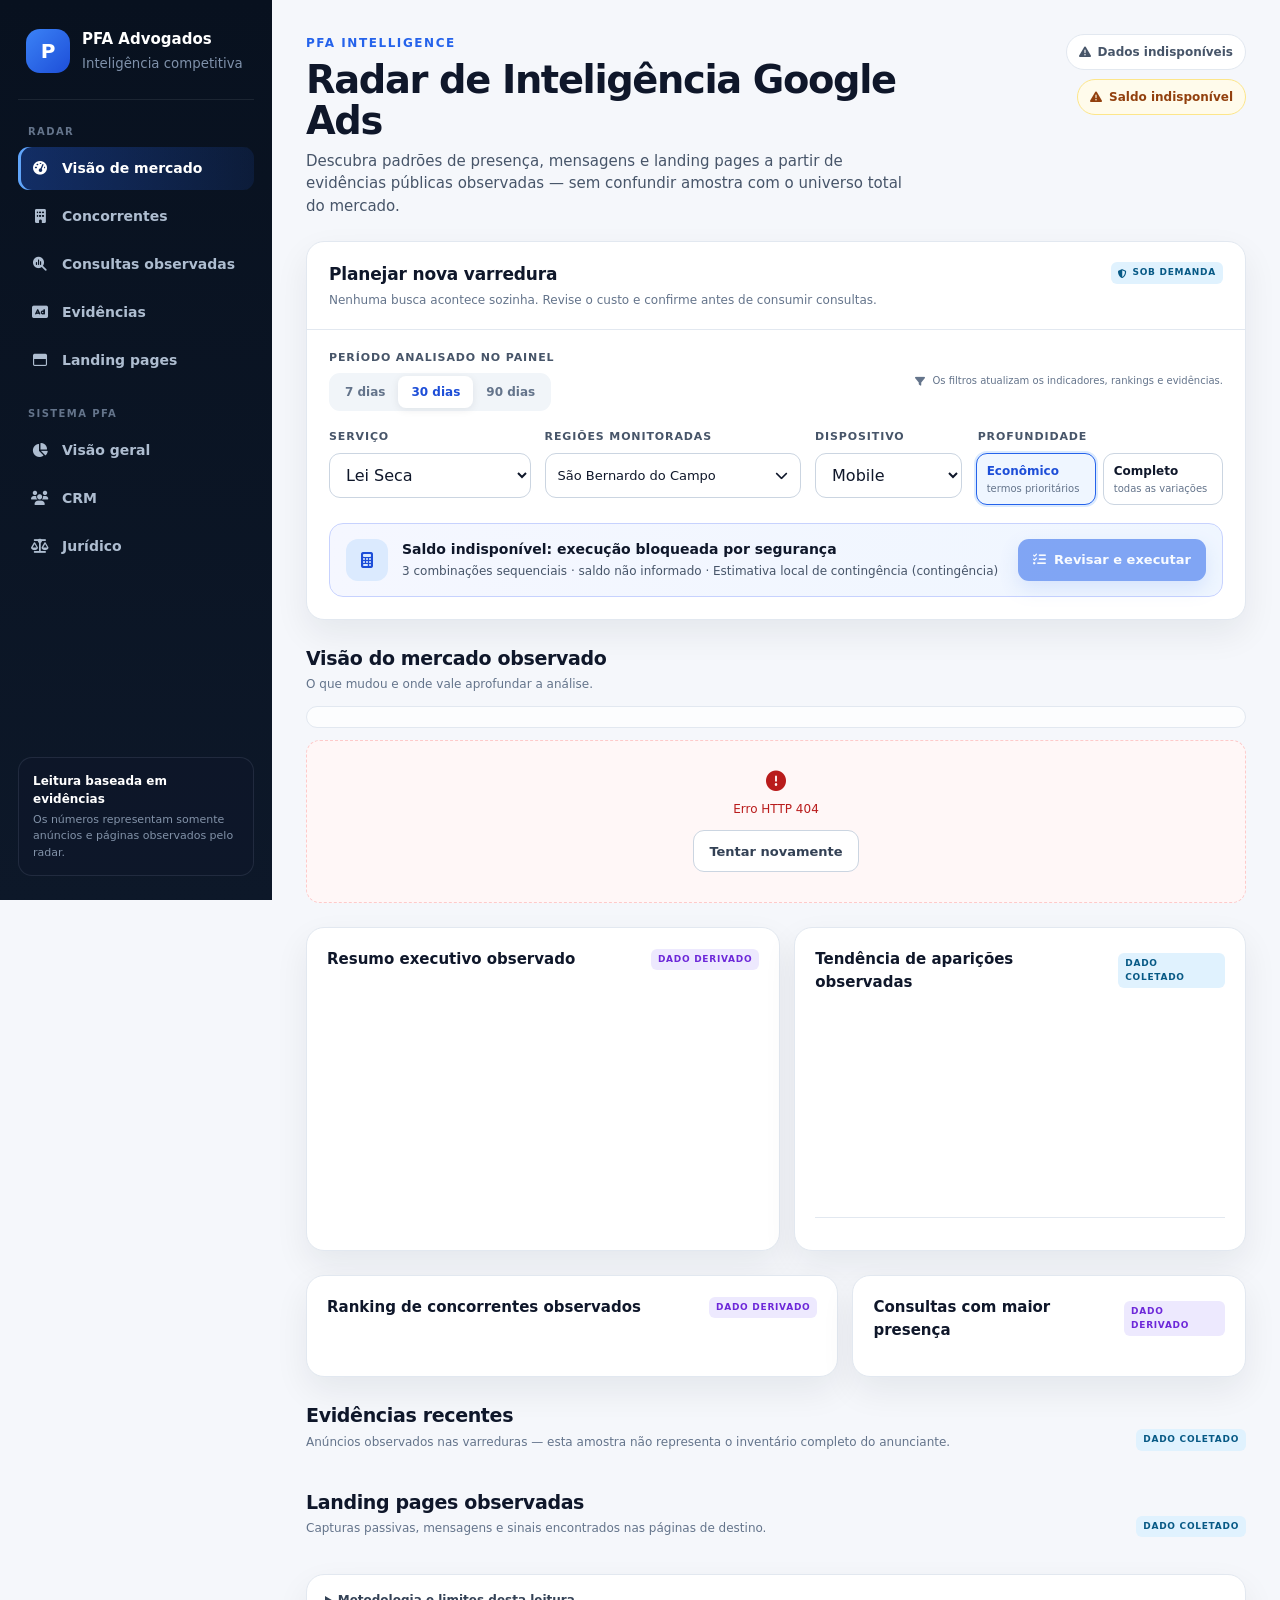
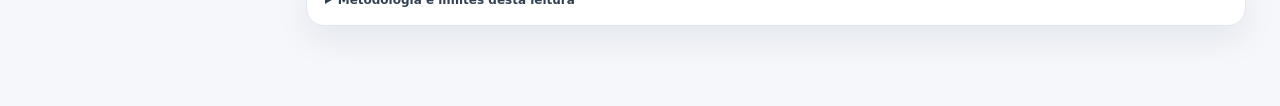
==== commit 26a7333e: "Keep observed profile dashboard and pace scans" ====
--- a/frontend/radar_mockup.html
+++ b/frontend/radar_mockup.html
@@ -1,4 +1,4 @@
-<!DOCTYPE html>
+﻿<!DOCTYPE html>
 <html lang="pt-BR">
 <head>
   <meta charset="UTF-8">
@@ -109,6 +109,7 @@
     .control:hover { border-color: #94a3b8; }
     .region-select { position: relative; }
     .region-select summary { display: flex; align-items: center; justify-content: space-between; gap: 10px; min-height: 45px; border: 1px solid var(--slate-300); border-radius: 11px; padding: 10px 12px; cursor: pointer; list-style: none; background: #fff; font-size: 13px; }
+    #region-label { min-width: 0; overflow: hidden; text-overflow: ellipsis; white-space: nowrap; }
     .region-select summary span { min-width: 0; overflow: hidden; text-overflow: ellipsis; white-space: nowrap; }
     .region-select summary::-webkit-details-marker { display: none; }
     .region-select[open] summary { border-color: var(--blue-600); box-shadow: 0 0 0 3px var(--blue-100); }
@@ -183,7 +184,7 @@
     .insight { display: grid; grid-template-columns: 32px 1fr; gap: 11px; padding: 12px; border: 1px solid var(--slate-200); border-radius: 12px; background: var(--slate-50); }
     .insight-number { display: grid; place-items: center; width: 29px; height: 29px; border-radius: 9px; color: var(--blue-700); background: var(--blue-100); font-size: 11px; font-weight: 900; }
     .insight p { margin-bottom: 7px; color: var(--slate-700); font-size: 12px; }
-    .trend-chart { display: flex; align-items: end; gap: 7px; min-height: 210px; padding: 26px 4px 0; border-bottom: 1px solid var(--slate-200); }
+    .trend-chart { display: flex; align-items: end; gap: 7px; min-width: 0; min-height: 210px; overflow: hidden; padding: 26px 4px 0; border-bottom: 1px solid var(--slate-200); }
     .trend-column { display: flex; flex: 1; flex-direction: column; align-items: center; justify-content: flex-end; height: 180px; min-width: 12px; }
     .trend-value { margin-bottom: 4px; color: var(--slate-500); font-size: 9px; font-weight: 700; }
     .trend-bar { width: min(32px, 75%); min-height: 3px; border-radius: 7px 7px 2px 2px; background: linear-gradient(180deg, #3b82f6, #1d4ed8); }
@@ -229,6 +230,71 @@
     .methodology { padding: 16px 18px; }
     .methodology summary { cursor: pointer; color: var(--slate-700); font-size: 12px; font-weight: 850; }
     .methodology-list { display: grid; gap: 8px; margin: 14px 0 0; padding-left: 18px; color: var(--slate-600); font-size: 11px; line-height: 1.55; }
+
+    .profile-dialog {
+      width: min(1120px, calc(100vw - 24px)); height: calc(100vh - 24px); max-height: calc(100vh - 24px);
+      margin: 12px 12px 12px auto; border-radius: 22px; color: var(--slate-950); background: var(--slate-50);
+    }
+    .profile-dialog[open] { display: flex; flex-direction: column; }
+    .profile-head { display: flex; flex: 0 0 auto; align-items: flex-start; justify-content: space-between; gap: 20px; padding: 20px 22px; border-bottom: 1px solid var(--slate-200); background: #fff; }
+    .profile-head-main { min-width: 0; }
+    .profile-head h2 { overflow: hidden; margin: 4px 0 2px; font-size: clamp(21px, 2.4vw, 30px); line-height: 1.15; text-overflow: ellipsis; white-space: nowrap; }
+    .profile-domain { overflow: hidden; color: var(--slate-500); font-size: 12px; text-overflow: ellipsis; white-space: nowrap; }
+    .profile-head-actions { display: flex; align-items: center; gap: 8px; }
+    .profile-scroll { flex: 1 1 auto; overflow: auto; padding: 20px 22px 34px; }
+    .profile-state { display: grid; min-height: 360px; place-items: center; padding: 30px; text-align: center; }
+    .profile-state > div { max-width: 440px; }
+    .profile-state i { display: block; margin-bottom: 12px; color: var(--blue-600); font-size: 28px; }
+    .profile-state h3 { margin-bottom: 6px; font-size: 17px; }
+    .profile-state p { margin-bottom: 14px; color: var(--slate-500); font-size: 12px; }
+    .profile-caveat { display: flex; align-items: flex-start; gap: 10px; margin-bottom: 15px; padding: 12px 14px; border: 1px solid #c7d2fe; border-radius: 13px; color: #3730a3; background: #eef2ff; font-size: 11px; }
+    .profile-caveat i { margin-top: 2px; }
+    .profile-kpis { display: grid; grid-template-columns: repeat(5, minmax(0, 1fr)); gap: 10px; margin-bottom: 16px; }
+    .profile-kpi { min-width: 0; padding: 13px; border: 1px solid var(--slate-200); border-radius: 13px; background: #fff; }
+    .profile-kpi strong { display: block; overflow: hidden; font-size: 19px; line-height: 1.2; text-overflow: ellipsis; white-space: nowrap; }
+    .profile-kpi span { display: block; margin-top: 4px; color: var(--slate-500); font-size: 9px; font-weight: 800; letter-spacing: .06em; text-transform: uppercase; }
+    .profile-tabs { position: sticky; z-index: 4; top: -20px; display: flex; gap: 5px; overflow-x: auto; margin: 0 -2px 16px; padding: 10px 2px; border-bottom: 1px solid var(--slate-200); background: rgba(248,250,252,.96); scrollbar-width: thin; }
+    .profile-tab { flex: 0 0 auto; min-height: 38px; border: 0; border-radius: 9px; padding: 8px 11px; cursor: pointer; color: var(--slate-600); background: transparent; font-size: 11px; font-weight: 850; }
+    .profile-tab[aria-selected="true"] { color: var(--blue-700); background: var(--blue-100); }
+    .profile-panel { min-width: 0; }
+    .profile-section { margin-bottom: 14px; padding: 17px; border: 1px solid var(--slate-200); border-radius: 15px; background: #fff; }
+    .profile-section:last-child { margin-bottom: 0; }
+    .profile-section-head { display: flex; align-items: flex-start; justify-content: space-between; gap: 14px; margin-bottom: 13px; }
+    .profile-section-head h3 { margin-bottom: 3px; font-size: 15px; }
+    .profile-section-head p { margin-bottom: 0; color: var(--slate-500); font-size: 10px; }
+    .profile-summary-grid { display: grid; grid-template-columns: repeat(3, minmax(0, 1fr)); gap: 9px; }
+    .profile-summary { padding: 12px; border-radius: 11px; background: var(--slate-50); }
+    .profile-summary strong { display: block; font-size: 16px; }
+    .profile-summary span { color: var(--slate-500); font-size: 9px; text-transform: uppercase; }
+    .profile-card-grid { display: grid; grid-template-columns: repeat(2, minmax(0, 1fr)); gap: 10px; }
+    .profile-card { min-width: 0; padding: 14px; border: 1px solid var(--slate-200); border-radius: 12px; background: var(--slate-50); }
+    .profile-card h4 { margin: 8px 0 5px; font-size: 13px; line-height: 1.35; }
+    .profile-card p { margin-bottom: 9px; color: var(--slate-600); font-size: 11px; }
+    .profile-card .source-line { margin-top: 9px; }
+    .profile-rows { display: grid; }
+    .profile-row { display: grid; grid-template-columns: minmax(150px, 1.25fr) repeat(2, minmax(90px, .55fr)) minmax(120px, .7fr); gap: 10px; align-items: center; padding: 11px 0; border-bottom: 1px solid var(--slate-100); font-size: 10px; }
+    .profile-row:last-child { border-bottom: 0; }
+    .profile-row strong { font-size: 11px; }
+    .profile-row-label { display: none; color: var(--slate-400); font-size: 8px; font-weight: 800; text-transform: uppercase; }
+    .profile-history { display: grid; gap: 8px; }
+    .history-row { display: grid; grid-template-columns: 105px 1fr auto; gap: 12px; align-items: center; padding: 10px 12px; border-radius: 11px; background: var(--slate-50); font-size: 10px; }
+    .history-bar { height: 8px; overflow: hidden; border-radius: 999px; background: var(--slate-200); }
+    .history-bar span { display: block; height: 100%; min-width: 3px; border-radius: inherit; background: var(--blue-600); }
+    .history-landing { padding: 12px 0; border-bottom: 1px solid var(--slate-100); }
+    .history-landing:last-child { border-bottom: 0; }
+    .history-landing-main { display: flex; align-items: center; justify-content: space-between; gap: 12px; }
+    .history-landing-main > div { min-width: 0; }
+    .history-landing strong { display: block; overflow: hidden; text-overflow: ellipsis; white-space: nowrap; font-size: 11px; }
+    .snapshot-result { margin-top: 9px; }
+    .snapshot-item { display: grid; grid-template-columns: 120px 90px 1fr; gap: 8px; padding: 8px 10px; border-radius: 9px; background: var(--slate-50); font-size: 9px; }
+    .transparency-center { border-color: #bfdbfe; background: linear-gradient(135deg, #fff, #eff6ff); }
+    .transparency-cost { display: grid; grid-template-columns: repeat(3, minmax(0, 1fr)); gap: 8px; margin: 12px 0; }
+    .transparency-cost div { padding: 11px; border: 1px solid #bfdbfe; border-radius: 11px; background: rgba(255,255,255,.78); }
+    .transparency-cost strong { display: block; color: var(--blue-700); font-size: 15px; }
+    .transparency-cost span { color: var(--slate-500); font-size: 9px; text-transform: uppercase; }
+    .transparency-image { width: 100%; max-height: 210px; margin-bottom: 10px; border: 1px solid var(--slate-200); border-radius: 9px; object-fit: contain; background: #fff; }
+    .inline-state { padding: 22px; border: 1px dashed var(--slate-300); border-radius: 12px; color: var(--slate-500); text-align: center; font-size: 11px; }
+    .profile-trigger { white-space: nowrap; }
 
     .empty, .error-state, .loading-state { grid-column: 1 / -1; padding: 30px; border: 1px dashed var(--slate-300); border-radius: 14px; color: var(--slate-500); background: #fff; text-align: center; font-size: 12px; }
     .error-state { border-color: #fecaca; color: var(--red-700); background: #fff7f7; }
@@ -268,6 +334,8 @@
       .overview-grid, .rank-grid { grid-template-columns: 1fr; }
       .hero { flex-direction: column; }
       .hero-meta { justify-content: flex-start; }
+      .profile-kpis { grid-template-columns: repeat(3, minmax(0, 1fr)); }
+      .profile-dialog { width: calc(100vw - 12px); height: calc(100vh - 12px); max-height: calc(100vh - 12px); margin: 6px; }
     }
     @media (max-width: 650px) {
       .content { padding-inline: 13px; }
@@ -282,6 +350,21 @@
       .dialog-summary { grid-template-columns: 1fr 1fr; }
       .dialog-actions { flex-direction: column-reverse; }
       .dialog-actions .button { width: 100%; }
+      .profile-dialog { width: 100vw; height: 100vh; max-height: 100vh; margin: 0; border-radius: 0; }
+      .profile-head { padding: 15px; }
+      .profile-scroll { padding: 14px 13px 28px; }
+      .profile-head h2 { font-size: 21px; }
+      .profile-kpis { grid-template-columns: repeat(2, minmax(0, 1fr)); }
+      .profile-kpi:last-child { grid-column: 1 / -1; }
+      .profile-card-grid, .profile-summary-grid, .transparency-cost { grid-template-columns: 1fr; }
+      .profile-row { grid-template-columns: 1fr 1fr; gap: 7px 10px; }
+      .profile-row > :first-child { grid-column: 1 / -1; }
+      .profile-row-label { display: block; }
+      .history-row { grid-template-columns: 80px 1fr; }
+      .history-row > :last-child { grid-column: 2; }
+      .history-landing-main { align-items: flex-start; flex-direction: column; }
+      .snapshot-item { grid-template-columns: 1fr 1fr; }
+      .snapshot-item > :last-child { grid-column: 1 / -1; }
     }
     @media (prefers-reduced-motion: reduce) {
       html { scroll-behavior: auto; }
@@ -506,6 +589,26 @@
     </div>
   </dialog>
 
+  <dialog id="advertiser-dialog" class="profile-dialog" aria-labelledby="advertiser-profile-title" aria-describedby="advertiser-profile-description">
+    <header class="profile-head">
+      <div class="profile-head-main">
+        <span class="tag derived">Perfil analítico observado</span>
+        <h2 id="advertiser-profile-title">Perfil do concorrente</h2>
+        <div id="advertiser-profile-domain" class="profile-domain">Carregando domínio…</div>
+        <p id="advertiser-profile-description" class="source-line" style="margin:7px 0 0">Baseado somente nas evidências registradas pelo Radar.</p>
+      </div>
+      <div class="profile-head-actions">
+        <a id="advertiser-transparency-link" class="button ghost" href="https://adstransparency.google.com/?region=BR" target="_blank" rel="noopener noreferrer"><i class="fa-brands fa-google"></i>Transparência</a>
+        <button id="advertiser-dialog-close" class="icon-button" type="button" aria-label="Fechar perfil do concorrente"><i class="fa-solid fa-xmark"></i></button>
+      </div>
+    </header>
+    <div id="advertiser-profile-scroll" class="profile-scroll">
+      <div id="advertiser-profile-content" class="profile-state" role="status" aria-live="polite" aria-busy="true">
+        <div><i class="fa-solid fa-circle-notch fa-spin"></i><h3>Carregando perfil observado</h3><p>Consultando criativos, termos e landing pages registrados.</p></div>
+      </div>
+    </div>
+  </dialog>
+
   <script>
     "use strict";
 
@@ -532,7 +635,25 @@
       cancelRequested: false,
       dashboardTimer: null,
       planTimer: null,
+      advertiserDirectory: null,
+      advertiserDirectoryPromise: null,
+      advertiserProfile: {
+        sequence: 0,
+        reference: null,
+        data: null,
+        activeTab: "overview",
+        transparency: { status: "idle", data: null, message: "" },
+      },
     };
+
+    const PROFILE_TABS = [
+      { id: "overview", label: "Visão geral" },
+      { id: "creatives", label: "Criativos observados" },
+      { id: "terms", label: "Termos pesquisados pelo Radar" },
+      { id: "landings", label: "Landing pages" },
+      { id: "history", label: "Histórico" },
+      { id: "transparency", label: "Centro de Transparência" },
+    ];
 
     const $ = (selector, root = document) => root.querySelector(selector);
     const $$ = (selector, root = document) => Array.from(root.querySelectorAll(selector));
@@ -595,6 +716,16 @@
 
     function firstArray(...values) {
       return values.find(Array.isArray) || [];
+    }
+
+    function firstPopulatedArray(...values) {
+      return values.find((value) => Array.isArray(value) && value.length)
+        || values.find(Array.isArray)
+        || [];
+    }
+
+    function firstDefined(...values) {
+      return values.find((value) => value !== null && value !== undefined && value !== "");
     }
 
     function firstObject(...values) {
@@ -796,6 +927,7 @@
       const snapshot = firstObject(item.latest_snapshot, item.snapshot);
       return {
         id: item.id,
+        advertiserId: firstDefined(item.advertiser_id, item.advertiserId),
         searchRunId: item.search_run_id,
         advertiser: item.advertiser || item.advertiser_name || item.domain || "Anunciante não identificado",
         domain: item.domain || item.advertiser_domain || "",
@@ -919,6 +1051,7 @@
           ? { text: item, confidence: "Média", kind: "derived" }
           : { text: item.text || item.message || item.insight, confidence: item.confidence || item.confidence_level || (item.kind === "observed" ? "Alta" : "Média"), kind: item.kind || "derived" }).filter((item) => item.text),
         competitors: competitorsRaw.map((item) => ({
+          advertiserId: firstDefined(item.advertiser_id, item.advertiserId, item.id),
           name: item.name || item.advertiser || item.display_name || item.domain,
           domain: item.domain || item.advertiser_domain || "",
           uniqueAds: firstNumber(item.unique_ads_observed, item.unique_ads, item.ads_count),
@@ -960,6 +1093,403 @@
       };
     }
 
+    function normalizeAdvertiserSummary(item) {
+      return {
+        advertiserId: firstDefined(item.advertiser_id, item.advertiserId, item.id),
+        name: item.advertiser || item.name || item.display_name || item.domain || "Concorrente observado",
+        domain: item.domain || item.advertiser_domain || "",
+        observations: firstNumber(item.observations, item.appearances, item.total_observations),
+        uniqueAds: firstNumber(item.unique_ads_observed, item.unique_ads, item.creatives_count),
+        queryCount: firstNumber(item.query_count, item.queries_observed, item.queries),
+        landingCount: firstNumber(item.landing_page_count, item.landing_pages_observed, item.landing_pages),
+        firstSeen: item.first_observed_at || item.first_seen_at || item.first_seen,
+        lastSeen: item.last_observed_at || item.last_seen_at || item.last_seen,
+      };
+    }
+
+    function normalizeAdvertiserProfile(raw) {
+      const advertiserRaw = firstObject(raw.advertiser_observed_profile, raw.advertiser, raw.profile, raw.item);
+      const metricsRaw = firstObject(raw.metrics, advertiserRaw.metrics, advertiserRaw);
+      const summary = normalizeAdvertiserSummary({ ...advertiserRaw, ...metricsRaw });
+      const queries = firstPopulatedArray(raw.top_queries_observed, raw.queries, raw.term_map?.items, raw.terms, raw.keywords).map((item) => ({
+        query: item.query_observed || item.query || item.keyword || item.term || "Consulta não informada",
+        observations: firstNumber(item.observations, item.appearances, item.count),
+        searchRuns: firstNumber(item.search_runs_with_presence, item.search_runs, item.completed_runs, item.runs),
+        locations: firstPopulatedArray(item.locations_observed, item.locations, item.regions, item.cities).map(String),
+        devices: firstPopulatedArray(item.devices_observed, item.devices).map(String),
+        lastObservedAt: item.last_observed_at || item.last_seen_at || item.last_seen,
+      }));
+      const creatives = firstPopulatedArray(raw.recent_creative_variations_observed, raw.creatives, raw.ads, raw.ad_creatives).map((item) => ({
+        fingerprint: item.variation_fingerprint || item.fingerprint || item.id || "",
+        title: item.title || item.headline || "Criativo sem título",
+        description: item.description || item.copy || "Descrição não disponível.",
+        targetUrl: item.target_url || item.landing_page_url || item.link || "",
+        observations: firstNumber(item.observations, item.appearances, item.count),
+        firstObservedAt: item.first_observed_at || item.first_seen_at || item.first_seen,
+        lastObservedAt: item.last_observed_at || item.last_seen_at || item.last_seen,
+        queries: firstPopulatedArray(item.queries_observed, item.queries, item.terms, item.keywords).map(String),
+        locations: firstPopulatedArray(item.locations_observed, item.locations, item.regions, item.cities).map(String),
+        devices: firstPopulatedArray(item.devices_observed, item.devices).map(String),
+      }));
+      const landingPages = firstPopulatedArray(raw.landing_pages_observed, raw.landing_pages, raw.landings, raw.pages).map((item) => {
+        const snapshot = firstObject(item.latest_snapshot, item.snapshot);
+        return {
+          landingPageId: firstDefined(item.landing_page_id, item.landingPageId, item.id),
+          url: item.url || item.canonical_url || item.target_url || "",
+          observations: firstNumber(item.observations, item.appearances, item.count),
+          firstObservedAt: item.first_observed_at || item.first_seen_at || item.first_seen,
+          lastObservedAt: item.last_observed_at || item.last_seen_at || item.last_seen,
+          snapshotCount: firstNumber(item.snapshot_count, item.snapshots_count),
+          latestSnapshot: {
+            status: snapshot.status || snapshot.capture_status || "",
+            h1: snapshot.h1 || snapshot.headline || "",
+            primaryCta: snapshot.primary_cta || "",
+            screenshotUrl: snapshot.screenshot_url || snapshot.screenshot_path || "",
+            capturedAt: snapshot.captured_at,
+          },
+        };
+      });
+      const timeline = firstPopulatedArray(raw.timeline_observed, raw.timeline, raw.history, raw.series).map((item) => ({
+        date: item.observed_day || item.date || item.day || item.period,
+        observations: firstNumber(item.observations, item.appearances, item.count),
+        uniqueAds: firstNumber(item.unique_ads_observed, item.unique_ads, item.creatives),
+        searchRuns: firstNumber(item.search_runs_with_presence, item.search_runs, item.completed_runs, item.runs),
+      })).filter((item) => item.date);
+      return {
+        advertiser: {
+          ...summary,
+          advertiserId: firstDefined(summary.advertiserId, raw.advertiser_id),
+          name: summary.name || "Concorrente observado",
+        },
+        metrics: {
+          observations: firstNumber(metricsRaw.observations, metricsRaw.appearances, summary.observations),
+          uniqueAds: firstNumber(metricsRaw.unique_ads_observed, metricsRaw.unique_ads, summary.uniqueAds, creatives.length),
+          searchRuns: firstNumber(metricsRaw.search_runs_with_presence, metricsRaw.search_runs, metricsRaw.runs),
+          queries: firstNumber(metricsRaw.queries_observed, metricsRaw.query_count, summary.queryCount, queries.length),
+          landingPages: firstNumber(metricsRaw.landing_pages_observed, metricsRaw.landing_page_count, summary.landingCount, landingPages.length),
+        },
+        queries,
+        creatives,
+        landingPages,
+        timeline,
+        methodology: firstObject(raw.methodology),
+      };
+    }
+
+    async function loadAdvertiserDirectory() {
+      if (Array.isArray(state.advertiserDirectory)) return state.advertiserDirectory;
+      if (state.advertiserDirectoryPromise) return state.advertiserDirectoryPromise;
+      const params = dashboardQueryString();
+      state.advertiserDirectoryPromise = fetchJson(`/api/radar/advertisers?${params}&page_size=100`, {}, 20000)
+        .then((raw) => {
+          const items = firstPopulatedArray(raw.advertisers_observed, raw.advertisers, raw.items, raw.results, raw.data).map(normalizeAdvertiserSummary);
+          state.advertiserDirectory = items;
+          return items;
+        })
+        .finally(() => { state.advertiserDirectoryPromise = null; });
+      return state.advertiserDirectoryPromise;
+    }
+
+    function normalizedDomain(value) {
+      return String(value || "").trim().toLocaleLowerCase("pt-BR").replace(/^www\./, "");
+    }
+
+    async function resolveAdvertiserReference(reference) {
+      if (reference.advertiserId) return reference;
+      const domain = normalizedDomain(reference.domain);
+      const name = String(reference.name || "").trim().toLocaleLowerCase("pt-BR");
+      const localMatch = state.dashboard?.competitors?.find((item) => (
+        (domain && normalizedDomain(item.domain) === domain)
+        || (name && String(item.name || "").trim().toLocaleLowerCase("pt-BR") === name)
+      ));
+      if (localMatch?.advertiserId) return { ...reference, advertiserId: localMatch.advertiserId };
+      const directory = await loadAdvertiserDirectory();
+      const match = directory.find((item) => (
+        (domain && normalizedDomain(item.domain) === domain)
+        || (name && String(item.name || "").trim().toLocaleLowerCase("pt-BR") === name)
+      ));
+      if (!match?.advertiserId) throw new Error("Este registro ainda não pôde ser vinculado a um perfil analítico.");
+      return { ...reference, ...match };
+    }
+
+    function profileReference(item) {
+      const domain = item.domain || item.advertiser_domain || "";
+      const match = state.dashboard?.competitors?.find((candidate) => normalizedDomain(candidate.domain) === normalizedDomain(domain));
+      return {
+        advertiserId: firstDefined(item.advertiserId, item.advertiser_id, match?.advertiserId),
+        domain,
+        name: item.name || item.advertiser || match?.name || domain || "Concorrente observado",
+      };
+    }
+
+    function advertiserProfileButton(item, label = "Ver perfil") {
+      const reference = profileReference(item);
+      if (!reference.advertiserId && !reference.domain && !reference.name) return "";
+      return `<button class="button ghost profile-trigger" type="button" data-open-advertiser data-advertiser-id="${escapeHtml(reference.advertiserId || "")}" data-advertiser-domain="${escapeHtml(reference.domain)}" data-advertiser-name="${escapeHtml(reference.name)}" aria-label="Abrir perfil analítico de ${escapeHtml(reference.name)}"><i class="fa-solid fa-chart-line"></i>${escapeHtml(label)}</button>`;
+    }
+
+    function profileKpi(value, label) {
+      return `<div class="profile-kpi"><strong>${escapeHtml(value)}</strong><span>${escapeHtml(label)}</span></div>`;
+    }
+
+    function profileEmpty(icon, message) {
+      return `<div class="inline-state"><i class="fa-solid ${icon}" style="display:block;margin-bottom:8px"></i>${escapeHtml(message)}</div>`;
+    }
+
+    function renderProfileOverview(data) {
+      const allLocations = [...new Set(data.queries.flatMap((item) => item.locations))];
+      const allDevices = [...new Set(data.queries.flatMap((item) => item.devices))];
+      const topQueries = data.queries.slice(0, 5);
+      return `<div class="profile-section"><div class="profile-section-head"><div><h3>Cobertura observada</h3><p>Dimensões nas quais o anunciante apareceu nas buscas registradas.</p></div><span class="tag collected">Dado coletado</span></div><div class="profile-summary-grid"><div class="profile-summary"><strong>${formatNumber(data.metrics.observations)}</strong><span>Aparições registradas</span></div><div class="profile-summary"><strong>${formatNumber(data.metrics.searchRuns)}</strong><span>Buscas com presença</span></div><div class="profile-summary"><strong>${formatNumber(allLocations.length)}</strong><span>Regiões observadas</span></div></div><div class="chips" style="margin-top:12px">${[...allLocations.map((item) => `Região: ${item}`), ...allDevices.map((item) => `Dispositivo: ${item}`)].slice(0, 12).map((item) => `<span class="chip">${escapeHtml(item)}</span>`).join("") || '<span class="chip">Dimensões não informadas</span>'}</div></div><div class="profile-section"><div class="profile-section-head"><div><h3>Consultas com maior presença observada</h3><p>São termos executados pelo Radar, não palavras-chave compradas pelo concorrente.</p></div><span class="tag derived">Leitura derivada</span></div>${topQueries.length ? `<div class="profile-rows">${topQueries.map((item) => `<div class="profile-row"><strong>${escapeHtml(item.query)}</strong><span><span class="profile-row-label">Aparições</span>${formatNumber(item.observations)} aparições</span><span><span class="profile-row-label">Buscas</span>${formatNumber(item.searchRuns)} buscas</span><span><span class="profile-row-label">Última observação</span>${escapeHtml(formatDate(item.lastObservedAt))}</span></div>`).join("")}</div>` : profileEmpty("fa-magnifying-glass", "Nenhuma consulta associada a este concorrente no recorte disponível.")}</div>`;
+    }
+
+    function renderProfileCreatives(data) {
+      if (!data.creatives.length) return profileEmpty("fa-rectangle-ad", "Nenhum criativo observado foi associado a este concorrente.");
+      return `<div class="profile-section"><div class="profile-section-head"><div><h3>Criativos únicos observados</h3><p>Deduplicados pelo Radar; não representam todo o inventário do anunciante.</p></div><span class="tag derived">Dado derivado</span></div><div class="profile-card-grid">${data.creatives.map((item) => {
+        const target = safeLandingUrl(item.targetUrl);
+        const chips = [...item.queries.slice(0, 3), ...item.locations.slice(0, 2), ...item.devices.slice(0, 2)];
+        return `<article class="profile-card"><span class="tag collected">${formatNumber(item.observations)} aparições</span><h4>${escapeHtml(item.title)}</h4><p>${escapeHtml(item.description)}</p><div class="chips">${chips.map((chip) => `<span class="chip">${escapeHtml(chip)}</span>`).join("")}</div><div class="source-line"><span>${escapeHtml(formatDate(item.firstObservedAt))}</span><span>→</span><span>${escapeHtml(formatDate(item.lastObservedAt))}</span></div>${target ? `<a class="button ghost" href="${escapeHtml(target)}" target="_blank" rel="noopener noreferrer" style="margin-top:10px"><i class="fa-solid fa-arrow-up-right-from-square"></i>Abrir landing observada</a>` : ""}</article>`;
+      }).join("")}</div></div>`;
+    }
+
+    function renderProfileTerms(data) {
+      if (!data.queries.length) return profileEmpty("fa-magnifying-glass", "Nenhum termo pesquisado pelo Radar foi associado a este concorrente.");
+      return `<div class="profile-caveat"><i class="fa-solid fa-circle-info"></i><span><b>Importante:</b> estes são termos pesquisados pelo Radar nos quais o anúncio apareceu. Eles não revelam nem comprovam as palavras-chave compradas pelo concorrente.</span></div><div class="profile-section"><div class="profile-section-head"><div><h3>Mapa de termos observados</h3><p>Frequência dentro da amostra coletada.</p></div><span class="tag collected">Radar PFA</span></div><div class="profile-rows">${data.queries.map((item) => `<div class="profile-row"><strong>${escapeHtml(item.query)}</strong><span><span class="profile-row-label">Aparições</span>${formatNumber(item.observations)} aparições</span><span><span class="profile-row-label">Buscas</span>${formatNumber(item.searchRuns)} buscas</span><span><span class="profile-row-label">Contexto</span>${escapeHtml([...item.locations, ...item.devices].slice(0, 3).join(" · ") || "não informado")}</span></div>`).join("")}</div></div>`;
+    }
+
+    function renderProfileLandings(data) {
+      if (!data.landingPages.length) return profileEmpty("fa-window-maximize", "Nenhuma landing page foi associada às observações deste concorrente.");
+      return `<div class="profile-section"><div class="profile-section-head"><div><h3>Landing pages associadas</h3><p>URLs e capturas passivas encontradas nas observações.</p></div><span class="tag collected">Dado coletado</span></div><div class="profile-card-grid">${data.landingPages.map((item) => {
+        const target = safeLandingUrl(item.url);
+        const snapshot = item.latestSnapshot;
+        const captured = snapshot.status === "captured";
+        return `<article class="profile-card"><span class="tag ${captured ? "collected" : "warning"}">${captured ? "Captura concluída" : snapshot.status === "failed" ? "Captura falhou" : "URL observada"}</span><h4>${escapeHtml(snapshot.h1 || item.url || "Landing page")}</h4>${snapshot.primaryCta ? `<p><b>CTA:</b> ${escapeHtml(snapshot.primaryCta)}</p>` : ""}<div class="chips"><span class="chip">${formatNumber(item.observations)} aparições</span><span class="chip">${formatNumber(item.snapshotCount)} snapshots</span></div><div class="source-line"><span>${escapeHtml(formatDate(item.firstObservedAt))}</span><span>→</span><span>${escapeHtml(formatDate(item.lastObservedAt))}</span></div>${target ? `<a class="button ghost" href="${escapeHtml(target)}" target="_blank" rel="noopener noreferrer" style="margin-top:10px"><i class="fa-solid fa-arrow-up-right-from-square"></i>Abrir página</a>` : ""}</article>`;
+      }).join("")}</div></div>`;
+    }
+
+    function renderProfileHistory(data) {
+      const max = Math.max(...data.timeline.map((item) => item.observations), 1);
+      const timeline = data.timeline.length
+        ? `<div class="profile-history">${data.timeline.map((item) => `<div class="history-row"><strong>${escapeHtml(formatDate(item.date))}</strong><div class="history-bar" title="${formatNumber(item.observations)} aparições"><span style="width:${Math.max(2, Math.round((item.observations / max) * 100))}%"></span></div><span>${formatNumber(item.observations)} aparições · ${formatNumber(item.uniqueAds)} únicos</span></div>`).join("")}</div>`
+        : profileEmpty("fa-clock-rotate-left", "Ainda não há série histórica suficiente para este concorrente.");
+      const landingHistory = data.landingPages.length
+        ? data.landingPages.map((item) => `<div class="history-landing"><div class="history-landing-main"><div><strong>${escapeHtml(item.url || "Landing page")}</strong><span class="source-line">${formatNumber(item.snapshotCount)} snapshots registrados</span></div><button class="button ghost" type="button" data-load-snapshots data-landing-page-id="${escapeHtml(item.landingPageId || "")}" ${item.landingPageId ? "" : "disabled"}><i class="fa-solid fa-clock-rotate-left"></i>Ver snapshots</button></div><div class="snapshot-result" aria-live="polite"></div></div>`).join("")
+        : profileEmpty("fa-window-maximize", "Nenhuma landing page disponível para consultar snapshots.");
+      return `<div class="profile-section"><div class="profile-section-head"><div><h3>Linha do tempo de aparições</h3><p>Histórico observado nas buscas do Radar.</p></div><span class="tag collected">Dado coletado</span></div>${timeline}</div><div class="profile-section"><div class="profile-section-head"><div><h3>Histórico de landing pages</h3><p>A consulta detalhada ocorre somente ao clicar.</p></div><span class="tag collected">Snapshots</span></div>${landingHistory}</div>`;
+    }
+
+    function transparencyPanelShell() {
+      return `<div class="profile-section transparency-center"><div class="profile-section-head"><div><h3>Centro de Transparência Google</h3><p>Consulta complementar e manual de criativos públicos.</p></div><span class="tag collected">Transparência Google / observado</span></div><div class="profile-caveat"><i class="fa-solid fa-triangle-exclamation"></i><span>Os resultados não comprovam inventário completo, investimento, segmentação nem que uma campanha esteja ativa neste momento.</span></div><div class="transparency-cost"><div><strong>até 100</strong><span>criativos por consulta</span></div><div><strong>~1 crédito</strong><span>estimativa de consumo</span></div><div><strong>0 páginas extras</strong><span>sem paginação automática</span></div></div><div id="transparency-content" aria-live="polite"></div></div>`;
+    }
+
+    function renderProfileLoading(reference = {}) {
+      $("#advertiser-profile-title").textContent = reference.name || "Perfil do concorrente";
+      $("#advertiser-profile-domain").textContent = reference.domain || "Resolvendo anunciante…";
+      const content = $("#advertiser-profile-content");
+      content.className = "profile-state";
+      content.setAttribute("role", "status");
+      content.setAttribute("aria-live", "polite");
+      content.setAttribute("aria-busy", "true");
+      content.innerHTML = '<div><i class="fa-solid fa-circle-notch fa-spin"></i><h3>Carregando perfil observado</h3><p>Consultando criativos, termos e landing pages registrados.</p></div>';
+    }
+
+    function renderProfileError(message) {
+      const content = $("#advertiser-profile-content");
+      content.className = "profile-state";
+      content.setAttribute("role", "alert");
+      content.removeAttribute("aria-live");
+      content.setAttribute("aria-busy", "false");
+      content.innerHTML = `<div><i class="fa-solid fa-circle-exclamation" style="color:var(--red-700)"></i><h3>Perfil indisponível</h3><p>${escapeHtml(message)}</p><button class="button secondary" type="button" data-action="retry-profile"><i class="fa-solid fa-rotate-right"></i>Tentar novamente</button></div>`;
+    }
+
+    function renderAdvertiserProfile(data) {
+      const advertiser = data.advertiser;
+      state.advertiserProfile.data = data;
+      $("#advertiser-profile-title").textContent = advertiser.name;
+      $("#advertiser-profile-domain").textContent = advertiser.domain || "Domínio não informado";
+      $("#advertiser-transparency-link").href = transparencyUrl(advertiser);
+      const content = $("#advertiser-profile-content");
+      content.className = "";
+      content.removeAttribute("role");
+      content.removeAttribute("aria-live");
+      content.setAttribute("aria-busy", "false");
+      const tabs = PROFILE_TABS.map((tab, index) => `<button id="profile-tab-${tab.id}" class="profile-tab" type="button" role="tab" aria-selected="${index === 0}" aria-controls="profile-panel-${tab.id}" tabindex="${index === 0 ? "0" : "-1"}" data-profile-tab="${tab.id}">${escapeHtml(tab.label)}</button>`).join("");
+      const panels = {
+        overview: renderProfileOverview(data),
+        creatives: renderProfileCreatives(data),
+        terms: renderProfileTerms(data),
+        landings: renderProfileLandings(data),
+        history: renderProfileHistory(data),
+        transparency: transparencyPanelShell(),
+      };
+      content.innerHTML = `<div class="profile-caveat"><i class="fa-solid fa-shield-halved"></i><span><b>Escopo da leitura:</b> todos os números são evidências observadas nas consultas do Radar. Não representam keywords compradas, investimento, impression share ou o inventário completo do concorrente.</span></div><div class="profile-kpis">${profileKpi(formatNumber(data.metrics.uniqueAds), "Criativos únicos observados")}${profileKpi(formatNumber(data.metrics.queries), "Consultas observadas")}${profileKpi(formatNumber(data.metrics.landingPages), "Landing pages observadas")}${profileKpi(formatDate(advertiser.firstSeen), "Primeira aparição")}${profileKpi(formatDate(advertiser.lastSeen), "Última aparição")}</div><div class="profile-tabs" role="tablist" aria-label="Seções do perfil do concorrente">${tabs}</div>${PROFILE_TABS.map((tab, index) => `<section id="profile-panel-${tab.id}" class="profile-panel" role="tabpanel" aria-labelledby="profile-tab-${tab.id}" ${index === 0 ? "" : "hidden"}>${panels[tab.id]}</section>`).join("")}`;
+      activateProfileTab("overview");
+    }
+
+    function activateProfileTab(tabId, focusTab = false) {
+      if (!PROFILE_TABS.some((tab) => tab.id === tabId)) return;
+      state.advertiserProfile.activeTab = tabId;
+      $$("[data-profile-tab]", $("#advertiser-dialog")).forEach((button) => {
+        const active = button.dataset.profileTab === tabId;
+        button.setAttribute("aria-selected", String(active));
+        button.tabIndex = active ? 0 : -1;
+        if (active && focusTab) button.focus();
+      });
+      $$(".profile-panel", $("#advertiser-dialog")).forEach((panel) => {
+        panel.hidden = panel.id !== `profile-panel-${tabId}`;
+      });
+      if (tabId === "transparency") loadTransparencyStored();
+    }
+
+    async function openAdvertiserProfile(reference) {
+      const dialog = $("#advertiser-dialog");
+      if (!dialog.open) dialog.showModal();
+      const sequence = ++state.advertiserProfile.sequence;
+      state.advertiserProfile.reference = { ...reference };
+      state.advertiserProfile.data = null;
+      state.advertiserProfile.activeTab = "overview";
+      state.advertiserProfile.transparency = { status: "idle", data: null, message: "" };
+      renderProfileLoading(reference);
+      try {
+        const resolved = await resolveAdvertiserReference(reference);
+        if (sequence !== state.advertiserProfile.sequence || !dialog.open) return;
+        state.advertiserProfile.reference = resolved;
+        const raw = await fetchJson(`/api/radar/advertisers/${encodeURIComponent(resolved.advertiserId)}?${dashboardQueryString()}`, {}, 25000);
+        if (sequence !== state.advertiserProfile.sequence || !dialog.open) return;
+        const data = normalizeAdvertiserProfile(raw);
+        if (!data.advertiser.advertiserId) data.advertiser.advertiserId = resolved.advertiserId;
+        if (!data.advertiser.domain) data.advertiser.domain = resolved.domain || "";
+        if (!data.advertiser.name) data.advertiser.name = resolved.name || data.advertiser.domain;
+        renderAdvertiserProfile(data);
+      } catch (error) {
+        if (sequence !== state.advertiserProfile.sequence || !dialog.open) return;
+        renderProfileError(error.status === 404
+          ? "O perfil detalhado estará disponível após a atualização da API."
+          : error.message || "Não foi possível carregar o perfil analítico.");
+      }
+    }
+
+    function transparencyEpochDate(value) {
+      const numeric = Number(value);
+      if (!Number.isFinite(numeric) || numeric <= 0) return null;
+      const date = new Date(numeric < 1e12 ? numeric * 1000 : numeric);
+      return Number.isNaN(date.getTime()) ? null : date.toISOString();
+    }
+
+    function normalizeTransparency(raw) {
+      const container = firstObject(raw.data, raw.result, raw.transparency, raw);
+      const items = firstPopulatedArray(container.creatives, container.items, container.ads, container.results, raw.creatives, raw.items).slice(0, 100).map((item) => ({
+        title: item.title || item.headline || item.ad_title || item.advertiser_name || (item.ad_creative_id ? `Criativo ${item.ad_creative_id}` : "Criativo observado"),
+        description: item.description || item.copy || item.text || [item.creative_format, item.target_domain].filter(Boolean).join(" · ") || "Metadados textuais não disponíveis.",
+        format: item.creative_format || item.format || item.type || item.ad_format || "formato não informado",
+        previewUrl: item.preview_link || item.details_link || item.target_url || item.landing_page_url || item.link || "",
+        imageUrl: item.image_url || item.thumbnail_url || "",
+        firstShown: item.first_shown || item.first_seen_at || item.start_date || transparencyEpochDate(item.first_shown_epoch),
+        lastShown: item.last_shown || item.last_seen_at || item.end_date || transparencyEpochDate(item.last_shown_epoch),
+      }));
+      return {
+        items,
+        observedAt: container.latest_scan?.completed_at || container.latest_scan?.requested_at || container.observed_at || container.collected_at || container.updated_at || raw.observed_at || new Date().toISOString(),
+      };
+    }
+
+    function renderTransparencyState() {
+      const container = $("#transparency-content");
+      if (!container) return;
+      const current = state.advertiserProfile.transparency;
+      if (current.status === "loading") {
+        container.innerHTML = '<div class="inline-state"><i class="fa-solid fa-circle-notch fa-spin" style="display:block;margin-bottom:8px"></i>Consultando o Centro de Transparência…</div>';
+        return;
+      }
+      if (current.status === "unavailable") {
+        container.innerHTML = '<div class="inline-state"><i class="fa-solid fa-clock" style="display:block;margin-bottom:8px"></i>Disponível após atualização da API.</div>';
+        return;
+      }
+      if (current.status === "error") {
+        container.innerHTML = `<div class="inline-state"><i class="fa-solid fa-circle-exclamation" style="display:block;margin-bottom:8px"></i>${escapeHtml(current.message || "Não foi possível consultar os dados armazenados.")}<br><button class="button secondary" type="button" data-action="retry-transparency" style="margin-top:10px">Tentar novamente</button></div>`;
+        return;
+      }
+      if (current.status === "success") {
+        const data = current.data;
+        const results = data.items.length
+          ? `<div class="profile-card-grid" style="margin-top:12px">${data.items.map((item) => {
+            const preview = safeUrl(item.previewUrl);
+            const image = safeUrl(item.imageUrl);
+            return `<article class="profile-card">${image ? `<img class="transparency-image" src="${escapeHtml(image)}" alt="Prévia do criativo observado no Centro de Transparência" loading="lazy">` : ""}<span class="tag collected">Transparência Google / observado</span><h4>${escapeHtml(item.title)}</h4><p>${escapeHtml(item.description)}</p><div class="chips"><span class="chip">${escapeHtml(item.format)}</span></div><div class="source-line"><span>${escapeHtml(formatDate(item.firstShown))}</span><span>→</span><span>${escapeHtml(formatDate(item.lastShown))}</span></div>${preview ? `<a class="button ghost" href="${escapeHtml(preview)}" target="_blank" rel="noopener noreferrer" style="margin-top:9px">Abrir criativo no Google</a>` : ""}</article>`;
+          }).join("")}</div>`
+          : profileEmpty("fa-rectangle-ad", "Nenhum criativo foi retornado nessa consulta. Isso não comprova ausência de campanhas.");
+        container.innerHTML = `<div class="source-line"><span>${formatNumber(data.items.length)} criativos retornados</span><span>·</span><span>Consulta de ${escapeHtml(formatDate(data.observedAt, true))}</span></div>${results}<button class="button primary" type="button" data-action="scan-transparency" style="margin-top:12px"><i class="fa-solid fa-magnifying-glass"></i>Nova consulta manual (~1 crédito)</button>`;
+        return;
+      }
+      container.innerHTML = '<div class="inline-state">Consulte resultados já armazenados ou inicie manualmente uma única busca, sem paginação automática.</div><button class="button primary" type="button" data-action="scan-transparency" style="margin-top:12px"><i class="fa-solid fa-magnifying-glass"></i>Consultar manualmente (~1 crédito)</button>';
+    }
+
+    async function loadTransparencyStored() {
+      const profile = state.advertiserProfile;
+      if (!profile.data || profile.transparency.status !== "idle") {
+        renderTransparencyState();
+        return;
+      }
+      const advertiserId = profile.data.advertiser.advertiserId || profile.reference?.advertiserId;
+      if (!advertiserId) return;
+      profile.transparency = { status: "loading", data: null, message: "" };
+      renderTransparencyState();
+      try {
+        const raw = await fetchJson(`/api/radar/advertisers/${encodeURIComponent(advertiserId)}/transparency`, {}, 20000);
+        profile.transparency = { status: "success", data: normalizeTransparency(raw), message: "" };
+      } catch (error) {
+        profile.transparency = error.status === 404
+          ? { status: "unavailable", data: null, message: "" }
+          : { status: "error", data: null, message: error.message };
+      }
+      renderTransparencyState();
+    }
+
+    async function executeTransparencyScan() {
+      const profile = state.advertiserProfile;
+      const advertiserId = profile.data?.advertiser?.advertiserId || profile.reference?.advertiserId;
+      if (!advertiserId || profile.transparency.status === "loading") return;
+      const confirmed = window.confirm("Confirmar consulta manual ao Centro de Transparência? A estimativa é de 1 crédito para até 100 criativos, sem paginação automática.");
+      if (!confirmed) return;
+      profile.transparency = { status: "loading", data: null, message: "" };
+      renderTransparencyState();
+      try {
+        const scanResult = await fetchJson(`/api/radar/advertisers/${encodeURIComponent(advertiserId)}/transparency/scan`, {
+          method: "POST",
+          headers: { "Content-Type": "application/json" },
+          body: JSON.stringify({ confirm_cost: true, num: 100 }),
+        }, 60000);
+        const storedResult = await fetchJson(`/api/radar/advertisers/${encodeURIComponent(advertiserId)}/transparency`, {}, 20000).catch(() => scanResult);
+        profile.transparency = { status: "success", data: normalizeTransparency(storedResult), message: "" };
+      } catch (error) {
+        profile.transparency = error.status === 404
+          ? { status: "unavailable", data: null, message: "" }
+          : { status: "error", data: null, message: error.message || "A consulta manual falhou." };
+      }
+      renderTransparencyState();
+    }
+
+    async function loadLandingSnapshots(button) {
+      const landingPageId = button.dataset.landingPageId;
+      const result = button.closest(".history-landing")?.querySelector(".snapshot-result");
+      if (!landingPageId || !result || button.disabled) return;
+      button.disabled = true;
+      result.innerHTML = '<div class="inline-state"><i class="fa-solid fa-circle-notch fa-spin"></i> Carregando snapshots…</div>';
+      try {
+        const raw = await fetchJson(`/api/radar/landing-pages/${encodeURIComponent(landingPageId)}/snapshots`, {}, 20000);
+        const snapshots = firstPopulatedArray(raw.snapshots_observed, raw.snapshots, raw.items, raw.results, raw.data);
+        result.innerHTML = snapshots.length
+          ? snapshots.map((item) => `<div class="snapshot-item"><span>${escapeHtml(formatDate(item.captured_at || item.observed_at, true))}</span><span class="tag ${item.status === "captured" || item.capture_status === "captured" ? "collected" : "warning"}">${escapeHtml(item.status || item.capture_status || "registrado")}</span><span>${escapeHtml(item.h1 || item.headline || item.primary_cta || "Conteúdo não extraído")}</span></div>`).join("")
+          : profileEmpty("fa-clock-rotate-left", "Nenhum snapshot detalhado foi retornado.");
+      } catch (error) {
+        result.innerHTML = error.status === 404
+          ? '<div class="inline-state">Disponível após atualização da API.</div>'
+          : `<div class="inline-state">${escapeHtml(error.message || "Não foi possível carregar os snapshots.")}</div>`;
+      } finally {
+        button.disabled = false;
+      }
+    }
+
     function kpiCard(icon, value, label, type, meta) {
       return `<article class="kpi"><div class="kpi-top"><span class="kpi-icon"><i class="fa-solid ${icon}"></i></span><span class="tag ${type === "coletado" ? "collected" : "derived"}">${type === "coletado" ? "Dado coletado" : "Dado derivado"}</span></div><div class="kpi-value">${formatNumber(value)}</div><p class="kpi-label">${escapeHtml(label)}</p><div class="source-line"><span>Dados até ${escapeHtml(formatDate(meta.dataUntil || meta.generatedAt))}</span><span>·</span><span class="confidence">Confiança ${escapeHtml(meta.confidence)}</span></div></article>`;
     }
@@ -1032,7 +1562,7 @@
       if (!data.competitors.length) {
         competitors.innerHTML = '<li class="empty"><i class="fa-solid fa-building-circle-xmark"></i>Nenhum concorrente observado neste recorte.</li>';
       } else {
-        competitors.innerHTML = data.competitors.slice(0, 8).map((item, index) => `<li class="rank-row"><span class="rank-pos">${index + 1}</span><div class="rank-name"><strong>${escapeHtml(item.name || item.domain || "Anunciante")}</strong><span>${escapeHtml(item.domain || "domínio não informado")} · ${formatNumber(item.presenceRate)}% de presença na amostra · ${formatNumber(item.regions)} regiões</span></div><div class="rank-metrics"><span class="metric-mini"><b>${formatNumber(item.uniqueAds)}</b><small>únicos observados</small></span><span class="metric-mini"><b>${formatNumber(item.appearances)}</b><small>aparições</small></span><div class="rank-actions"><a class="button ghost" href="${escapeHtml(transparencyUrl(item))}" target="_blank" rel="noopener noreferrer" aria-label="Consultar ${escapeHtml(item.domain || item.name)} no Google Ads Transparency"><i class="fa-brands fa-google"></i>Transparência</a></div></div></li>`).join("");
+        competitors.innerHTML = data.competitors.slice(0, 8).map((item, index) => `<li class="rank-row"><span class="rank-pos">${index + 1}</span><div class="rank-name"><strong>${escapeHtml(item.name || item.domain || "Anunciante")}</strong><span>${escapeHtml(item.domain || "domínio não informado")} · ${formatNumber(item.presenceRate)}% de presença na amostra · ${formatNumber(item.regions)} regiões</span></div><div class="rank-metrics"><span class="metric-mini"><b>${formatNumber(item.uniqueAds)}</b><small>únicos observados</small></span><span class="metric-mini"><b>${formatNumber(item.appearances)}</b><small>aparições</small></span><div class="rank-actions">${advertiserProfileButton(item, "Perfil")}${`<a class="button ghost" href="${escapeHtml(transparencyUrl(item))}" target="_blank" rel="noopener noreferrer" aria-label="Consultar ${escapeHtml(item.domain || item.name)} no Google Ads Transparency"><i class="fa-brands fa-google"></i>Transparência</a>`}</div></div></li>`).join("");
       }
 
       const queries = $("#query-ranking");
@@ -1058,7 +1588,7 @@
       }
       grid.innerHTML = data.observations.slice(0, 9).map((item) => {
         const transparency = transparencyUrl({ domain: item.domain });
-        return `<article class="card evidence-card"><div class="ad-preview"><small>${escapeHtml(item.advertiser)}</small><p>${escapeHtml(item.description)}</p></div><div class="evidence-body"><span class="tag collected" style="align-self:flex-start;margin-bottom:9px">Dado coletado</span><h3>${escapeHtml(item.title)}</h3><div class="domain">${escapeHtml(item.domain || item.targetUrl)}</div><div class="chips"><span class="chip">${escapeHtml(item.keyword || "consulta não informada")}</span><span class="chip">${escapeHtml(item.location || "região não informada")}</span><span class="chip">${escapeHtml(item.device || "dispositivo não informado")}</span></div><div class="source-line"><span>Fonte: Google Ads observado</span><span>·</span><span>${escapeHtml(formatDate(item.observedAt, true))}</span><span>·</span><span class="confidence">Confiança alta</span></div><div class="evidence-footer"><div class="evidence-actions">${landingButton(item.targetUrl)}<a class="button ghost" href="${escapeHtml(transparency)}" target="_blank" rel="noopener noreferrer" aria-label="Consultar ${escapeHtml(item.domain)} no Google Ads Transparency"><i class="fa-brands fa-google"></i>Transparência</a></div></div></div></article>`;
+        return `<article class="card evidence-card"><div class="ad-preview"><small>${escapeHtml(item.advertiser)}</small><p>${escapeHtml(item.description)}</p></div><div class="evidence-body"><span class="tag collected" style="align-self:flex-start;margin-bottom:9px">Dado coletado</span><h3>${escapeHtml(item.title)}</h3><div class="domain">${escapeHtml(item.domain || item.targetUrl)}</div><div class="chips"><span class="chip">${escapeHtml(item.keyword || "consulta não informada")}</span><span class="chip">${escapeHtml(item.location || "região não informada")}</span><span class="chip">${escapeHtml(item.device || "dispositivo não informado")}</span></div><div class="source-line"><span>Fonte: Google Ads observado</span><span>·</span><span>${escapeHtml(formatDate(item.observedAt, true))}</span><span>·</span><span class="confidence">Confiança alta</span></div><div class="evidence-footer"><div class="evidence-actions">${advertiserProfileButton(item, "Perfil analítico")}${landingButton(item.targetUrl)}<a class="button ghost" href="${escapeHtml(transparency)}" target="_blank" rel="noopener noreferrer" aria-label="Consultar ${escapeHtml(item.domain)} no Google Ads Transparency"><i class="fa-brands fa-google"></i>Transparência</a></div></div></div></article>`;
       }).join("");
     }
 
@@ -1090,7 +1620,7 @@
           ...signals,
           item.domain || "domínio não informado",
         ];
-        return `<article class="card landing-card"><div class="landing-shot">${screenshot ? `<img src="${escapeHtml(screenshot)}" alt="Captura observada da landing page de ${escapeHtml(item.advertiser || item.domain)}" loading="lazy">` : '<div class="landing-placeholder"><i class="fa-regular fa-image"></i></div>'}</div><div class="landing-body"><span class="tag ${tagClass}" style="align-self:flex-start;margin-bottom:8px">${tagText}</span><h3>${escapeHtml(item.h1 || item.title || "Headline não identificada")}</h3><p>${escapeHtml(subtitle)}</p><div class="chips">${chips.map((chip) => `<span class="chip">${escapeHtml(chip)}</span>`).join("")}</div><div class="source-line"><span>${sourceText}</span><span>·</span><span>${escapeHtml(formatDate(item.capturedAt || item.observedAt, true))}</span><span>·</span><span class="confidence">${confidenceText}</span></div><div class="evidence-footer">${landingButton(item.targetUrl || item.url)}</div></div></article>`;
+        return `<article class="card landing-card"><div class="landing-shot">${screenshot ? `<img src="${escapeHtml(screenshot)}" alt="Captura observada da landing page de ${escapeHtml(item.advertiser || item.domain)}" loading="lazy">` : '<div class="landing-placeholder"><i class="fa-regular fa-image"></i></div>'}</div><div class="landing-body"><span class="tag ${tagClass}" style="align-self:flex-start;margin-bottom:8px">${tagText}</span><h3>${escapeHtml(item.h1 || item.title || "Headline não identificada")}</h3><p>${escapeHtml(subtitle)}</p><div class="chips">${chips.map((chip) => `<span class="chip">${escapeHtml(chip)}</span>`).join("")}</div><div class="source-line"><span>${sourceText}</span><span>·</span><span>${escapeHtml(formatDate(item.capturedAt || item.observedAt, true))}</span><span>·</span><span class="confidence">${confidenceText}</span></div><div class="evidence-footer"><div class="evidence-actions">${advertiserProfileButton(item, "Perfil analítico")}${landingButton(item.targetUrl || item.url)}</div></div></div></article>`;
       }).join("");
       $$(".landing-shot img", grid).forEach((image) => image.addEventListener("error", () => {
         image.parentElement.innerHTML = '<div class="landing-placeholder"><i class="fa-regular fa-image"></i></div>';
@@ -1200,9 +1730,14 @@
       let completed = 0;
       let adsObserved = 0;
       const failures = [];
+      const delayBetweenSearchesMs = 1800;
+      const waitBetweenSearches = (milliseconds) => new Promise((resolve) => {
+        window.setTimeout(resolve, milliseconds);
+      });
 
       for (const [index, item] of executionSearches.entries()) {
         if (state.cancelRequested) break;
+        if (index > 0) await waitBetweenSearches(delayBetweenSearchesMs);
         const progress = Math.round((completed / total) * 100);
         $("#progress-title").textContent = "Executando varredura sequencial";
         $("#progress-count").textContent = `${completed} / ${total}`;
@@ -1239,6 +1774,7 @@
 
     function scheduleRefresh() {
       syncFilters();
+      state.advertiserDirectory = null;
       clearTimeout(state.planTimer);
       clearTimeout(state.dashboardTimer);
       state.planTimer = setTimeout(loadPlan, 280);
@@ -1307,6 +1843,12 @@
     $("#review-scan").addEventListener("click", openConfirmation);
     $("#dialog-close").addEventListener("click", () => $("#confirm-dialog").close());
     $("#dialog-cancel").addEventListener("click", () => $("#confirm-dialog").close());
+    $("#advertiser-dialog-close").addEventListener("click", () => $("#advertiser-dialog").close());
+    $("#advertiser-dialog").addEventListener("close", () => {
+      state.advertiserProfile.sequence += 1;
+      state.advertiserProfile.data = null;
+      state.advertiserProfile.transparency = { status: "idle", data: null, message: "" };
+    });
     $("#confirm-scan").addEventListener("click", executePlan);
     $("#cancel-scan").addEventListener("click", () => {
       state.cancelRequested = true;
@@ -1314,7 +1856,53 @@
       $("#cancel-scan").textContent = "Interrupção solicitada";
     });
     document.addEventListener("click", (event) => {
+      const profileButton = event.target.closest("[data-open-advertiser]");
+      if (profileButton) {
+        openAdvertiserProfile({
+          advertiserId: profileButton.dataset.advertiserId || null,
+          domain: profileButton.dataset.advertiserDomain || "",
+          name: profileButton.dataset.advertiserName || "Concorrente observado",
+        });
+        return;
+      }
+      const profileTab = event.target.closest("[data-profile-tab]");
+      if (profileTab) {
+        activateProfileTab(profileTab.dataset.profileTab);
+        return;
+      }
+      const snapshotButton = event.target.closest("[data-load-snapshots]");
+      if (snapshotButton) {
+        loadLandingSnapshots(snapshotButton);
+        return;
+      }
+      if (event.target.closest("[data-action='scan-transparency']")) {
+        executeTransparencyScan();
+        return;
+      }
+      if (event.target.closest("[data-action='retry-transparency']")) {
+        state.advertiserProfile.transparency = { status: "idle", data: null, message: "" };
+        loadTransparencyStored();
+        return;
+      }
+      if (event.target.closest("[data-action='retry-profile']")) {
+        openAdvertiserProfile(state.advertiserProfile.reference || {});
+        return;
+      }
       if (event.target.closest("[data-action='retry-dashboard']")) loadDashboard();
+    });
+    document.addEventListener("keydown", (event) => {
+      const currentTab = event.target.closest?.("[data-profile-tab]");
+      if (!currentTab || !$("#advertiser-dialog").open) return;
+      const tabs = $$('[data-profile-tab]', $("#advertiser-dialog"));
+      const currentIndex = tabs.indexOf(currentTab);
+      let nextIndex = null;
+      if (event.key === "ArrowRight") nextIndex = (currentIndex + 1) % tabs.length;
+      if (event.key === "ArrowLeft") nextIndex = (currentIndex - 1 + tabs.length) % tabs.length;
+      if (event.key === "Home") nextIndex = 0;
+      if (event.key === "End") nextIndex = tabs.length - 1;
+      if (nextIndex === null) return;
+      event.preventDefault();
+      activateProfileTab(tabs[nextIndex].dataset.profileTab, true);
     });
 
     function setMenu(open) {
@@ -1349,1349 +1937,3 @@
   </script>
 </body>
 </html>
-<!DOCTYPE html>
-<html lang="pt-BR">
-<head>
-  <meta charset="UTF-8">
-  <meta name="viewport" content="width=device-width, initial-scale=1.0">
-  <meta name="color-scheme" content="light">
-  <title>Radar de Inteligência Google Ads | PFA</title>
-  <link rel="preconnect" href="https://cdnjs.cloudflare.com">
-  <link rel="stylesheet" href="https://cdnjs.cloudflare.com/ajax/libs/font-awesome/6.4.0/css/all.min.css">
-  <style>
-    :root {
-      --navy-950: #08111f;
-      --navy-900: #0d1829;
-      --navy-800: #17253a;
-      --blue-700: #1d4ed8;
-      --blue-600: #2563eb;
-      --blue-100: #dbeafe;
-      --blue-50: #eff6ff;
-      --slate-950: #0f172a;
-      --slate-700: #334155;
-      --slate-600: #475569;
-      --slate-500: #64748b;
-      --slate-400: #94a3b8;
-      --slate-300: #cbd5e1;
-      --slate-200: #e2e8f0;
-      --slate-100: #f1f5f9;
-      --slate-50: #f8fafc;
-      --green-700: #15803d;
-      --green-100: #dcfce7;
-      --amber-800: #92400e;
-      --amber-100: #fef3c7;
-      --red-700: #b91c1c;
-      --red-100: #fee2e2;
-      --white: #fff;
-      --radius: 18px;
-      --shadow: 0 14px 34px rgba(15, 23, 42, .07);
-    }
-
-    * { box-sizing: border-box; }
-    html { scroll-behavior: smooth; }
-    body {
-      margin: 0;
-      background: #f5f7fb;
-      color: var(--slate-950);
-      font-family: Inter, ui-sans-serif, system-ui, -apple-system, BlinkMacSystemFont, "Segoe UI", sans-serif;
-      line-height: 1.5;
-    }
-    button, input, select { font: inherit; }
-    button, a { -webkit-tap-highlight-color: transparent; }
-    a { color: inherit; }
-    :focus-visible { outline: 3px solid rgba(37, 99, 235, .35); outline-offset: 2px; }
-    [hidden] { display: none !important; }
-    .skip-link { position: fixed; left: 12px; top: -60px; z-index: 100; background: #fff; padding: 10px 14px; border-radius: 8px; }
-    .skip-link:focus { top: 12px; }
-
-    .sidebar {
-      position: fixed; inset: 0 auto 0 0; z-index: 50; width: 272px;
-      display: flex; flex-direction: column; padding: 24px 18px;
-      color: #cbd5e1; background: linear-gradient(180deg, var(--navy-950), var(--navy-900));
-    }
-    .brand { display: flex; align-items: center; gap: 12px; padding: 4px 8px 24px; border-bottom: 1px solid rgba(255,255,255,.08); }
-    .brand-mark { display: grid; place-items: center; width: 44px; height: 44px; border-radius: 14px; color: #fff; font-size: 20px; font-weight: 800; background: linear-gradient(135deg, #3b82f6, #1d4ed8); }
-    .brand strong { display: block; color: #fff; font-size: 15px; }
-    .brand small { color: #7f91aa; }
-    .nav-label { margin: 24px 10px 8px; color: #64748b; font-size: 10px; font-weight: 800; letter-spacing: .14em; text-transform: uppercase; }
-    .nav-list { display: grid; gap: 5px; }
-    .nav-link { display: flex; align-items: center; gap: 12px; padding: 11px 12px; border-radius: 11px; color: #aebdd0; text-decoration: none; font-size: 14px; font-weight: 600; }
-    .nav-link:hover { background: rgba(255,255,255,.06); color: #fff; }
-    .nav-link.active { color: #fff; background: linear-gradient(90deg, rgba(37,99,235,.34), rgba(37,99,235,.12)); box-shadow: inset 3px 0 #60a5fa; }
-    .nav-link i { width: 20px; text-align: center; }
-    .sidebar-note { margin-top: auto; padding: 14px; border: 1px solid rgba(148,163,184,.15); border-radius: 14px; background: rgba(15,23,42,.5); }
-    .sidebar-note strong { display: block; color: #fff; font-size: 12px; }
-    .sidebar-note span { display: block; margin-top: 4px; color: #8292a8; font-size: 11px; }
-
-    .mobile-header { display: none; }
-    .overlay { display: none; position: fixed; inset: 0; z-index: 45; background: rgba(2,6,23,.55); }
-    .main { margin-left: 272px; min-height: 100vh; }
-    .content { width: min(1500px, 100%); margin: 0 auto; padding: 34px 34px 80px; }
-
-    .hero { display: flex; align-items: flex-start; justify-content: space-between; gap: 24px; margin-bottom: 24px; }
-    .eyebrow { margin: 0 0 7px; color: var(--blue-600); font-size: 12px; font-weight: 800; letter-spacing: .13em; text-transform: uppercase; }
-    h1, h2, h3, p { margin-top: 0; }
-    h1 { margin-bottom: 8px; font-size: clamp(28px, 3vw, 40px); line-height: 1.08; letter-spacing: -.035em; }
-    .hero-copy { max-width: 740px; margin: 0; color: var(--slate-600); font-size: 15px; }
-    .hero-meta { display: flex; flex-wrap: wrap; justify-content: flex-end; gap: 9px; }
-    .pill { display: inline-flex; align-items: center; gap: 7px; min-height: 36px; padding: 8px 12px; border: 1px solid var(--slate-200); border-radius: 999px; background: #fff; color: var(--slate-600); font-size: 12px; font-weight: 700; white-space: nowrap; }
-    .pill.success { border-color: #bbf7d0; color: var(--green-700); background: #f0fdf4; }
-    .pill.warning { border-color: #fde68a; color: var(--amber-800); background: #fffbeb; }
-    .pill.error { border-color: #fecaca; color: var(--red-700); background: #fff1f2; }
-
-    .card { border: 1px solid var(--slate-200); border-radius: var(--radius); background: #fff; box-shadow: var(--shadow); }
-    .planner { margin-bottom: 24px; overflow: hidden; }
-    .card-header { display: flex; align-items: flex-start; justify-content: space-between; gap: 18px; padding: 20px 22px; border-bottom: 1px solid var(--slate-200); }
-    .card-header h2 { margin-bottom: 3px; font-size: 17px; letter-spacing: -.01em; }
-    .card-header p { margin-bottom: 0; color: var(--slate-500); font-size: 12px; }
-    .planner-body { padding: 20px 22px 22px; }
-    .period-row { display: flex; align-items: center; justify-content: space-between; gap: 16px; margin-bottom: 18px; }
-    .field-label { display: block; margin-bottom: 7px; color: var(--slate-600); font-size: 11px; font-weight: 800; letter-spacing: .08em; text-transform: uppercase; }
-    .segmented { display: inline-flex; padding: 3px; border-radius: 11px; background: var(--slate-100); }
-    .segment { border: 0; border-radius: 8px; padding: 7px 13px; color: var(--slate-500); background: transparent; cursor: pointer; font-size: 12px; font-weight: 800; }
-    .segment.active { color: var(--blue-700); background: #fff; box-shadow: 0 2px 8px rgba(15,23,42,.08); }
-    .filters { display: grid; grid-template-columns: 1.1fr 1.4fr .8fr 1.35fr; gap: 14px; align-items: start; }
-    .control { width: 100%; min-height: 45px; border: 1px solid var(--slate-300); border-radius: 11px; padding: 0 12px; color: var(--slate-950); background: #fff; }
-    .control:hover { border-color: #94a3b8; }
-    .region-select { position: relative; }
-    .region-select summary { display: flex; align-items: center; justify-content: space-between; gap: 10px; min-height: 45px; border: 1px solid var(--slate-300); border-radius: 11px; padding: 10px 12px; cursor: pointer; list-style: none; background: #fff; font-size: 13px; }
-    .region-select summary span { min-width: 0; overflow: hidden; text-overflow: ellipsis; white-space: nowrap; }
-    .region-select summary::-webkit-details-marker { display: none; }
-    .region-select[open] summary { border-color: var(--blue-600); box-shadow: 0 0 0 3px var(--blue-100); }
-    .region-menu { position: absolute; z-index: 20; top: calc(100% + 6px); left: 0; width: min(360px, 88vw); padding: 10px; border: 1px solid var(--slate-200); border-radius: 13px; background: #fff; box-shadow: 0 18px 40px rgba(15,23,42,.16); }
-    .check-row { display: flex; align-items: center; gap: 9px; padding: 8px; border-radius: 8px; font-size: 13px; cursor: pointer; }
-    .check-row:hover { background: var(--slate-50); }
-    .check-row input { width: 17px; height: 17px; accent-color: var(--blue-600); }
-    .region-add { display: grid; grid-template-columns: 1fr auto; gap: 7px; margin-top: 7px; padding-top: 10px; border-top: 1px solid var(--slate-200); }
-    .region-add input { min-width: 0; min-height: 38px; border: 1px solid var(--slate-300); border-radius: 9px; padding: 0 10px; }
-    .region-add button { min-height: 38px; border: 0; border-radius: 9px; padding: 0 11px; color: var(--blue-700); background: var(--blue-100); cursor: pointer; font-weight: 800; }
-    .mode-options { display: grid; grid-template-columns: 1fr 1fr; gap: 7px; }
-    .mode-option { position: relative; }
-    .mode-option input { position: absolute; opacity: 0; pointer-events: none; }
-    .mode-option span { display: block; min-height: 45px; padding: 8px 10px; border: 1px solid var(--slate-300); border-radius: 11px; cursor: pointer; }
-    .mode-option b { display: block; font-size: 12px; }
-    .mode-option small { display: block; margin-top: 1px; color: var(--slate-500); font-size: 10px; }
-    .mode-option input:checked + span { border-color: var(--blue-600); color: var(--blue-700); background: var(--blue-50); box-shadow: 0 0 0 2px var(--blue-100); }
-    .mode-option input:focus-visible + span { outline: 3px solid rgba(37, 99, 235, .35); outline-offset: 2px; }
-    .plan-preview { display: grid; grid-template-columns: 1fr auto; gap: 16px; align-items: center; margin-top: 18px; padding: 15px 16px; border: 1px solid #c7d2fe; border-radius: 14px; background: linear-gradient(100deg, #f5f7ff, #eff6ff); }
-    .plan-main { display: flex; align-items: center; gap: 14px; min-width: 0; }
-    .plan-icon { display: grid; place-items: center; flex: 0 0 auto; width: 42px; height: 42px; border-radius: 12px; color: var(--blue-700); background: #dbeafe; }
-    .plan-main strong { display: block; font-size: 14px; }
-    .plan-main p { margin: 2px 0 0; color: var(--slate-600); font-size: 12px; }
-    .button { display: inline-flex; align-items: center; justify-content: center; gap: 8px; min-height: 42px; border: 0; border-radius: 11px; padding: 10px 15px; cursor: pointer; font-size: 13px; font-weight: 800; text-decoration: none; transition: .18s ease; }
-    .button:hover { transform: translateY(-1px); }
-    .button:disabled { cursor: not-allowed; opacity: .55; transform: none; }
-    .button.primary { color: #fff; background: var(--blue-600); box-shadow: 0 8px 18px rgba(37,99,235,.22); }
-    .button.primary:hover { background: var(--blue-700); }
-    .button.secondary { border: 1px solid var(--slate-300); color: var(--slate-700); background: #fff; }
-    .button.ghost { min-height: 34px; padding: 7px 10px; color: var(--blue-700); background: var(--blue-50); font-size: 11px; }
-    .button.danger { border: 1px solid #fecaca; color: var(--red-700); background: #fff1f2; }
-    .progress-panel { margin-top: 14px; padding: 16px; border: 1px solid var(--slate-200); border-radius: 14px; background: var(--slate-50); }
-    .progress-head { display: flex; justify-content: space-between; gap: 16px; margin-bottom: 10px; font-size: 12px; font-weight: 700; }
-    .progress-track { height: 8px; overflow: hidden; border-radius: 999px; background: var(--slate-200); }
-    .progress-bar { width: 0; height: 100%; border-radius: inherit; background: linear-gradient(90deg, #2563eb, #60a5fa); transition: width .25s ease; }
-    .progress-detail { margin: 9px 0 0; color: var(--slate-500); font-size: 11px; }
-
-    .status { display: flex; align-items: flex-start; gap: 10px; margin-bottom: 20px; padding: 13px 15px; border-radius: 13px; font-size: 13px; }
-    .status.info { border: 1px solid #bfdbfe; color: #1e40af; background: #eff6ff; }
-    .status.success { border: 1px solid #bbf7d0; color: #166534; background: #f0fdf4; }
-    .status.error { border: 1px solid #fecaca; color: #991b1b; background: #fff1f2; }
-
-    .section { margin-top: 24px; }
-    .section-heading { display: flex; align-items: end; justify-content: space-between; gap: 18px; margin-bottom: 13px; }
-    .section-heading h2 { margin-bottom: 3px; font-size: 19px; letter-spacing: -.018em; }
-    .section-heading p { margin-bottom: 0; color: var(--slate-500); font-size: 12px; }
-    .source-line { display: flex; flex-wrap: wrap; align-items: center; gap: 7px; color: var(--slate-500); font-size: 10px; }
-    .tag { display: inline-flex; align-items: center; gap: 5px; padding: 4px 7px; border-radius: 6px; font-size: 9px; font-weight: 900; letter-spacing: .08em; text-transform: uppercase; }
-    .tag.collected { color: #075985; background: #e0f2fe; }
-    .tag.derived { color: #6d28d9; background: #ede9fe; }
-    .tag.warning { color: #92400e; background: #fef3c7; }
-    .confidence { font-weight: 800; }
-
-    .kpi-grid { display: grid; grid-template-columns: repeat(5, minmax(0, 1fr)); gap: 12px; }
-    .coverage-strip { display: flex; flex-wrap: wrap; align-items: center; gap: 8px 14px; margin-bottom: 12px; padding: 10px 13px; border: 1px solid var(--slate-200); border-radius: 12px; color: var(--slate-600); background: rgba(255,255,255,.72); font-size: 10px; }
-    .coverage-strip b { color: var(--slate-950); }
-    .kpi { min-height: 150px; padding: 17px; border: 1px solid var(--slate-200); border-radius: 15px; background: #fff; }
-    .kpi-top { display: flex; align-items: flex-start; justify-content: space-between; gap: 8px; }
-    .kpi-icon { display: grid; place-items: center; width: 34px; height: 34px; border-radius: 10px; color: var(--blue-700); background: var(--blue-50); }
-    .kpi-value { margin: 14px 0 2px; font-size: 27px; font-weight: 850; line-height: 1; letter-spacing: -.04em; }
-    .kpi-label { margin: 0; color: var(--slate-600); font-size: 12px; font-weight: 700; }
-    .kpi .source-line { margin-top: 12px; }
-    .skeleton { position: relative; overflow: hidden; color: transparent !important; border-radius: 7px; background: var(--slate-100); }
-    .skeleton::after { content: ""; position: absolute; inset: 0; transform: translateX(-100%); background: linear-gradient(90deg, transparent, rgba(255,255,255,.8), transparent); animation: shimmer 1.4s infinite; }
-    @keyframes shimmer { to { transform: translateX(100%); } }
-
-    .overview-grid { display: grid; grid-template-columns: minmax(0, 1.05fr) minmax(0, 1fr); gap: 14px; }
-    .panel { padding: 20px; }
-    .panel-title { display: flex; align-items: center; justify-content: space-between; gap: 12px; margin-bottom: 15px; }
-    .panel-title h3 { margin-bottom: 0; font-size: 15px; }
-    .insight-list { display: grid; gap: 10px; }
-    .insight { display: grid; grid-template-columns: 32px 1fr; gap: 11px; padding: 12px; border: 1px solid var(--slate-200); border-radius: 12px; background: var(--slate-50); }
-    .insight-number { display: grid; place-items: center; width: 29px; height: 29px; border-radius: 9px; color: var(--blue-700); background: var(--blue-100); font-size: 11px; font-weight: 900; }
-    .insight p { margin-bottom: 7px; color: var(--slate-700); font-size: 12px; }
-    .trend-chart { display: flex; align-items: end; gap: 7px; min-height: 210px; padding: 26px 4px 0; border-bottom: 1px solid var(--slate-200); }
-    .trend-column { display: flex; flex: 1; flex-direction: column; align-items: center; justify-content: flex-end; height: 180px; min-width: 12px; }
-    .trend-value { margin-bottom: 4px; color: var(--slate-500); font-size: 9px; font-weight: 700; }
-    .trend-bar { width: min(32px, 75%); min-height: 3px; border-radius: 7px 7px 2px 2px; background: linear-gradient(180deg, #3b82f6, #1d4ed8); }
-    .trend-label { margin-top: 7px; color: var(--slate-400); font-size: 8px; white-space: nowrap; }
-
-    .rank-grid { display: grid; grid-template-columns: 1.15fr .85fr; gap: 14px; }
-    .ranking { list-style: none; margin: 0; padding: 0; }
-    .rank-row { display: grid; grid-template-columns: 32px minmax(0, 1fr) auto; gap: 11px; align-items: center; padding: 13px 0; border-bottom: 1px solid var(--slate-100); }
-    .rank-row:last-child { border-bottom: 0; }
-    .rank-pos { display: grid; place-items: center; width: 28px; height: 28px; border-radius: 8px; color: var(--slate-600); background: var(--slate-100); font-size: 11px; font-weight: 900; }
-    .rank-row:first-child .rank-pos { color: #92400e; background: #fef3c7; }
-    .rank-name { overflow: hidden; }
-    .rank-name strong { display: block; overflow: hidden; text-overflow: ellipsis; white-space: nowrap; font-size: 13px; }
-    .rank-name span { display: block; margin-top: 2px; color: var(--slate-500); font-size: 10px; }
-    .rank-metrics { display: flex; align-items: center; justify-content: flex-end; gap: 8px; }
-    .metric-mini { min-width: 55px; text-align: right; }
-    .metric-mini b { display: block; font-size: 12px; }
-    .metric-mini small { display: block; color: var(--slate-400); font-size: 8px; text-transform: uppercase; }
-    .rank-actions { display: flex; gap: 5px; }
-
-    .evidence-grid { display: grid; grid-template-columns: repeat(3, minmax(0, 1fr)); gap: 13px; }
-    .evidence-card { display: flex; flex-direction: column; min-height: 290px; overflow: hidden; }
-    .ad-preview { padding: 16px; color: #fff; background: linear-gradient(145deg, #162238, #293b57); }
-    .ad-preview small { display: block; color: #bfdbfe; font-size: 9px; font-weight: 900; letter-spacing: .09em; text-transform: uppercase; }
-    .ad-preview p { display: -webkit-box; overflow: hidden; margin: 9px 0 0; color: #dbe4f1; font-size: 11px; -webkit-box-orient: vertical; -webkit-line-clamp: 3; }
-    .evidence-body { display: flex; flex: 1; flex-direction: column; padding: 16px; }
-    .evidence-body h3 { margin-bottom: 6px; font-size: 14px; line-height: 1.35; }
-    .domain { overflow: hidden; margin-bottom: 12px; color: var(--slate-500); font-size: 10px; text-overflow: ellipsis; white-space: nowrap; }
-    .chips { display: flex; flex-wrap: wrap; gap: 5px; margin-bottom: 12px; }
-    .chip { padding: 4px 7px; border-radius: 999px; color: var(--slate-600); background: var(--slate-100); font-size: 9px; font-weight: 700; }
-    .evidence-footer { display: flex; align-items: center; justify-content: space-between; gap: 8px; margin-top: auto; padding-top: 12px; border-top: 1px solid var(--slate-100); }
-    .evidence-actions { display: flex; flex-wrap: wrap; gap: 6px; }
-
-    .landing-grid { display: grid; grid-template-columns: repeat(2, minmax(0, 1fr)); gap: 13px; }
-    .landing-card { display: grid; grid-template-columns: 150px 1fr; min-height: 190px; overflow: hidden; }
-    .landing-shot { min-height: 190px; background: linear-gradient(145deg, #e2e8f0, #f8fafc); }
-    .landing-shot img { width: 100%; height: 100%; object-fit: cover; }
-    .landing-placeholder { display: grid; place-items: center; height: 100%; min-height: 190px; color: var(--slate-400); font-size: 28px; }
-    .landing-body { display: flex; min-width: 0; flex-direction: column; padding: 16px; }
-    .landing-body h3 { display: -webkit-box; overflow: hidden; margin-bottom: 7px; font-size: 14px; -webkit-box-orient: vertical; -webkit-line-clamp: 2; }
-    .landing-body p { display: -webkit-box; overflow: hidden; margin-bottom: 11px; color: var(--slate-500); font-size: 11px; -webkit-box-orient: vertical; -webkit-line-clamp: 3; }
-    .landing-body .evidence-footer { margin-top: auto; }
-    .methodology { padding: 16px 18px; }
-    .methodology summary { cursor: pointer; color: var(--slate-700); font-size: 12px; font-weight: 850; }
-    .methodology-list { display: grid; gap: 8px; margin: 14px 0 0; padding-left: 18px; color: var(--slate-600); font-size: 11px; line-height: 1.55; }
-
-    .empty, .error-state, .loading-state { grid-column: 1 / -1; padding: 30px; border: 1px dashed var(--slate-300); border-radius: 14px; color: var(--slate-500); background: #fff; text-align: center; font-size: 12px; }
-    .error-state { border-color: #fecaca; color: var(--red-700); background: #fff7f7; }
-    .empty i, .error-state i, .loading-state i { display: block; margin-bottom: 9px; font-size: 20px; }
-
-    dialog { width: min(620px, calc(100vw - 28px)); max-height: calc(100vh - 40px); border: 0; border-radius: 20px; padding: 0; box-shadow: 0 30px 90px rgba(2,6,23,.35); }
-    dialog::backdrop { background: rgba(2,6,23,.62); backdrop-filter: blur(2px); }
-    .dialog-head { display: flex; justify-content: space-between; gap: 15px; padding: 20px 22px; border-bottom: 1px solid var(--slate-200); }
-    .dialog-head h2 { margin-bottom: 3px; font-size: 18px; }
-    .dialog-head p { margin-bottom: 0; color: var(--slate-500); font-size: 11px; }
-    .icon-button { width: 36px; height: 36px; border: 0; border-radius: 10px; cursor: pointer; color: var(--slate-600); background: var(--slate-100); }
-    .dialog-body { max-height: 55vh; overflow: auto; padding: 18px 22px; }
-    .dialog-summary { display: grid; grid-template-columns: repeat(3, 1fr); gap: 9px; margin-bottom: 14px; }
-    .summary-box { padding: 12px; border-radius: 12px; background: var(--slate-50); }
-    .summary-box b { display: block; font-size: 17px; }
-    .summary-box span { color: var(--slate-500); font-size: 9px; text-transform: uppercase; }
-    .plan-list { margin: 0; padding: 0; list-style: none; }
-    .plan-list li { display: grid; grid-template-columns: 24px 1fr; gap: 8px; padding: 8px 0; border-bottom: 1px solid var(--slate-100); font-size: 11px; }
-    .plan-list li:last-child { border-bottom: 0; }
-    .dialog-actions { display: flex; justify-content: flex-end; gap: 9px; padding: 16px 22px; border-top: 1px solid var(--slate-200); background: var(--slate-50); }
-
-    @media (max-width: 1200px) {
-      .kpi-grid { grid-template-columns: repeat(3, minmax(0, 1fr)); }
-      .filters { grid-template-columns: repeat(2, minmax(0, 1fr)); }
-      .evidence-grid { grid-template-columns: repeat(2, minmax(0, 1fr)); }
-      .landing-grid { grid-template-columns: 1fr; }
-    }
-    @media (max-width: 920px) {
-      .mobile-header { position: sticky; top: 0; z-index: 40; display: flex; align-items: center; justify-content: space-between; height: 62px; padding: 0 16px; border-bottom: 1px solid var(--slate-200); background: rgba(255,255,255,.94); backdrop-filter: blur(12px); }
-      .mobile-brand { display: flex; align-items: center; gap: 9px; font-size: 13px; font-weight: 800; }
-      .mobile-brand .brand-mark { width: 34px; height: 34px; border-radius: 10px; font-size: 15px; }
-      .sidebar { transform: translateX(-102%); transition: transform .2s ease; }
-      body.menu-open .sidebar { transform: translateX(0); }
-      body.menu-open .overlay { display: block; }
-      .main { margin-left: 0; }
-      .content { padding: 24px 18px 60px; }
-      .overview-grid, .rank-grid { grid-template-columns: 1fr; }
-      .hero { flex-direction: column; }
-      .hero-meta { justify-content: flex-start; }
-    }
-    @media (max-width: 650px) {
-      .content { padding-inline: 13px; }
-      .filters, .kpi-grid, .evidence-grid { grid-template-columns: 1fr; }
-      .period-row, .section-heading, .card-header { align-items: flex-start; flex-direction: column; }
-      .plan-preview { grid-template-columns: 1fr; }
-      .plan-preview .button { width: 100%; }
-      .landing-card { grid-template-columns: 110px 1fr; }
-      .landing-shot, .landing-placeholder { min-height: 220px; }
-      .rank-row { grid-template-columns: 28px minmax(0, 1fr); }
-      .rank-metrics { grid-column: 2; justify-content: flex-start; flex-wrap: wrap; }
-      .dialog-summary { grid-template-columns: 1fr 1fr; }
-      .dialog-actions { flex-direction: column-reverse; }
-      .dialog-actions .button { width: 100%; }
-    }
-    @media (prefers-reduced-motion: reduce) {
-      html { scroll-behavior: auto; }
-      *, *::before, *::after { scroll-behavior: auto !important; animation-duration: .01ms !important; animation-iteration-count: 1 !important; transition-duration: .01ms !important; }
-    }
-    @media (prefers-reduced-motion: reduce) {
-      *, *::before, *::after { scroll-behavior: auto !important; animation-duration: .01ms !important; transition-duration: .01ms !important; }
-    }
-  </style>
-</head>
-<body>
-  <a class="skip-link" href="#conteudo">Ir para o conteúdo</a>
-
-  <header class="mobile-header">
-    <div class="mobile-brand"><span class="brand-mark">P</span>PFA Radar</div>
-    <button id="menu-open" class="icon-button" type="button" aria-label="Abrir menu" aria-controls="sidebar" aria-expanded="false"><i class="fa-solid fa-bars"></i></button>
-  </header>
-  <div id="menu-overlay" class="overlay" aria-hidden="true"></div>
-
-  <aside id="sidebar" class="sidebar" aria-label="Navegação principal">
-    <div class="brand">
-      <div class="brand-mark">P</div>
-      <div><strong>PFA Advogados</strong><small>Inteligência competitiva</small></div>
-    </div>
-    <div class="nav-label">Radar</div>
-    <nav class="nav-list">
-      <a class="nav-link active" href="#visao-geral"><i class="fa-solid fa-gauge-high"></i>Visão de mercado</a>
-      <a class="nav-link" href="#concorrentes"><i class="fa-solid fa-building"></i>Concorrentes</a>
-      <a class="nav-link" href="#consultas"><i class="fa-solid fa-magnifying-glass-chart"></i>Consultas observadas</a>
-      <a class="nav-link" href="#evidencias"><i class="fa-solid fa-rectangle-ad"></i>Evidências</a>
-      <a class="nav-link" href="#landing-pages"><i class="fa-regular fa-window-maximize"></i>Landing pages</a>
-    </nav>
-    <div class="nav-label">Sistema PFA</div>
-    <nav class="nav-list">
-      <a class="nav-link" href="#"><i class="fa-solid fa-chart-pie"></i>Visão geral</a>
-      <a class="nav-link" href="#"><i class="fa-solid fa-users"></i>CRM</a>
-      <a class="nav-link" href="#"><i class="fa-solid fa-scale-balanced"></i>Jurídico</a>
-    </nav>
-    <div class="sidebar-note">
-      <strong>Leitura baseada em evidências</strong>
-      <span>Os números representam somente anúncios e páginas observados pelo radar.</span>
-    </div>
-  </aside>
-
-  <main id="conteudo" class="main">
-    <div class="content">
-      <section class="hero" aria-labelledby="page-title">
-        <div>
-          <p class="eyebrow">PFA Intelligence</p>
-          <h1 id="page-title">Radar de Inteligência Google Ads</h1>
-          <p class="hero-copy">Descubra padrões de presença, mensagens e landing pages a partir de evidências públicas observadas — sem confundir amostra com o universo total do mercado.</p>
-        </div>
-        <div class="hero-meta">
-          <span id="freshness-badge" class="pill"><i class="fa-regular fa-clock"></i><span>Atualização não carregada</span></span>
-          <span id="quota-badge" class="pill"><i class="fa-solid fa-circle-notch fa-spin"></i><span>Consultando saldo…</span></span>
-        </div>
-      </section>
-
-      <section class="card planner" aria-labelledby="planner-title">
-        <div class="card-header">
-          <div>
-            <h2 id="planner-title">Planejar nova varredura</h2>
-            <p>Nenhuma busca acontece sozinha. Revise o custo e confirme antes de consumir consultas.</p>
-          </div>
-          <span class="tag collected"><i class="fa-solid fa-shield-halved"></i> sob demanda</span>
-        </div>
-        <div class="planner-body">
-          <div class="period-row">
-            <div>
-              <span class="field-label">Período analisado no painel</span>
-              <div class="segmented" role="group" aria-label="Período analisado">
-                <button class="segment" type="button" data-period="7" aria-pressed="false">7 dias</button>
-                <button class="segment active" type="button" data-period="30" aria-pressed="true">30 dias</button>
-                <button class="segment" type="button" data-period="90" aria-pressed="false">90 dias</button>
-              </div>
-            </div>
-            <div class="source-line"><i class="fa-solid fa-filter"></i><span>Os filtros atualizam os indicadores, rankings e evidências.</span></div>
-          </div>
-
-          <div class="filters">
-            <label>
-              <span class="field-label">Serviço</span>
-              <select id="service-filter" class="control">
-                <option value="Direito de Trânsito">Direito de Trânsito (amplo)</option>
-                <option value="Lei Seca" selected>Lei Seca</option>
-                <option value="Suspensão">Suspensão da CNH</option>
-                <option value="Cassação">Cassação da CNH</option>
-                <option value="PPD">Permissão para Dirigir (PPD)</option>
-              </select>
-            </label>
-
-            <div>
-              <span class="field-label">Regiões monitoradas</span>
-              <details id="region-select" class="region-select">
-                <summary><span id="region-label">São Bernardo do Campo</span><i class="fa-solid fa-chevron-down"></i></summary>
-                <div class="region-menu">
-                  <label class="check-row"><input type="checkbox" name="region" value="São Bernardo do Campo" checked>São Bernardo do Campo</label>
-                  <label class="check-row"><input type="checkbox" name="region" value="Santo André">Santo André</label>
-                  <label class="check-row"><input type="checkbox" name="region" value="São Caetano do Sul">São Caetano do Sul</label>
-                  <label class="check-row"><input type="checkbox" name="region" value="Diadema">Diadema</label>
-                  <label class="check-row"><input type="checkbox" name="region" value="Mauá">Mauá</label>
-                  <label class="check-row"><input type="checkbox" name="region" value="São Paulo">São Paulo</label>
-                  <label class="check-row"><input type="checkbox" name="region" value="Campinas">Campinas</label>
-                  <label class="check-row"><input type="checkbox" name="region" value="Santos">Santos</label>
-                  <label class="check-row"><input type="checkbox" name="region" value="Guarulhos">Guarulhos</label>
-                  <label class="check-row"><input type="checkbox" name="region" value="Osasco">Osasco</label>
-                  <div class="region-add">
-                    <input id="custom-region" type="text" maxlength="100" placeholder="Outra cidade ou região" aria-label="Adicionar outra localização">
-                    <button id="add-region" type="button">Adicionar</button>
-                  </div>
-                </div>
-              </details>
-            </div>
-
-            <label>
-              <span class="field-label">Dispositivo</span>
-              <select id="device-filter" class="control">
-                <option value="mobile">Mobile</option>
-                <option value="desktop">Desktop</option>
-                <option value="both">Mobile + Desktop</option>
-              </select>
-            </label>
-
-            <fieldset style="border:0;padding:0;margin:0">
-              <legend class="field-label">Profundidade</legend>
-              <div class="mode-options">
-                <label class="mode-option"><input type="radio" name="scan-mode" value="economico" checked><span><b>Econômico</b><small>termos prioritários</small></span></label>
-                <label class="mode-option"><input type="radio" name="scan-mode" value="completo"><span><b>Completo</b><small>todas as variações</small></span></label>
-              </div>
-            </fieldset>
-          </div>
-
-          <div id="plan-preview" class="plan-preview" aria-live="polite">
-            <div class="plan-main">
-              <span class="plan-icon"><i class="fa-solid fa-calculator"></i></span>
-              <div><strong id="plan-title">Calculando o custo da varredura…</strong><p id="plan-description">A consulta ao plano não executa pesquisas.</p></div>
-            </div>
-            <button id="review-scan" class="button primary" type="button" disabled><i class="fa-solid fa-list-check"></i>Revisar e executar</button>
-          </div>
-
-          <div id="progress-panel" class="progress-panel" hidden aria-live="polite">
-            <div class="progress-head"><span id="progress-title">Executando plano</span><span id="progress-count">0 / 0</span></div>
-            <div class="progress-track" role="progressbar" aria-label="Progresso da varredura" aria-valuemin="0" aria-valuemax="100" aria-valuenow="0"><div id="progress-bar" class="progress-bar"></div></div>
-            <p id="progress-detail" class="progress-detail">Preparando a primeira consulta…</p>
-            <button id="cancel-scan" class="button danger" type="button" style="margin-top:10px">Parar após esta busca</button>
-          </div>
-        </div>
-      </section>
-
-      <div id="global-status" class="status info" role="status" aria-live="polite" hidden></div>
-
-      <div id="dashboard-content" aria-busy="true">
-        <section id="visao-geral" class="section" aria-labelledby="overview-title">
-          <div class="section-heading">
-            <div><h2 id="overview-title">Visão do mercado observado</h2><p>O que mudou e onde vale aprofundar a análise.</p></div>
-            <div id="dashboard-source" class="source-line"><i class="fa-solid fa-database"></i><span>Carregando fonte…</span></div>
-          </div>
-          <div id="coverage-strip" class="coverage-strip" aria-live="polite"><span class="tag collected">Dado coletado</span><span>Carregando cobertura da amostra…</span></div>
-          <div id="kpi-grid" class="kpi-grid" aria-live="polite"></div>
-        </section>
-
-        <section class="section overview-grid">
-          <article class="card panel">
-            <div class="panel-title"><h3>Resumo executivo observado</h3><span class="tag derived">Dado derivado</span></div>
-            <div id="insights-list" class="insight-list"></div>
-          </article>
-          <article class="card panel">
-            <div class="panel-title"><h3>Tendência de aparições observadas</h3><span class="tag collected">Dado coletado</span></div>
-            <div id="trend-chart" class="trend-chart" aria-label="Gráfico de aparições observadas por período"></div>
-            <div id="trend-source" class="source-line" style="margin-top:12px"></div>
-          </article>
-        </section>
-
-        <section id="concorrentes" class="section rank-grid">
-          <article class="card panel">
-            <div class="panel-title"><h3>Ranking de concorrentes observados</h3><span class="tag derived">Dado derivado</span></div>
-            <ol id="competitor-ranking" class="ranking"></ol>
-          </article>
-          <article id="consultas" class="card panel">
-            <div class="panel-title"><h3>Consultas com maior presença</h3><span class="tag derived">Dado derivado</span></div>
-            <ol id="query-ranking" class="ranking"></ol>
-          </article>
-        </section>
-
-        <section id="evidencias" class="section">
-          <div class="section-heading">
-            <div><h2>Evidências recentes</h2><p>Anúncios observados nas varreduras — esta amostra não representa o inventário completo do anunciante.</p></div>
-            <span class="tag collected">Dado coletado</span>
-          </div>
-          <div id="evidence-grid" class="evidence-grid"></div>
-        </section>
-
-        <section id="landing-pages" class="section">
-          <div class="section-heading">
-            <div><h2>Landing pages observadas</h2><p>Capturas passivas, mensagens e sinais encontrados nas páginas de destino.</p></div>
-            <span class="tag collected">Dado coletado</span>
-          </div>
-          <div id="landing-grid" class="landing-grid"></div>
-        </section>
-
-        <details class="card methodology section">
-          <summary>Metodologia e limites desta leitura</summary>
-          <ul id="methodology-list" class="methodology-list"></ul>
-        </details>
-      </div>
-    </div>
-  </main>
-
-  <dialog id="confirm-dialog" aria-labelledby="dialog-title">
-    <div class="dialog-head">
-      <div><h2 id="dialog-title">Confirmar varredura</h2><p>Confira o consumo estimado antes de iniciar. As pesquisas serão executadas uma por vez.</p></div>
-      <button id="dialog-close" class="icon-button" type="button" aria-label="Fechar"><i class="fa-solid fa-xmark"></i></button>
-    </div>
-    <div class="dialog-body">
-      <div id="dialog-summary" class="dialog-summary"></div>
-      <div id="dialog-warning" class="status info" hidden></div>
-      <ol id="dialog-plan" class="plan-list"></ol>
-    </div>
-    <div class="dialog-actions">
-      <button id="dialog-cancel" class="button secondary" type="button">Voltar</button>
-      <button id="confirm-scan" class="button primary" type="button"><i class="fa-solid fa-play"></i>Confirmar e executar</button>
-    </div>
-  </dialog>
-
-  <script>
-    "use strict";
-
-    const API_BASE_URL = window.location.protocol === "file:"
-      ? "http://localhost:8000"
-      : window.location.origin;
-
-    const SERVICE_VARIANTS = {
-      "Direito de Trânsito": ["advogado de trânsito", "recurso de multa", "recorrer multa de trânsito", "defesa CNH", "advogado especialista em trânsito", "recurso CNH", "multa de trânsito advogado", "defesa direito de dirigir"],
-      "Lei Seca": ["recusa bafômetro", "recurso multa bafômetro", "recorrer multa de bafômetro", "defesa lei seca", "advogado bafômetro", "advogado lei seca", "multa por embriaguez ao volante", "suspensão CNH lei seca"],
-      "Suspensão": ["recurso suspensão CNH", "advogado suspensão CNH", "CNH suspensa", "defesa suspensão carteira", "processo suspensão CNH", "recorrer suspensão direito de dirigir", "multa com suspensão CNH", "como recuperar CNH suspensa"],
-      "Cassação": ["recurso cassação CNH", "advogado cassação CNH", "CNH cassada", "defesa cassação carteira", "processo cassação CNH", "recorrer cassação direito de dirigir", "dirigir com CNH suspensa cassação", "como recuperar CNH cassada"],
-      "PPD": ["recurso perda PPD", "advogado PPD", "permissão para dirigir multa", "defesa PPD", "multa grave na PPD", "perdi a permissão para dirigir", "recorrer multa carteira provisória", "cassação carteira provisória"],
-    };
-
-    const state = {
-      filters: { period: 30, service: "Lei Seca", regions: ["São Bernardo do Campo"], device: "mobile", mode: "economico" },
-      quota: null,
-      plan: null,
-      dashboard: null,
-      planSequence: 0,
-      dashboardSequence: 0,
-      scanning: false,
-      cancelRequested: false,
-      dashboardTimer: null,
-      planTimer: null,
-    };
-
-    const $ = (selector, root = document) => root.querySelector(selector);
-    const $$ = (selector, root = document) => Array.from(root.querySelectorAll(selector));
-
-    function escapeHtml(value) {
-      return String(value ?? "").replace(/[&<>"']/g, (character) => ({
-        "&": "&amp;", "<": "&lt;", ">": "&gt;", '"': "&quot;", "'": "&#039;",
-      })[character]);
-    }
-
-    function safeUrl(value, allowRelative = false) {
-      if (!value) return null;
-      try {
-        const url = new URL(String(value), allowRelative ? API_BASE_URL : undefined);
-        return ["http:", "https:"].includes(url.protocol) ? url.href : null;
-      } catch (_) { return null; }
-    }
-
-    function safeLandingUrl(value) {
-      const result = safeUrl(value, false);
-      if (!result) return null;
-      const url = new URL(result);
-      const host = url.hostname.toLowerCase();
-      const googleTracker = (host.includes("google.") && url.pathname.includes("/aclk")) || host.includes("googleadservices.");
-      return googleTracker ? null : result;
-    }
-
-    function formatNumber(value) {
-      if (value === null || value === undefined || value === "") return "—";
-      const number = Number(value);
-      return Number.isFinite(number) ? new Intl.NumberFormat("pt-BR").format(number) : "—";
-    }
-
-    function formatDate(value, includeTime = false) {
-      if (!value) return "data não informada";
-      const date = new Date(value);
-      if (Number.isNaN(date.getTime())) return "data não informada";
-      return new Intl.DateTimeFormat("pt-BR", includeTime
-        ? { dateStyle: "short", timeStyle: "short" }
-        : { dateStyle: "short" }).format(date);
-    }
-
-    function firstNumber(...values) {
-      for (const value of values) {
-        if (value === null || value === undefined || value === "") continue;
-        const number = Number(value);
-        if (Number.isFinite(number)) return number;
-      }
-      return 0;
-    }
-
-    function firstNullableNumber(...values) {
-      for (const value of values) {
-        if (value === null || value === undefined || value === "") continue;
-        const number = Number(value);
-        if (Number.isFinite(number)) return number;
-      }
-      return null;
-    }
-
-    function firstArray(...values) {
-      return values.find(Array.isArray) || [];
-    }
-
-    function firstObject(...values) {
-      return values.find((value) => value && typeof value === "object" && !Array.isArray(value)) || {};
-    }
-
-    async function fetchJson(path, options = {}, timeoutMs = 30000) {
-      const controller = new AbortController();
-      const timer = timeoutMs ? setTimeout(() => controller.abort(), timeoutMs) : null;
-      try {
-        const response = await fetch(API_BASE_URL + path, { ...options, signal: controller.signal });
-        const payload = await response.json().catch(() => null);
-        if (!response.ok) {
-          const detail = payload?.detail || payload?.message || `Erro HTTP ${response.status}`;
-          const error = new Error(detail);
-          error.status = response.status;
-          throw error;
-        }
-        return payload || {};
-      } catch (error) {
-        if (error.name === "AbortError") throw new Error("A API demorou além do esperado para responder.");
-        throw error;
-      } finally {
-        if (timer) clearTimeout(timer);
-      }
-    }
-
-    function showStatus(message, type = "info") {
-      const box = $("#global-status");
-      box.className = `status ${type}`;
-      box.innerHTML = `<i class="fa-solid ${type === "error" ? "fa-circle-exclamation" : type === "success" ? "fa-circle-check" : "fa-circle-info"}"></i><span>${escapeHtml(message)}</span>`;
-      box.hidden = false;
-    }
-
-    function selectedRegions() {
-      return $$("input[name='region']:checked").map((input) => input.value);
-    }
-
-    function syncFilters() {
-      state.filters.service = $("#service-filter").value;
-      state.filters.regions = selectedRegions();
-      state.filters.device = $("#device-filter").value;
-      state.filters.mode = $("input[name='scan-mode']:checked").value;
-      const count = state.filters.regions.length;
-      $("#region-label").textContent = count === 0
-        ? "Selecione ao menos uma região"
-        : count === 1 ? state.filters.regions[0] : `${count} regiões selecionadas`;
-    }
-
-    function planQueryString(filters = state.filters) {
-      const devices = filters.device === "both" ? "mobile,desktop" : filters.device;
-      const params = new URLSearchParams({
-        service: filters.service,
-        locations: filters.regions.join(","),
-        devices,
-        mode: filters.mode,
-      });
-      return params.toString();
-    }
-
-    function dashboardQueryString(filters = state.filters) {
-      const params = new URLSearchParams({
-        days: String(filters.period),
-        service: filters.service,
-      });
-      if (filters.regions.length) params.set("location", filters.regions.join(","));
-      if (filters.device !== "both") params.set("device", filters.device);
-      return params.toString();
-    }
-
-    function localPlan() {
-      const allVariants = SERVICE_VARIANTS[state.filters.service] || [state.filters.service];
-      const variants = state.filters.mode === "economico" ? allVariants.slice(0, 3) : allVariants;
-      const devices = state.filters.device === "both" ? ["mobile", "desktop"] : [state.filters.device];
-      const baseCombinations = state.filters.regions.length * devices.length;
-      const maxTerms = baseCombinations ? Math.floor(24 / baseCombinations) : 0;
-      const selectedVariants = variants.slice(0, maxTerms);
-      const omittedKeywords = variants.slice(maxTerms);
-      const searches = [];
-      selectedVariants.forEach((keyword) => state.filters.regions.forEach((location) => devices.forEach((device) => searches.push({ keyword, location, device }))));
-      const remaining = state.quota?.remaining ?? null;
-      return {
-        searches,
-        estimatedSearches: searches.length,
-        remaining: state.quota?.remaining ?? null,
-        sufficient: remaining !== null && searches.length > 0 && searches.length <= remaining,
-        omittedKeywords,
-        limited: omittedKeywords.length > 0,
-        source: omittedKeywords.length
-          ? "Estimativa local equilibrada e limitada a 24 consultas"
-          : "Estimativa local de contingência",
-        fallback: true,
-      };
-    }
-
-    function normalizePlan(raw) {
-      const container = firstObject(raw.plan, raw.search_plan, raw);
-      const rawSearches = firstArray(container.matrix, container.searches, container.items, container.queries, raw.matrix, raw.searches, raw.items);
-      const searches = rawSearches.map((item) => ({
-        keyword: item.keyword || item.query || item.term || item.q,
-        location: item.location || item.region || item.city,
-        device: String(item.device || state.filters.device).toLowerCase(),
-      })).filter((item) => item.keyword && item.location && ["mobile", "desktop"].includes(item.device));
-      const fallback = localPlan();
-      const finalSearches = searches.length ? searches : fallback.searches;
-      const estimatedSearches = firstNumber(container.estimated_credits, container.estimated_searches, container.search_count, container.total_searches, container.cost, raw.estimated_credits, raw.estimated_searches, finalSearches.length);
-      const remainingRaw = container.quota_remaining ?? container.remaining ?? raw.quota_remaining ?? state.quota?.remaining;
-      const remaining = remainingRaw == null ? null : firstNumber(remainingRaw);
-      const omittedKeywords = firstArray(container.omitted_keywords, raw.omitted_keywords).map(String);
-      return {
-        searches: finalSearches,
-        estimatedSearches: estimatedSearches || finalSearches.length,
-        remaining,
-        sufficient: remaining !== null
-          && (container.sufficient_quota ?? container.can_execute ?? ((estimatedSearches || finalSearches.length) <= remaining)),
-        omittedKeywords,
-        limited: Boolean(container.limited ?? raw.limited ?? omittedKeywords.length),
-        source: container.methodology || raw.methodology || container.source || raw.source || "API Radar / search-plan",
-        fallback: searches.length === 0,
-      };
-    }
-
-    function renderPlan() {
-      const plan = state.plan;
-      const button = $("#review-scan");
-      if (!plan) {
-        $("#plan-title").textContent = "Não foi possível estimar o plano";
-        $("#plan-description").textContent = "Revise os filtros e tente novamente.";
-        button.disabled = true;
-        return;
-      }
-      if (!state.filters.regions.length) {
-        $("#plan-title").textContent = "Selecione pelo menos uma região";
-        $("#plan-description").textContent = "Nenhuma consulta será executada sem região definida.";
-        button.disabled = true;
-        return;
-      }
-      if (!plan.searches.length) {
-        $("#plan-title").textContent = "Seleção acima do teto de 24 consultas";
-        $("#plan-description").textContent = "Reduza a quantidade de regiões ou escolha apenas um dispositivo.";
-        button.disabled = true;
-        return;
-      }
-      const quotaText = plan.remaining == null ? "saldo não informado" : `${formatNumber(plan.remaining)} disponíveis`;
-      $("#plan-title").textContent = `Custo estimado: ${formatNumber(plan.estimatedSearches)} consultas SerpApi`;
-      const limitText = plan.limited
-        ? ` · limite de 24: ${plan.omittedKeywords.length} termo(s) omitido(s)`
-        : "";
-      $("#plan-description").textContent = `${plan.searches.length} combinações sequenciais · ${quotaText}${limitText} · ${plan.source}${plan.fallback ? " (contingência)" : ""}`;
-      button.disabled = state.scanning || !plan.sufficient;
-      if (!plan.sufficient) {
-        $("#plan-title").textContent = plan.remaining == null
-          ? "Saldo indisponível: execução bloqueada por segurança"
-          : "Saldo insuficiente para este plano";
-      }
-    }
-
-    async function loadQuota() {
-      const badge = $("#quota-badge");
-      try {
-        const raw = await fetchJson("/api/radar/quota", {}, 15000);
-        const source = firstObject(raw.quota, raw.account, raw);
-        const remaining = firstNullableNumber(source.remaining, source.searches_left, source.total_searches_left, raw.remaining);
-        const limit = firstNullableNumber(source.limit, source.monthly_limit, source.searches_per_month, raw.limit);
-        const used = firstNullableNumber(source.used, source.this_month_usage, raw.used, limit != null && remaining != null ? limit - remaining : null);
-        if (raw.status === "unavailable" || remaining === null) throw new Error(raw.error || "Saldo indisponível");
-        state.quota = { remaining, limit, used, resetAt: source.reset_at || source.resets_at || raw.reset_at };
-        badge.className = `pill ${remaining > 0 ? "success" : "warning"}`;
-        badge.innerHTML = `<i class="fa-solid fa-coins"></i><span>Saldo SerpApi: ${formatNumber(remaining)}${limit ? ` / ${formatNumber(limit)}` : ""}</span>`;
-      } catch (_) {
-        state.quota = null;
-        badge.className = "pill warning";
-        badge.innerHTML = '<i class="fa-solid fa-triangle-exclamation"></i><span>Saldo indisponível</span>';
-      }
-    }
-
-    async function loadPlan() {
-      const sequence = ++state.planSequence;
-      $("#plan-title").textContent = "Calculando o custo da varredura…";
-      $("#plan-description").textContent = "A consulta ao plano não executa pesquisas.";
-      $("#review-scan").disabled = true;
-      if (!state.filters.regions.length) {
-        state.plan = localPlan();
-        renderPlan();
-        return;
-      }
-      try {
-        const raw = await fetchJson(`/api/radar/search-plan?${planQueryString()}`, {}, 15000);
-        if (sequence !== state.planSequence) return;
-        state.plan = normalizePlan(raw);
-      } catch (_) {
-        if (sequence !== state.planSequence) return;
-        state.plan = localPlan();
-      }
-      renderPlan();
-    }
-
-    function normalizeObservation(item) {
-      const snapshot = firstObject(item.latest_snapshot, item.snapshot);
-      return {
-        id: item.id,
-        searchRunId: item.search_run_id,
-        advertiser: item.advertiser || item.advertiser_name || item.domain || "Anunciante não identificado",
-        domain: item.domain || item.advertiser_domain || "",
-        title: item.title || item.headline || "Anúncio sem título",
-        description: item.description || item.copy || "Descrição não disponível.",
-        keyword: item.keyword || item.query || item.service || "",
-        location: item.location || item.region || "",
-        device: item.device || "",
-        targetUrl: item.landing_page_url || item.target_url || item.link || "",
-        observedAt: item.observed_at || item.collected_at || item.created_at,
-        screenshotUrl: snapshot.screenshot_url || item.screenshot_url || item.screenshot_path || "",
-        snapshotStatus: snapshot.status || item.capture_status || "",
-        h1: snapshot.h1 || item.h1 || item.landing_h1 || "",
-        h2: firstArray(snapshot.h2, item.h2, item.h2_list, item.subtitles),
-        primaryCta: snapshot.primary_cta || item.primary_cta || "",
-        whatsappLinks: firstArray(snapshot.whatsapp_links, item.whatsapp_links, item.whatsapp),
-        formFields: firstArray(snapshot.form_fields, item.form_fields),
-        faqEntries: firstArray(snapshot.faq_entries, item.faq_entries),
-        socialProof: firstArray(snapshot.social_proof, item.social_proof),
-        urgencySignals: firstArray(snapshot.urgency_signals, item.urgency_signals),
-        authoritySignals: firstArray(snapshot.authority_signals, item.authority_signals),
-        capturedAt: snapshot.captured_at || item.captured_at,
-      };
-    }
-
-    function filterObservations(items) {
-      const cutoff = Date.now() - state.filters.period * 86400000;
-      const variants = new Set((SERVICE_VARIANTS[state.filters.service] || [state.filters.service]).map((value) => value.toLocaleLowerCase("pt-BR")));
-      const devices = state.filters.device === "both" ? ["mobile", "desktop"] : [state.filters.device];
-      return items.filter((item) => {
-        const date = item.observedAt ? new Date(item.observedAt).getTime() : Date.now();
-        const keyword = String(item.keyword || "").toLocaleLowerCase("pt-BR");
-        const serviceMatch = !keyword || variants.has(keyword) || keyword.includes(state.filters.service.toLocaleLowerCase("pt-BR"));
-        const regionMatch = !item.location || state.filters.regions.includes(item.location);
-        const deviceMatch = !item.device || devices.includes(String(item.device).toLowerCase());
-        return date >= cutoff && serviceMatch && regionMatch && deviceMatch;
-      });
-    }
-
-    function deriveDashboard(observations) {
-      const filtered = filterObservations(observations.map(normalizeObservation));
-      const competitors = new Map();
-      const queries = new Map();
-      const days = new Map();
-      const uniqueAds = new Set();
-      const landings = new Map();
-
-      filtered.forEach((item) => {
-        const domain = item.domain || item.advertiser;
-        const adKey = `${domain}|${item.title}|${item.description}`.toLocaleLowerCase("pt-BR");
-        uniqueAds.add(adKey);
-        const competitor = competitors.get(domain) || { name: item.advertiser, domain, uniqueAds: new Set(), appearances: 0, queries: new Set(), regions: new Set(), lastSeen: null };
-        competitor.uniqueAds.add(adKey);
-        competitor.appearances += 1;
-        if (item.keyword) competitor.queries.add(item.keyword);
-        if (item.location) competitor.regions.add(item.location);
-        if (!competitor.lastSeen || new Date(item.observedAt) > new Date(competitor.lastSeen)) competitor.lastSeen = item.observedAt;
-        competitors.set(domain, competitor);
-        if (item.keyword) {
-          const query = queries.get(item.keyword) || { query: item.keyword, appearances: 0, competitors: new Set() };
-          query.appearances += 1;
-          query.competitors.add(domain);
-          queries.set(item.keyword, query);
-        }
-        const dateKey = item.observedAt ? new Date(item.observedAt).toISOString().slice(0, 10) : "sem data";
-        days.set(dateKey, (days.get(dateKey) || 0) + 1);
-        if (item.targetUrl) landings.set(item.targetUrl, item);
-      });
-
-      const competitorList = [...competitors.values()].map((item) => ({ ...item, uniqueAds: item.uniqueAds.size, queries: item.queries.size, regions: item.regions.size })).sort((a, b) => b.uniqueAds - a.uniqueAds || b.appearances - a.appearances);
-      const queryList = [...queries.values()].map((item) => ({ ...item, competitors: item.competitors.size })).sort((a, b) => b.appearances - a.appearances);
-      const trend = [...days.entries()].sort(([a], [b]) => a.localeCompare(b)).map(([date, value]) => ({ date, value }));
-      const insights = [];
-      if (competitorList[0]) insights.push({ text: `${competitorList[0].name} lidera a amostra com ${competitorList[0].uniqueAds} anúncios únicos observados.`, confidence: "Alta", kind: "derived" });
-      if (queryList[0]) insights.push({ text: `“${queryList[0].query}” concentrou ${queryList[0].appearances} aparições observadas no período.`, confidence: "Alta", kind: "derived" });
-      if (landings.size) insights.push({ text: `${landings.size} landing pages distintas foram associadas às evidências filtradas.`, confidence: "Média", kind: "derived" });
-
-      return {
-        kpis: {
-          competitorsObserved: competitorList.length,
-          uniqueAdsObserved: uniqueAds.size,
-          appearances: filtered.length,
-          queriesObserved: queryList.length,
-          landingPages: landings.size,
-        },
-        insights,
-        competitors: competitorList,
-        queries: queryList,
-        trend,
-        observations: filtered.sort((a, b) => new Date(b.observedAt || 0) - new Date(a.observedAt || 0)),
-        landingPages: [...landings.values()],
-        meta: {
-          source: "Banco Radar · /api/radar/observations",
-          generatedAt: new Date().toISOString(),
-          dataUntil: filtered[0]?.observedAt || null,
-          confidence: "Média",
-          fallback: true,
-          methodology: {},
-        },
-      };
-    }
-
-    function normalizeDashboard(raw) {
-      const metrics = firstObject(raw.coverage, raw.kpis, raw.metrics, raw.summary?.kpis, raw.summary, raw);
-      const competitorsRaw = firstArray(raw.advertiser_ranking, raw.competitors, raw.advertisers, raw.competitor_ranking, raw.rankings?.competitors);
-      const queriesRaw = firstArray(raw.query_ranking, raw.queries, raw.keywords, raw.rankings?.queries);
-      const observations = firstArray(raw.recent_observations, raw.observations, raw.evidence, raw.ads).map(normalizeObservation);
-      const landingsRaw = firstArray(raw.landing_pages, raw.landings, raw.recent_landings);
-      const landingPages = landingsRaw.length
-        ? landingsRaw.map((item) => ({ ...normalizeObservation(item), ...item }))
-        : [...new Map(observations.filter((item) => item.targetUrl).map((item) => [item.targetUrl, item])).values()];
-      return {
-        kpis: {
-          competitorsObserved: firstNumber(metrics.advertisers_observed, metrics.competitors_observed, metrics.competitors, metrics.advertisers_count),
-          uniqueAdsObserved: firstNumber(metrics.unique_ads_observed, metrics.unique_ads, metrics.ads_unique),
-          appearances: firstNumber(metrics.appearances, metrics.observations, metrics.total_observations),
-          queriesObserved: firstNumber(metrics.completed_queries_searched, metrics.queries_searched, metrics.queries_observed, metrics.queries, metrics.search_terms),
-          landingPages: firstNumber(metrics.landing_pages_observed, metrics.landing_pages, metrics.landings),
-        },
-        insights: firstArray(raw.executive_summary, raw.insights, raw.readout, raw.summary?.insights).map((item) => typeof item === "string"
-          ? { text: item, confidence: "Média", kind: "derived" }
-          : { text: item.text || item.message || item.insight, confidence: item.confidence || item.confidence_level || (item.kind === "observed" ? "Alta" : "Média"), kind: item.kind || "derived" }).filter((item) => item.text),
-        competitors: competitorsRaw.map((item) => ({
-          name: item.name || item.advertiser || item.display_name || item.domain,
-          domain: item.domain || item.advertiser_domain || "",
-          uniqueAds: firstNumber(item.unique_ads_observed, item.unique_ads, item.ads_count),
-          appearances: firstNumber(item.appearances, item.observations, item.total_observations),
-          queries: firstNumber(item.search_runs_with_presence, item.queries_observed, item.queries, item.search_terms),
-          regions: firstNumber(item.regions_observed, item.regions, item.cities),
-          presenceRate: firstNumber(item.observed_presence_rate),
-          landingPages: firstNumber(item.landing_pages_observed),
-          firstSeen: item.first_observed_at || item.first_seen,
-          lastSeen: item.last_seen || item.last_observed_at || item.observed_at,
-          transparencyUrl: item.transparency_url,
-        })),
-        queries: queriesRaw.map((item) => ({
-          query: item.query || item.keyword || item.term,
-          appearances: firstNumber(item.appearances, item.observations, item.count),
-          competitors: firstNumber(item.advertisers_observed, item.competitors, item.advertisers, item.domains),
-          uniqueAds: firstNumber(item.unique_ads_observed, item.unique_ads),
-          searches: firstNumber(item.completed_runs, item.search_runs),
-          failures: firstNumber(item.failed_runs),
-        })),
-        trend: firstArray(raw.trend, raw.timeline, raw.series, raw.appearances_over_time).map((item) => ({ date: item.date || item.day || item.period || item.label, value: firstNumber(item.value, item.appearances, item.observations, item.count) })),
-        observations,
-        landingPages,
-        meta: {
-          source: raw.meta?.source || raw.source || "Banco PostgreSQL · Radar PFA",
-          generatedAt: raw.meta?.generated_at || raw.generated_at || raw.updated_at || new Date().toISOString(),
-          dataUntil: metrics.last_observation_at || metrics.last_search_at || raw.meta?.data_until || null,
-          confidence: raw.meta?.confidence || raw.confidence || "Alta",
-          fallback: false,
-          methodology: firstObject(raw.methodology),
-          coverage: {
-            completed: firstNumber(metrics.completed_search_runs),
-            failed: firstNumber(metrics.failed_search_runs),
-            queries: firstNumber(metrics.queries_searched),
-            locations: firstNumber(metrics.locations_searched),
-            devices: firstNumber(metrics.devices_searched),
-          },
-        },
-      };
-    }
-
-    function kpiCard(icon, value, label, type, meta) {
-      return `<article class="kpi"><div class="kpi-top"><span class="kpi-icon"><i class="fa-solid ${icon}"></i></span><span class="tag ${type === "coletado" ? "collected" : "derived"}">${type === "coletado" ? "Dado coletado" : "Dado derivado"}</span></div><div class="kpi-value">${formatNumber(value)}</div><p class="kpi-label">${escapeHtml(label)}</p><div class="source-line"><span>Dados até ${escapeHtml(formatDate(meta.dataUntil || meta.generatedAt))}</span><span>·</span><span class="confidence">Confiança ${escapeHtml(meta.confidence)}</span></div></article>`;
-    }
-
-    function renderKpis(data) {
-      const kpis = data.kpis;
-      $("#kpi-grid").innerHTML = [
-        kpiCard("fa-building", kpis.competitorsObserved, "Concorrentes observados", "derivado", data.meta),
-        kpiCard("fa-rectangle-ad", kpis.uniqueAdsObserved, "Anúncios únicos observados", "derivado", data.meta),
-        kpiCard("fa-eye", kpis.appearances, "Aparições observadas", "coletado", data.meta),
-        kpiCard("fa-magnifying-glass", kpis.queriesObserved, "Consultas executadas", "derivado", data.meta),
-        kpiCard("fa-window-maximize", kpis.landingPages, "Landing pages observadas", "derivado", data.meta),
-      ].join("");
-    }
-
-    function renderInsights(data) {
-      const container = $("#insights-list");
-      if (!data.insights.length) {
-        container.innerHTML = '<div class="empty"><i class="fa-regular fa-lightbulb"></i>Ainda não há evidência suficiente para uma leitura derivada neste recorte.</div>';
-        return;
-      }
-      container.innerHTML = data.insights.slice(0, 4).map((item, index) => {
-        const collected = item.kind === "observed";
-        return `<div class="insight"><span class="insight-number">${index + 1}</span><div><p>${escapeHtml(item.text)}</p><div class="source-line"><span class="tag ${collected ? "collected" : "derived"}">${collected ? "Dado coletado" : "Dado derivado"}</span><span>${escapeHtml(data.meta.source)}</span><span>·</span><span>${escapeHtml(formatDate(data.meta.generatedAt))}</span><span>·</span><span class="confidence">Confiança ${escapeHtml(item.confidence || data.meta.confidence)}</span></div></div></div>`;
-      }).join("");
-    }
-
-    function renderTrend(data) {
-      const chart = $("#trend-chart");
-      if (!data.trend.length) {
-        chart.innerHTML = '<div class="empty" style="width:100%"><i class="fa-solid fa-chart-column"></i>Sem série temporal suficiente para o período selecionado.</div>';
-      } else {
-        const maxColumns = Math.max(
-          6,
-          Math.min(30, Math.floor((chart.clientWidth || 300) / 25)),
-        );
-        const bucketSize = Math.max(1, Math.ceil(data.trend.length / maxColumns));
-        const values = [];
-        for (let index = 0; index < data.trend.length; index += bucketSize) {
-          const bucket = data.trend.slice(index, index + bucketSize);
-          values.push({
-            date: bucket[0].date,
-            endDate: bucket[bucket.length - 1].date,
-            value: bucket.reduce((total, item) => total + (Number(item.value) || 0), 0),
-          });
-        }
-        const max = Math.max(...values.map((item) => Number(item.value) || 0), 1);
-        chart.innerHTML = values.map((item, index) => {
-          const value = Number(item.value) || 0;
-          const height = Math.max(3, Math.round((value / max) * 145));
-          const periodLabel = item.endDate && item.endDate !== item.date ? `${formatDate(item.date)} a ${formatDate(item.endDate)}` : formatDate(item.date);
-          const showLabel = values.length <= 14 || index === 0 || index === values.length - 1 || index % 5 === 0;
-          return `<div class="trend-column" title="${escapeHtml(periodLabel)}: ${formatNumber(value)} aparições observadas"><span class="trend-value">${formatNumber(value)}</span><span class="trend-bar" style="height:${height}px"></span><span class="trend-label">${showLabel ? escapeHtml(formatDate(item.date).slice(0, 5)) : ""}</span></div>`;
-        }).join("");
-      }
-      $("#trend-source").innerHTML = `<span>${escapeHtml(data.meta.source)}</span><span>·</span><span>Dados até ${escapeHtml(formatDate(data.meta.dataUntil || data.meta.generatedAt))}</span><span>·</span><span class="confidence">Confiança ${escapeHtml(data.meta.confidence)}</span>`;
-    }
-
-    function transparencyUrl(item) {
-      const explicit = safeUrl(item.transparencyUrl);
-      if (explicit) return explicit;
-      const domain = String(item.domain || "").trim();
-      return domain
-        ? `https://adstransparency.google.com/?domain=${encodeURIComponent(domain)}&region=BR`
-        : "https://adstransparency.google.com/?region=BR";
-    }
-
-    function renderRankings(data) {
-      const competitors = $("#competitor-ranking");
-      if (!data.competitors.length) {
-        competitors.innerHTML = '<li class="empty"><i class="fa-solid fa-building-circle-xmark"></i>Nenhum concorrente observado neste recorte.</li>';
-      } else {
-        competitors.innerHTML = data.competitors.slice(0, 8).map((item, index) => `<li class="rank-row"><span class="rank-pos">${index + 1}</span><div class="rank-name"><strong>${escapeHtml(item.name || item.domain || "Anunciante")}</strong><span>${escapeHtml(item.domain || "domínio não informado")} · ${formatNumber(item.presenceRate)}% de presença na amostra · ${formatNumber(item.regions)} regiões</span></div><div class="rank-metrics"><span class="metric-mini"><b>${formatNumber(item.uniqueAds)}</b><small>únicos observados</small></span><span class="metric-mini"><b>${formatNumber(item.appearances)}</b><small>aparições</small></span><div class="rank-actions"><a class="button ghost" href="${escapeHtml(transparencyUrl(item))}" target="_blank" rel="noopener noreferrer" aria-label="Consultar ${escapeHtml(item.domain || item.name)} no Google Ads Transparency"><i class="fa-brands fa-google"></i>Transparência</a></div></div></li>`).join("");
-      }
-
-      const queries = $("#query-ranking");
-      if (!data.queries.length) {
-        queries.innerHTML = '<li class="empty"><i class="fa-solid fa-magnifying-glass"></i>Nenhuma consulta observada neste recorte.</li>';
-      } else {
-        queries.innerHTML = data.queries.slice(0, 8).map((item, index) => `<li class="rank-row"><span class="rank-pos">${index + 1}</span><div class="rank-name"><strong>${escapeHtml(item.query || "Consulta")}</strong><span>${formatNumber(item.competitors)} concorrentes · ${formatNumber(item.searches)} buscas concluídas${item.failures ? ` · ${formatNumber(item.failures)} falhas` : ""}</span></div><div class="rank-metrics"><span class="metric-mini"><b>${formatNumber(item.uniqueAds)}</b><small>únicos observados</small></span><span class="metric-mini"><b>${formatNumber(item.appearances)}</b><small>aparições</small></span></div></li>`).join("");
-      }
-    }
-
-    function landingButton(url) {
-      const safe = safeLandingUrl(url);
-      return safe
-        ? `<a class="button ghost" href="${escapeHtml(safe)}" target="_blank" rel="noopener noreferrer"><i class="fa-solid fa-arrow-up-right-from-square"></i>Abrir landing direta</a>`
-        : '<span class="chip">Landing indisponível</span>';
-    }
-
-    function renderEvidence(data) {
-      const grid = $("#evidence-grid");
-      if (!data.observations.length) {
-        grid.innerHTML = '<div class="empty"><i class="fa-regular fa-rectangle-list"></i>Nenhum anúncio observado com os filtros selecionados.</div>';
-        return;
-      }
-      grid.innerHTML = data.observations.slice(0, 9).map((item) => {
-        const transparency = transparencyUrl({ domain: item.domain });
-        return `<article class="card evidence-card"><div class="ad-preview"><small>${escapeHtml(item.advertiser)}</small><p>${escapeHtml(item.description)}</p></div><div class="evidence-body"><span class="tag collected" style="align-self:flex-start;margin-bottom:9px">Dado coletado</span><h3>${escapeHtml(item.title)}</h3><div class="domain">${escapeHtml(item.domain || item.targetUrl)}</div><div class="chips"><span class="chip">${escapeHtml(item.keyword || "consulta não informada")}</span><span class="chip">${escapeHtml(item.location || "região não informada")}</span><span class="chip">${escapeHtml(item.device || "dispositivo não informado")}</span></div><div class="source-line"><span>Fonte: Google Ads observado</span><span>·</span><span>${escapeHtml(formatDate(item.observedAt, true))}</span><span>·</span><span class="confidence">Confiança alta</span></div><div class="evidence-footer"><div class="evidence-actions">${landingButton(item.targetUrl)}<a class="button ghost" href="${escapeHtml(transparency)}" target="_blank" rel="noopener noreferrer" aria-label="Consultar ${escapeHtml(item.domain)} no Google Ads Transparency"><i class="fa-brands fa-google"></i>Transparência</a></div></div></div></article>`;
-      }).join("");
-    }
-
-    function renderLandings(data) {
-      const grid = $("#landing-grid");
-      if (!data.landingPages.length) {
-        grid.innerHTML = '<div class="empty"><i class="fa-regular fa-window-maximize"></i>Nenhuma landing page observada neste recorte.</div>';
-        return;
-      }
-      grid.innerHTML = data.landingPages.slice(0, 6).map((item) => {
-        const screenshot = safeUrl(item.screenshotUrl || item.screenshot_path, true);
-        const captured = item.snapshotStatus === "captured" || Boolean(screenshot);
-        const failed = item.snapshotStatus === "failed";
-        const whatsapp = captured && firstArray(item.whatsappLinks, item.whatsapp_links).length > 0;
-        const subtitle = Array.isArray(item.h2) ? item.h2.join(" · ") : item.h2 || item.description || "Conteúdo secundário não extraído.";
-        const signals = [];
-        if (item.primaryCta) signals.push(`CTA: ${item.primaryCta}`);
-        if (item.formFields?.length) signals.push(`${item.formFields.length} formulário(s)`);
-        if (item.faqEntries?.length) signals.push(`${item.faqEntries.length} FAQ(s)`);
-        if (item.socialProof?.length) signals.push("Prova social observada");
-        if (item.urgencySignals?.length) signals.push("Urgência observada");
-        if (item.authoritySignals?.length) signals.push("Autoridade observada");
-        const tagClass = captured ? "collected" : "warning";
-        const tagText = captured ? "Captura concluída" : failed ? "Captura falhou" : "URL observada";
-        const sourceText = captured ? "Captura passiva" : failed ? "Falha de captura registrada" : "Página ainda não capturada";
-        const confidenceText = captured ? "Confiança alta" : "Sem inferência";
-        const chips = [
-          whatsapp ? "WhatsApp observado" : captured ? "WhatsApp não observado" : "WhatsApp não verificado",
-          ...signals,
-          item.domain || "domínio não informado",
-        ];
-        return `<article class="card landing-card"><div class="landing-shot">${screenshot ? `<img src="${escapeHtml(screenshot)}" alt="Captura observada da landing page de ${escapeHtml(item.advertiser || item.domain)}" loading="lazy">` : '<div class="landing-placeholder"><i class="fa-regular fa-image"></i></div>'}</div><div class="landing-body"><span class="tag ${tagClass}" style="align-self:flex-start;margin-bottom:8px">${tagText}</span><h3>${escapeHtml(item.h1 || item.title || "Headline não identificada")}</h3><p>${escapeHtml(subtitle)}</p><div class="chips">${chips.map((chip) => `<span class="chip">${escapeHtml(chip)}</span>`).join("")}</div><div class="source-line"><span>${sourceText}</span><span>·</span><span>${escapeHtml(formatDate(item.capturedAt || item.observedAt, true))}</span><span>·</span><span class="confidence">${confidenceText}</span></div><div class="evidence-footer">${landingButton(item.targetUrl || item.url)}</div></div></article>`;
-      }).join("");
-      $$(".landing-shot img", grid).forEach((image) => image.addEventListener("error", () => {
-        image.parentElement.innerHTML = '<div class="landing-placeholder"><i class="fa-regular fa-image"></i></div>';
-      }, { once: true }));
-    }
-
-    function renderDashboard(data) {
-      state.dashboard = data;
-      renderKpis(data);
-      renderInsights(data);
-      renderTrend(data);
-      renderRankings(data);
-      renderEvidence(data);
-      renderLandings(data);
-      $("#dashboard-content").setAttribute("aria-busy", "false");
-      $("#dashboard-source").innerHTML = `<i class="fa-solid fa-database"></i><span>${escapeHtml(data.meta.source)}</span><span>·</span><span>Painel atualizado ${escapeHtml(formatDate(data.meta.generatedAt, true))}</span><span>·</span><span class="confidence">Confiança ${escapeHtml(data.meta.confidence)}</span>`;
-      const coverage = data.meta.coverage;
-      $("#coverage-strip").innerHTML = coverage
-        ? `<span class="tag collected">Dado coletado</span><span><b>${formatNumber(coverage.completed)}</b> buscas concluídas</span><span><b>${formatNumber(coverage.failed)}</b> falhas</span><span><b>${formatNumber(coverage.queries)}</b> consultas</span><span><b>${formatNumber(coverage.locations)}</b> regiões</span><span><b>${formatNumber(coverage.devices)}</b> dispositivos</span>`
-        : '<span class="tag collected">Dado coletado</span><span>Cobertura detalhada indisponível no modo de contingência.</span>';
-      const freshness = $("#freshness-badge");
-      freshness.className = "pill";
-      freshness.innerHTML = `<i class="fa-regular fa-clock"></i><span>Dados até ${escapeHtml(formatDate(data.meta.dataUntil || data.meta.generatedAt, true))}</span>`;
-      const methodologyValues = Object.values(data.meta.methodology || {}).flatMap((value) => {
-        if (typeof value === "string") return [value];
-        if (value && typeof value === "object") return Object.values(value).filter((item) => typeof item === "string");
-        return [];
-      });
-      $("#methodology-list").innerHTML = (methodologyValues.length ? methodologyValues : [
-        "O painel conta apenas anúncios observados nas consultas executadas.",
-        "Os totais não representam investimento, participação de mercado ou inventário completo do anunciante.",
-      ]).map((item) => `<li>${escapeHtml(item)}</li>`).join("");
-    }
-
-    function renderDashboardLoading() {
-      $("#dashboard-content").setAttribute("aria-busy", "true");
-      $("#kpi-grid").innerHTML = Array.from({ length: 5 }, () => '<div class="kpi"><div class="skeleton" style="height:34px;width:34px"></div><div class="skeleton" style="height:27px;width:55%;margin-top:18px"></div><div class="skeleton" style="height:12px;width:80%;margin-top:8px"></div></div>').join("");
-      $("#insights-list").innerHTML = '<div class="loading-state"><i class="fa-solid fa-circle-notch fa-spin"></i>Carregando leitura…</div>';
-      $("#trend-chart").innerHTML = '<div class="loading-state" style="width:100%"><i class="fa-solid fa-circle-notch fa-spin"></i>Carregando tendência…</div>';
-      $("#competitor-ranking").innerHTML = '<li class="loading-state"><i class="fa-solid fa-circle-notch fa-spin"></i>Carregando concorrentes…</li>';
-      $("#query-ranking").innerHTML = '<li class="loading-state"><i class="fa-solid fa-circle-notch fa-spin"></i>Carregando consultas…</li>';
-      $("#evidence-grid").innerHTML = '<div class="loading-state"><i class="fa-solid fa-circle-notch fa-spin"></i>Carregando evidências…</div>';
-      $("#landing-grid").innerHTML = '<div class="loading-state"><i class="fa-solid fa-circle-notch fa-spin"></i>Carregando landing pages…</div>';
-    }
-
-    function renderDashboardError(message) {
-      const html = `<div class="error-state"><i class="fa-solid fa-circle-exclamation"></i>${escapeHtml(message)}<br><button class="button secondary" type="button" data-action="retry-dashboard" style="margin-top:12px">Tentar novamente</button></div>`;
-      $("#kpi-grid").innerHTML = html;
-      ["#insights-list", "#trend-chart", "#competitor-ranking", "#query-ranking", "#evidence-grid", "#landing-grid"].forEach((selector) => $(selector).innerHTML = "");
-      $("#dashboard-source").innerHTML = "";
-      $("#coverage-strip").innerHTML = "";
-      $("#freshness-badge").innerHTML = '<i class="fa-solid fa-triangle-exclamation"></i><span>Dados indisponíveis</span>';
-      $("#methodology-list").innerHTML = "";
-      $("#dashboard-content").setAttribute("aria-busy", "false");
-    }
-
-    async function loadDashboard() {
-      const sequence = ++state.dashboardSequence;
-      renderDashboardLoading();
-      try {
-        const raw = await fetchJson(`/api/radar/dashboard?${dashboardQueryString()}`, {}, 25000);
-        if (sequence !== state.dashboardSequence) return;
-        renderDashboard(normalizeDashboard(raw));
-      } catch (dashboardError) {
-        try {
-          const legacy = await fetchJson("/api/radar/observations", {}, 25000);
-          if (sequence !== state.dashboardSequence) return;
-          const observations = firstArray(legacy.observations, legacy.items, legacy.results);
-          renderDashboard(deriveDashboard(observations));
-          showStatus("A visão consolidada ainda não respondeu; o painel foi derivado das observações disponíveis.", "info");
-        } catch (_) {
-          if (sequence !== state.dashboardSequence) return;
-          renderDashboardError(dashboardError.message || "Não foi possível carregar o painel.");
-        }
-      }
-    }
-
-    function openConfirmation() {
-      if (!state.plan || !state.plan.searches.length || !state.plan.sufficient || state.scanning) return;
-      const plan = state.plan;
-      $("#dialog-summary").innerHTML = `<div class="summary-box"><b>${formatNumber(plan.estimatedSearches)}</b><span>consultas estimadas</span></div><div class="summary-box"><b>${formatNumber(state.filters.regions.length)}</b><span>regiões</span></div><div class="summary-box"><b>${formatNumber(plan.remaining)}</b><span>saldo antes</span></div>`;
-      const warning = $("#dialog-warning");
-      warning.hidden = !plan.fallback && !plan.limited;
-      if (plan.fallback && plan.limited) warning.textContent = "O endpoint de planejamento não respondeu e o plano foi limitado localmente a 24 consultas. Os termos omitidos estão identificados abaixo.";
-      else if (plan.fallback) warning.textContent = "O endpoint de planejamento não respondeu. Esta é uma estimativa local transparente baseada nas variações exibidas abaixo.";
-      else if (plan.limited) warning.textContent = "Plano limitado a 24 consultas para distribuir o custo entre as regiões e dispositivos selecionados.";
-      const visible = plan.searches.slice(0, 20);
-      $("#dialog-plan").innerHTML = visible.map((item, index) => `<li><b>${index + 1}</b><span><strong>${escapeHtml(item.keyword)}</strong><br>${escapeHtml(item.location)} · ${escapeHtml(item.device)}</span></li>`).join("")
-        + (plan.searches.length > visible.length ? `<li><b>+</b><span>Mais ${plan.searches.length - visible.length} combinações incluídas no plano.</span></li>` : "")
-        + (plan.omittedKeywords?.length ? `<li><b>!</b><span><strong>Termos omitidos pelo teto de custo:</strong><br>${escapeHtml(plan.omittedKeywords.join(" · "))}</span></li>` : "");
-      $("#confirm-dialog").showModal();
-    }
-
-    async function executePlan() {
-      if (state.scanning || !state.plan?.searches.length) return;
-      $("#confirm-dialog").close();
-      state.scanning = true;
-      state.cancelRequested = false;
-      const executionService = state.filters.service;
-      const executionSearches = state.plan.searches.map((item) => ({ ...item }));
-      $("#cancel-scan").disabled = false;
-      $("#cancel-scan").textContent = "Parar após esta busca";
-      renderPlan();
-      const panel = $("#progress-panel");
-      panel.hidden = false;
-      const total = executionSearches.length;
-      let completed = 0;
-      let adsObserved = 0;
-      const failures = [];
-
-      for (const [index, item] of executionSearches.entries()) {
-        if (state.cancelRequested) break;
-        const progress = Math.round((completed / total) * 100);
-        $("#progress-title").textContent = "Executando varredura sequencial";
-        $("#progress-count").textContent = `${completed} / ${total}`;
-        $("#progress-detail").textContent = `${item.keyword} · ${item.location} · ${item.device}`;
-        $("#progress-bar").style.width = `${progress}%`;
-        $(".progress-track").setAttribute("aria-valuenow", String(progress));
-        try {
-          const result = await fetchJson("/api/radar/scan", {
-            method: "POST",
-            headers: { "Content-Type": "application/json" },
-            body: JSON.stringify({ keyword: item.keyword, location: item.location, device: item.device, service: executionService }),
-          }, null);
-          adsObserved += firstNumber(result.ads_found, result.observations_saved, result.ads_observed);
-        } catch (error) {
-          failures.push({ index, item, message: error.message });
-        }
-        completed += 1;
-      }
-
-      const finalProgress = Math.round((completed / total) * 100);
-      $("#progress-count").textContent = `${completed} / ${total}`;
-      $("#progress-bar").style.width = `${finalProgress}%`;
-      $(".progress-track").setAttribute("aria-valuenow", String(finalProgress));
-      $("#progress-detail").textContent = state.cancelRequested
-        ? `Plano interrompido com segurança após ${completed} consultas.`
-        : `${completed} consultas concluídas; ${adsObserved} aparições retornadas antes da consolidação.`;
-      state.scanning = false;
-      renderPlan();
-      if (failures.length) showStatus(`${completed - failures.length} consultas concluídas e ${failures.length} falharam. Os dados válidos foram preservados.`, "error");
-      else if (state.cancelRequested) showStatus("Varredura interrompida. Nenhuma consulta adicional será iniciada.", "info");
-      else showStatus(`Varredura concluída: ${completed} consultas executadas sob demanda.`, "success");
-      await Promise.allSettled([loadQuota(), loadDashboard(), loadPlan()]);
-    }
-
-    function scheduleRefresh() {
-      syncFilters();
-      clearTimeout(state.planTimer);
-      clearTimeout(state.dashboardTimer);
-      state.planTimer = setTimeout(loadPlan, 280);
-      state.dashboardTimer = setTimeout(loadDashboard, 350);
-    }
-
-    $$("[data-period]").forEach((button) => button.addEventListener("click", () => {
-      state.filters.period = Number(button.dataset.period);
-      $$("[data-period]").forEach((item) => {
-        const active = item === button;
-        item.classList.toggle("active", active);
-        item.setAttribute("aria-pressed", String(active));
-      });
-      scheduleRefresh();
-    }));
-    $("#service-filter").addEventListener("change", scheduleRefresh);
-    $("#device-filter").addEventListener("change", scheduleRefresh);
-    $$("input[name='scan-mode']").forEach((input) => input.addEventListener("change", scheduleRefresh));
-    function handleRegionChange(input) {
-      if (!selectedRegions().length) {
-        input.checked = true;
-        showStatus("Mantenha pelo menos uma região selecionada para preservar o recorte do painel.", "info");
-      }
-      scheduleRefresh();
-    }
-    $$("input[name='region']").forEach((input) => input.addEventListener("change", () => handleRegionChange(input)));
-    function addCustomRegion() {
-      const field = $("#custom-region");
-      const value = field.value.trim().replace(/\s+/g, " ");
-      if (value.length < 2) {
-        showStatus("Digite uma cidade ou região válida.", "info");
-        field.focus();
-        return;
-      }
-      if (value.includes(",")) {
-        showStatus("Adicione uma localização por vez, sem vírgulas.", "info");
-        field.focus();
-        return;
-      }
-      const existing = $$("input[name='region']").find((input) => input.value.toLocaleLowerCase("pt-BR") === value.toLocaleLowerCase("pt-BR"));
-      if (existing) {
-        existing.checked = true;
-        handleRegionChange(existing);
-      } else {
-        const label = document.createElement("label");
-        label.className = "check-row";
-        const input = document.createElement("input");
-        input.type = "checkbox";
-        input.name = "region";
-        input.value = value;
-        input.checked = true;
-        input.addEventListener("change", () => handleRegionChange(input));
-        label.append(input, document.createTextNode(value));
-        $(".region-add").before(label);
-        handleRegionChange(input);
-      }
-      field.value = "";
-    }
-    $("#add-region").addEventListener("click", addCustomRegion);
-    $("#custom-region").addEventListener("keydown", (event) => {
-      if (event.key === "Enter") {
-        event.preventDefault();
-        addCustomRegion();
-      }
-    });
-    $("#review-scan").addEventListener("click", openConfirmation);
-    $("#dialog-close").addEventListener("click", () => $("#confirm-dialog").close());
-    $("#dialog-cancel").addEventListener("click", () => $("#confirm-dialog").close());
-    $("#confirm-scan").addEventListener("click", executePlan);
-    $("#cancel-scan").addEventListener("click", () => {
-      state.cancelRequested = true;
-      $("#cancel-scan").disabled = true;
-      $("#cancel-scan").textContent = "Interrupção solicitada";
-    });
-    document.addEventListener("click", (event) => {
-      if (event.target.closest("[data-action='retry-dashboard']")) loadDashboard();
-    });
-
-    function setMenu(open) {
-      document.body.classList.toggle("menu-open", open);
-      $("#menu-open").setAttribute("aria-expanded", String(open));
-      const mobile = window.matchMedia("(max-width: 920px)").matches;
-      $("#sidebar").toggleAttribute("inert", mobile && !open);
-      $("#sidebar").setAttribute("aria-hidden", String(mobile && !open));
-    }
-    $("#menu-open").addEventListener("click", () => setMenu(!document.body.classList.contains("menu-open")));
-    $("#menu-overlay").addEventListener("click", () => setMenu(false));
-    $$(".sidebar .nav-link").forEach((link) => link.addEventListener("click", () => setMenu(false)));
-    document.addEventListener("keydown", (event) => {
-      if (event.key === "Escape" && document.body.classList.contains("menu-open")) setMenu(false);
-    });
-    let resizeTimer = null;
-    window.addEventListener("resize", () => {
-      clearTimeout(resizeTimer);
-      resizeTimer = setTimeout(() => {
-        setMenu(document.body.classList.contains("menu-open") && window.matchMedia("(max-width: 920px)").matches);
-        if (state.dashboard) renderTrend(state.dashboard);
-      }, 120);
-    });
-
-    async function initialize() {
-      setMenu(false);
-      syncFilters();
-      await loadQuota();
-      await Promise.allSettled([loadPlan(), loadDashboard()]);
-    }
-    initialize();
-  </script>
-</body>
-</html>
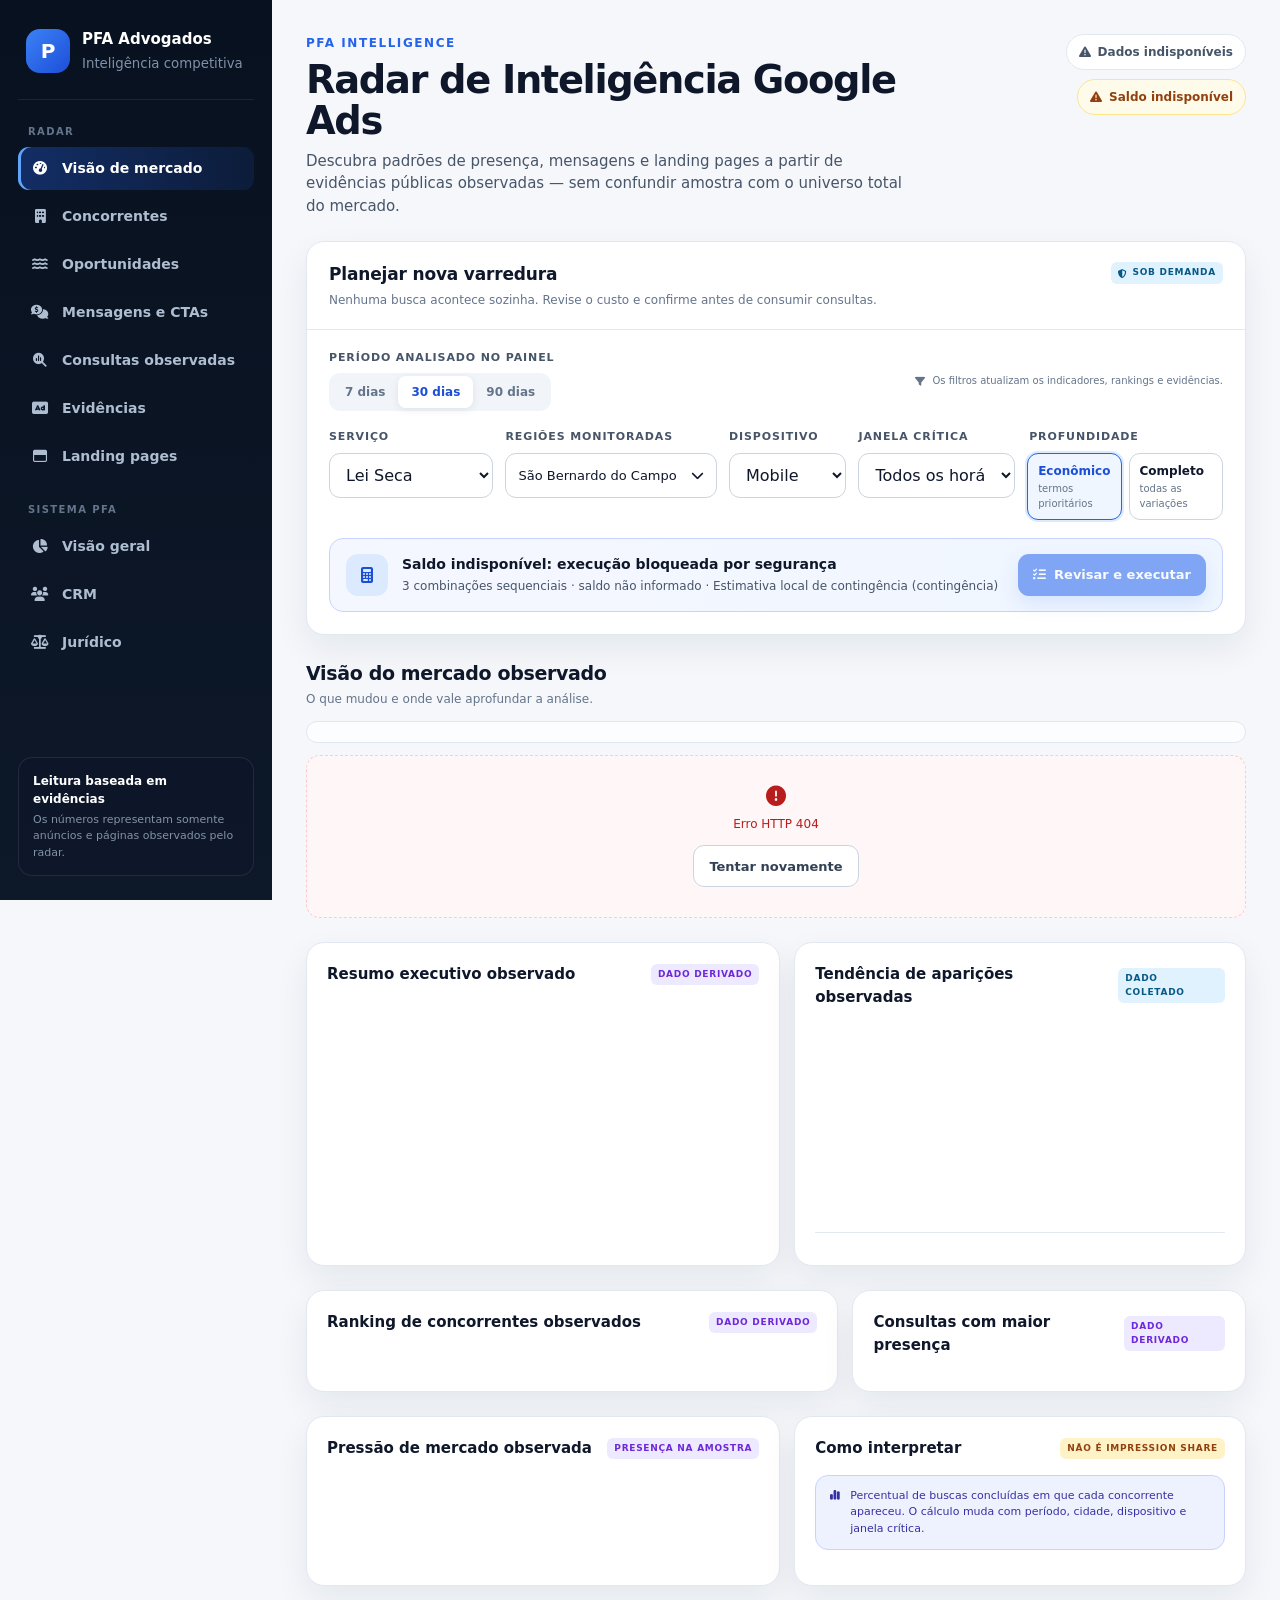
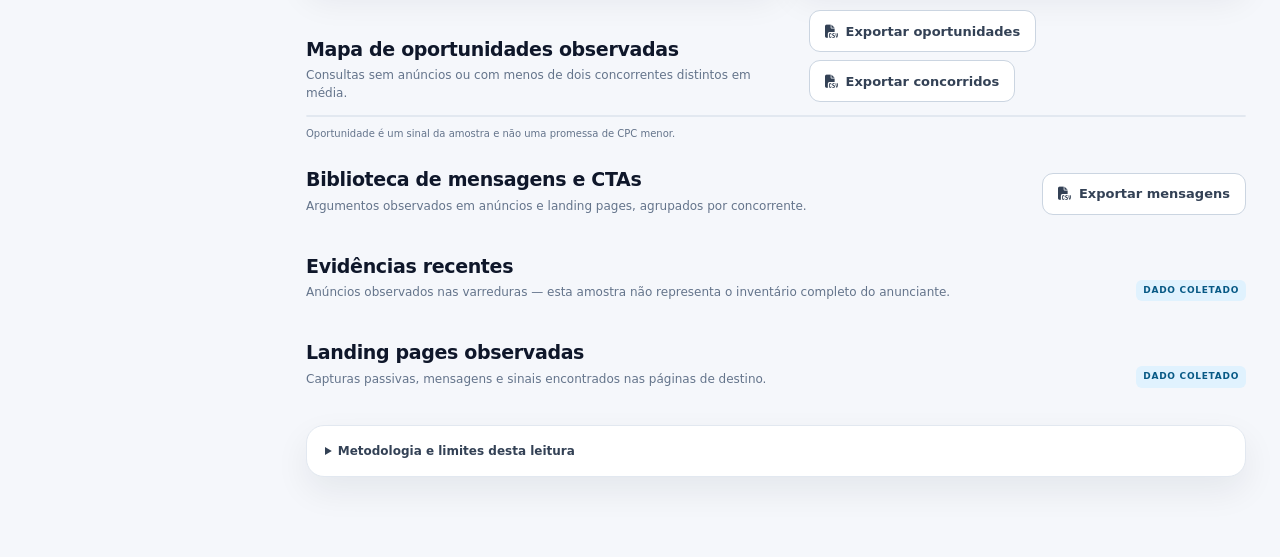
==== commit 4346b7f5: "Add commercial intelligence dashboard views" ====
--- a/frontend/radar_mockup.html
+++ b/frontend/radar_mockup.html
@@ -104,7 +104,7 @@
     .segmented { display: inline-flex; padding: 3px; border-radius: 11px; background: var(--slate-100); }
     .segment { border: 0; border-radius: 8px; padding: 7px 13px; color: var(--slate-500); background: transparent; cursor: pointer; font-size: 12px; font-weight: 800; }
     .segment.active { color: var(--blue-700); background: #fff; box-shadow: 0 2px 8px rgba(15,23,42,.08); }
-    .filters { display: grid; grid-template-columns: 1.1fr 1.4fr .8fr 1.35fr; gap: 14px; align-items: start; }
+    .filters { display: grid; grid-template-columns: 1.05fr 1.35fr .75fr 1fr 1.25fr; gap: 12px; align-items: start; }
     .control { width: 100%; min-height: 45px; border: 1px solid var(--slate-300); border-radius: 11px; padding: 0 12px; color: var(--slate-950); background: #fff; }
     .control:hover { border-color: #94a3b8; }
     .region-select { position: relative; }
@@ -204,6 +204,28 @@
     .metric-mini b { display: block; font-size: 12px; }
     .metric-mini small { display: block; color: var(--slate-400); font-size: 8px; text-transform: uppercase; }
     .rank-actions { display: flex; gap: 5px; }
+
+    .pressure-list { display: grid; gap: 11px; }
+    .pressure-row { display: grid; grid-template-columns: minmax(150px, .9fr) minmax(180px, 1.5fr) auto; gap: 12px; align-items: center; }
+    .pressure-name strong { display: block; font-size: 12px; }
+    .pressure-name span { color: var(--slate-500); font-size: 9px; }
+    .pressure-track { height: 12px; overflow: hidden; border-radius: 999px; background: var(--slate-100); }
+    .pressure-track span { display: block; height: 100%; min-width: 3px; border-radius: inherit; background: linear-gradient(90deg, #1d4ed8, #60a5fa); }
+    .pressure-value { min-width: 56px; text-align: right; font-size: 12px; font-weight: 900; }
+    .table-wrap { overflow: auto; border: 1px solid var(--slate-200); border-radius: 13px; }
+    .market-table { width: 100%; border-collapse: collapse; background: #fff; font-size: 10px; }
+    .market-table th, .market-table td { padding: 10px 11px; border-bottom: 1px solid var(--slate-100); text-align: left; white-space: nowrap; }
+    .market-table th { position: sticky; top: 0; color: var(--slate-500); background: var(--slate-50); font-size: 8px; letter-spacing: .06em; text-transform: uppercase; }
+    .market-table tr:last-child td { border-bottom: 0; }
+    .message-grid { display: grid; grid-template-columns: repeat(2, minmax(0, 1fr)); gap: 12px; }
+    .message-card { padding: 16px; border: 1px solid var(--slate-200); border-radius: 14px; background: #fff; }
+    .message-card h4 { margin-bottom: 3px; font-size: 14px; }
+    .message-card > small { display: block; margin-bottom: 12px; color: var(--slate-500); }
+    .message-block { margin-top: 10px; }
+    .message-block b { display: block; margin-bottom: 5px; color: var(--slate-500); font-size: 8px; letter-spacing: .08em; text-transform: uppercase; }
+    .message-block ul { margin: 0; padding-left: 17px; color: var(--slate-700); font-size: 10px; }
+    .export-actions { display: flex; flex-wrap: wrap; gap: 8px; }
+    .cost-warning { margin: 12px 0 0; padding: 12px 14px; border: 1px solid #fde68a; border-radius: 12px; color: #92400e; background: #fffbeb; font-size: 11px; }
 
     .evidence-grid { display: grid; grid-template-columns: repeat(3, minmax(0, 1fr)); gap: 13px; }
     .evidence-card { display: flex; flex-direction: column; min-height: 290px; overflow: hidden; }
@@ -360,6 +382,9 @@
       .profile-row { grid-template-columns: 1fr 1fr; gap: 7px 10px; }
       .profile-row > :first-child { grid-column: 1 / -1; }
       .profile-row-label { display: block; }
+      .pressure-row { grid-template-columns: 1fr auto; }
+      .pressure-track { grid-column: 1 / -1; grid-row: 2; }
+      .message-grid { grid-template-columns: 1fr; }
       .history-row { grid-template-columns: 80px 1fr; }
       .history-row > :last-child { grid-column: 2; }
       .history-landing-main { align-items: flex-start; flex-direction: column; }
@@ -393,6 +418,8 @@
     <nav class="nav-list">
       <a class="nav-link active" href="#visao-geral"><i class="fa-solid fa-gauge-high"></i>Visão de mercado</a>
       <a class="nav-link" href="#concorrentes"><i class="fa-solid fa-building"></i>Concorrentes</a>
+      <a class="nav-link" href="#oportunidades"><i class="fa-solid fa-water"></i>Oportunidades</a>
+      <a class="nav-link" href="#mensagens"><i class="fa-solid fa-comments-dollar"></i>Mensagens e CTAs</a>
       <a class="nav-link" href="#consultas"><i class="fa-solid fa-magnifying-glass-chart"></i>Consultas observadas</a>
       <a class="nav-link" href="#evidencias"><i class="fa-solid fa-rectangle-ad"></i>Evidências</a>
       <a class="nav-link" href="#landing-pages"><i class="fa-regular fa-window-maximize"></i>Landing pages</a>
@@ -488,6 +515,15 @@
               </select>
             </label>
 
+            <label>
+              <span class="field-label">Janela crítica</span>
+              <select id="time-window-filter" class="control">
+                <option value="all">Todos os horários</option>
+                <option value="commercial">Comercial · seg–sex, 09h–18h</option>
+                <option value="blitz">Madrugada de blitz · qui–dom, 22h–05h</option>
+              </select>
+            </label>
+
             <fieldset style="border:0;padding:0;margin:0">
               <legend class="field-label">Profundidade</legend>
               <div class="mode-options">
@@ -549,6 +585,38 @@
           </article>
         </section>
 
+        <section class="section overview-grid" aria-labelledby="pressure-title">
+          <article class="card panel">
+            <div class="panel-title"><h3 id="pressure-title">Pressão de mercado observada</h3><span class="tag derived">Presença na amostra</span></div>
+            <div id="pressure-chart" class="pressure-list"></div>
+          </article>
+          <article class="card panel">
+            <div class="panel-title"><h3>Como interpretar</h3><span class="tag warning">Não é impression share</span></div>
+            <div class="profile-caveat"><i class="fa-solid fa-chart-simple"></i><span>Percentual de buscas concluídas em que cada concorrente apareceu. O cálculo muda com período, cidade, dispositivo e janela crítica.</span></div>
+            <div id="pressure-context" class="insight-list"></div>
+          </article>
+        </section>
+
+        <section id="oportunidades" class="section" aria-labelledby="opportunity-title">
+          <div class="section-heading">
+            <div><h2 id="opportunity-title">Mapa de oportunidades observadas</h2><p>Consultas sem anúncios ou com menos de dois concorrentes distintos em média.</p></div>
+            <div class="export-actions">
+              <button id="export-opportunities" class="button secondary" type="button"><i class="fa-solid fa-file-csv"></i>Exportar oportunidades</button>
+              <button id="export-competitive" class="button secondary" type="button"><i class="fa-solid fa-file-csv"></i>Exportar concorridos</button>
+            </div>
+          </div>
+          <div id="opportunity-table" class="table-wrap"></div>
+          <div class="source-line" style="margin-top:9px"><span>Oportunidade é um sinal da amostra e não uma promessa de CPC menor.</span></div>
+        </section>
+
+        <section id="mensagens" class="section" aria-labelledby="messages-title">
+          <div class="section-heading">
+            <div><h2 id="messages-title">Biblioteca de mensagens e CTAs</h2><p>Argumentos observados em anúncios e landing pages, agrupados por concorrente.</p></div>
+            <button id="export-messages" class="button secondary" type="button"><i class="fa-solid fa-file-csv"></i>Exportar mensagens</button>
+          </div>
+          <div id="message-library" class="message-grid"></div>
+        </section>
+
         <section id="evidencias" class="section">
           <div class="section-heading">
             <div><h2>Evidências recentes</h2><p>Anúncios observados nas varreduras — esta amostra não representa o inventário completo do anunciante.</p></div>
@@ -575,11 +643,12 @@
 
   <dialog id="confirm-dialog" aria-labelledby="dialog-title">
     <div class="dialog-head">
-      <div><h2 id="dialog-title">Confirmar varredura</h2><p>Confira o consumo estimado antes de iniciar. As pesquisas serão executadas uma por vez.</p></div>
+      <div><h2 id="dialog-title">Confirmar consumo de créditos</h2><p>Nenhuma consulta será executada até sua confirmação. Cada combinação consome aproximadamente um crédito.</p></div>
       <button id="dialog-close" class="icon-button" type="button" aria-label="Fechar"><i class="fa-solid fa-xmark"></i></button>
     </div>
     <div class="dialog-body">
       <div id="dialog-summary" class="dialog-summary"></div>
+      <div id="credit-cost-warning" class="cost-warning"></div>
       <div id="dialog-warning" class="status info" hidden></div>
       <ol id="dialog-plan" class="plan-list"></ol>
     </div>
@@ -625,7 +694,7 @@
     };
 
     const state = {
-      filters: { period: 30, service: "Lei Seca", regions: ["São Bernardo do Campo"], device: "mobile", mode: "economico" },
+      filters: { period: 30, service: "Lei Seca", regions: ["São Bernardo do Campo"], device: "mobile", timeWindow: "all", mode: "economico" },
       quota: null,
       plan: null,
       dashboard: null,
@@ -768,6 +837,7 @@
       state.filters.service = $("#service-filter").value;
       state.filters.regions = selectedRegions();
       state.filters.device = $("#device-filter").value;
+      state.filters.timeWindow = $("#time-window-filter").value;
       state.filters.mode = $("input[name='scan-mode']:checked").value;
       const count = state.filters.regions.length;
       $("#region-label").textContent = count === 0
@@ -793,6 +863,7 @@
       });
       if (filters.regions.length) params.set("location", filters.regions.join(","));
       if (filters.device !== "both") params.set("device", filters.device);
+      params.set("time_window", filters.timeWindow || "all");
       return params.toString();
     }
 
@@ -1019,6 +1090,8 @@
         trend,
         observations: filtered.sort((a, b) => new Date(b.observedAt || 0) - new Date(a.observedAt || 0)),
         landingPages: [...landings.values()],
+        opportunities: [],
+        messages: [],
         meta: {
           source: "Banco Radar · /api/radar/observations",
           generatedAt: new Date().toISOString(),
@@ -1036,6 +1109,8 @@
       const queriesRaw = firstArray(raw.query_ranking, raw.queries, raw.keywords, raw.rankings?.queries);
       const observations = firstArray(raw.recent_observations, raw.observations, raw.evidence, raw.ads).map(normalizeObservation);
       const landingsRaw = firstArray(raw.landing_pages, raw.landings, raw.recent_landings);
+      const opportunitiesRaw = firstArray(raw.opportunity_map, raw.opportunities);
+      const messagesRaw = firstArray(raw.messaging_library, raw.messages);
       const landingPages = landingsRaw.length
         ? landingsRaw.map((item) => ({ ...normalizeObservation(item), ...item }))
         : [...new Map(observations.filter((item) => item.targetUrl).map((item) => [item.targetUrl, item])).values()];
@@ -1059,6 +1134,8 @@
           queries: firstNumber(item.search_runs_with_presence, item.queries_observed, item.queries, item.search_terms),
           regions: firstNumber(item.regions_observed, item.regions, item.cities),
           presenceRate: firstNumber(item.observed_presence_rate),
+          averagePosition: firstNullableNumber(item.average_position_observed),
+          topOneRuns: firstNumber(item.top_one_search_runs),
           landingPages: firstNumber(item.landing_pages_observed),
           firstSeen: item.first_observed_at || item.first_seen,
           lastSeen: item.last_seen || item.last_observed_at || item.observed_at,
@@ -1075,6 +1152,35 @@
         trend: firstArray(raw.trend, raw.timeline, raw.series, raw.appearances_over_time).map((item) => ({ date: item.date || item.day || item.period || item.label, value: firstNumber(item.value, item.appearances, item.observations, item.count) })),
         observations,
         landingPages,
+        opportunities: opportunitiesRaw.map((item) => ({
+          query: item.query || item.keyword || "Consulta não informada",
+          location: item.location || item.region || "Região não informada",
+          device: item.device || "",
+          completedRuns: firstNumber(item.completed_runs, item.search_runs),
+          zeroRuns: firstNumber(item.zero_ad_runs, item.zero_runs),
+          zeroRate: firstNumber(item.zero_ad_rate),
+          averageAdvertisers: firstNumber(item.average_distinct_advertisers, item.average_advertisers),
+          maxAdvertisers: firstNumber(item.max_distinct_advertisers, item.max_advertisers),
+          classification: item.classification || "inconclusiva",
+          isOpportunity: Boolean(item.is_opportunity),
+          confidence: item.sample_confidence || "baixa",
+          lastSearchedAt: item.last_searched_at,
+        })),
+        messages: messagesRaw.map((item) => ({
+          advertiserId: firstDefined(item.advertiser_id, item.id),
+          advertiser: item.advertiser || item.name || item.domain || "Concorrente observado",
+          domain: item.domain || "",
+          titles: firstArray(item.titles),
+          descriptions: firstArray(item.descriptions),
+          headlines: firstArray(item.headlines),
+          subtitles: firstArray(item.subtitles),
+          ctas: firstArray(item.ctas),
+          whatsappLinks: firstArray(item.whatsapp_links),
+          urgencySignals: firstArray(item.urgency_signals),
+          authoritySignals: firstArray(item.authority_signals),
+          socialProof: firstArray(item.social_proof),
+          landingPages: firstArray(item.landing_pages),
+        })),
         meta: {
           source: raw.meta?.source || raw.source || "Banco PostgreSQL · Radar PFA",
           generatedAt: raw.meta?.generated_at || raw.generated_at || raw.updated_at || new Date().toISOString(),
@@ -1084,10 +1190,14 @@
           methodology: firstObject(raw.methodology),
           coverage: {
             completed: firstNumber(metrics.completed_search_runs),
+            zeroAds: firstNumber(metrics.zero_ad_search_runs),
             failed: firstNumber(metrics.failed_search_runs),
             queries: firstNumber(metrics.queries_searched),
             locations: firstNumber(metrics.locations_searched),
             devices: firstNumber(metrics.devices_searched),
+            timeWindow: metrics.filters?.time_window || "all",
+            timeWindowLabel: metrics.filters?.time_window_label || "Todos os horários",
+            sampleConfidence: metrics.sample_confidence || "baixa",
           },
         },
       };
@@ -1627,6 +1737,57 @@
       }, { once: true }));
     }
 
+    function renderMarketIntelligence(data) {
+      const competitors = data.competitors.slice(0, 10);
+      $("#pressure-chart").innerHTML = competitors.length
+        ? competitors.map((item) => `<div class="pressure-row"><div class="pressure-name"><strong>${escapeHtml(item.name)}</strong><span>${formatNumber(item.queries)} buscas com presença${item.averagePosition ? ` · posição média ${escapeHtml(item.averagePosition)}` : ""}</span></div><div class="pressure-track" role="img" aria-label="${escapeHtml(item.name)}: ${formatNumber(item.presenceRate)} por cento"><span style="width:${Math.max(0, Math.min(100, item.presenceRate))}%"></span></div><div class="pressure-value">${formatNumber(item.presenceRate)}%</div></div>`).join("")
+        : '<div class="empty">Nenhuma presença concorrente observada neste recorte.</div>';
+      const coverage = data.meta.coverage || {};
+      $("#pressure-context").innerHTML = [
+        `${formatNumber(coverage.completed)} buscas concluídas compõem o denominador.`,
+        `${formatNumber(coverage.zeroAds)} buscas não retornaram concorrentes observados.`,
+        `Janela: ${coverage.timeWindowLabel || "Todos os horários"}. Confiança: ${coverage.sampleConfidence || "baixa"}.`,
+      ].map((text, index) => `<div class="insight"><span class="insight-number">${index + 1}</span><p>${escapeHtml(text)}</p></div>`).join("");
+
+      const opportunities = data.opportunities || [];
+      $("#opportunity-table").innerHTML = opportunities.length ? `<table class="market-table"><thead><tr><th>Consulta</th><th>Cidade</th><th>Dispositivo</th><th>Buscas</th><th>Sem anúncios</th><th>Concorrentes médios</th><th>Sinal</th><th>Confiança</th></tr></thead><tbody>${opportunities.map((item) => `<tr><td><strong>${escapeHtml(item.query)}</strong></td><td>${escapeHtml(item.location)}</td><td>${escapeHtml(item.device)}</td><td>${formatNumber(item.completedRuns)}</td><td>${formatNumber(item.zeroRuns)} (${formatNumber(item.zeroRate)}%)</td><td>${escapeHtml(item.averageAdvertisers)}</td><td><span class="tag ${item.isOpportunity ? "collected" : item.classification === "baixa_pressao" ? "warning" : "derived"}">${escapeHtml(item.classification.replaceAll("_", " "))}</span></td><td>${escapeHtml(item.confidence)}</td></tr>`).join("")}</tbody></table>` : '<div class="empty">Ainda não há buscas concluídas suficientes para mapear oportunidades.</div>';
+
+      const library = data.messages || [];
+      const list = (items, limit = 4) => items.slice(0, limit).map((text) => `<li>${escapeHtml(text)}</li>`).join("");
+      $("#message-library").innerHTML = library.length ? library.slice(0, 12).map((item) => `<article class="message-card"><h4>${escapeHtml(item.advertiser)}</h4><small>${escapeHtml(item.domain)}</small>${item.titles.length ? `<div class="message-block"><b>Títulos observados</b><ul>${list(item.titles)}</ul></div>` : ""}${item.headlines.length ? `<div class="message-block"><b>Headlines das páginas</b><ul>${list(item.headlines)}</ul></div>` : ""}${item.ctas.length ? `<div class="message-block"><b>CTAs</b><ul>${list(item.ctas)}</ul></div>` : ""}<div class="chips">${item.whatsappLinks.length ? '<span class="chip">WhatsApp observado</span>' : ""}${item.urgencySignals.map((text) => `<span class="chip">Urgência: ${escapeHtml(text)}</span>`).join("")}${item.authoritySignals.map((text) => `<span class="chip">Autoridade: ${escapeHtml(text)}</span>`).join("")}</div>${advertiserProfileButton({ advertiserId: item.advertiserId, name: item.advertiser, domain: item.domain }, "Abrir perfil completo")}</article>`).join("") : '<div class="empty">Nenhuma mensagem de landing page disponível neste recorte.</div>';
+    }
+
+    function downloadCsv(filename, rows) {
+      if (!rows.length) return showStatus("Não há dados neste recorte para exportar.", "info");
+      const columns = [...new Set(rows.flatMap((row) => Object.keys(row)))];
+      const escapeCsv = (value) => `"${String(value ?? "").replaceAll('"', '""')}"`;
+      const csv = "\ufeff" + [columns, ...rows.map((row) => columns.map((column) => row[column]))].map((row) => row.map(escapeCsv).join(";")).join("\r\n");
+      const url = URL.createObjectURL(new Blob([csv], { type: "text/csv;charset=utf-8" }));
+      const link = document.createElement("a");
+      link.href = url; link.download = filename; document.body.appendChild(link); link.click(); link.remove(); URL.revokeObjectURL(url);
+    }
+
+    function exportTerms(opportunitiesOnly) {
+      const rows = (state.dashboard?.opportunities || []).filter((item) => opportunitiesOnly ? item.isOpportunity : !item.isOpportunity).map((item) => ({
+        servico: state.filters.service, consulta: item.query, cidade: item.location, dispositivo: item.device,
+        janela: state.dashboard?.meta?.coverage?.timeWindowLabel || state.filters.timeWindow,
+        buscas_concluidas: item.completedRuns, buscas_sem_anuncios: item.zeroRuns, taxa_sem_anuncios: item.zeroRate,
+        concorrentes_distintos_medios: item.averageAdvertisers, maximo_concorrentes: item.maxAdvertisers,
+        classificacao: item.classification, confianca_amostra: item.confidence, ultima_busca: item.lastSearchedAt,
+      }));
+      downloadCsv(opportunitiesOnly ? "radar-oportunidades.csv" : "radar-termos-concorridos.csv", rows);
+    }
+
+    function exportMessages() {
+      const rows = (state.dashboard?.messages || []).map((item) => ({
+        anunciante: item.advertiser, dominio: item.domain, titulos: item.titles.join(" | "), descricoes: item.descriptions.join(" | "),
+        headlines: item.headlines.join(" | "), subtitulos: item.subtitles.join(" | "), ctas: item.ctas.join(" | "),
+        whatsapp_observado: item.whatsappLinks.length ? "sim" : "não", sinais_urgencia: item.urgencySignals.join(" | "),
+        sinais_autoridade: item.authoritySignals.join(" | "), prova_social: item.socialProof.join(" | "), landing_pages: item.landingPages.join(" | "),
+      }));
+      downloadCsv("radar-mensagens-ctas.csv", rows);
+    }
+
     function renderDashboard(data) {
       state.dashboard = data;
       renderKpis(data);
@@ -1635,11 +1796,12 @@
       renderRankings(data);
       renderEvidence(data);
       renderLandings(data);
+      renderMarketIntelligence(data);
       $("#dashboard-content").setAttribute("aria-busy", "false");
       $("#dashboard-source").innerHTML = `<i class="fa-solid fa-database"></i><span>${escapeHtml(data.meta.source)}</span><span>·</span><span>Painel atualizado ${escapeHtml(formatDate(data.meta.generatedAt, true))}</span><span>·</span><span class="confidence">Confiança ${escapeHtml(data.meta.confidence)}</span>`;
       const coverage = data.meta.coverage;
       $("#coverage-strip").innerHTML = coverage
-        ? `<span class="tag collected">Dado coletado</span><span><b>${formatNumber(coverage.completed)}</b> buscas concluídas</span><span><b>${formatNumber(coverage.failed)}</b> falhas</span><span><b>${formatNumber(coverage.queries)}</b> consultas</span><span><b>${formatNumber(coverage.locations)}</b> regiões</span><span><b>${formatNumber(coverage.devices)}</b> dispositivos</span>`
+        ? `<span class="tag collected">Dado coletado</span><span><b>${formatNumber(coverage.completed)}</b> buscas concluídas</span><span><b>${formatNumber(coverage.zeroAds)}</b> sem anúncios</span><span><b>${formatNumber(coverage.failed)}</b> falhas</span><span><b>${formatNumber(coverage.queries)}</b> consultas</span><span><b>${formatNumber(coverage.locations)}</b> regiões</span><span><b>${formatNumber(coverage.devices)}</b> dispositivos</span><span><b>${escapeHtml(coverage.timeWindowLabel || "Todos os horários")}</b></span>`
         : '<span class="tag collected">Dado coletado</span><span>Cobertura detalhada indisponível no modo de contingência.</span>';
       const freshness = $("#freshness-badge");
       freshness.className = "pill";
@@ -1662,6 +1824,10 @@
       $("#trend-chart").innerHTML = '<div class="loading-state" style="width:100%"><i class="fa-solid fa-circle-notch fa-spin"></i>Carregando tendência…</div>';
       $("#competitor-ranking").innerHTML = '<li class="loading-state"><i class="fa-solid fa-circle-notch fa-spin"></i>Carregando concorrentes…</li>';
       $("#query-ranking").innerHTML = '<li class="loading-state"><i class="fa-solid fa-circle-notch fa-spin"></i>Carregando consultas…</li>';
+      $("#pressure-chart").innerHTML = '<div class="loading-state"><i class="fa-solid fa-circle-notch fa-spin"></i>Calculando pressão…</div>';
+      $("#pressure-context").innerHTML = "";
+      $("#opportunity-table").innerHTML = '<div class="loading-state"><i class="fa-solid fa-circle-notch fa-spin"></i>Mapeando oportunidades…</div>';
+      $("#message-library").innerHTML = '<div class="loading-state"><i class="fa-solid fa-circle-notch fa-spin"></i>Agrupando mensagens…</div>';
       $("#evidence-grid").innerHTML = '<div class="loading-state"><i class="fa-solid fa-circle-notch fa-spin"></i>Carregando evidências…</div>';
       $("#landing-grid").innerHTML = '<div class="loading-state"><i class="fa-solid fa-circle-notch fa-spin"></i>Carregando landing pages…</div>';
     }
@@ -1669,7 +1835,7 @@
     function renderDashboardError(message) {
       const html = `<div class="error-state"><i class="fa-solid fa-circle-exclamation"></i>${escapeHtml(message)}<br><button class="button secondary" type="button" data-action="retry-dashboard" style="margin-top:12px">Tentar novamente</button></div>`;
       $("#kpi-grid").innerHTML = html;
-      ["#insights-list", "#trend-chart", "#competitor-ranking", "#query-ranking", "#evidence-grid", "#landing-grid"].forEach((selector) => $(selector).innerHTML = "");
+      ["#insights-list", "#trend-chart", "#competitor-ranking", "#query-ranking", "#pressure-chart", "#pressure-context", "#opportunity-table", "#message-library", "#evidence-grid", "#landing-grid"].forEach((selector) => $(selector).innerHTML = "");
       $("#dashboard-source").innerHTML = "";
       $("#coverage-strip").innerHTML = "";
       $("#freshness-badge").innerHTML = '<i class="fa-solid fa-triangle-exclamation"></i><span>Dados indisponíveis</span>';
@@ -1701,7 +1867,9 @@
     function openConfirmation() {
       if (!state.plan || !state.plan.searches.length || !state.plan.sufficient || state.scanning) return;
       const plan = state.plan;
-      $("#dialog-summary").innerHTML = `<div class="summary-box"><b>${formatNumber(plan.estimatedSearches)}</b><span>consultas estimadas</span></div><div class="summary-box"><b>${formatNumber(state.filters.regions.length)}</b><span>regiões</span></div><div class="summary-box"><b>${formatNumber(plan.remaining)}</b><span>saldo antes</span></div>`;
+      const balanceAfter = Number.isFinite(Number(plan.remaining)) ? Math.max(0, Number(plan.remaining) - Number(plan.estimatedSearches || 0)) : null;
+      $("#dialog-summary").innerHTML = `<div class="summary-box"><b>${formatNumber(plan.estimatedSearches)}</b><span>créditos que serão consumidos</span></div><div class="summary-box"><b>${formatNumber(state.filters.regions.length)}</b><span>regiões</span></div><div class="summary-box"><b>${plan.remaining == null ? "—" : formatNumber(plan.remaining)}</b><span>saldo antes</span></div><div class="summary-box"><b>${balanceAfter == null ? "—" : formatNumber(balanceAfter)}</b><span>saldo estimado depois</span></div>`;
+      $("#credit-cost-warning").innerHTML = `<b>Atenção:</b> ao confirmar, aproximadamente <b>${formatNumber(plan.estimatedSearches)} créditos</b> serão gastos e não poderão ser recuperados, mesmo quando uma consulta retornar zero anúncios. As buscas serão executadas uma por vez e você poderá interromper após a consulta em andamento.`;
       const warning = $("#dialog-warning");
       warning.hidden = !plan.fallback && !plan.limited;
       if (plan.fallback && plan.limited) warning.textContent = "O endpoint de planejamento não respondeu e o plano foi limitado localmente a 24 consultas. Os termos omitidos estão identificados abaixo.";
@@ -1792,6 +1960,7 @@
     }));
     $("#service-filter").addEventListener("change", scheduleRefresh);
     $("#device-filter").addEventListener("change", scheduleRefresh);
+    $("#time-window-filter").addEventListener("change", scheduleRefresh);
     $$("input[name='scan-mode']").forEach((input) => input.addEventListener("change", scheduleRefresh));
     function handleRegionChange(input) {
       if (!selectedRegions().length) {
@@ -1850,6 +2019,9 @@
       state.advertiserProfile.transparency = { status: "idle", data: null, message: "" };
     });
     $("#confirm-scan").addEventListener("click", executePlan);
+    $("#export-opportunities").addEventListener("click", () => exportTerms(true));
+    $("#export-competitive").addEventListener("click", () => exportTerms(false));
+    $("#export-messages").addEventListener("click", exportMessages);
     $("#cancel-scan").addEventListener("click", () => {
       state.cancelRequested = true;
       $("#cancel-scan").disabled = true;
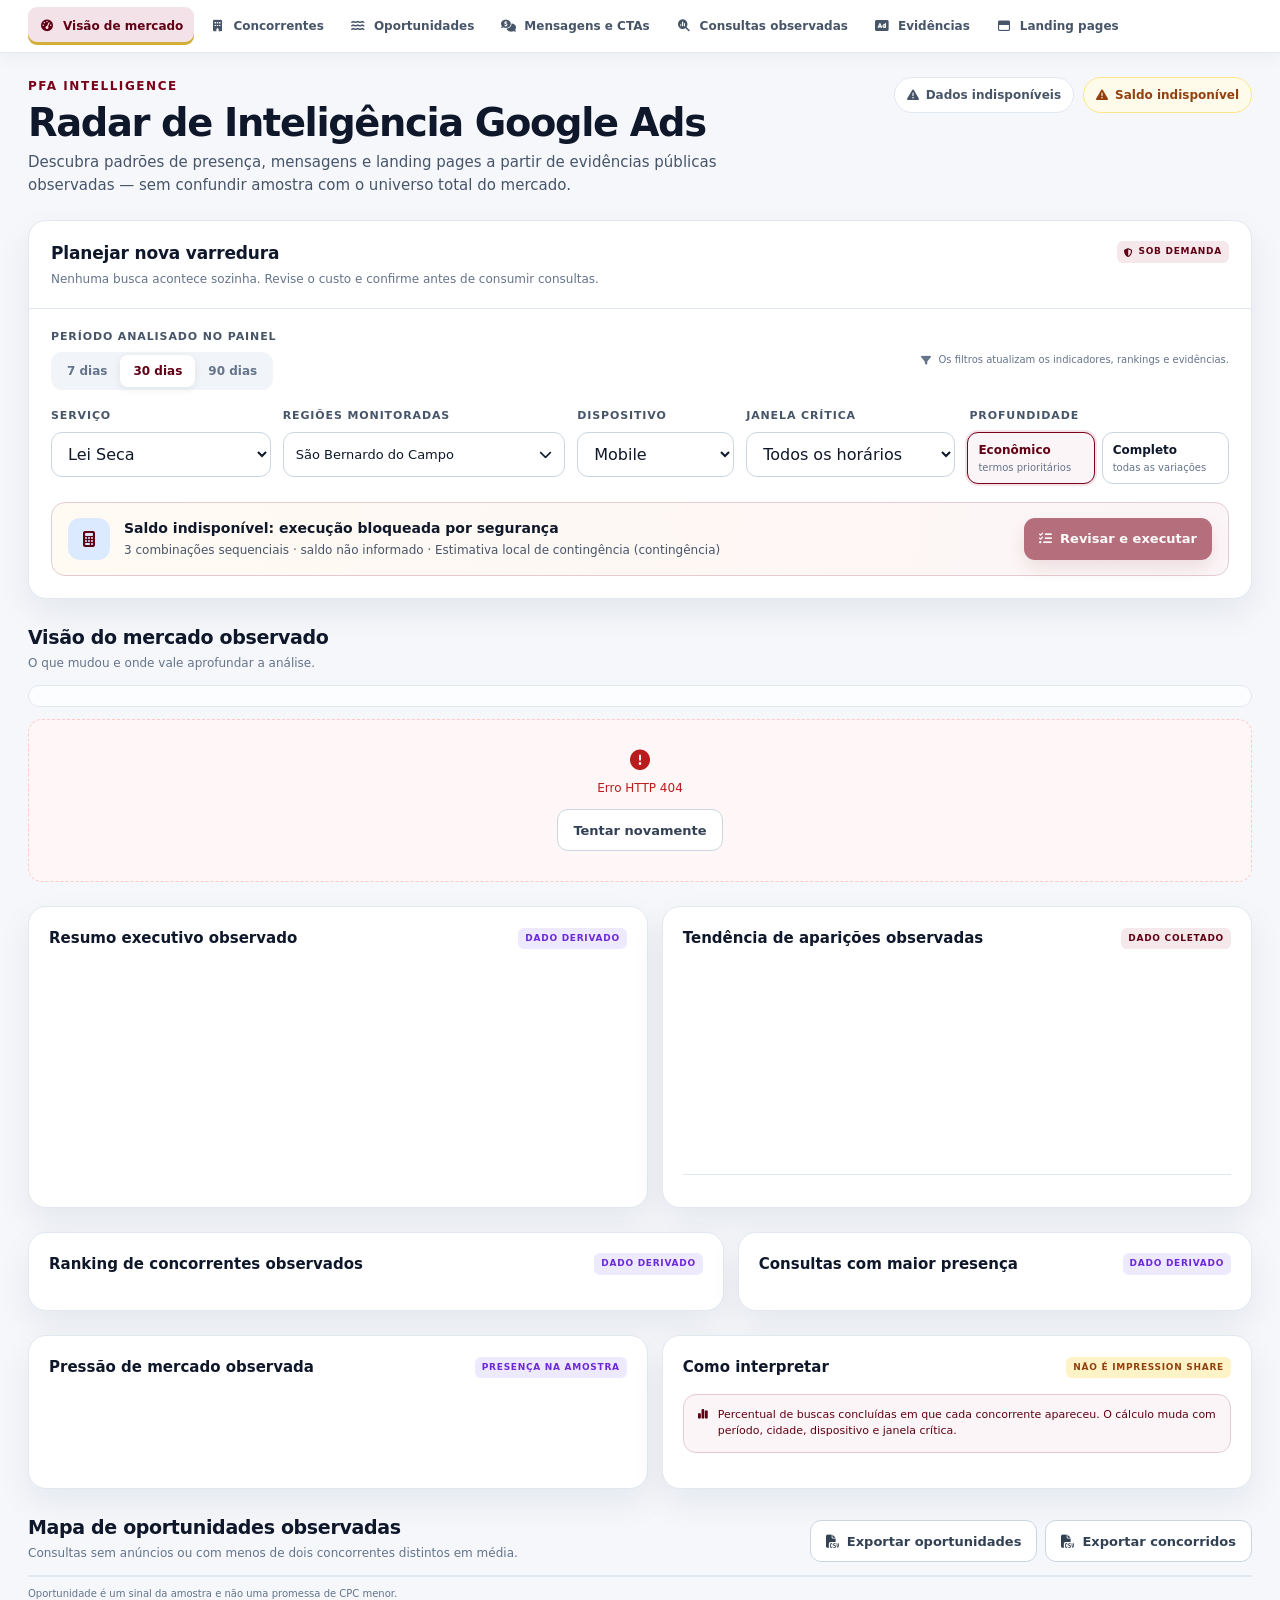
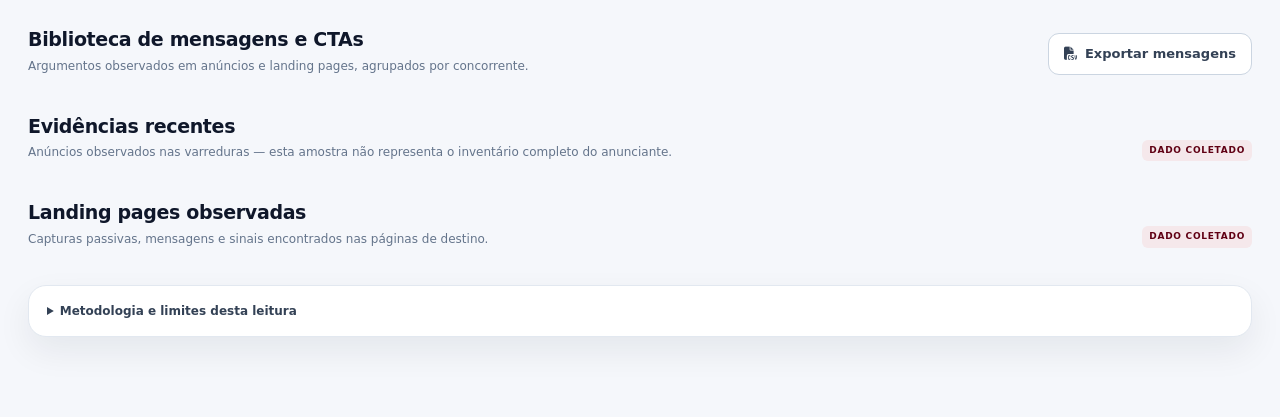
==== commit ba4bcfec: "Integrate Radar navigation with PFA dashboard" ====
--- a/frontend/radar_mockup.html
+++ b/frontend/radar_mockup.html
@@ -17,10 +17,13 @@
       --navy-950: #08111f;
       --navy-900: #0d1829;
       --navy-800: #17253a;
-      --blue-700: #1d4ed8;
-      --blue-600: #2563eb;
-      --blue-100: #dbeafe;
-      --blue-50: #eff6ff;
+      --pfa-wine: #600014;
+      --pfa-wine-light: #7a0019;
+      --pfa-gold: #d4af37;
+      --blue-700: #600014;
+      --blue-600: #7a0019;
+      --blue-100: #f3e2e7;
+      --blue-50: #fcf5f7;
       --slate-950: #0f172a;
       --slate-700: #334155;
       --slate-600: #475569;
@@ -53,34 +56,35 @@
     button, input, select { font: inherit; }
     button, a { -webkit-tap-highlight-color: transparent; }
     a { color: inherit; }
-    :focus-visible { outline: 3px solid rgba(37, 99, 235, .35); outline-offset: 2px; }
+    :focus-visible { outline: 3px solid rgba(96, 0, 20, .24); outline-offset: 2px; }
     [hidden] { display: none !important; }
     .skip-link { position: fixed; left: 12px; top: -60px; z-index: 100; background: #fff; padding: 10px 14px; border-radius: 8px; }
     .skip-link:focus { top: 12px; }
 
-    .sidebar {
-      position: fixed; inset: 0 auto 0 0; z-index: 50; width: 272px;
-      display: flex; flex-direction: column; padding: 24px 18px;
-      color: #cbd5e1; background: linear-gradient(180deg, var(--navy-950), var(--navy-900));
-    }
-    .brand { display: flex; align-items: center; gap: 12px; padding: 4px 8px 24px; border-bottom: 1px solid rgba(255,255,255,.08); }
-    .brand-mark { display: grid; place-items: center; width: 44px; height: 44px; border-radius: 14px; color: #fff; font-size: 20px; font-weight: 800; background: linear-gradient(135deg, #3b82f6, #1d4ed8); }
-    .brand strong { display: block; color: #fff; font-size: 15px; }
-    .brand small { color: #7f91aa; }
-    .nav-label { margin: 24px 10px 8px; color: #64748b; font-size: 10px; font-weight: 800; letter-spacing: .14em; text-transform: uppercase; }
-    .nav-list { display: grid; gap: 5px; }
-    .nav-link { display: flex; align-items: center; gap: 12px; padding: 11px 12px; border-radius: 11px; color: #aebdd0; text-decoration: none; font-size: 14px; font-weight: 600; }
-    .nav-link:hover { background: rgba(255,255,255,.06); color: #fff; }
-    .nav-link.active { color: #fff; background: linear-gradient(90deg, rgba(37,99,235,.34), rgba(37,99,235,.12)); box-shadow: inset 3px 0 #60a5fa; }
-    .nav-link i { width: 20px; text-align: center; }
-    .sidebar-note { margin-top: auto; padding: 14px; border: 1px solid rgba(148,163,184,.15); border-radius: 14px; background: rgba(15,23,42,.5); }
-    .sidebar-note strong { display: block; color: #fff; font-size: 12px; }
-    .sidebar-note span { display: block; margin-top: 4px; color: #8292a8; font-size: 11px; }
-
-    .mobile-header { display: none; }
-    .overlay { display: none; position: fixed; inset: 0; z-index: 45; background: rgba(2,6,23,.55); }
-    .main { margin-left: 272px; min-height: 100vh; }
-    .content { width: min(1500px, 100%); margin: 0 auto; padding: 34px 34px 80px; }
+    .radar-tabs {
+      position: sticky; top: 0; z-index: 40;
+      border-bottom: 1px solid var(--slate-200);
+      background: rgba(255,255,255,.97);
+      box-shadow: 0 4px 16px rgba(15,23,42,.045);
+      backdrop-filter: blur(12px);
+    }
+    .radar-tabs-scroll {
+      display: flex; align-items: center; gap: 4px;
+      width: min(1500px, 100%); margin: 0 auto; padding: 7px 28px;
+      overflow-x: auto; scrollbar-width: thin;
+    }
+    .nav-link {
+      display: inline-flex; flex: 0 0 auto; align-items: center; gap: 8px;
+      min-height: 38px; padding: 8px 11px; border-radius: 9px;
+      color: var(--slate-600); text-decoration: none; font-size: 12px; font-weight: 750;
+      transition: color .16s ease, background .16s ease, box-shadow .16s ease;
+    }
+    .nav-link:hover { color: var(--pfa-wine); background: var(--blue-50); }
+    .nav-link.active { color: var(--pfa-wine); background: var(--blue-100); box-shadow: inset 0 -3px var(--pfa-gold); }
+    .nav-link i { width: 16px; color: currentColor; text-align: center; }
+    .main { min-height: 100vh; }
+    .content { width: min(1500px, 100%); margin: 0 auto; padding: 24px 28px 80px; }
+    .section, #consultas { scroll-margin-top: 66px; }
 
     .hero { display: flex; align-items: flex-start; justify-content: space-between; gap: 24px; margin-bottom: 24px; }
     .eyebrow { margin: 0 0 7px; color: var(--blue-600); font-size: 12px; font-weight: 800; letter-spacing: .13em; text-transform: uppercase; }
@@ -127,8 +131,8 @@
     .mode-option b { display: block; font-size: 12px; }
     .mode-option small { display: block; margin-top: 1px; color: var(--slate-500); font-size: 10px; }
     .mode-option input:checked + span { border-color: var(--blue-600); color: var(--blue-700); background: var(--blue-50); box-shadow: 0 0 0 2px var(--blue-100); }
-    .mode-option input:focus-visible + span { outline: 3px solid rgba(37, 99, 235, .35); outline-offset: 2px; }
-    .plan-preview { display: grid; grid-template-columns: 1fr auto; gap: 16px; align-items: center; margin-top: 18px; padding: 15px 16px; border: 1px solid #c7d2fe; border-radius: 14px; background: linear-gradient(100deg, #f5f7ff, #eff6ff); }
+    .mode-option input:focus-visible + span { outline: 3px solid rgba(96, 0, 20, .24); outline-offset: 2px; }
+    .plan-preview { display: grid; grid-template-columns: 1fr auto; gap: 16px; align-items: center; margin-top: 18px; padding: 15px 16px; border: 1px solid #e5cbd1; border-radius: 14px; background: linear-gradient(100deg, #fffaf2, #fcf5f7); }
     .plan-main { display: flex; align-items: center; gap: 14px; min-width: 0; }
     .plan-icon { display: grid; place-items: center; flex: 0 0 auto; width: 42px; height: 42px; border-radius: 12px; color: var(--blue-700); background: #dbeafe; }
     .plan-main strong { display: block; font-size: 14px; }
@@ -136,7 +140,7 @@
     .button { display: inline-flex; align-items: center; justify-content: center; gap: 8px; min-height: 42px; border: 0; border-radius: 11px; padding: 10px 15px; cursor: pointer; font-size: 13px; font-weight: 800; text-decoration: none; transition: .18s ease; }
     .button:hover { transform: translateY(-1px); }
     .button:disabled { cursor: not-allowed; opacity: .55; transform: none; }
-    .button.primary { color: #fff; background: var(--blue-600); box-shadow: 0 8px 18px rgba(37,99,235,.22); }
+    .button.primary { color: #fff; background: var(--blue-600); box-shadow: 0 8px 18px rgba(96,0,20,.18); }
     .button.primary:hover { background: var(--blue-700); }
     .button.secondary { border: 1px solid var(--slate-300); color: var(--slate-700); background: #fff; }
     .button.ghost { min-height: 34px; padding: 7px 10px; color: var(--blue-700); background: var(--blue-50); font-size: 11px; }
@@ -144,11 +148,11 @@
     .progress-panel { margin-top: 14px; padding: 16px; border: 1px solid var(--slate-200); border-radius: 14px; background: var(--slate-50); }
     .progress-head { display: flex; justify-content: space-between; gap: 16px; margin-bottom: 10px; font-size: 12px; font-weight: 700; }
     .progress-track { height: 8px; overflow: hidden; border-radius: 999px; background: var(--slate-200); }
-    .progress-bar { width: 0; height: 100%; border-radius: inherit; background: linear-gradient(90deg, #2563eb, #60a5fa); transition: width .25s ease; }
+    .progress-bar { width: 0; height: 100%; border-radius: inherit; background: linear-gradient(90deg, var(--pfa-wine), var(--pfa-gold)); transition: width .25s ease; }
     .progress-detail { margin: 9px 0 0; color: var(--slate-500); font-size: 11px; }
 
     .status { display: flex; align-items: flex-start; gap: 10px; margin-bottom: 20px; padding: 13px 15px; border-radius: 13px; font-size: 13px; }
-    .status.info { border: 1px solid #bfdbfe; color: #1e40af; background: #eff6ff; }
+    .status.info { border: 1px solid #e5cbd1; color: var(--pfa-wine); background: var(--blue-50); }
     .status.success { border: 1px solid #bbf7d0; color: #166534; background: #f0fdf4; }
     .status.error { border: 1px solid #fecaca; color: #991b1b; background: #fff1f2; }
 
@@ -158,7 +162,7 @@
     .section-heading p { margin-bottom: 0; color: var(--slate-500); font-size: 12px; }
     .source-line { display: flex; flex-wrap: wrap; align-items: center; gap: 7px; color: var(--slate-500); font-size: 10px; }
     .tag { display: inline-flex; align-items: center; gap: 5px; padding: 4px 7px; border-radius: 6px; font-size: 9px; font-weight: 900; letter-spacing: .08em; text-transform: uppercase; }
-    .tag.collected { color: #075985; background: #e0f2fe; }
+    .tag.collected { color: var(--pfa-wine); background: #f5e8eb; }
     .tag.derived { color: #6d28d9; background: #ede9fe; }
     .tag.warning { color: #92400e; background: #fef3c7; }
     .confidence { font-weight: 800; }
@@ -187,7 +191,7 @@
     .trend-chart { display: flex; align-items: end; gap: 7px; min-width: 0; min-height: 210px; overflow: hidden; padding: 26px 4px 0; border-bottom: 1px solid var(--slate-200); }
     .trend-column { display: flex; flex: 1; flex-direction: column; align-items: center; justify-content: flex-end; height: 180px; min-width: 12px; }
     .trend-value { margin-bottom: 4px; color: var(--slate-500); font-size: 9px; font-weight: 700; }
-    .trend-bar { width: min(32px, 75%); min-height: 3px; border-radius: 7px 7px 2px 2px; background: linear-gradient(180deg, #3b82f6, #1d4ed8); }
+    .trend-bar { width: min(32px, 75%); min-height: 3px; border-radius: 7px 7px 2px 2px; background: linear-gradient(180deg, var(--pfa-gold), var(--pfa-wine)); }
     .trend-label { margin-top: 7px; color: var(--slate-400); font-size: 8px; white-space: nowrap; }
 
     .rank-grid { display: grid; grid-template-columns: 1.15fr .85fr; gap: 14px; }
@@ -210,7 +214,7 @@
     .pressure-name strong { display: block; font-size: 12px; }
     .pressure-name span { color: var(--slate-500); font-size: 9px; }
     .pressure-track { height: 12px; overflow: hidden; border-radius: 999px; background: var(--slate-100); }
-    .pressure-track span { display: block; height: 100%; min-width: 3px; border-radius: inherit; background: linear-gradient(90deg, #1d4ed8, #60a5fa); }
+    .pressure-track span { display: block; height: 100%; min-width: 3px; border-radius: inherit; background: linear-gradient(90deg, var(--pfa-wine), var(--pfa-gold)); }
     .pressure-value { min-width: 56px; text-align: right; font-size: 12px; font-weight: 900; }
     .table-wrap { overflow: auto; border: 1px solid var(--slate-200); border-radius: 13px; }
     .market-table { width: 100%; border-collapse: collapse; background: #fff; font-size: 10px; }
@@ -230,7 +234,7 @@
     .evidence-grid { display: grid; grid-template-columns: repeat(3, minmax(0, 1fr)); gap: 13px; }
     .evidence-card { display: flex; flex-direction: column; min-height: 290px; overflow: hidden; }
     .ad-preview { padding: 16px; color: #fff; background: linear-gradient(145deg, #162238, #293b57); }
-    .ad-preview small { display: block; color: #bfdbfe; font-size: 9px; font-weight: 900; letter-spacing: .09em; text-transform: uppercase; }
+    .ad-preview small { display: block; color: #f4d978; font-size: 9px; font-weight: 900; letter-spacing: .09em; text-transform: uppercase; }
     .ad-preview p { display: -webkit-box; overflow: hidden; margin: 9px 0 0; color: #dbe4f1; font-size: 11px; -webkit-box-orient: vertical; -webkit-line-clamp: 3; }
     .evidence-body { display: flex; flex: 1; flex-direction: column; padding: 16px; }
     .evidence-body h3 { margin-bottom: 6px; font-size: 14px; line-height: 1.35; }
@@ -269,7 +273,7 @@
     .profile-state i { display: block; margin-bottom: 12px; color: var(--blue-600); font-size: 28px; }
     .profile-state h3 { margin-bottom: 6px; font-size: 17px; }
     .profile-state p { margin-bottom: 14px; color: var(--slate-500); font-size: 12px; }
-    .profile-caveat { display: flex; align-items: flex-start; gap: 10px; margin-bottom: 15px; padding: 12px 14px; border: 1px solid #c7d2fe; border-radius: 13px; color: #3730a3; background: #eef2ff; font-size: 11px; }
+    .profile-caveat { display: flex; align-items: flex-start; gap: 10px; margin-bottom: 15px; padding: 12px 14px; border: 1px solid #e5cbd1; border-radius: 13px; color: var(--pfa-wine); background: var(--blue-50); font-size: 11px; }
     .profile-caveat i { margin-top: 2px; }
     .profile-kpis { display: grid; grid-template-columns: repeat(5, minmax(0, 1fr)); gap: 10px; margin-bottom: 16px; }
     .profile-kpi { min-width: 0; padding: 13px; border: 1px solid var(--slate-200); border-radius: 13px; background: #fff; }
@@ -309,9 +313,9 @@
     .history-landing strong { display: block; overflow: hidden; text-overflow: ellipsis; white-space: nowrap; font-size: 11px; }
     .snapshot-result { margin-top: 9px; }
     .snapshot-item { display: grid; grid-template-columns: 120px 90px 1fr; gap: 8px; padding: 8px 10px; border-radius: 9px; background: var(--slate-50); font-size: 9px; }
-    .transparency-center { border-color: #bfdbfe; background: linear-gradient(135deg, #fff, #eff6ff); }
+    .transparency-center { border-color: #e5cbd1; background: linear-gradient(135deg, #fff, #fcf5f7); }
     .transparency-cost { display: grid; grid-template-columns: repeat(3, minmax(0, 1fr)); gap: 8px; margin: 12px 0; }
-    .transparency-cost div { padding: 11px; border: 1px solid #bfdbfe; border-radius: 11px; background: rgba(255,255,255,.78); }
+    .transparency-cost div { padding: 11px; border: 1px solid #e5cbd1; border-radius: 11px; background: rgba(255,255,255,.78); }
     .transparency-cost strong { display: block; color: var(--blue-700); font-size: 15px; }
     .transparency-cost span { color: var(--slate-500); font-size: 9px; text-transform: uppercase; }
     .transparency-image { width: 100%; max-height: 210px; margin-bottom: 10px; border: 1px solid var(--slate-200); border-radius: 9px; object-fit: contain; background: #fff; }
@@ -345,13 +349,7 @@
       .landing-grid { grid-template-columns: 1fr; }
     }
     @media (max-width: 920px) {
-      .mobile-header { position: sticky; top: 0; z-index: 40; display: flex; align-items: center; justify-content: space-between; height: 62px; padding: 0 16px; border-bottom: 1px solid var(--slate-200); background: rgba(255,255,255,.94); backdrop-filter: blur(12px); }
-      .mobile-brand { display: flex; align-items: center; gap: 9px; font-size: 13px; font-weight: 800; }
-      .mobile-brand .brand-mark { width: 34px; height: 34px; border-radius: 10px; font-size: 15px; }
-      .sidebar { transform: translateX(-102%); transition: transform .2s ease; }
-      body.menu-open .sidebar { transform: translateX(0); }
-      body.menu-open .overlay { display: block; }
-      .main { margin-left: 0; }
+      .radar-tabs-scroll { padding-inline: 18px; }
       .content { padding: 24px 18px 60px; }
       .overview-grid, .rank-grid { grid-template-columns: 1fr; }
       .hero { flex-direction: column; }
@@ -360,6 +358,8 @@
       .profile-dialog { width: calc(100vw - 12px); height: calc(100vh - 12px); max-height: calc(100vh - 12px); margin: 6px; }
     }
     @media (max-width: 650px) {
+      .radar-tabs-scroll { padding: 6px 13px; }
+      .nav-link { min-height: 36px; padding: 7px 10px; font-size: 11px; }
       .content { padding-inline: 13px; }
       .filters, .kpi-grid, .evidence-grid { grid-template-columns: 1fr; }
       .period-row, .section-heading, .card-header { align-items: flex-start; flex-direction: column; }
@@ -403,19 +403,8 @@
 <body>
   <a class="skip-link" href="#conteudo">Ir para o conteúdo</a>
 
-  <header class="mobile-header">
-    <div class="mobile-brand"><span class="brand-mark">P</span>PFA Radar</div>
-    <button id="menu-open" class="icon-button" type="button" aria-label="Abrir menu" aria-controls="sidebar" aria-expanded="false"><i class="fa-solid fa-bars"></i></button>
-  </header>
-  <div id="menu-overlay" class="overlay" aria-hidden="true"></div>
-
-  <aside id="sidebar" class="sidebar" aria-label="Navegação principal">
-    <div class="brand">
-      <div class="brand-mark">P</div>
-      <div><strong>PFA Advogados</strong><small>Inteligência competitiva</small></div>
-    </div>
-    <div class="nav-label">Radar</div>
-    <nav class="nav-list">
+  <nav class="radar-tabs" aria-label="Seções do Radar Google Ads">
+    <div class="radar-tabs-scroll">
       <a class="nav-link active" href="#visao-geral"><i class="fa-solid fa-gauge-high"></i>Visão de mercado</a>
       <a class="nav-link" href="#concorrentes"><i class="fa-solid fa-building"></i>Concorrentes</a>
       <a class="nav-link" href="#oportunidades"><i class="fa-solid fa-water"></i>Oportunidades</a>
@@ -423,18 +412,8 @@
       <a class="nav-link" href="#consultas"><i class="fa-solid fa-magnifying-glass-chart"></i>Consultas observadas</a>
       <a class="nav-link" href="#evidencias"><i class="fa-solid fa-rectangle-ad"></i>Evidências</a>
       <a class="nav-link" href="#landing-pages"><i class="fa-regular fa-window-maximize"></i>Landing pages</a>
-    </nav>
-    <div class="nav-label">Sistema PFA</div>
-    <nav class="nav-list">
-      <a class="nav-link" href="#"><i class="fa-solid fa-chart-pie"></i>Visão geral</a>
-      <a class="nav-link" href="#"><i class="fa-solid fa-users"></i>CRM</a>
-      <a class="nav-link" href="#"><i class="fa-solid fa-scale-balanced"></i>Jurídico</a>
-    </nav>
-    <div class="sidebar-note">
-      <strong>Leitura baseada em evidências</strong>
-      <span>Os números representam somente anúncios e páginas observados pelo radar.</span>
     </div>
-  </aside>
+  </nav>
 
   <main id="conteudo" class="main">
     <div class="content">
@@ -1499,8 +1478,13 @@
       }));
       return {
         items,
+        query: container.latest_scan?.advertiser_query || "",
         observedAt: container.latest_scan?.completed_at || container.latest_scan?.requested_at || container.observed_at || container.collected_at || container.updated_at || raw.observed_at || new Date().toISOString(),
       };
+    }
+
+    function transparencyScanActions() {
+      return `<div style="display:flex;flex-wrap:wrap;gap:8px;margin-top:12px"><button class="button primary" type="button" data-action="scan-transparency" data-query-mode="domain"><i class="fa-solid fa-globe"></i>Consultar pelo domínio (~1 crédito)</button><button class="button secondary" type="button" data-action="scan-transparency" data-query-mode="advertiser_name"><i class="fa-solid fa-building"></i>Consultar pelo nome (~1 crédito)</button></div>`;
     }
 
     function renderTransparencyState() {
@@ -1527,11 +1511,11 @@
             const image = safeUrl(item.imageUrl);
             return `<article class="profile-card">${image ? `<img class="transparency-image" src="${escapeHtml(image)}" alt="Prévia do criativo observado no Centro de Transparência" loading="lazy">` : ""}<span class="tag collected">Transparência Google / observado</span><h4>${escapeHtml(item.title)}</h4><p>${escapeHtml(item.description)}</p><div class="chips"><span class="chip">${escapeHtml(item.format)}</span></div><div class="source-line"><span>${escapeHtml(formatDate(item.firstShown))}</span><span>→</span><span>${escapeHtml(formatDate(item.lastShown))}</span></div>${preview ? `<a class="button ghost" href="${escapeHtml(preview)}" target="_blank" rel="noopener noreferrer" style="margin-top:9px">Abrir criativo no Google</a>` : ""}</article>`;
           }).join("")}</div>`
-          : profileEmpty("fa-rectangle-ad", "Nenhum criativo foi retornado nessa consulta. Isso não comprova ausência de campanhas.");
-        container.innerHTML = `<div class="source-line"><span>${formatNumber(data.items.length)} criativos retornados</span><span>·</span><span>Consulta de ${escapeHtml(formatDate(data.observedAt, true))}</span></div>${results}<button class="button primary" type="button" data-action="scan-transparency" style="margin-top:12px"><i class="fa-solid fa-magnifying-glass"></i>Nova consulta manual (~1 crédito)</button>`;
+          : profileEmpty("fa-rectangle-ad", `Nenhum criativo foi retornado para ${data.query ? `“${data.query}”` : "esta consulta"}. O anunciante pode estar registrado com outro nome jurídico; isso não comprova ausência de campanhas.`);
+        container.innerHTML = `<div class="source-line"><span>${formatNumber(data.items.length)} criativos retornados</span><span>·</span><span>Consulta de ${escapeHtml(formatDate(data.observedAt, true))}</span>${data.query ? `<span>·</span><span>Busca: ${escapeHtml(data.query)}</span>` : ""}</div>${results}${transparencyScanActions()}`;
         return;
       }
-      container.innerHTML = '<div class="inline-state">Consulte resultados já armazenados ou inicie manualmente uma única busca, sem paginação automática.</div><button class="button primary" type="button" data-action="scan-transparency" style="margin-top:12px"><i class="fa-solid fa-magnifying-glass"></i>Consultar manualmente (~1 crédito)</button>';
+      container.innerHTML = `<div class="inline-state">Consulte pelo domínio ou pelo nome observado. Cada botão executa somente uma consulta, sem paginação automática.</div>${transparencyScanActions()}`;
     }
 
     async function loadTransparencyStored() {
@@ -1555,11 +1539,14 @@
       renderTransparencyState();
     }
 
-    async function executeTransparencyScan() {
+    async function executeTransparencyScan(queryMode = "domain") {
       const profile = state.advertiserProfile;
       const advertiserId = profile.data?.advertiser?.advertiserId || profile.reference?.advertiserId;
       if (!advertiserId || profile.transparency.status === "loading") return;
-      const confirmed = window.confirm("Confirmar consulta manual ao Centro de Transparência? A estimativa é de 1 crédito para até 100 criativos, sem paginação automática.");
+      const queryLabel = queryMode === "advertiser_name"
+        ? (profile.data?.advertiser?.name || profile.reference?.name || "nome observado")
+        : (profile.data?.advertiser?.domain || profile.reference?.domain || "domínio observado");
+      const confirmed = window.confirm(`Confirmar uma consulta pelo ${queryMode === "advertiser_name" ? "nome" : "domínio"} “${queryLabel}”? A estimativa é de 1 crédito para até 100 criativos, sem paginação automática.`);
       if (!confirmed) return;
       profile.transparency = { status: "loading", data: null, message: "" };
       renderTransparencyState();
@@ -1567,7 +1554,7 @@
         const scanResult = await fetchJson(`/api/radar/advertisers/${encodeURIComponent(advertiserId)}/transparency/scan`, {
           method: "POST",
           headers: { "Content-Type": "application/json" },
-          body: JSON.stringify({ confirm_cost: true, num: 100 }),
+          body: JSON.stringify({ confirm_cost: true, num: 100, query_mode: queryMode }),
         }, 60000);
         const storedResult = await fetchJson(`/api/radar/advertisers/${encodeURIComponent(advertiserId)}/transparency`, {}, 20000).catch(() => scanResult);
         profile.transparency = { status: "success", data: normalizeTransparency(storedResult), message: "" };
@@ -2047,8 +2034,9 @@
         loadLandingSnapshots(snapshotButton);
         return;
       }
-      if (event.target.closest("[data-action='scan-transparency']")) {
-        executeTransparencyScan();
+      const transparencyScanButton = event.target.closest("[data-action='scan-transparency']");
+      if (transparencyScanButton) {
+        executeTransparencyScan(transparencyScanButton.dataset.queryMode || "domain");
         return;
       }
       if (event.target.closest("[data-action='retry-transparency']")) {
@@ -2078,15 +2066,24 @@
     });
 
     function setMenu(open) {
+      const menuButton = $("#menu-open");
+      const sidebar = $("#sidebar");
+      if (!menuButton || !sidebar) return;
       document.body.classList.toggle("menu-open", open);
-      $("#menu-open").setAttribute("aria-expanded", String(open));
+      menuButton.setAttribute("aria-expanded", String(open));
       const mobile = window.matchMedia("(max-width: 920px)").matches;
-      $("#sidebar").toggleAttribute("inert", mobile && !open);
-      $("#sidebar").setAttribute("aria-hidden", String(mobile && !open));
-    }
-    $("#menu-open").addEventListener("click", () => setMenu(!document.body.classList.contains("menu-open")));
-    $("#menu-overlay").addEventListener("click", () => setMenu(false));
-    $$(".sidebar .nav-link").forEach((link) => link.addEventListener("click", () => setMenu(false)));
+      sidebar.toggleAttribute("inert", mobile && !open);
+      sidebar.setAttribute("aria-hidden", String(mobile && !open));
+    }
+    const menuButton = $("#menu-open");
+    const menuOverlay = $("#menu-overlay");
+    if (menuButton) menuButton.addEventListener("click", () => setMenu(!document.body.classList.contains("menu-open")));
+    if (menuOverlay) menuOverlay.addEventListener("click", () => setMenu(false));
+    const radarNavLinks = $$(".radar-tabs .nav-link");
+    radarNavLinks.forEach((link) => link.addEventListener("click", () => {
+      radarNavLinks.forEach((item) => item.classList.remove("active"));
+      link.classList.add("active");
+    }));
     document.addEventListener("keydown", (event) => {
       if (event.key === "Escape" && document.body.classList.contains("menu-open")) setMenu(false);
     });
